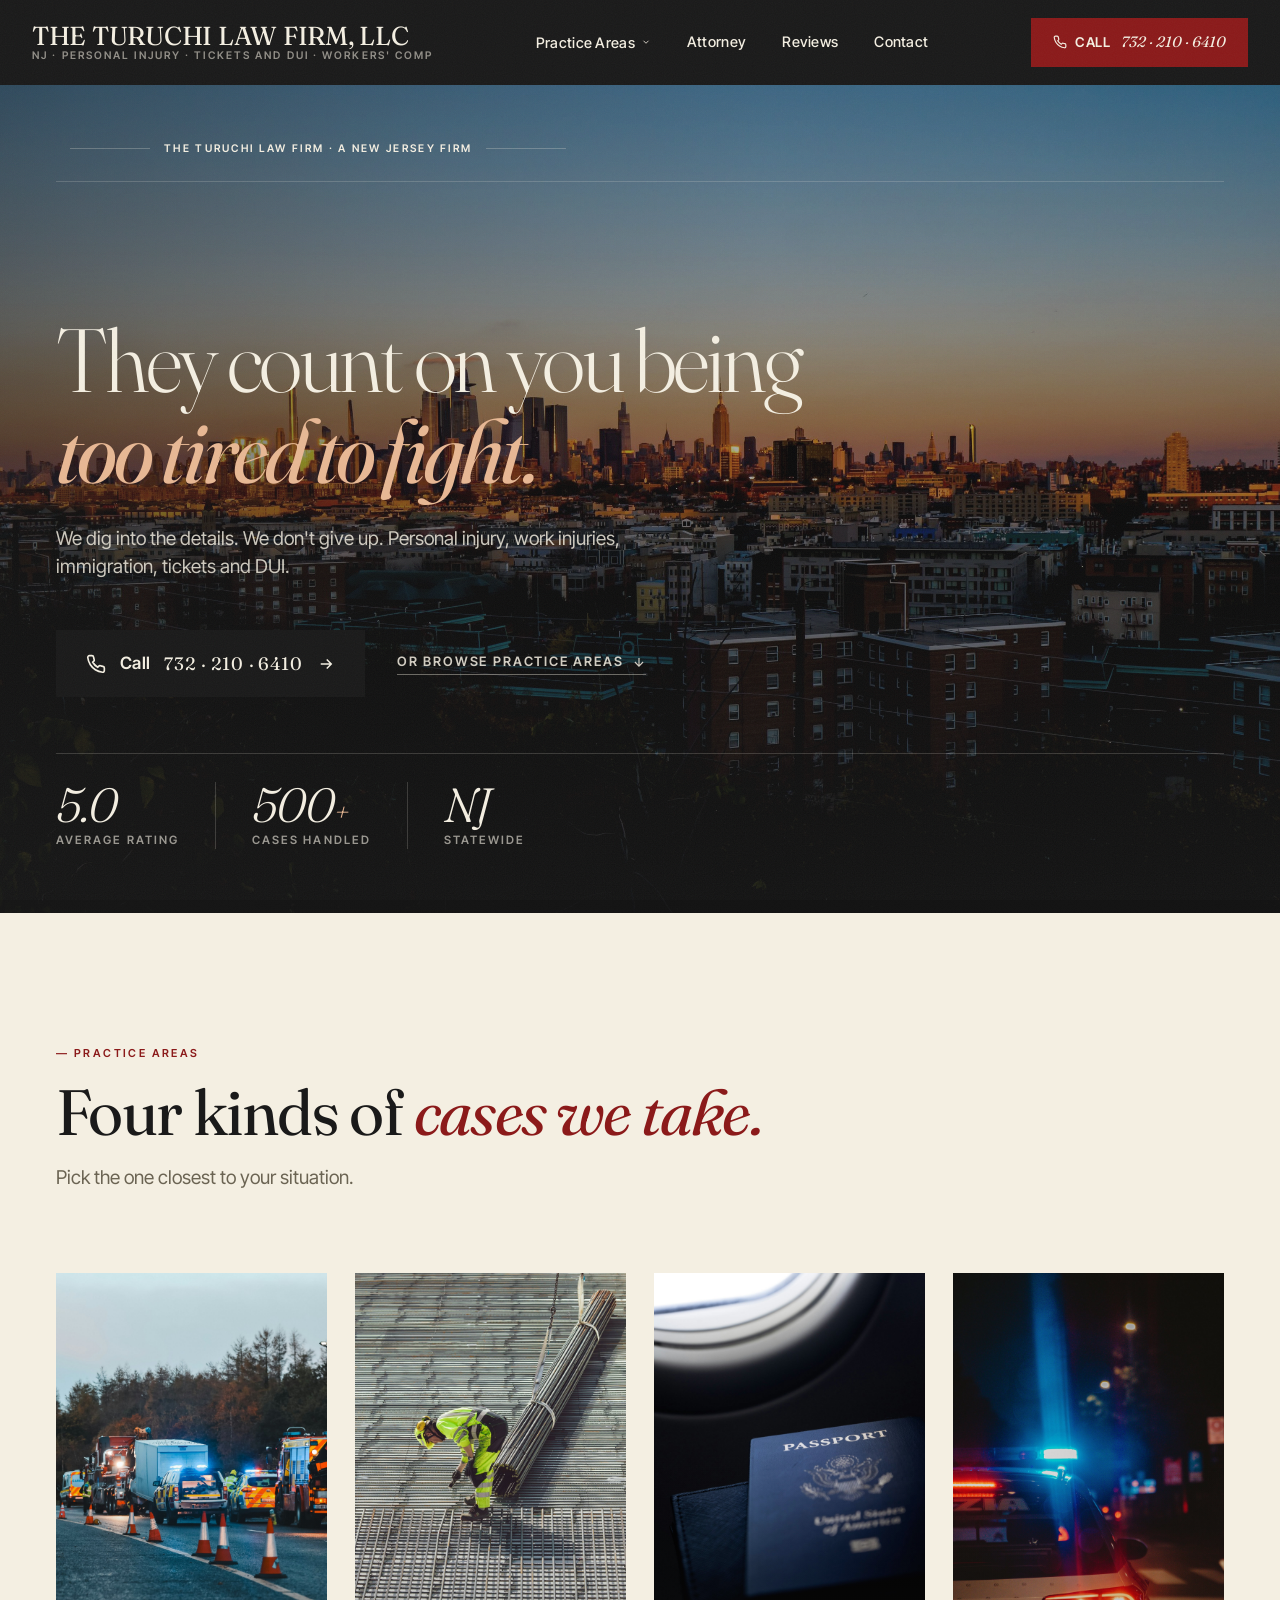
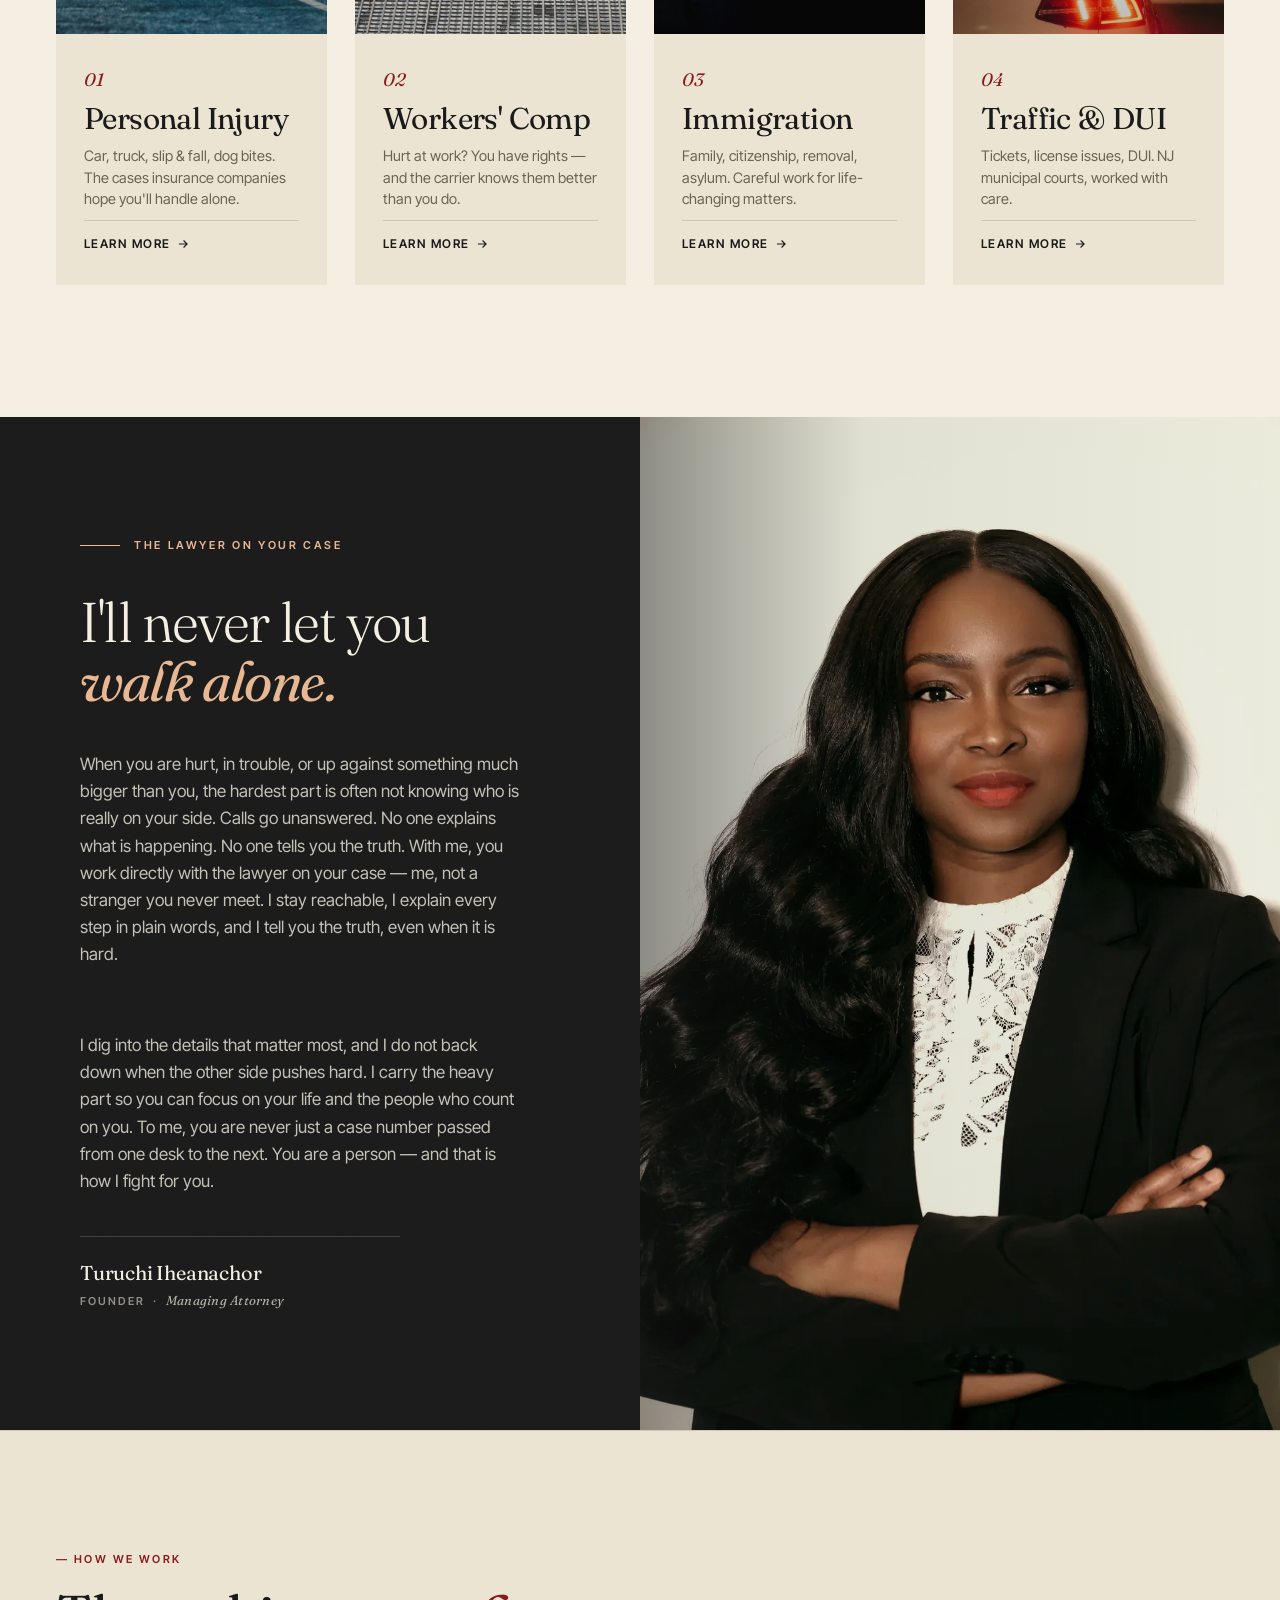
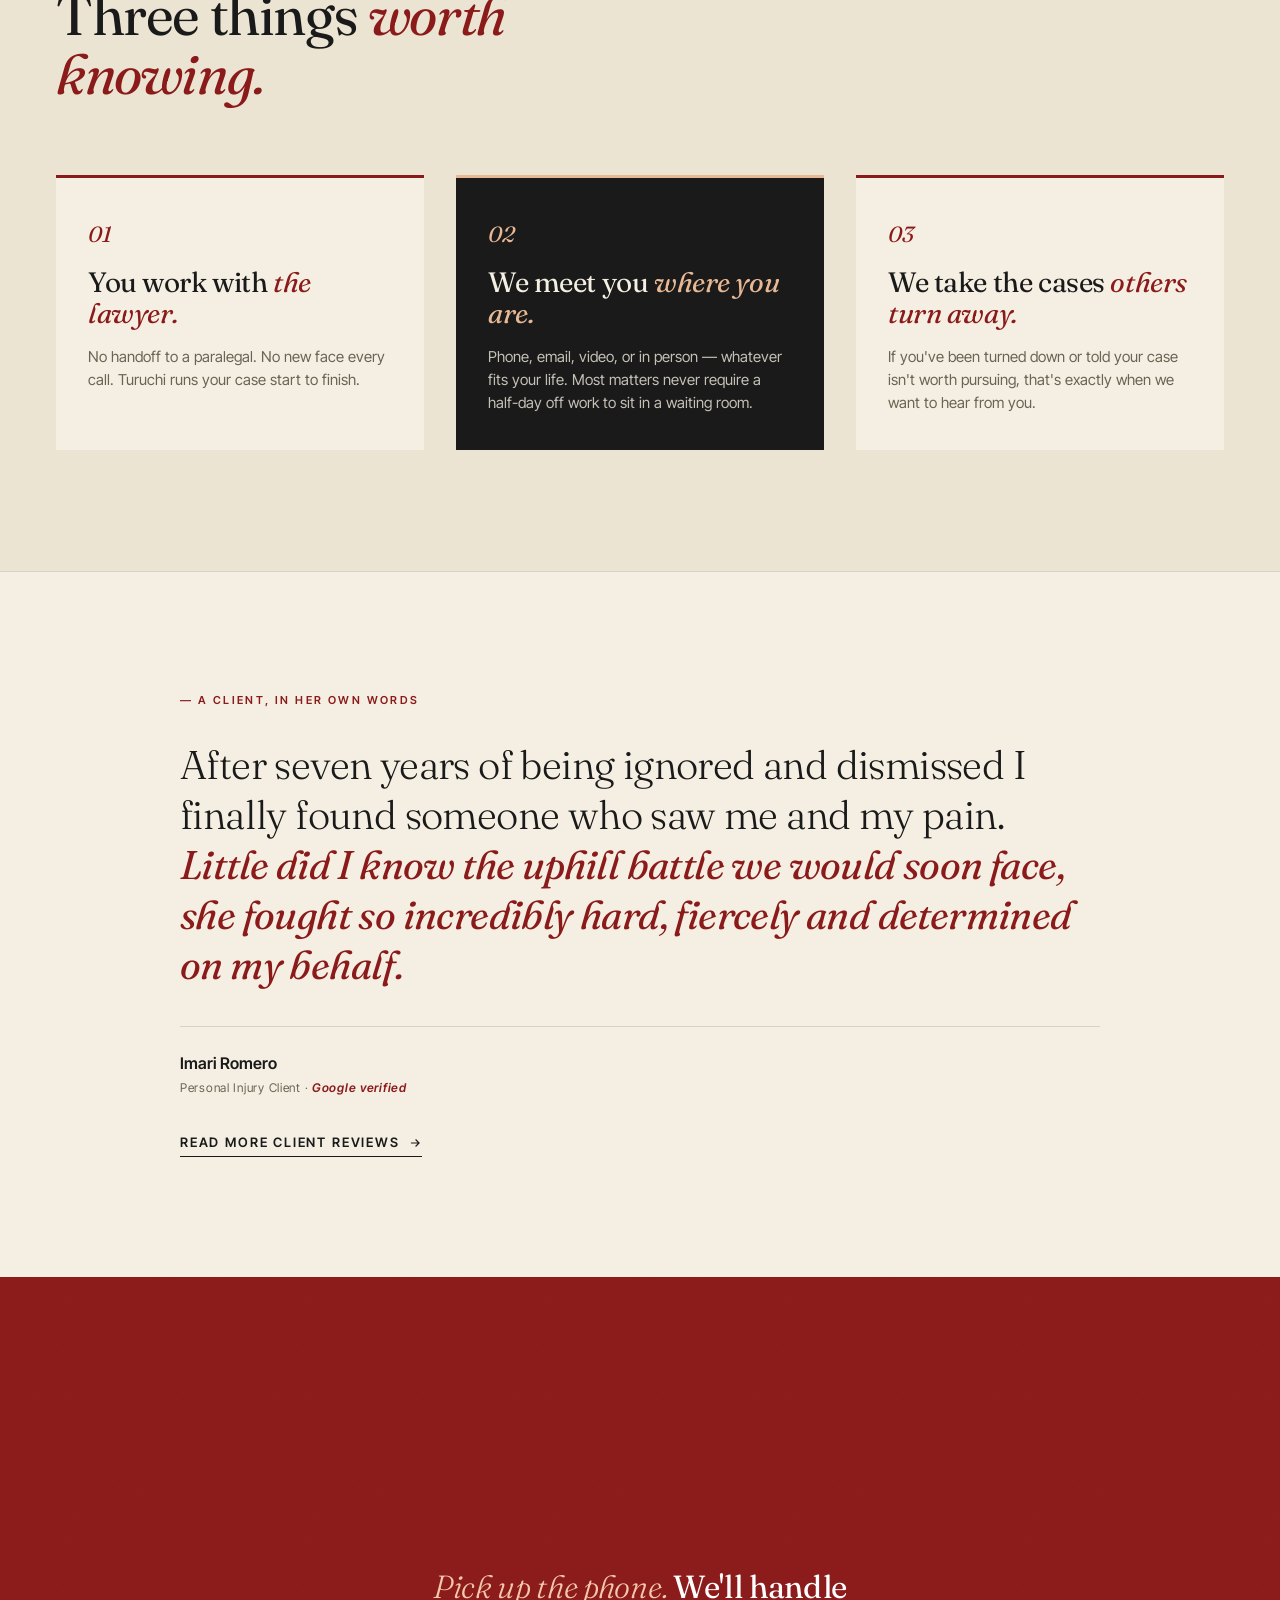
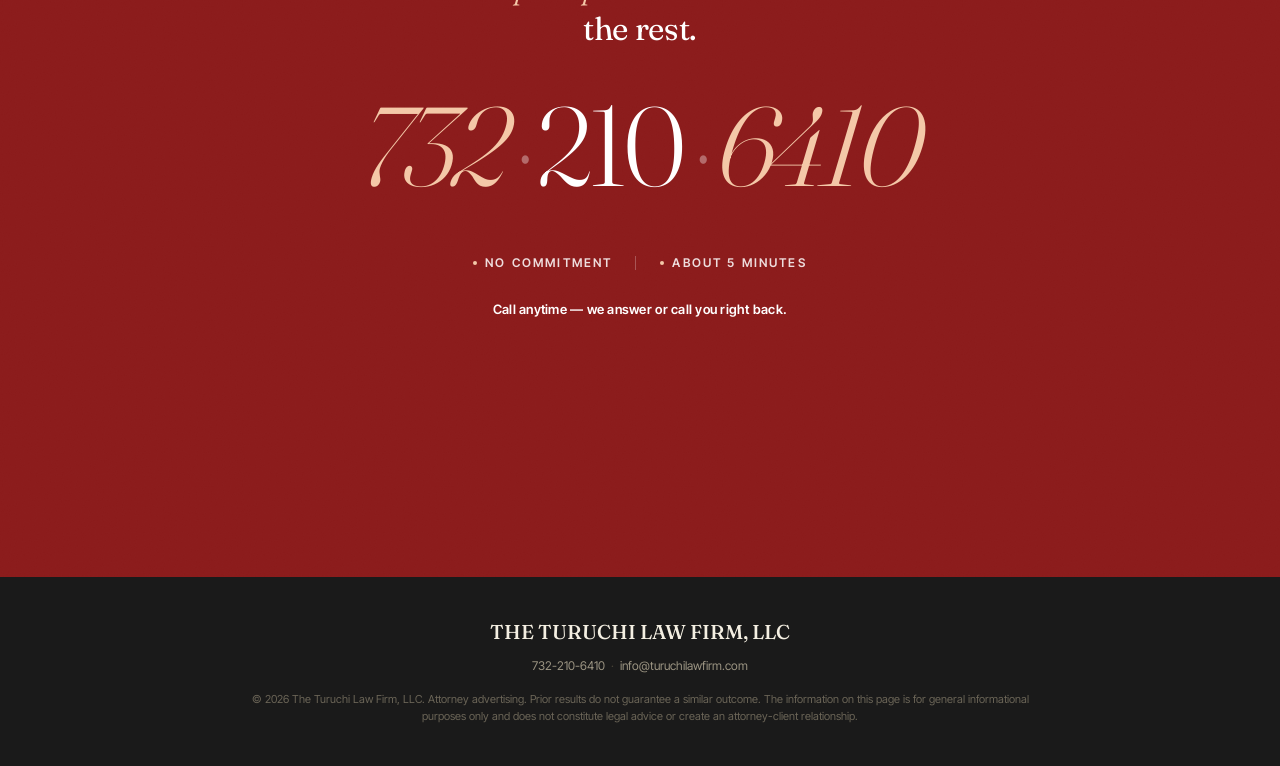
==== index.html @ 7eba7062 "Nav: add Attorney link + reword mega subtext; fix reviews card footer color; rework contact hero" ====
<!DOCTYPE html>
<html lang="en">
<head>
  <meta charset="UTF-8">
  <meta name="viewport" content="width=device-width, initial-scale=1.0">
  <title>The Turuchi Law Firm — A New Jersey Boutique Firm | Personal Injury, Workers' Comp, Immigration, Traffic</title>
  <meta name="description" content="They count on you being too tired to fight. A New Jersey law firm handling personal injury, workers' comp, immigration, and traffic. Call 732-210-6410.">

  <link rel="preconnect" href="https://fonts.googleapis.com">
  <link rel="preconnect" href="https://fonts.gstatic.com" crossorigin>
  <link href="https://fonts.googleapis.com/css2?family=Fraunces:ital,opsz,wght@0,9..144,300;0,9..144,400;0,9..144,500;0,9..144,600;0,9..144,700;1,9..144,400&family=Inter+Tight:wght@400;500;600&display=swap" rel="stylesheet">

  <link rel="stylesheet" href="css/styles.css">
  <link rel="stylesheet" href="css/landing.css">

  <style>
    /* ─────────────────────────────────────────────────────────
       MOBILE-FIRST REBUILD — The Turuchi Law Firm · DUI / Traffic landing
       Every section is designed for 390px first, then scaled up.
       Visual rhythm: alternating tone bands, icon-led tiles,
       short copy, generous touch targets, editorial restraint.
       ───────────────────────────────────────────────────────── */

    :root {
      --ink: #1a1a1a;
      --ink-soft: #3a3a3a;
      --ink-mute: #6b6453;
      --paper: #f4efe2;
      --paper-deep: #ebe4d2;
      --paper-warm: #fbf9f1;
      --accent: #8b1a1a;
      --accent-deep: #6b1313;
      --rule: rgba(0,0,0,0.12);
      --rule-soft: rgba(0,0,0,0.06);
    }

    body.landing {
      -webkit-font-smoothing: antialiased;
      -moz-osx-font-smoothing: grayscale;
    }

    /* ─── URGENCY RIBBON (redesigned: confidential-strip aesthetic) ──── */
    .urgency-bar {
      background: var(--ink);
      color: var(--paper);
      padding: 10px 20px;
      display: flex;
      align-items: center;
      justify-content: center;
      gap: 14px;
      font-family: 'Inter Tight', sans-serif;
      font-size: 12.5px;
      letter-spacing: 0.02em;
      font-weight: 500;
      flex-wrap: wrap;
      border-bottom: 1px solid rgba(255,255,255,0.08);
    }
    .urgency-bar-dot {
      width: 6px;
      height: 6px;
      background: var(--accent);
      border-radius: 50%;
      box-shadow: 0 0 0 0 rgba(139,26,26,0.7);
      animation: urgency-pulse 2s ease-in-out infinite;
      flex-shrink: 0;
    }
    @keyframes urgency-pulse {
      0%, 100% { box-shadow: 0 0 0 0 rgba(139,26,26,0.7); }
      50% { box-shadow: 0 0 0 6px rgba(139,26,26,0); }
    }
    .urgency-bar-label {
      font-weight: 700;
      letter-spacing: 0.14em;
      text-transform: uppercase;
      font-size: 10.5px;
      color: #e8b894;
    }
    .urgency-bar-text { color: var(--paper); }
    .urgency-bar a {
      color: #fff;
      text-decoration: none;
      font-weight: 600;
      border-bottom: 1px solid rgba(255,255,255,0.4);
      padding-bottom: 1px;
      transition:
        border-color 280ms cubic-bezier(0.22, 1, 0.36, 1),
        color 280ms cubic-bezier(0.22, 1, 0.36, 1);
      white-space: nowrap;
    }
    .urgency-bar a:hover {
      border-color: #e8b894;
      color: #e8b894;
    }

    /* ─────────────────────────────────────────────────────────
       SECTION MARKER — magazine running-header pattern
       Fixed strip that slides in from the top when the visitor
       enters the DUI or ticket section. Dark ink background
       so it announces itself against any section beneath it.
       ───────────────────────────────────────────────────────── */
    .section-marker {
      position: fixed;
      top: 0;
      left: 0;
      right: 0;
      z-index: 40;
      background: var(--ink);
      color: var(--paper);
      border-bottom: 1px solid rgba(255,255,255,0.08);
      padding: 0;
      display: flex;
      align-items: stretch;
      justify-content: space-between;
      gap: 0;
      transform: translateY(-100%);
      transition: transform 360ms cubic-bezier(0.22, 1, 0.36, 1);
      font-family: 'Inter Tight', sans-serif;
      box-shadow: 0 4px 24px rgba(0,0,0,0.18);
    }
    .section-marker.is-visible {
      transform: translateY(0);
    }
    .section-marker-left {
      display: flex;
      align-items: stretch;
      gap: 0;
      min-width: 0;
      flex: 1;
    }
    /* Accent block — red square with section anchor word */
    .section-marker-num {
      font-family: 'Fraunces', serif;
      font-weight: 500;
      font-size: 17px;
      color: var(--paper);
      background: var(--accent);
      letter-spacing: -0.005em;
      flex-shrink: 0;
      display: inline-flex;
      align-items: center;
      justify-content: center;
      padding: 0 22px;
      line-height: 1;
    }
    @media (min-width: 900px) {
      .section-marker-num {
        font-size: 19px;
        padding: 0 28px;
      }
    }
    .section-marker-label {
      font-size: 12px;
      letter-spacing: 0.22em;
      text-transform: uppercase;
      color: var(--paper);
      font-weight: 700;
      line-height: 1.3;
      overflow: hidden;
      text-overflow: ellipsis;
      white-space: nowrap;
      padding: 14px 20px;
      align-self: center;
    }
    @media (min-width: 900px) {
      .section-marker-label {
        font-size: 13px;
        padding: 16px 28px;
      }
    }
    .section-marker-right {
      font-family: 'Fraunces', serif;
      font-weight: 400;
      font-size: 13px;
      letter-spacing: -0.005em;
      color: rgba(244,239,226,0.55);
      flex-shrink: 0;
      align-self: center;
      padding: 0 24px 0 16px;
    }
    @media (min-width: 900px) {
      .section-marker-right {
        font-size: 14px;
        padding: 0 32px 0 20px;
      }
    }
    /* The decorative rule between num and label is no longer
       needed — the red block does the visual separation work. */
    .section-marker-rule { display: none; }

    @media (max-width: 720px) {
      .section-marker-right { display: none; }
      .section-marker-num {
        font-size: 15px;
        padding: 0 16px;
      }
      .section-marker-label {
        font-size: 11px;
        letter-spacing: 0.18em;
        padding: 12px 16px;
      }
    }
    @media (prefers-reduced-motion: reduce) {
      .section-marker { transition: none; }
    }

    /* ─── HERO (editorial document treatment — full texture pass) ──── */
    .hero-v2 {
      background: var(--paper);
      padding: 24px 24px 60px;
      position: relative;
      overflow: hidden;
    }
    @media (min-width: 900px) {
      .hero-v2 { padding: 40px 56px 100px; }
    }

    /* LAYER 1 — Film grain via SVG turbulence (atmospheric noise) */
    .hero-v2::before {
      content: '';
      position: absolute;
      inset: 0;
      background-image: url("data:image/svg+xml;utf8,<svg xmlns='http://www.w3.org/2000/svg' width='240' height='240'><filter id='n'><feTurbulence type='fractalNoise' baseFrequency='0.85' numOctaves='2' stitchTiles='stitch'/><feColorMatrix values='0 0 0 0 0  0 0 0 0 0  0 0 0 0 0  0 0 0 0.5 0'/></filter><rect width='100%25' height='100%25' filter='url(%23n)' opacity='0.55'/></svg>");
      background-size: 240px 240px;
      pointer-events: none;
      opacity: 0.08;
      mix-blend-mode: multiply;
      z-index: 1;
    }

    /* LAYER 2 — Ghost backdrop letterform (massive, faded "NJ") */
    .hero-v2::after {
      content: 'NJ';
      position: absolute;
      font-family: 'Fraunces', serif;
      font-style: italic;
      font-weight: 300;
      font-size: clamp(280px, 50vw, 680px);
      color: var(--ink);
      opacity: 0.025;
      line-height: 0.8;
      letter-spacing: -0.04em;
      right: -4vw;
      bottom: -8vw;
      pointer-events: none;
      z-index: 1;
      user-select: none;
    }

    .hero-v2 > * { position: relative; z-index: 2; }

    .hero-v2-inner {
      max-width: 1280px;
      margin: 0 auto;
      display: grid;
      grid-template-columns: 1fr;
      gap: 36px;
      position: relative;
    }
    @media (min-width: 900px) {
      .hero-v2-inner {
        grid-template-columns: 1.25fr 1fr;
        gap: 56px;
        align-items: start;
      }
    }

    .hero-v2-content {
      display: flex;
      flex-direction: column;
      gap: 0;
      position: relative;
    }
    @media (min-width: 900px) {
      .hero-v2-content { padding-top: 8px; }
    }

    .hero-v2-eyebrow {
      font-family: 'Inter Tight', sans-serif;
      font-size: 11px;
      letter-spacing: 0.22em;
      text-transform: uppercase;
      color: var(--accent);
      margin: 0 0 8px;
      font-weight: 600;
      display: inline-flex;
      align-items: center;
      gap: 12px;
    }
    .hero-v2-eyebrow::before {
      content: '';
      width: 32px;
      height: 1px;
      background: var(--accent);
    }

    /* LAYER 7 — Hairline rule under the eyebrow, asymmetric red */
    .hero-v2-eyebrow-rule {
      width: 80px;
      height: 1px;
      background: var(--rule);
      margin-bottom: 32px;
      margin-top: 4px;
    }

    .hero-v2-headline {
      font-family: 'Fraunces', serif;
      font-weight: 300;
      font-size: clamp(40px, 8.5vw, 80px);
      line-height: 0.98;
      letter-spacing: -0.025em;
      color: var(--ink);
      margin: 0 0 36px;
      max-width: 14ch;
      position: relative;
    }
    .hero-v2-headline em {
      font-style: italic;
      font-weight: 400;
      color: var(--accent);
      display: block;
      position: relative;
    }

    /* LAYER 8 — Drop cap treatment on first letter (magazine signature) */
    @media (min-width: 900px) {
      .hero-v2-headline {
        margin-bottom: 44px;
      }
      .hero-v2-headline-first {
        font-weight: 400;
        font-style: italic;
      }
    }

    /* LAYER 9 — Underline-draw animation under italic line on load */
    .hero-v2-headline em::after {
      content: '';
      position: absolute;
      left: 0;
      bottom: -14px;
      width: 0;
      height: 2px;
      background: var(--accent);
      animation: hero-underline-draw 1.6s cubic-bezier(0.22, 1, 0.36, 1) 0.6s forwards;
    }
    @keyframes hero-underline-draw {
      to { width: 110px; }
    }
    @media (prefers-reduced-motion: reduce) {
      .hero-v2-headline em::after { animation: none; width: 110px; }
    }

    .hero-v2-sub {
      font-family: 'Inter Tight', sans-serif;
      font-size: 17px;
      line-height: 1.6;
      color: var(--ink-soft);
      margin: 0 0 40px;
      max-width: 48ch;
      font-weight: 400;
      letter-spacing: 0.005em;
    }
    @media (min-width: 900px) {
      .hero-v2-sub { font-size: 18px; margin-bottom: 48px; }
    }

    .hero-v2-cta-cluster {
      display: flex;
      flex-direction: column;
      gap: 24px;
      align-items: flex-start;
    }

    .hero-v2-cta-btn {
      display: inline-flex;
      align-items: center;
      gap: 14px;
      background: var(--ink);
      color: var(--paper);
      padding: 20px 30px;
      font-family: 'Inter Tight', sans-serif;
      font-size: 17px;
      font-weight: 600;
      letter-spacing: 0.02em;
      text-decoration: none;
      border: 0;
      min-height: 60px;
      position: relative;
      overflow: hidden;
      transition:
        background 280ms cubic-bezier(0.22, 1, 0.36, 1),
        transform 360ms cubic-bezier(0.22, 1, 0.36, 1),
        box-shadow 360ms cubic-bezier(0.22, 1, 0.36, 1);
    }
    /* Gold sweep underneath that animates in from the left on hover */
    .hero-v2-cta-btn::before {
      content: '';
      position: absolute;
      left: 0;
      right: 0;
      bottom: 0;
      height: 2px;
      background: #e8b894;
      transform: scaleX(0);
      transform-origin: left center;
      transition: transform 360ms cubic-bezier(0.22, 1, 0.36, 1);
    }
    .hero-v2-cta-btn:hover {
      background: var(--accent);
      transform: translateY(-3px);
      box-shadow:
        0 12px 32px -8px rgba(183, 48, 50, 0.45),
        0 6px 16px -6px rgba(183, 48, 50, 0.30),
        0 0 0 1px rgba(183, 48, 50, 0.10);
    }
    .hero-v2-cta-btn:hover::before {
      transform: scaleX(1);
    }

    /* Continuous color drift — button is always in motion, never resting.
       The cycle moves through ink → warm-dark → accent → warm-dark → ink,
       so there is never a flat moment where the eye stops tracking. */
    .hero-v2-cta-btn {
      animation: heroCtaColor 6s ease-in-out infinite;
    }
    @keyframes heroCtaColor {
      0%   { background: var(--ink); }
      25%  { background: #4a1f20; }
      50%  { background: var(--accent); }
      75%  { background: #4a1f20; }
      100% { background: var(--ink); }
    }
    /* Slow shimmer sweep — luxurious highlight that crosses the button */
    .hero-v2-cta-btn::after {
      content: '';
      position: absolute;
      top: 0;
      left: -120%;
      width: 60%;
      height: 100%;
      pointer-events: none;
      background: linear-gradient(
        110deg,
        transparent 0%,
        transparent 20%,
        rgba(255, 240, 220, 0.10) 38%,
        rgba(255, 240, 220, 0.32) 50%,
        rgba(255, 240, 220, 0.10) 62%,
        transparent 80%,
        transparent 100%
      );
      animation: heroCtaShimmer 7s cubic-bezier(0.4, 0, 0.2, 1) infinite;
      animation-delay: 1s;
      mix-blend-mode: screen;
    }
    @keyframes heroCtaShimmer {
      0%   { left: -120%; }
      70%  { left: 220%; }
      100% { left: 220%; }
    }
    /* Pause both animations on hover — hover state takes over */
    .hero-v2-cta-btn:hover {
      animation-play-state: paused;
    }
    .hero-v2-cta-btn:hover::after {
      animation-play-state: paused;
      opacity: 0;
    }
    /* Respect reduced-motion preference */
    @media (prefers-reduced-motion: reduce) {
      .hero-v2-cta-btn { animation: none; }
      .hero-v2-cta-btn::after { animation: none; opacity: 0; }
      .hero-v2-cta-btn:hover { transform: none; }
    }
    .hero-v2-cta-btn-num {
      font-family: 'Fraunces', serif;
      font-weight: 400;
      letter-spacing: 0.04em;
      font-size: 18px;
    }
    .hero-v2-cta-btn-arrow {
      transition: transform 360ms cubic-bezier(0.22, 1, 0.36, 1);
    }
    .hero-v2-cta-btn:hover .hero-v2-cta-btn-arrow {
      transform: translateX(8px);
    }

    .hero-v2-data {
      display: grid;
      grid-template-columns: repeat(3, auto);
      gap: 0;
      padding-top: 24px;
      border-top: 1px solid var(--rule);
      width: 100%;
      max-width: 480px;
    }
    .hero-v2-data-item {
      padding: 0 18px;
      position: relative;
    }
    .hero-v2-data-item:first-child { padding-left: 0; }
    .hero-v2-data-item:not(:last-child)::after {
      content: '';
      position: absolute;
      right: 0;
      top: 2px;
      bottom: 2px;
      width: 1px;
      background: var(--rule);
    }
    .hero-v2-data-num {
      font-family: 'Fraunces', serif;
      font-style: italic;
      font-weight: 400;
      font-size: 24px;
      color: var(--accent);
      line-height: 1;
      margin-bottom: 8px;
      letter-spacing: -0.01em;
    }
    .hero-v2-data-label {
      font-family: 'Inter Tight', sans-serif;
      font-size: 10.5px;
      letter-spacing: 0.14em;
      text-transform: uppercase;
      color: var(--ink-mute);
      line-height: 1.3;
      font-weight: 500;
    }

    /* ─── Hero image — magazine cover treatment ─────────────── */
    .hero-v2-image-wrap {
      position: relative;
      display: flex;
      flex-direction: column;
      gap: 0;
    }
    @media (min-width: 900px) {
      .hero-v2-image-wrap {
        margin-top: 0;
      }
    }

    .hero-v2-image-frame {
      position: relative;
      aspect-ratio: 4 / 5;
      overflow: hidden;
      background: var(--paper-deep);
      box-shadow:
        inset 0 0 0 1px rgba(0,0,0,0.08),
        0 30px 60px -20px rgba(0,0,0,0.18),
        0 18px 36px -18px rgba(0,0,0,0.15);
    }
    @media (max-width: 899px) {
      .hero-v2-image-frame { aspect-ratio: 5 / 4; max-width: 480px; }
    }
    .hero-v2-image-frame img {
      width: 100%;
      height: 100%;
      object-fit: cover;
      object-position: center top;
      display: block;
      filter: contrast(1.04) saturate(0.82) sepia(0.08);
      transition:
        transform 700ms cubic-bezier(0.22, 1, 0.36, 1),
        filter 700ms cubic-bezier(0.22, 1, 0.36, 1);
    }
    .hero-v2-image-frame:hover img {
      transform: scale(1.025);
      filter: contrast(1.06) saturate(0.92) sepia(0.04);
    }

    /* LAYER 10 — Warm sepia overlay tying photo to paper tone */
    .hero-v2-image-frame::before {
      content: '';
      position: absolute;
      inset: 0;
      background: linear-gradient(
        180deg,
        rgba(244,239,226,0.04) 0%,
        rgba(244,239,226,0) 35%,
        rgba(0,0,0,0) 60%,
        rgba(26,26,26,0.55) 100%
      );
      pointer-events: none;
      z-index: 1;
    }

    /* LAYER 11 — Editorial caption overlay on bottom of photo */
    .hero-v2-image-overlay {
      position: absolute;
      left: 0;
      right: 0;
      bottom: 0;
      padding: 24px 22px 20px;
      z-index: 2;
      color: var(--paper);
    }
    .hero-v2-image-overlay-label {
      font-family: 'Inter Tight', sans-serif;
      font-size: 10px;
      letter-spacing: 0.22em;
      text-transform: uppercase;
      color: #e8b894;
      font-weight: 600;
      margin-bottom: 8px;
      display: flex;
      align-items: center;
      gap: 10px;
    }
    .hero-v2-image-overlay-label::before {
      content: '';
      width: 18px;
      height: 1px;
      background: #e8b894;
    }
    .hero-v2-image-overlay-name {
      font-family: 'Fraunces', serif;
      font-size: 22px;
      font-weight: 400;
      color: var(--paper);
      line-height: 1.15;
      letter-spacing: -0.005em;
      margin-bottom: 2px;
    }
    .hero-v2-image-overlay-role {
      font-family: 'Inter Tight', sans-serif;
      font-size: 12.5px;
      color: rgba(244,239,226,0.75);
      letter-spacing: 0.02em;
    }
    .hero-v2-image-overlay-role em {
      font-style: italic;
      color: rgba(244,239,226,0.9);
    }

    /* Hide the old external caption — we're using the overlay now */
    .hero-v2-image-caption { display: none; }

    /* ═══════════════════════════════════════════════════════════
       HOMEPAGE HERO — magazine cover register
       Wider, more confident than the practice page hero.
       Full-bleed atmospheric image, masthead bar, cover-style
       type, CTA cluster, and a micro-stats ribbon below.
       Distinct from .hero-v2 — they share the design system
       but not the layout.
       ═══════════════════════════════════════════════════════════ */
    .home-hero {
      position: relative;
      background: var(--ink);
      color: var(--paper);
      overflow: hidden;
      min-height: 88vh;
      display: flex;
      align-items: stretch;
    }
    @media (min-width: 900px) {
      .home-hero {
        min-height: 92vh;
      }
    }

    .home-hero-bg {
      position: absolute;
      inset: 0;
      z-index: 1;
    }
    .home-hero-bg img {
      width: 100%;
      height: 100%;
      object-fit: cover;
      object-position: center 35%;
      filter: contrast(1.05) saturate(0.85);
    }
    /* Dark overlay so type stays readable. Lighter at top to let the skyline breathe, heavier toward the bottom where the sub sits. */
    .home-hero-bg::after {
      content: '';
      position: absolute;
      inset: 0;
      background:
        linear-gradient(180deg, rgba(26,26,26,0.30) 0%, rgba(26,26,26,0.25) 30%, rgba(26,26,26,0.70) 100%),
        linear-gradient(90deg, rgba(26,26,26,0.40) 0%, rgba(26,26,26,0.05) 60%);
    }
    /* Film grain on top */
    .home-hero::after {
      content: '';
      position: absolute;
      inset: 0;
      background-image: url("data:image/svg+xml;utf8,<svg xmlns='http://www.w3.org/2000/svg' width='320' height='320'><filter id='n'><feTurbulence type='fractalNoise' baseFrequency='0.85' numOctaves='2' stitchTiles='stitch'/><feColorMatrix values='0 0 0 0 1  0 0 0 0 1  0 0 0 0 1  0 0 0 0.5 0'/></filter><rect width='100%25' height='100%25' filter='url(%23n)' opacity='0.45'/></svg>");
      background-size: 320px 320px;
      pointer-events: none;
      opacity: 0.04;
      mix-blend-mode: screen;
      z-index: 2;
    }

    .home-hero-inner {
      position: relative;
      z-index: 3;
      max-width: 1280px;
      margin: 0 auto;
      padding: 32px 24px 40px;
      display: flex;
      flex-direction: column;
      gap: 0;
      width: 100%;
    }
    @media (min-width: 900px) {
      .home-hero-inner {
        padding: 56px 56px 64px;
      }
    }

    /* Masthead band — small editorial header */
    .home-hero-masthead {
      display: flex;
      align-items: center;
      gap: 14px;
      padding-bottom: 24px;
      border-bottom: 1px solid rgba(244,239,226,0.18);
      margin-bottom: auto;
      font-family: 'Inter Tight', sans-serif;
      font-size: 10.5px;
      letter-spacing: 0.22em;
      text-transform: uppercase;
      color: rgba(244,239,226,0.7);
      font-weight: 600;
    }
    .home-hero-masthead-cell {
      white-space: nowrap;
    }
    .home-hero-masthead-cell:nth-child(3) {
      color: var(--paper);
    }
    .home-hero-masthead-cell:last-child {
      margin-left: auto;
      color: #e8b894;
    }
    .home-hero-masthead-rule {
      flex: 1;
      height: 1px;
      background: rgba(244,239,226,0.25);
      max-width: 80px;
    }
    @media (max-width: 700px) {
      .home-hero-masthead-cell:not(:nth-child(3)) {
        display: none;
      }
      .home-hero-masthead-rule {
        display: none;
      }
      .home-hero-masthead-cell:nth-child(3) {
        margin-left: 0;
      }
    }

    /* Cover headline block */
    .home-hero-cover {
      padding: 48px 0 28px;
      max-width: 1100px;
    }
    @media (min-width: 900px) {
      .home-hero-cover {
        padding: 80px 0 32px;
      }
    }
    .home-hero-cover-headline {
      font-family: 'Fraunces', serif;
      font-weight: 300;
      font-size: clamp(44px, 7vw, 96px);
      line-height: 1.02;
      letter-spacing: -0.035em;
      color: var(--paper);
      margin: 0 0 28px;
    }
    .home-hero-cover-headline em {
      font-style: italic;
      font-weight: 400;
      color: #e8b894;
      display: block;
    }
    .home-hero-cover-sub {
      font-family: 'Inter Tight', sans-serif;
      font-size: 17px;
      line-height: 1.5;
      color: rgba(244,239,226,0.82);
      margin: 0;
      max-width: 56ch;
    }
    @media (min-width: 900px) {
      .home-hero-cover-sub {
        font-size: 19px;
        max-width: 60ch;
      }
    }

    /* Actions cluster */
    .home-hero-actions {
      display: flex;
      flex-direction: column;
      align-items: flex-start;
      gap: 18px;
      padding: 8px 0 36px;
    }
    @media (min-width: 600px) {
      .home-hero-actions {
        flex-direction: row;
        align-items: center;
        gap: 32px;
        padding: 16px 0 56px;
      }
    }
    .home-hero-secondary {
      display: inline-flex;
      align-items: center;
      gap: 8px;
      font-family: 'Inter Tight', sans-serif;
      font-size: 13px;
      font-weight: 600;
      letter-spacing: 0.14em;
      text-transform: uppercase;
      color: rgba(244,239,226,0.85);
      text-decoration: none;
      padding-bottom: 3px;
      border-bottom: 1px solid rgba(244,239,226,0.4);
      transition: color 280ms cubic-bezier(0.22, 1, 0.36, 1), border-color 280ms cubic-bezier(0.22, 1, 0.36, 1);
    }
    .home-hero-secondary:hover {
      color: #e8b894;
      border-bottom-color: #e8b894;
    }
    .home-hero-secondary svg {
      transition: transform 280ms cubic-bezier(0.22, 1, 0.36, 1);
    }
    .home-hero-secondary:hover svg {
      transform: translateY(3px);
    }

    /* Micro-stats ribbon at the bottom */
    .home-hero-ribbon {
      display: flex;
      align-items: stretch;
      gap: 18px;
      padding-top: 28px;
      border-top: 1px solid rgba(244,239,226,0.18);
    }
    @media (min-width: 700px) {
      .home-hero-ribbon {
        gap: 36px;
      }
    }
    .home-hero-ribbon-item {
      display: flex;
      flex-direction: column;
      gap: 4px;
    }
    .home-hero-ribbon-num {
      font-family: 'Fraunces', serif;
      font-style: italic;
      font-weight: 300;
      font-size: clamp(32px, 4.4vw, 48px);
      line-height: 0.95;
      letter-spacing: -0.025em;
      color: var(--paper);
      display: inline-flex;
      align-items: baseline;
    }
    .home-hero-ribbon-plus {
      color: #e8b894;
      font-size: 0.6em;
      margin-left: 1px;
    }
    .home-hero-ribbon-label {
      font-family: 'Inter Tight', sans-serif;
      font-size: 10.5px;
      letter-spacing: 0.18em;
      text-transform: uppercase;
      color: rgba(244,239,226,0.6);
      font-weight: 600;
    }
    @media (min-width: 900px) {
      .home-hero-ribbon-label {
        font-size: 11.5px;
      }
    }
    .home-hero-ribbon-rule {
      width: 1px;
      background: rgba(244,239,226,0.18);
    }

    /* ═══════════════════════════════════════════════════════════
       HOMEPAGE PRACTICE GRID — four atmospheric panes
       Photographic, equal-weight, each pane has hover-zoom on the
       image and a subtle slide-up on the text. Click-through to
       each practice page.
       ═══════════════════════════════════════════════════════════ */
    .home-practice {
      background: var(--paper);
      padding: 80px 24px 80px;
      position: relative;
    }
    @media (min-width: 900px) {
      .home-practice { padding: 132px 56px 132px; }
    }
    .home-practice-inner {
      max-width: 1320px;
      margin: 0 auto;
    }
    .home-practice-header {
      max-width: 720px;
      margin-bottom: 56px;
    }
    @media (min-width: 900px) {
      .home-practice-header { margin-bottom: 80px; }
    }
    .home-practice-eyebrow {
      font-family: 'Inter Tight', sans-serif;
      font-size: 11px;
      letter-spacing: 0.22em;
      text-transform: uppercase;
      color: var(--accent);
      font-weight: 600;
      margin-bottom: 18px;
    }
    .home-practice-headline {
      font-family: 'Fraunces', serif;
      font-weight: 400;
      font-size: clamp(36px, 6vw, 64px);
      line-height: 1.02;
      letter-spacing: -0.025em;
      color: var(--ink);
      margin: 0 0 20px;
    }
    .home-practice-headline em {
      font-style: italic;
      color: var(--accent);
      font-weight: 400;
    }
    .home-practice-lede {
      font-family: 'Inter Tight', sans-serif;
      font-size: 17px;
      line-height: 1.5;
      color: var(--ink-mute);
      margin: 0;
    }
    @media (min-width: 900px) {
      .home-practice-lede { font-size: 19px; }
    }

    .home-practice-grid {
      display: grid;
      grid-template-columns: 1fr;
      gap: 24px;
    }
    @media (min-width: 720px) {
      .home-practice-grid {
        grid-template-columns: 1fr 1fr;
        gap: 32px;
      }
    }
    @media (min-width: 1100px) {
      .home-practice-grid {
        grid-template-columns: 1fr 1fr 1fr 1fr;
        gap: 28px;
      }
    }

    .home-practice-card {
      display: flex;
      flex-direction: column;
      text-decoration: none;
      color: var(--ink);
      background: var(--paper-deep);
      overflow: hidden;
      position: relative;
      transition: transform 360ms cubic-bezier(0.22, 1, 0.36, 1),
                  box-shadow 360ms cubic-bezier(0.22, 1, 0.36, 1);
    }
    .home-practice-card:hover {
      transform: translateY(-4px);
      box-shadow: 0 24px 48px -20px rgba(0,0,0,0.18), 0 10px 20px -16px rgba(0,0,0,0.12);
    }
    .home-practice-card-img {
      aspect-ratio: 4 / 5;
      overflow: hidden;
      position: relative;
    }
    @media (min-width: 1100px) {
      .home-practice-card-img { aspect-ratio: 3 / 4; }
    }
    .home-practice-card-img img {
      width: 100%;
      height: 100%;
      object-fit: cover;
      transition: transform 700ms cubic-bezier(0.22, 1, 0.36, 1);
    }
    .home-practice-card:hover .home-practice-card-img img {
      transform: scale(1.04);
    }
    /* Subtle overlay on the image */
    .home-practice-card-img::after {
      content: '';
      position: absolute;
      inset: 0;
      background: linear-gradient(180deg, rgba(26,26,26,0) 50%, rgba(26,26,26,0.25) 100%);
      pointer-events: none;
    }
    .home-practice-card-body {
      padding: 28px 24px 28px;
      display: flex;
      flex-direction: column;
      gap: 10px;
      flex: 1;
    }
    @media (min-width: 900px) {
      .home-practice-card-body { padding: 32px 28px 32px; }
    }
    .home-practice-card-num {
      font-family: 'Fraunces', serif;
      font-style: italic;
      font-weight: 400;
      font-size: 18px;
      color: var(--accent);
      letter-spacing: -0.01em;
    }
    .home-practice-card-title {
      font-family: 'Fraunces', serif;
      font-weight: 400;
      font-size: clamp(24px, 2.6vw, 30px);
      line-height: 1.05;
      letter-spacing: -0.02em;
      color: var(--ink);
      margin: 0;
    }
    .home-practice-card-desc {
      font-family: 'Inter Tight', sans-serif;
      font-size: 14.5px;
      line-height: 1.5;
      color: var(--ink-mute);
      margin: 0;
      flex: 1;
    }
    .home-practice-card-arrow {
      display: inline-flex;
      align-items: center;
      gap: 6px;
      font-family: 'Inter Tight', sans-serif;
      font-size: 12px;
      font-weight: 600;
      letter-spacing: 0.12em;
      text-transform: uppercase;
      color: var(--ink);
      padding-top: 14px;
      margin-top: auto;
      border-top: 1px solid var(--rule);
      transition: color 280ms cubic-bezier(0.22, 1, 0.36, 1);
    }
    .home-practice-card:hover .home-practice-card-arrow {
      color: var(--accent);
    }
    .home-practice-card-arrow svg {
      transition: transform 280ms cubic-bezier(0.22, 1, 0.36, 1);
    }
    .home-practice-card:hover .home-practice-card-arrow svg {
      transform: translateX(4px);
    }

    /* ═══════════════════════════════════════════════════════════
       HOMEPAGE TRIO — three firm-wide pillars
       Simpler than the practice-page promise band: no numbers in
       big circles, no anchor card. Three flat cards on paper.
       ═══════════════════════════════════════════════════════════ */
    .home-trio {
      background: var(--paper-deep);
      padding: 80px 24px 80px;
      border-top: 1px solid var(--rule);
    }
    @media (min-width: 900px) {
      .home-trio { padding: 120px 56px 120px; }
    }
    .home-trio-inner {
      max-width: 1240px;
      margin: 0 auto;
    }
    .home-trio-header {
      max-width: 640px;
      margin-bottom: 56px;
    }
    @media (min-width: 900px) {
      .home-trio-header { margin-bottom: 72px; }
    }
    .home-trio-eyebrow {
      font-family: 'Inter Tight', sans-serif;
      font-size: 11px;
      letter-spacing: 0.22em;
      text-transform: uppercase;
      color: var(--accent);
      font-weight: 600;
      margin-bottom: 18px;
    }
    .home-trio-headline {
      font-family: 'Fraunces', serif;
      font-weight: 400;
      font-size: clamp(32px, 5vw, 56px);
      line-height: 1.05;
      letter-spacing: -0.025em;
      color: var(--ink);
      margin: 0;
    }
    .home-trio-headline em {
      font-style: italic;
      color: var(--accent);
      font-weight: 400;
    }
    .home-trio-grid {
      display: grid;
      grid-template-columns: 1fr;
      gap: 24px;
    }
    @media (min-width: 800px) {
      .home-trio-grid {
        grid-template-columns: 1fr 1fr 1fr;
        gap: 32px;
      }
    }
    .home-trio-card {
      background: var(--paper);
      padding: 32px 28px 32px;
      display: flex;
      flex-direction: column;
      gap: 16px;
      border-top: 3px solid var(--accent);
    }
    @media (min-width: 900px) {
      .home-trio-card { padding: 40px 32px 36px; }
    }
    .home-trio-card--anchor {
      background: var(--ink);
      color: var(--paper);
      border-top-color: #e8b894;
    }
    .home-trio-card-num {
      font-family: 'Fraunces', serif;
      font-style: italic;
      font-weight: 400;
      font-size: 22px;
      color: var(--accent);
      letter-spacing: -0.01em;
    }
    .home-trio-card--anchor .home-trio-card-num {
      color: #e8b894;
    }
    .home-trio-card-title {
      font-family: 'Fraunces', serif;
      font-weight: 400;
      font-size: clamp(22px, 2.4vw, 28px);
      line-height: 1.1;
      letter-spacing: -0.015em;
      color: var(--ink);
      margin: 0;
    }
    .home-trio-card--anchor .home-trio-card-title {
      color: var(--paper);
    }
    .home-trio-card-title em {
      font-style: italic;
      color: var(--accent);
    }
    .home-trio-card--anchor .home-trio-card-title em {
      color: #e8b894;
    }
    .home-trio-card-body {
      font-family: 'Inter Tight', sans-serif;
      font-size: 15px;
      line-height: 1.55;
      color: var(--ink-mute);
      margin: 0;
    }
    .home-trio-card--anchor .home-trio-card-body {
      color: rgba(244,239,226,0.78);
    }

    /* ═══════════════════════════════════════════════════════════
       HOMEPAGE TESTIMONIAL — quiet, full-width, single quote
       Magazine pull-quote register. No image. Just type at scale.
       ═══════════════════════════════════════════════════════════ */
    .home-testimonial {
      background: var(--paper);
      padding: 72px 24px 80px;
      border-top: 1px solid var(--rule);
    }
    @media (min-width: 900px) {
      .home-testimonial { padding: 120px 56px 120px; }
    }
    .home-testimonial-inner {
      max-width: 920px;
      margin: 0 auto;
      text-align: left;
    }
    .home-testimonial-eyebrow {
      font-family: 'Inter Tight', sans-serif;
      font-size: 11px;
      letter-spacing: 0.22em;
      text-transform: uppercase;
      color: var(--accent);
      font-weight: 600;
      margin-bottom: 32px;
    }
    .home-testimonial-quote {
      font-family: 'Fraunces', serif;
      font-weight: 300;
      font-size: clamp(24px, 4vw, 40px);
      line-height: 1.25;
      letter-spacing: -0.015em;
      color: var(--ink);
      margin: 0 0 36px;
    }
    .home-testimonial-quote strong {
      font-weight: 400;
      font-style: italic;
      color: var(--accent);
    }
    .home-testimonial-attribution {
      display: flex;
      flex-direction: column;
      gap: 4px;
      margin-bottom: 32px;
      padding-top: 24px;
      border-top: 1px solid var(--rule);
    }
    .home-testimonial-name {
      font-family: 'Inter Tight', sans-serif;
      font-size: 16px;
      font-weight: 600;
      color: var(--ink);
    }
    .home-testimonial-role {
      font-family: 'Inter Tight', sans-serif;
      font-size: 12px;
      letter-spacing: 0.06em;
      color: var(--ink-mute);
    }
    .home-testimonial-role em {
      font-style: italic;
      color: var(--accent);
      font-weight: 600;
    }
    .home-testimonial-link {
      display: inline-flex;
      align-items: center;
      gap: 8px;
      font-family: 'Inter Tight', sans-serif;
      font-size: 13px;
      font-weight: 600;
      letter-spacing: 0.14em;
      text-transform: uppercase;
      color: var(--ink);
      text-decoration: none;
      padding-bottom: 3px;
      border-bottom: 1px solid var(--ink);
      transition: color 280ms cubic-bezier(0.22, 1, 0.36, 1), border-color 280ms cubic-bezier(0.22, 1, 0.36, 1);
    }
    .home-testimonial-link:hover {
      color: var(--accent);
      border-bottom-color: var(--accent);
    }
    .home-testimonial-link svg {
      transition: transform 280ms cubic-bezier(0.22, 1, 0.36, 1);
    }
    .home-testimonial-link:hover svg {
      transform: translateX(3px);
    }

    /* ─── TWO-TRACK SORTER (editorial diptych) ─────────────────── */
    .sorter {
      background: var(--paper);
      padding: 56px 24px 64px;
      position: relative;
      border-top: 1px solid var(--rule);
      overflow: hidden;
    }
    @media (min-width: 900px) {
      .sorter { padding: 80px 56px 96px; }
    }

    /* Subtle film grain — matches the hero so the sections feel
       continuous, not stitched. */
    .sorter::before {
      content: '';
      position: absolute;
      inset: 0;
      background-image: url("data:image/svg+xml;utf8,<svg xmlns='http://www.w3.org/2000/svg' width='240' height='240'><filter id='n'><feTurbulence type='fractalNoise' baseFrequency='0.85' numOctaves='2' stitchTiles='stitch'/><feColorMatrix values='0 0 0 0 0  0 0 0 0 0  0 0 0 0 0  0 0 0 0.5 0'/></filter><rect width='100%25' height='100%25' filter='url(%23n)' opacity='0.55'/></svg>");
      background-size: 240px 240px;
      pointer-events: none;
      opacity: 0.06;
      mix-blend-mode: multiply;
      z-index: 1;
    }
    .sorter > * { position: relative; z-index: 2; }

    .sorter-inner {
      max-width: 1240px;
      margin: 0 auto;
    }

    /* Section header — composed, not labeled */
    .sorter-header {
      display: grid;
      grid-template-columns: 1fr;
      gap: 20px;
      margin-bottom: 40px;
      align-items: end;
    }
    @media (min-width: 900px) {
      .sorter-header {
        grid-template-columns: 1fr auto;
        gap: 60px;
        margin-bottom: 56px;
      }
    }

    .sorter-eyebrow {
      font-family: 'Inter Tight', sans-serif;
      font-size: 11px;
      letter-spacing: 0.22em;
      text-transform: uppercase;
      color: var(--accent);
      margin: 0 0 14px;
      font-weight: 600;
      display: inline-flex;
      align-items: center;
      gap: 12px;
    }
    .sorter-eyebrow::before {
      content: '';
      width: 32px;
      height: 1px;
      background: var(--accent);
    }

    .sorter-headline {
      font-family: 'Fraunces', serif;
      font-weight: 300;
      font-size: clamp(28px, 4.2vw, 44px);
      line-height: 1.05;
      letter-spacing: -0.02em;
      color: var(--ink);
      margin: 0;
      max-width: 18ch;
    }
    .sorter-headline em {
      font-style: italic;
      font-weight: 400;
      color: var(--accent);
    }

    .sorter-aside {
      font-family: 'Inter Tight', sans-serif;
      font-size: 13px;
      line-height: 1.55;
      color: var(--ink-mute);
      max-width: 280px;
      letter-spacing: 0.01em;
    }
    .sorter-aside-num {
      font-family: 'Fraunces', serif;
      font-style: italic;
      font-size: 14px;
      color: var(--accent);
      margin-right: 6px;
    }

    /* Diptych — two facing cards */
    .sorter-grid {
      display: grid;
      grid-template-columns: 1fr;
      gap: 16px;
      position: relative;
    }
    @media (min-width: 900px) {
      .sorter-grid {
        grid-template-columns: 1fr 1fr;
        gap: 0;
      }
    }

    /* Base card */
    .sorter-card {
      display: flex;
      flex-direction: column;
      padding: 32px 24px 28px;
      background: #fff;
      border: 1px solid var(--rule);
      text-decoration: none;
      color: inherit;
      position: relative;
      transition:
        transform 0.4s cubic-bezier(0.22, 1, 0.36, 1),
        box-shadow 0.4s cubic-bezier(0.22, 1, 0.36, 1),
        background 0.3s ease;
      overflow: hidden;
    }
    @media (min-width: 900px) {
      .sorter-card {
        padding: 48px 44px 40px;
        border: 0;
        min-height: 360px;
      }
      .sorter-card--light {
        background: var(--paper-warm);
      }
      .sorter-card--light:hover {
        background: #fff;
      }
    }

    /* DUI card — heavier weight, ink-toned, the more serious side.
       Permanently dark on both mobile and desktop — the diptych
       contrast is the design intent, not a hover affordance. */
    .sorter-card--heavy {
      background: var(--ink);
      color: var(--paper);
    }
    .sorter-card--heavy:hover {
      background: #000;
    }

    /* Mobile-only: ticket card uses cream background to differentiate */
    @media (max-width: 899px) {
      .sorter-card--light {
        background: var(--paper-warm);
      }
    }

    .sorter-card { cursor: pointer; }

    /* Card chapter number — large italic numeral */
    .sorter-card-chapter {
      font-family: 'Fraunces', serif;
      font-style: italic;
      font-weight: 300;
      font-size: clamp(44px, 8vw, 64px);
      line-height: 1;
      color: var(--accent);
      margin-bottom: 20px;
      letter-spacing: -0.02em;
      display: flex;
      align-items: baseline;
      gap: 12px;
      transition: transform 360ms cubic-bezier(0.22, 1, 0.36, 1);
    }
    .sorter-card:hover .sorter-card-chapter {
      transform: translateX(4px);
    }
    @media (min-width: 900px) {
      .sorter-card-chapter { margin-bottom: 28px; }
    }
    .sorter-card--heavy .sorter-card-chapter {
      color: #e8b894;
    }
    .sorter-card-chapter-suffix {
      font-family: 'Inter Tight', sans-serif;
      font-style: normal;
      font-size: 10px;
      letter-spacing: 0.22em;
      text-transform: uppercase;
      color: var(--ink-mute);
      font-weight: 600;
      transform: translateY(-8px);
    }
    .sorter-card--heavy .sorter-card-chapter-suffix {
      color: rgba(244,239,226,0.55);
    }

    /* Card title — large serif */
    .sorter-card-title {
      font-family: 'Fraunces', serif;
      font-weight: 400;
      font-size: clamp(22px, 2.6vw, 28px);
      line-height: 1.15;
      letter-spacing: -0.01em;
      color: inherit;
      margin: 0 0 8px;
    }
    .sorter-card-title em {
      font-style: italic;
      color: var(--accent);
    }
    .sorter-card--heavy .sorter-card-title em {
      color: #e8b894;
    }

    /* Card subtitle — one-line scene-setter */
    .sorter-card-sub {
      font-family: 'Inter Tight', sans-serif;
      font-size: 14.5px;
      line-height: 1.45;
      color: var(--ink-mute);
      margin: 0 0 28px;
      max-width: 36ch;
    }
    .sorter-card--heavy .sorter-card-sub {
      color: rgba(244,239,226,0.65);
    }

    /* Charge list — scannable, lets visitor find their charge */
    .sorter-card-list {
      list-style: none;
      padding: 0;
      margin: 0 0 32px;
      display: flex;
      flex-direction: column;
      gap: 0;
      border-top: 1px solid var(--rule);
    }
    .sorter-card--heavy .sorter-card-list {
      border-top-color: rgba(244,239,226,0.15);
    }
    .sorter-card-list li {
      padding: 10px 0;
      font-family: 'Inter Tight', sans-serif;
      font-size: 14px;
      color: var(--ink-soft);
      line-height: 1.4;
      border-bottom: 1px solid var(--rule);
      display: flex;
      align-items: baseline;
      gap: 12px;
    }
    .sorter-card--heavy .sorter-card-list li {
      color: rgba(244,239,226,0.85);
      border-bottom-color: rgba(244,239,226,0.15);
    }
    .sorter-card-list li::before {
      content: '';
      width: 4px;
      height: 4px;
      background: var(--accent);
      border-radius: 50%;
      flex-shrink: 0;
      transform: translateY(-2px);
    }
    .sorter-card--heavy .sorter-card-list li::before {
      background: #e8b894;
    }

    /* Card footer — meta + arrow */
    .sorter-card-footer {
      display: flex;
      align-items: center;
      justify-content: space-between;
      gap: 16px;
      margin-top: auto;
      padding-top: 16px;
      flex-wrap: wrap;
    }
    @media (max-width: 420px) {
      .sorter-card-footer {
        flex-direction: column;
        align-items: flex-start;
        gap: 14px;
      }
    }
    .sorter-card-meta {
      font-family: 'Inter Tight', sans-serif;
      font-size: 10.5px;
      letter-spacing: 0.16em;
      text-transform: uppercase;
      color: var(--ink-mute);
      font-weight: 600;
      line-height: 1.4;
    }
    .sorter-card--heavy .sorter-card-meta {
      color: rgba(244,239,226,0.55);
    }
    .sorter-card-action {
      display: inline-flex;
      align-items: center;
      gap: 10px;
      font-family: 'Inter Tight', sans-serif;
      font-size: 13px;
      font-weight: 600;
      letter-spacing: 0.04em;
      text-transform: uppercase;
      color: var(--ink);
    }
    .sorter-card--heavy .sorter-card-action {
      color: var(--paper);
    }
    .sorter-card-action-arrow {
      display: inline-flex;
      align-items: center;
      justify-content: center;
      width: 32px;
      height: 32px;
      border: 1px solid currentColor;
      border-radius: 50%;
      transition: transform 0.3s cubic-bezier(0.22, 1, 0.36, 1), background 0.3s, color 0.3s;
    }
    .sorter-card:hover .sorter-card-action-arrow {
      background: var(--accent);
      border-color: var(--accent);
      color: var(--paper);
      transform: translateX(6px);
    }
    .sorter-card--heavy:hover .sorter-card-action-arrow {
      background: #e8b894;
      border-color: #e8b894;
      color: var(--ink);
    }

    /* Accent rule at the top of each card — animates on hover */
    .sorter-card::before {
      content: '';
      position: absolute;
      top: 0;
      left: 0;
      height: 2px;
      width: 0;
      background: var(--accent);
      transition: width 0.5s cubic-bezier(0.22, 1, 0.36, 1);
    }
    .sorter-card--heavy::before {
      background: #e8b894;
    }
    .sorter-card:hover::before {
      width: 100%;
    }
    /* Always show a small starter rule */
    .sorter-card::after {
      content: '';
      position: absolute;
      top: 0;
      left: 0;
      width: 40px;
      height: 2px;
      background: var(--accent);
      opacity: 1;
      transition: opacity 0.3s;
    }
    .sorter-card--heavy::after {
      background: #e8b894;
    }
    .sorter-card:hover::after {
      opacity: 0;
    }

    /* ─── PROOF BAND (rebuilt: editorial triptych) ─────────────── */
    .proof-v2 {
      background: var(--paper-warm);
      padding: 56px 24px 64px;
      position: relative;
      border-top: 1px solid var(--rule);
      border-bottom: 1px solid var(--rule);
      overflow: hidden;
    }
    @media (min-width: 900px) {
      .proof-v2 { padding: 80px 56px 88px; }
    }

    /* Film grain — continuity */
    .proof-v2::before {
      content: '';
      position: absolute;
      inset: 0;
      background-image: url("data:image/svg+xml;utf8,<svg xmlns='http://www.w3.org/2000/svg' width='240' height='240'><filter id='n'><feTurbulence type='fractalNoise' baseFrequency='0.85' numOctaves='2' stitchTiles='stitch'/><feColorMatrix values='0 0 0 0 0  0 0 0 0 0  0 0 0 0 0  0 0 0 0.5 0'/></filter><rect width='100%25' height='100%25' filter='url(%23n)' opacity='0.55'/></svg>");
      background-size: 240px 240px;
      pointer-events: none;
      opacity: 0.06;
      mix-blend-mode: multiply;
      z-index: 1;
    }
    .proof-v2 > * { position: relative; z-index: 2; }

    .proof-v2-inner {
      max-width: 1240px;
      margin: 0 auto;
    }

    /* Section header */
    .proof-v2-header {
      display: flex;
      flex-direction: column;
      gap: 14px;
      margin-bottom: 44px;
      padding-bottom: 32px;
      border-bottom: 1px solid var(--rule);
      position: relative;
    }
    @media (min-width: 900px) {
      .proof-v2-header {
        flex-direction: row;
        align-items: flex-end;
        justify-content: space-between;
        gap: 60px;
        margin-bottom: 60px;
        padding-bottom: 40px;
      }
    }

    .proof-v2-header-left {
      display: flex;
      flex-direction: column;
      gap: 14px;
    }

    .proof-v2-eyebrow {
      font-family: 'Inter Tight', sans-serif;
      font-size: 11px;
      letter-spacing: 0.22em;
      text-transform: uppercase;
      color: var(--accent);
      font-weight: 600;
      display: inline-flex;
      align-items: center;
      gap: 12px;
    }
    .proof-v2-eyebrow::before {
      content: '';
      width: 32px;
      height: 1px;
      background: var(--accent);
    }

    .proof-v2-headline {
      font-family: 'Fraunces', serif;
      font-weight: 300;
      font-size: clamp(28px, 4.2vw, 44px);
      line-height: 1.05;
      letter-spacing: -0.02em;
      color: var(--ink);
      margin: 0;
      max-width: 18ch;
    }
    .proof-v2-headline em {
      font-style: italic;
      font-weight: 400;
      color: var(--accent);
    }

    /* Triptych grid — three exhibits */
    .proof-v2-grid {
      display: grid;
      grid-template-columns: 1fr;
      gap: 0;
    }
    @media (min-width: 900px) {
      .proof-v2-grid {
        grid-template-columns: 1.15fr 1fr 1fr;
        gap: 0;
      }
    }

    /* Base exhibit panel */
    .proof-v2-exhibit {
      padding: 36px 0 32px;
      border-bottom: 1px solid var(--rule);
      position: relative;
      display: flex;
      flex-direction: column;
      gap: 0;
    }
    .proof-v2-exhibit:first-child { padding-top: 8px; }
    .proof-v2-exhibit:last-child { border-bottom: 0; padding-bottom: 0; }

    @media (min-width: 900px) {
      .proof-v2-exhibit {
        padding: 8px 44px 8px 0;
        border-bottom: 0;
        border-right: 1px solid var(--rule);
        min-height: 240px;
      }
      .proof-v2-exhibit + .proof-v2-exhibit {
        padding-left: 44px;
      }
      .proof-v2-exhibit:last-child {
        border-right: 0;
        padding-right: 0;
      }
    }

    /* Exhibit label removed per design direction — kept minimal */

    /* ─ EXHIBIT 1: Google rating (social proof anchor) ─── */
    .proof-v2-rating {
      display: flex;
      flex-direction: column;
      gap: 14px;
    }
    .proof-v2-rating-stars {
      display: inline-flex;
      gap: 6px;
      color: #c89a3a;
      font-size: 22px;
      letter-spacing: 0;
      line-height: 1;
    }
    .proof-v2-rating-stars svg {
      width: 22px;
      height: 22px;
      fill: currentColor;
    }
    .proof-v2-rating-num-row {
      display: flex;
      align-items: baseline;
      gap: 16px;
    }
    .proof-v2-rating-num {
      font-family: 'Fraunces', serif;
      font-style: italic;
      font-weight: 300;
      font-size: clamp(56px, 9vw, 84px);
      line-height: 0.9;
      letter-spacing: -0.03em;
      color: var(--accent);
    }
    .proof-v2-rating-out {
      font-family: 'Fraunces', serif;
      font-style: italic;
      font-weight: 300;
      font-size: 24px;
      color: var(--ink-mute);
      letter-spacing: -0.01em;
    }
    .proof-v2-rating-meta {
      font-family: 'Inter Tight', sans-serif;
      font-size: 13.5px;
      line-height: 1.5;
      color: var(--ink-soft);
      max-width: 30ch;
      margin: 0;
    }
    .proof-v2-rating-meta strong {
      color: var(--ink);
      font-weight: 600;
    }

    /* ─ EXHIBIT 2: Flat fees (transparency anchor) ─── */
    .proof-v2-fee {
      display: flex;
      flex-direction: column;
      gap: 12px;
    }
    .proof-v2-fee-eyebrow {
      font-family: 'Inter Tight', sans-serif;
      font-size: 12px;
      letter-spacing: 0.04em;
      color: var(--ink-mute);
      font-weight: 500;
      line-height: 1.4;
    }
    .proof-v2-fee-amount {
      display: inline-flex;
      align-items: baseline;
      gap: 4px;
      font-family: 'Fraunces', serif;
      font-weight: 400;
      line-height: 0.95;
      color: var(--ink);
      letter-spacing: -0.03em;
    }
    .proof-v2-fee-currency {
      font-size: clamp(28px, 4vw, 36px);
      color: var(--accent);
      align-self: flex-start;
      padding-top: 8px;
    }
    .proof-v2-fee-figure {
      font-size: clamp(56px, 9vw, 84px);
      font-weight: 300;
    }
    .proof-v2-fee-rule {
      width: 56px;
      height: 1px;
      background: var(--accent);
      margin: 6px 0 4px;
    }
    .proof-v2-fee-meta {
      font-family: 'Inter Tight', sans-serif;
      font-size: 13.5px;
      line-height: 1.5;
      color: var(--ink-soft);
      max-width: 30ch;
      margin: 0;
    }
    .proof-v2-fee-meta strong {
      color: var(--ink);
      font-weight: 600;
    }

    /* ─ EXHIBIT 3: Statewide coverage (single bold statement) ─── */
    .proof-v2-coverage {
      display: flex;
      flex-direction: column;
      gap: 14px;
    }
    .proof-v2-coverage-eyebrow {
      font-family: 'Inter Tight', sans-serif;
      font-size: 12px;
      letter-spacing: 0.04em;
      color: var(--ink-mute);
      font-weight: 500;
      line-height: 1.4;
    }
    .proof-v2-coverage-statewide {
      font-family: 'Fraunces', serif;
      font-weight: 300;
      font-size: clamp(36px, 5.4vw, 56px);
      line-height: 1.02;
      letter-spacing: -0.025em;
      color: var(--ink);
      display: flex;
      flex-wrap: wrap;
      align-items: baseline;
      gap: 14px;
      margin: 4px 0 6px;
    }
    .proof-v2-coverage-statewide em {
      font-style: italic;
      font-weight: 400;
      color: var(--accent);
    }
    .proof-v2-coverage-statewide-mark {
      font-family: 'Inter Tight', sans-serif;
      font-style: normal;
      font-weight: 700;
      font-size: 13px;
      letter-spacing: 0.16em;
      color: var(--paper);
      background: var(--accent);
      padding: 6px 10px;
      line-height: 1;
      transform: translateY(-10px);
      flex-shrink: 0;
    }
    .proof-v2-coverage-meta {
      font-family: 'Inter Tight', sans-serif;
      font-size: 13.5px;
      line-height: 1.5;
      color: var(--ink-soft);
      max-width: 30ch;
      padding-top: 6px;
      margin: 0;
    }
    .proof-v2-coverage-meta strong {
      color: var(--ink);
      font-weight: 600;
    }

    /* ─── CHARGES (DUI track + Ticket track) ──────────────────── */
    .charges {
      padding: 56px 20px;
      background: var(--paper);
    }
    .charges--alt { background: var(--paper-warm); }
    .charges-inner { max-width: 1100px; margin: 0 auto; }
    .charges-eyebrow {
      font-family: 'Inter Tight', sans-serif;
      font-size: 11px;
      letter-spacing: 0.16em;
      text-transform: uppercase;
      color: var(--accent);
      margin-bottom: 12px;
      font-weight: 600;
    }
    .charges-headline {
      font-family: 'Fraunces', serif;
      font-weight: 400;
      font-size: clamp(28px, 5.5vw, 42px);
      line-height: 1.08;
      letter-spacing: -0.015em;
      color: var(--ink);
      margin: 0 0 32px;
      max-width: 700px;
    }
    .charges-headline em { font-style: italic; color: var(--accent); }
    .charges-grid {
      display: grid;
      grid-template-columns: 1fr;
      gap: 1px;
      background: var(--rule);
      border: 1px solid var(--rule);
    }
    @media (min-width: 600px) {
      .charges-grid { grid-template-columns: 1fr 1fr; }
    }
    @media (min-width: 960px) {
      .charges-grid { grid-template-columns: 1fr 1fr 1fr 1fr; }
    }
    .charge-tile {
      background: #fff;
      padding: 24px 22px;
      display: flex;
      flex-direction: column;
      gap: 12px;
      min-height: 180px;
    }
    .charge-tile-icon {
      width: 36px;
      height: 36px;
      color: var(--accent);
      flex-shrink: 0;
    }
    .charge-tile-icon svg { width: 100%; height: 100%; }
    .charge-tile-title {
      font-family: 'Fraunces', serif;
      font-size: 18px;
      font-weight: 500;
      color: var(--ink);
      line-height: 1.2;
      letter-spacing: -0.005em;
      margin: 0;
    }
    .charge-tile-line {
      font-family: 'Inter Tight', sans-serif;
      font-size: 14px;
      color: var(--ink-soft);
      line-height: 1.45;
      margin: 0;
    }

    .charges-cta-row {
      margin-top: 28px;
      padding-top: 24px;
      border-top: 1px solid var(--rule);
      display: flex;
      flex-direction: column;
      gap: 14px;
      align-items: flex-start;
    }
    @media (min-width: 720px) {
      .charges-cta-row { flex-direction: row; justify-content: space-between; align-items: center; }
    }
    .charges-cta-text {
      font-family: 'Inter Tight', sans-serif;
      font-size: 15px;
      color: var(--ink-soft);
      margin: 0;
      max-width: 540px;
    }
    .charges-cta-btn {
      display: inline-flex;
      align-items: center;
      gap: 8px;
      color: var(--ink);
      font-family: 'Inter Tight', sans-serif;
      font-size: 15px;
      font-weight: 600;
      text-decoration: none;
      border-bottom: 2px solid var(--accent);
      padding-bottom: 3px;
      transition: color 0.2s;
      white-space: nowrap;
    }
    .charges-cta-btn:hover { color: var(--accent); }

    /* ─── WHY IT MATTERS — dark band ─────────────────────────── */
    .why {
      background: var(--ink);
      color: var(--paper);
      padding: 64px 20px;
    }
    .why-inner { max-width: 1100px; margin: 0 auto; }
    .why-eyebrow {
      font-family: 'Inter Tight', sans-serif;
      font-size: 11px;
      letter-spacing: 0.16em;
      text-transform: uppercase;
      color: #d4a98c;
      margin-bottom: 12px;
      font-weight: 600;
    }
    .why-headline {
      font-family: 'Fraunces', serif;
      font-weight: 400;
      font-size: clamp(28px, 5.5vw, 44px);
      line-height: 1.08;
      letter-spacing: -0.015em;
      color: var(--paper);
      margin: 0 0 40px;
      max-width: 760px;
    }
    .why-headline em {
      font-style: italic;
      color: #e8b894;
    }
    .why-grid {
      display: grid;
      grid-template-columns: 1fr;
      gap: 28px;
    }
    @media (min-width: 720px) {
      .why-grid { grid-template-columns: 1fr 1fr 1fr; gap: 36px; }
    }
    .why-item {
      display: flex;
      flex-direction: column;
      gap: 14px;
    }
    .why-item-icon {
      width: 40px;
      height: 40px;
      color: #e8b894;
      margin-bottom: 4px;
    }
    .why-item-icon svg { width: 100%; height: 100%; }
    .why-item-title {
      font-family: 'Fraunces', serif;
      font-size: 22px;
      font-weight: 500;
      line-height: 1.2;
      letter-spacing: -0.01em;
      color: var(--paper);
      margin: 0;
    }
    .why-item-line {
      font-family: 'Inter Tight', sans-serif;
      font-size: 15px;
      line-height: 1.5;
      color: #c9c2a8;
      margin: 0;
    }

    /* ─── STAKES ─────────────────────────────────────────────── */
    .stakes-v2 {
      background: var(--paper-warm);
      padding: 56px 20px;
    }
    .stakes-v2-inner { max-width: 1000px; margin: 0 auto; }
    .stakes-v2-eyebrow {
      font-family: 'Inter Tight', sans-serif;
      font-size: 11px;
      letter-spacing: 0.16em;
      text-transform: uppercase;
      color: var(--accent);
      margin-bottom: 12px;
      font-weight: 600;
    }
    .stakes-v2-headline {
      font-family: 'Fraunces', serif;
      font-weight: 400;
      font-size: clamp(28px, 5.5vw, 42px);
      line-height: 1.08;
      letter-spacing: -0.015em;
      color: var(--ink);
      margin: 0 0 36px;
      max-width: 680px;
    }
    .stakes-v2-headline em { font-style: italic; color: var(--accent); }
    .stakes-v2-list {
      list-style: none;
      padding: 0;
      margin: 0;
      display: grid;
      grid-template-columns: 1fr;
      gap: 0;
      border-top: 1px solid var(--rule);
    }
    .stakes-v2-item {
      display: grid;
      grid-template-columns: auto 1fr;
      gap: 20px;
      padding: 22px 0;
      border-bottom: 1px solid var(--rule);
      align-items: baseline;
    }
    @media (min-width: 720px) {
      .stakes-v2-item { grid-template-columns: 160px 1fr; gap: 32px; padding: 26px 0; }
    }
    .stakes-v2-when {
      font-family: 'Fraunces', serif;
      font-style: italic;
      font-size: 16px;
      color: var(--accent);
      letter-spacing: 0;
      line-height: 1.2;
      white-space: nowrap;
    }
    @media (min-width: 720px) {
      .stakes-v2-when { font-size: 18px; }
    }
    .stakes-v2-what {
      font-family: 'Inter Tight', sans-serif;
      font-size: 16px;
      line-height: 1.5;
      color: var(--ink);
      margin: 0;
    }
    .stakes-v2-what strong { font-weight: 600; }

    /* ─── TESTIMONIALS ───────────────────────────────────────── */
    .tm-v2 {
      background: var(--paper);
      padding: 56px 20px;
    }
    .tm-v2-inner { max-width: 1100px; margin: 0 auto; }
    .tm-v2-eyebrow {
      font-family: 'Inter Tight', sans-serif;
      font-size: 11px;
      letter-spacing: 0.16em;
      text-transform: uppercase;
      color: var(--accent);
      margin-bottom: 12px;
      font-weight: 600;
    }
    .tm-v2-headline {
      font-family: 'Fraunces', serif;
      font-weight: 400;
      font-size: clamp(28px, 5vw, 38px);
      line-height: 1.1;
      letter-spacing: -0.015em;
      color: var(--ink);
      margin: 0 0 32px;
    }
    .tm-v2-headline em { font-style: italic; color: var(--accent); }
    .tm-v2-grid {
      display: grid;
      grid-template-columns: 1fr;
      gap: 20px;
    }
    @media (min-width: 720px) {
      .tm-v2-grid { grid-template-columns: 1fr 1fr 1fr; gap: 24px; }
    }
    .tm-v2-card {
      background: #fff;
      border: 1px solid var(--rule);
      padding: 24px 22px;
      display: flex;
      flex-direction: column;
      gap: 14px;
    }
    .tm-v2-stars {
      color: #c89a3a;
      font-size: 15px;
      letter-spacing: 0.12em;
    }
    .tm-v2-quote {
      font-family: 'Fraunces', serif;
      font-size: 17px;
      line-height: 1.4;
      color: var(--ink);
      margin: 0;
      font-weight: 400;
    }
    .tm-v2-cite {
      font-family: 'Inter Tight', sans-serif;
      font-size: 12px;
      letter-spacing: 0.06em;
      text-transform: uppercase;
      color: var(--ink-mute);
      font-style: normal;
      font-weight: 500;
      margin-top: auto;
    }

    /* ─── PROCESS — dark band ────────────────────────────────── */
    .process-v2 {
      background: var(--ink);
      color: var(--paper);
      padding: 56px 20px;
    }
    .process-v2-inner { max-width: 1100px; margin: 0 auto; }
    .process-v2-eyebrow {
      font-family: 'Inter Tight', sans-serif;
      font-size: 11px;
      letter-spacing: 0.16em;
      text-transform: uppercase;
      color: #d4a98c;
      margin-bottom: 12px;
      font-weight: 600;
    }
    .process-v2-headline {
      font-family: 'Fraunces', serif;
      font-weight: 400;
      font-size: clamp(28px, 5vw, 38px);
      line-height: 1.1;
      letter-spacing: -0.015em;
      color: var(--paper);
      margin: 0 0 36px;
    }
    .process-v2-headline em { font-style: italic; color: #e8b894; }
    .process-v2-steps {
      display: grid;
      grid-template-columns: 1fr;
      gap: 0;
      list-style: none;
      padding: 0;
      margin: 0;
      border-top: 1px solid rgba(255,255,255,0.12);
    }
    @media (min-width: 720px) {
      .process-v2-steps {
        grid-template-columns: 1fr 1fr 1fr 1fr;
        border-top: 0;
      }
    }
    .process-v2-step {
      padding: 20px 0;
      border-bottom: 1px solid rgba(255,255,255,0.12);
      display: flex;
      gap: 18px;
      align-items: flex-start;
    }
    @media (min-width: 720px) {
      .process-v2-step {
        flex-direction: column;
        gap: 14px;
        padding: 24px 20px 24px 0;
        border-bottom: 0;
        border-right: 1px solid rgba(255,255,255,0.12);
      }
      .process-v2-step:last-child { border-right: 0; }
    }
    .process-v2-num {
      font-family: 'Fraunces', serif;
      font-style: italic;
      font-size: 26px;
      color: #e8b894;
      line-height: 1;
      flex-shrink: 0;
      min-width: 32px;
    }
    .process-v2-body { flex: 1; }
    .process-v2-step-title {
      font-family: 'Fraunces', serif;
      font-size: 18px;
      font-weight: 500;
      color: var(--paper);
      margin: 0 0 6px;
      letter-spacing: -0.005em;
    }
    .process-v2-step-line {
      font-family: 'Inter Tight', sans-serif;
      font-size: 14px;
      line-height: 1.45;
      color: #c9c2a8;
      margin: 0;
    }

    /* ─── FAQ ─────────────────────────────────────────────────── */
    .faq-v2 { background: var(--paper); padding: 56px 20px; }
    .faq-v2-inner { max-width: 820px; margin: 0 auto; }
    .faq-v2-eyebrow {
      font-family: 'Inter Tight', sans-serif;
      font-size: 11px;
      letter-spacing: 0.16em;
      text-transform: uppercase;
      color: var(--accent);
      margin-bottom: 12px;
      font-weight: 600;
    }
    .faq-v2-headline {
      font-family: 'Fraunces', serif;
      font-weight: 400;
      font-size: clamp(28px, 5vw, 38px);
      line-height: 1.1;
      letter-spacing: -0.015em;
      color: var(--ink);
      margin: 0 0 32px;
    }
    .faq-v2-headline em { font-style: italic; color: var(--accent); }
    .faq-v2-item {
      border-bottom: 1px solid var(--rule);
    }
    .faq-v2-item:first-of-type { border-top: 1px solid var(--rule); }
    .faq-v2-item summary {
      list-style: none;
      cursor: pointer;
      padding: 20px 36px 20px 0;
      font-family: 'Fraunces', serif;
      font-size: 17px;
      font-weight: 500;
      color: var(--ink);
      position: relative;
      letter-spacing: -0.005em;
      line-height: 1.3;
    }
    .faq-v2-item summary::-webkit-details-marker { display: none; }
    .faq-v2-item summary::after {
      content: '+';
      position: absolute;
      right: 4px;
      top: 50%;
      transform: translateY(-50%);
      font-family: 'Inter Tight', sans-serif;
      font-size: 22px;
      color: var(--accent);
      font-weight: 400;
      line-height: 1;
      transition: transform 0.2s;
    }
    .faq-v2-item[open] summary::after { transform: translateY(-50%) rotate(45deg); }
    .faq-v2-item p {
      font-family: 'Inter Tight', sans-serif;
      font-size: 15px;
      line-height: 1.55;
      color: var(--ink-soft);
      margin: 0 0 20px;
      max-width: 700px;
    }
    .faq-v2-item p strong { color: var(--ink); font-weight: 600; }

    /* ─── FINAL CTA — accent band ────────────────────────────── */
    .final-v2 {
      background: var(--accent);
      color: #fff;
      padding: 64px 20px 80px;
      text-align: center;
    }
    .final-v2-inner { max-width: 720px; margin: 0 auto; }
    .final-v2-eyebrow {
      font-family: 'Inter Tight', sans-serif;
      font-size: 11px;
      letter-spacing: 0.18em;
      text-transform: uppercase;
      color: #f1c6c6;
      margin-bottom: 16px;
      font-weight: 600;
    }
    .final-v2-headline {
      font-family: 'Fraunces', serif;
      font-weight: 400;
      font-size: clamp(32px, 6vw, 46px);
      line-height: 1.05;
      letter-spacing: -0.02em;
      color: #fff;
      margin: 0 0 18px;
    }
    .final-v2-headline em { font-style: italic; color: #f4c8a8; }
    .final-v2-sub {
      font-family: 'Inter Tight', sans-serif;
      font-size: 16px;
      line-height: 1.5;
      color: #f1c6c6;
      margin: 0 auto 32px;
      max-width: 540px;
    }
    .final-v2-btn {
      display: inline-flex;
      align-items: center;
      gap: 12px;
      background: #fff;
      color: var(--accent);
      padding: 20px 32px;
      font-family: 'Inter Tight', sans-serif;
      font-size: 19px;
      font-weight: 600;
      letter-spacing: 0.02em;
      text-decoration: none;
      transition: background 0.2s, color 0.2s, transform 0.2s;
      min-height: 60px;
    }
    .final-v2-btn:hover {
      background: var(--ink);
      color: #fff;
      transform: translateY(-2px);
    }
    .final-v2-meta {
      margin-top: 24px;
      font-family: 'Inter Tight', sans-serif;
      font-size: 13px;
      color: #f1c6c6;
      line-height: 1.5;
    }
    .final-v2-meta strong {
      color: #fff;
      display: block;
      margin-bottom: 4px;
      font-weight: 600;
      letter-spacing: 0.04em;
      text-transform: uppercase;
      font-size: 11px;
    }

    /* ─────────────────────────────────────────────────────────
       DESKTOP SECTION HEIGHTS — one viewport per major section
       Targeted at desktop only (>= 900px). On mobile we keep
       natural content-driven heights so nothing feels cramped.
       Sections set to fill ~1 viewport so the page reads as a
       sequence of clean, focused beats — not a wall of mixed
       content scrolling past at once.

       Excluded from this rule: charges sections (4-tile grids
       are scannable and benefit from being seen together) and
       the FAQ (collapsible — height adapts as users open items).
       ───────────────────────────────────────────────────────── */
    @media (min-width: 900px) {
      .hero-v2,
      .why,
      .stakes-v2,
      .tm-v2,
      .process-v2,
      .final-v2 {
        min-height: 92vh;
        display: flex;
        align-items: center;
      }

      /* On laptop heights below 800px (very common 13" displays),
         release the constraint so content doesn't get cramped. */
      @media (max-height: 760px) {
        .hero-v2,
        .why,
        .stakes-v2,
        .tm-v2,
        .process-v2,
        .final-v2 {
          min-height: 0;
        }
      }

      /* The flex container needs the inner div to take full width */
      .hero-v2 > .hero-v2-inner,
      .why > .why-inner,
      .stakes-v2 > .stakes-v2-inner,
      .tm-v2 > .tm-v2-inner,
      .process-v2 > .process-v2-inner,
      .final-v2 > .final-v2-inner {
        width: 100%;
      }

      /* Slightly increased padding on these sections at desktop
         to fill the viewport gracefully. */
      .why { padding: 80px 20px; }
      .stakes-v2 { padding: 80px 20px; }
      .tm-v2 { padding: 80px 20px; }
      .process-v2 { padding: 80px 20px; }
      .final-v2 { padding: 80px 20px; }
    }

    /* Sorter and proof band stay compact — these are connector
       beats between major sections, not destinations. */

    /* ─────────────────────────────────────────────────────────
       DUI CHARGES SECTION — rebuilt as editorial chapter
       Four numbered entries, no icons, asymmetric layout,
       integrated pull-quote with portrait, natural-flow CTA.
       ───────────────────────────────────────────────────────── */
    .dui-v2 {
      background: var(--paper);
      padding: 72px 24px 80px;
      position: relative;
      overflow: hidden;
    }
    @media (min-width: 900px) {
      .dui-v2 { padding: 120px 56px 140px; }
    }

    /* Film grain — continuity with hero & sorter */
    .dui-v2::before {
      content: '';
      position: absolute;
      inset: 0;
      background-image: url("data:image/svg+xml;utf8,<svg xmlns='http://www.w3.org/2000/svg' width='240' height='240'><filter id='n'><feTurbulence type='fractalNoise' baseFrequency='0.85' numOctaves='2' stitchTiles='stitch'/><feColorMatrix values='0 0 0 0 0  0 0 0 0 0  0 0 0 0 0  0 0 0 0.5 0'/></filter><rect width='100%25' height='100%25' filter='url(%23n)' opacity='0.55'/></svg>");
      background-size: 240px 240px;
      pointer-events: none;
      opacity: 0.06;
      mix-blend-mode: multiply;
      z-index: 1;
    }

    .dui-v2 > * { position: relative; z-index: 2; }

    .dui-v2-inner {
      max-width: 1240px;
      margin: 0 auto;
      position: relative;
    }

    /* Track anchor — large italic letterform identifying the section.
       Positioned in the right margin at the start of the entries,
       scrolls with the content. Mobile: sits behind the header. */
    .dui-v2-track {
      position: absolute;
      font-family: 'Fraunces', serif;
      font-style: italic;
      font-weight: 300;
      color: var(--accent);
      opacity: 0.12;
      line-height: 0.85;
      letter-spacing: -0.04em;
      pointer-events: none;
      user-select: none;
      z-index: 1;
      font-size: clamp(140px, 22vw, 260px);
      top: 0;
      right: 0;
    }
    @media (min-width: 1100px) {
      .dui-v2-track {
        right: -2vw;
      }
    }
    @media (max-width: 720px) {
      .dui-v2-track {
        font-size: 120px;
        top: -10px;
        right: -10px;
        opacity: 0.08;
      }
    }

    /* ─ Section header ─ */
    .dui-v2-header {
      display: flex;
      flex-direction: column;
      gap: 20px;
      margin-bottom: 56px;
      padding-bottom: 36px;
      border-bottom: 1px solid var(--rule);
      max-width: 820px;
    }
    @media (min-width: 900px) {
      .dui-v2-header { margin-bottom: 80px; padding-bottom: 44px; }
    }

    .dui-v2-eyebrow {
      font-family: 'Inter Tight', sans-serif;
      font-size: 11px;
      letter-spacing: 0.22em;
      text-transform: uppercase;
      color: var(--accent);
      font-weight: 600;
      display: inline-flex;
      align-items: center;
      gap: 12px;
      margin: 0;
    }
    .dui-v2-eyebrow::before {
      content: '';
      width: 32px;
      height: 1px;
      background: var(--accent);
    }

    .dui-v2-headline {
      font-family: 'Fraunces', serif;
      font-weight: 300;
      font-size: clamp(32px, 5.6vw, 56px);
      line-height: 1.02;
      letter-spacing: -0.025em;
      color: var(--ink);
      margin: 0;
      max-width: 18ch;
    }
    .dui-v2-headline em {
      font-style: italic;
      font-weight: 400;
      color: var(--accent);
      display: block;
    }

    .dui-v2-lede {
      font-family: 'Inter Tight', sans-serif;
      font-size: 16.5px;
      line-height: 1.6;
      color: var(--ink-soft);
      max-width: 52ch;
      margin: 8px 0 0;
    }

    /* ─ Entries (numbered, asymmetric) ─ */
    .dui-v2-entries {
      display: flex;
      flex-direction: column;
      gap: 0;
    }

    .dui-v2-entry {
      display: grid;
      grid-template-columns: auto 1fr;
      gap: 20px;
      padding: 36px 0;
      border-bottom: 1px solid var(--rule);
      align-items: start;
    }
    .dui-v2-entry:first-child { padding-top: 0; }

    @media (min-width: 900px) {
      .dui-v2-entry {
        grid-template-columns: 120px 1fr 280px;
        gap: 48px;
        padding: 48px 0;
        align-items: baseline;
      }
    }

    .dui-v2-entry-num {
      font-family: 'Fraunces', serif;
      font-style: italic;
      font-weight: 300;
      font-size: clamp(40px, 5vw, 64px);
      line-height: 0.95;
      letter-spacing: -0.02em;
      color: var(--accent);
      grid-row: span 1;
      display: flex;
      flex-direction: column;
      gap: 4px;
    }
    .dui-v2-entry-num-tag {
      font-family: 'Inter Tight', sans-serif;
      font-style: normal;
      font-weight: 700;
      font-size: 10px;
      letter-spacing: 0.22em;
      text-transform: uppercase;
      color: var(--accent);
      line-height: 1;
      display: inline-flex;
      align-items: center;
      gap: 8px;
    }
    .dui-v2-entry-num-tag::before {
      content: '';
      width: 16px;
      height: 1px;
      background: var(--accent);
    }
    .dui-v2-entry-num-value {
      display: block;
    }
    @media (max-width: 899px) {
      .dui-v2-entry-num {
        font-size: 38px;
        align-self: start;
        line-height: 1;
        padding-top: 8px;
      }
      .dui-v2-entry-num-tag { font-size: 9px; letter-spacing: 0.2em; }
      .dui-v2-entry-num-tag::before { width: 12px; }
    }

    .dui-v2-entry-body {
      display: flex;
      flex-direction: column;
      gap: 10px;
    }
    @media (max-width: 899px) {
      .dui-v2-entry-body { grid-column: 2; }
    }

    .dui-v2-entry-title {
      font-family: 'Fraunces', serif;
      font-weight: 400;
      font-size: clamp(22px, 2.6vw, 30px);
      line-height: 1.15;
      letter-spacing: -0.01em;
      color: var(--ink);
      margin: 0;
    }
    .dui-v2-entry-title em {
      font-style: italic;
      color: var(--accent);
    }

    .dui-v2-entry-line {
      font-family: 'Inter Tight', sans-serif;
      font-size: 15.5px;
      line-height: 1.55;
      color: var(--ink-soft);
      margin: 0;
      max-width: 56ch;
    }

    /* Penalties panel — dark inset for emphasis */
    .dui-v2-entry-tags {
      grid-column: 1 / -1;
      background: var(--ink);
      color: var(--paper);
      padding: 22px 22px 18px;
      margin-top: 18px;
      display: flex;
      flex-direction: column;
      gap: 0;
      position: relative;
    }
    @media (min-width: 900px) {
      .dui-v2-entry-tags {
        grid-column: 3 / 4;
        grid-row: 1;
        margin-top: 0;
        align-self: start;
        padding: 24px 24px 22px;
        min-width: 240px;
      }
    }
    /* Accent rule along the top of the panel */
    .dui-v2-entry-tags::before {
      content: '';
      position: absolute;
      top: 0;
      left: 0;
      right: 0;
      height: 2px;
      background: var(--accent);
    }

    .dui-v2-entry-tags-label {
      font-family: 'Inter Tight', sans-serif;
      font-size: 10.5px;
      letter-spacing: 0.22em;
      text-transform: uppercase;
      color: #e8b894;
      font-weight: 700;
      width: 100%;
      margin: 0 0 14px;
      padding-bottom: 12px;
      border-bottom: 1px solid rgba(244,239,226,0.15);
    }

    .dui-v2-entry-tag {
      font-family: 'Inter Tight', sans-serif;
      font-size: 14px;
      color: var(--paper);
      padding: 7px 0;
      display: flex;
      align-items: center;
      gap: 12px;
      line-height: 1.35;
      font-weight: 500;
    }
    .dui-v2-entry-tag:not(:last-child) {
      border-bottom: 1px solid rgba(244,239,226,0.1);
    }
    .dui-v2-entry-tag::before {
      content: '';
      width: 5px;
      height: 5px;
      background: #e8b894;
      border-radius: 50%;
      flex-shrink: 0;
    }
    /* No mobile-divider rules anymore — panel is contained */
    @media (max-width: 899px) {
      .dui-v2-entry-tag::before { display: flex; }
      .dui-v2-entry-tag:not(:last-of-type)::after { display: none; }
    }

    /* ─ Pull-quote with portrait (between entries 2 and 3) ─ */
    .dui-v2-pullquote {
      margin: 24px 0;
      padding: 48px 0;
      border-top: 1px solid var(--rule);
      border-bottom: 1px solid var(--rule);
      display: grid;
      grid-template-columns: 1fr;
      gap: 28px;
    }
    @media (min-width: 900px) {
      .dui-v2-pullquote {
        grid-template-columns: 280px 1fr;
        gap: 56px;
        padding: 72px 0;
        margin: 16px 0;
        align-items: center;
      }
    }

    .dui-v2-pullquote-image {
      aspect-ratio: 4 / 5;
      overflow: hidden;
      background: var(--paper-deep);
      position: relative;
      max-width: 320px;
      box-shadow:
        0 30px 60px -20px rgba(0,0,0,0.18),
        0 18px 36px -18px rgba(0,0,0,0.15);
    }
    @media (max-width: 899px) {
      .dui-v2-pullquote-image {
        aspect-ratio: 5 / 4;
        max-width: 100%;
      }
    }
    .dui-v2-pullquote-image img {
      width: 100%;
      height: 100%;
      object-fit: cover;
      object-position: center 20%;
      display: block;
      filter: contrast(1.04) saturate(0.82) sepia(0.08);
    }
    .dui-v2-pullquote-image::after {
      content: '';
      position: absolute;
      inset: 0;
      background: linear-gradient(180deg, rgba(244,239,226,0) 60%, rgba(26,26,26,0.4) 100%);
      pointer-events: none;
    }

    .dui-v2-pullquote-content {
      display: flex;
      flex-direction: column;
      gap: 24px;
    }

    .dui-v2-pullquote-mark {
      font-family: 'Fraunces', serif;
      font-style: italic;
      font-weight: 300;
      font-size: 96px;
      line-height: 0.6;
      color: var(--accent);
      letter-spacing: -0.04em;
      height: 36px;
    }

    .dui-v2-pullquote-text {
      font-family: 'Fraunces', serif;
      font-style: italic;
      font-weight: 300;
      font-size: clamp(22px, 3.2vw, 32px);
      line-height: 1.25;
      letter-spacing: -0.01em;
      color: var(--ink);
      margin: 0;
      max-width: none;
    }
    .dui-v2-pullquote-text strong {
      font-weight: 400;
      font-style: normal;
      color: var(--accent);
    }

    .dui-v2-pullquote-attr {
      display: flex;
      flex-direction: column;
      gap: 4px;
      padding-top: 8px;
    }
    .dui-v2-pullquote-attr-name {
      font-family: 'Inter Tight', sans-serif;
      font-size: 13px;
      font-weight: 600;
      letter-spacing: 0.04em;
      text-transform: uppercase;
      color: var(--ink);
    }
    .dui-v2-pullquote-attr-role {
      font-family: 'Inter Tight', sans-serif;
      font-size: 13px;
      color: var(--ink-mute);
      letter-spacing: 0.02em;
    }
    .dui-v2-pullquote-attr-role em {
      font-style: italic;
      color: var(--ink-soft);
    }

    /* ─ Section closer (CTA integrated, not stapled) ─ */
    .dui-v2-closer {
      margin-top: 48px;
      padding-top: 48px;
      border-top: 1px solid var(--rule);
      display: grid;
      grid-template-columns: 1fr;
      gap: 24px;
    }
    @media (min-width: 900px) {
      .dui-v2-closer {
        grid-template-columns: 1.2fr 1fr;
        gap: 56px;
        align-items: center;
        margin-top: 64px;
        padding-top: 64px;
      }
    }

    .dui-v2-closer-text {
      font-family: 'Fraunces', serif;
      font-weight: 300;
      font-size: clamp(22px, 3vw, 32px);
      line-height: 1.2;
      letter-spacing: -0.015em;
      color: var(--ink);
      margin: 0;
      max-width: 26ch;
    }
    .dui-v2-closer-text em {
      font-style: italic;
      color: var(--accent);
    }

    .dui-v2-closer-action {
      display: flex;
      flex-direction: column;
      gap: 12px;
      align-items: flex-start;
    }
    .dui-v2-closer-btn {
      display: inline-flex;
      align-items: center;
      gap: 14px;
      background: var(--ink);
      color: var(--paper);
      padding: 20px 28px;
      font-family: 'Inter Tight', sans-serif;
      font-size: 16px;
      font-weight: 600;
      letter-spacing: 0.02em;
      text-decoration: none;
      min-height: 60px;
      position: relative;
      overflow: hidden;
      transition: background 280ms cubic-bezier(0.22, 1, 0.36, 1),
        transform 360ms cubic-bezier(0.22, 1, 0.36, 1),
        box-shadow 360ms cubic-bezier(0.22, 1, 0.36, 1);
    }
    .dui-v2-closer-btn::before {
      content: '';
      position: absolute;
      left: 0;
      right: 0;
      bottom: 0;
      height: 2px;
      background: #e8b894;
      transform: scaleX(0);
      transform-origin: left center;
      transition: transform 360ms cubic-bezier(0.22, 1, 0.36, 1);
    }
    .dui-v2-closer-btn:hover {
      background: var(--accent);
      transform: translateY(-3px);
      box-shadow:
        0 12px 32px -8px rgba(183, 48, 50, 0.45),
        0 6px 16px -6px rgba(183, 48, 50, 0.30),
        0 0 0 1px rgba(183, 48, 50, 0.10);
    }
    .dui-v2-closer-btn:hover::before {
      transform: scaleX(1);
    }
    .dui-v2-closer-btn svg:last-of-type {
      transition: transform 360ms cubic-bezier(0.22, 1, 0.36, 1);
    }
    .dui-v2-closer-btn:hover svg:last-of-type {
      transform: translateX(6px);
    }
    .dui-v2-closer-btn-num {
      font-family: 'Fraunces', serif;
      font-weight: 400;
      letter-spacing: 0.04em;
      font-size: 17px;
    }
    .dui-v2-closer-meta {
      font-family: 'Inter Tight', sans-serif;
      font-size: 12.5px;
      letter-spacing: 0.04em;
      color: var(--ink-mute);
    }
    .dui-v2-closer-meta strong {
      color: var(--ink);
      font-weight: 600;
    }

    /* ─────────────────────────────────────────────────────────
       TICKET CHARGES SECTION — parallel to DUI, lighter register
       Same structural rhythm as the DUI chapter, but with:
       - paper-warm background (tonal differentiation)
       - "$" ghost letterform (cost-over-time motif vs. consequence)
       - NO pull-quote (pure typographic rhythm)
       - "Real cost" tags vs. "What's at stake"
       - financial-framing closer vs. severity-framing closer
       ───────────────────────────────────────────────────────── */
    .ticket-v2 {
      background: var(--paper-warm);
      padding: 72px 24px 80px;
      position: relative;
      overflow: hidden;
      border-top: 1px solid var(--rule);
    }
    @media (min-width: 900px) {
      .ticket-v2 { padding: 120px 56px 140px; }
    }

    /* Film grain — continuity */
    .ticket-v2::before {
      content: '';
      position: absolute;
      inset: 0;
      background-image: url("data:image/svg+xml;utf8,<svg xmlns='http://www.w3.org/2000/svg' width='240' height='240'><filter id='n'><feTurbulence type='fractalNoise' baseFrequency='0.85' numOctaves='2' stitchTiles='stitch'/><feColorMatrix values='0 0 0 0 0  0 0 0 0 0  0 0 0 0 0  0 0 0 0.5 0'/></filter><rect width='100%25' height='100%25' filter='url(%23n)' opacity='0.55'/></svg>");
      background-size: 240px 240px;
      pointer-events: none;
      opacity: 0.06;
      mix-blend-mode: multiply;
      z-index: 1;
    }

    .ticket-v2 > * { position: relative; z-index: 2; }

    .ticket-v2-inner {
      max-width: 1240px;
      margin: 0 auto;
      position: relative;
    }

    /* Track anchor — large italic letterform identifying the section */
    .ticket-v2-track {
      position: absolute;
      font-family: 'Fraunces', serif;
      font-style: italic;
      font-weight: 300;
      color: var(--accent);
      opacity: 0.10;
      line-height: 0.85;
      letter-spacing: -0.04em;
      pointer-events: none;
      user-select: none;
      z-index: 1;
      font-size: clamp(140px, 22vw, 260px);
      top: 0;
      right: 0;
    }
    @media (min-width: 1100px) {
      .ticket-v2-track {
        right: -2vw;
      }
    }
    @media (max-width: 720px) {
      .ticket-v2-track {
        font-size: 120px;
        top: -10px;
        right: -10px;
        opacity: 0.07;
      }
    }

    /* ─ Section header ─ */
    .ticket-v2-header {
      display: flex;
      flex-direction: column;
      gap: 20px;
      margin-bottom: 56px;
      padding-bottom: 36px;
      border-bottom: 1px solid var(--rule);
      max-width: 820px;
    }
    @media (min-width: 900px) {
      .ticket-v2-header { margin-bottom: 80px; padding-bottom: 44px; }
    }

    .ticket-v2-eyebrow {
      font-family: 'Inter Tight', sans-serif;
      font-size: 11px;
      letter-spacing: 0.22em;
      text-transform: uppercase;
      color: var(--accent);
      font-weight: 600;
      display: inline-flex;
      align-items: center;
      gap: 12px;
      margin: 0;
    }
    .ticket-v2-eyebrow::before {
      content: '';
      width: 32px;
      height: 1px;
      background: var(--accent);
    }

    .ticket-v2-headline {
      font-family: 'Fraunces', serif;
      font-weight: 300;
      font-size: clamp(32px, 5.6vw, 56px);
      line-height: 1.02;
      letter-spacing: -0.025em;
      color: var(--ink);
      margin: 0;
      max-width: 18ch;
    }
    .ticket-v2-headline em {
      font-style: italic;
      font-weight: 400;
      color: var(--accent);
      display: block;
    }

    .ticket-v2-lede {
      font-family: 'Inter Tight', sans-serif;
      font-size: 16.5px;
      line-height: 1.6;
      color: var(--ink-soft);
      max-width: 52ch;
      margin: 8px 0 0;
    }

    /* ─ Entries — same skeleton, slightly lighter numerals ─ */
    .ticket-v2-entries {
      display: flex;
      flex-direction: column;
      gap: 0;
    }

    .ticket-v2-entry {
      display: grid;
      grid-template-columns: auto 1fr;
      gap: 20px;
      padding: 36px 0;
      border-bottom: 1px solid var(--rule);
      align-items: start;
    }
    .ticket-v2-entry:first-child { padding-top: 0; }

    @media (min-width: 900px) {
      .ticket-v2-entry {
        grid-template-columns: 120px 1fr 280px;
        gap: 48px;
        padding: 56px 0;
        align-items: baseline;
      }
    }

    .ticket-v2-entry-num {
      font-family: 'Fraunces', serif;
      font-style: italic;
      font-weight: 300;
      font-size: clamp(44px, 5.6vw, 72px);
      line-height: 0.95;
      letter-spacing: -0.02em;
      color: var(--accent);
      grid-row: span 1;
      display: flex;
      flex-direction: column;
      gap: 4px;
    }
    .ticket-v2-entry-num-tag {
      font-family: 'Inter Tight', sans-serif;
      font-style: normal;
      font-weight: 700;
      font-size: 10px;
      letter-spacing: 0.22em;
      text-transform: uppercase;
      color: var(--accent);
      line-height: 1;
      display: inline-flex;
      align-items: center;
      gap: 8px;
    }
    .ticket-v2-entry-num-tag::before {
      content: '';
      width: 16px;
      height: 1px;
      background: var(--accent);
    }
    .ticket-v2-entry-num-value {
      display: block;
    }
    @media (max-width: 899px) {
      .ticket-v2-entry-num {
        font-size: 42px;
        align-self: start;
        line-height: 1;
        padding-top: 8px;
      }
      .ticket-v2-entry-num-tag { font-size: 9px; letter-spacing: 0.2em; }
      .ticket-v2-entry-num-tag::before { width: 12px; }
    }

    .ticket-v2-entry-body {
      display: flex;
      flex-direction: column;
      gap: 10px;
    }
    @media (max-width: 899px) {
      .ticket-v2-entry-body { grid-column: 2; }
    }

    .ticket-v2-entry-title {
      font-family: 'Fraunces', serif;
      font-weight: 400;
      font-size: clamp(22px, 2.6vw, 30px);
      line-height: 1.15;
      letter-spacing: -0.01em;
      color: var(--ink);
      margin: 0;
    }
    .ticket-v2-entry-title em {
      font-style: italic;
      color: var(--accent);
    }

    .ticket-v2-entry-line {
      font-family: 'Inter Tight', sans-serif;
      font-size: 15.5px;
      line-height: 1.55;
      color: var(--ink-soft);
      margin: 0;
      max-width: 56ch;
    }

    /* "Real cost" panel — dark inset for emphasis */
    .ticket-v2-entry-tags {
      grid-column: 1 / -1;
      background: var(--ink);
      color: var(--paper);
      padding: 22px 22px 18px;
      margin-top: 18px;
      display: flex;
      flex-direction: column;
      gap: 0;
      position: relative;
    }
    @media (min-width: 900px) {
      .ticket-v2-entry-tags {
        grid-column: 3 / 4;
        grid-row: 1;
        margin-top: 0;
        align-self: start;
        padding: 24px 24px 22px;
        min-width: 240px;
      }
    }
    /* Accent rule along the top of the panel */
    .ticket-v2-entry-tags::before {
      content: '';
      position: absolute;
      top: 0;
      left: 0;
      right: 0;
      height: 2px;
      background: var(--accent);
    }

    .ticket-v2-entry-tags-label {
      font-family: 'Inter Tight', sans-serif;
      font-size: 10.5px;
      letter-spacing: 0.22em;
      text-transform: uppercase;
      color: #e8b894;
      font-weight: 700;
      width: 100%;
      margin: 0 0 14px;
      padding-bottom: 12px;
      border-bottom: 1px solid rgba(244,239,226,0.15);
    }

    .ticket-v2-entry-tag {
      font-family: 'Inter Tight', sans-serif;
      font-size: 14px;
      color: var(--paper);
      padding: 7px 0;
      display: flex;
      align-items: center;
      gap: 12px;
      line-height: 1.35;
      font-weight: 500;
    }
    .ticket-v2-entry-tag:not(:last-child) {
      border-bottom: 1px solid rgba(244,239,226,0.1);
    }
    .ticket-v2-entry-tag::before {
      content: '';
      width: 5px;
      height: 5px;
      background: #e8b894;
      border-radius: 50%;
      flex-shrink: 0;
    }
    @media (max-width: 899px) {
      .ticket-v2-entry-tag::before { display: flex; }
      .ticket-v2-entry-tag:not(:last-of-type)::after { display: none; }
    }

    /* ─ Section closer ─ */
    .ticket-v2-closer {
      margin-top: 48px;
      padding-top: 48px;
      border-top: 1px solid var(--rule);
      display: grid;
      grid-template-columns: 1fr;
      gap: 24px;
    }
    @media (min-width: 900px) {
      .ticket-v2-closer {
        grid-template-columns: 1.2fr 1fr;
        gap: 56px;
        align-items: center;
        margin-top: 64px;
        padding-top: 64px;
      }
    }

    .ticket-v2-closer-text {
      font-family: 'Fraunces', serif;
      font-weight: 300;
      font-size: clamp(22px, 3vw, 32px);
      line-height: 1.2;
      letter-spacing: -0.015em;
      color: var(--ink);
      margin: 0;
      max-width: 26ch;
    }
    .ticket-v2-closer-text em {
      font-style: italic;
      color: var(--accent);
    }

    .ticket-v2-closer-action {
      display: flex;
      flex-direction: column;
      gap: 12px;
      align-items: flex-start;
    }
    .ticket-v2-closer-btn {
      display: inline-flex;
      align-items: center;
      gap: 14px;
      background: var(--ink);
      color: var(--paper);
      padding: 20px 28px;
      font-family: 'Inter Tight', sans-serif;
      font-size: 16px;
      font-weight: 600;
      letter-spacing: 0.02em;
      text-decoration: none;
      min-height: 60px;
      position: relative;
      overflow: hidden;
      transition: background 280ms cubic-bezier(0.22, 1, 0.36, 1);
    }
    .ticket-v2-closer-btn::before {
      content: '';
      position: absolute;
      left: 0;
      right: 0;
      bottom: 0;
      height: 2px;
      background: #e8b894;
      transform: scaleX(0);
      transform-origin: left center;
      transition: transform 360ms cubic-bezier(0.22, 1, 0.36, 1);
    }
    .ticket-v2-closer-btn:hover {
      background: var(--accent);
    }
    .ticket-v2-closer-btn:hover::before {
      transform: scaleX(1);
    }
    .ticket-v2-closer-btn svg:last-of-type {
      transition: transform 360ms cubic-bezier(0.22, 1, 0.36, 1);
    }
    .ticket-v2-closer-btn:hover svg:last-of-type {
      transform: translateX(6px);
    }
    .ticket-v2-closer-btn-num {
      font-family: 'Fraunces', serif;
      font-weight: 400;
      letter-spacing: 0.04em;
      font-size: 17px;
    }
    .ticket-v2-closer-meta {
      font-family: 'Inter Tight', sans-serif;
      font-size: 12.5px;
      letter-spacing: 0.04em;
      color: var(--ink-mute);
    }
    .ticket-v2-closer-meta strong {
      color: var(--ink);
      font-weight: 600;
    }

    /* ─────────────────────────────────────────────────────────
       WHY SECTION (v3) — three points, elevated execution
       Dark editorial band. Three numbered entries with serious
       typographic weight. Section closes with a phone CTA.
       Restraint is the design.
       ───────────────────────────────────────────────────────── */
    .why-v3 {
      background: var(--ink);
      color: var(--paper);
      padding: 72px 24px 80px;
      position: relative;
      overflow: hidden;
    }
    @media (min-width: 900px) {
      .why-v3 { padding: 112px 56px 120px; }
    }

    /* Light-tone film grain */
    .why-v3::before {
      content: '';
      position: absolute;
      inset: 0;
      background-image: url("data:image/svg+xml;utf8,<svg xmlns='http://www.w3.org/2000/svg' width='240' height='240'><filter id='n'><feTurbulence type='fractalNoise' baseFrequency='0.85' numOctaves='2' stitchTiles='stitch'/><feColorMatrix values='0 0 0 0 1  0 0 0 0 1  0 0 0 0 1  0 0 0 0.5 0'/></filter><rect width='100%25' height='100%25' filter='url(%23n)' opacity='0.55'/></svg>");
      background-size: 240px 240px;
      pointer-events: none;
      opacity: 0.05;
      mix-blend-mode: screen;
      z-index: 1;
    }

    .why-v3 > * { position: relative; z-index: 2; }

    .why-v3-inner {
      max-width: 1240px;
      margin: 0 auto;
    }

    /* Header */
    .why-v3-header {
      max-width: 760px;
      margin-bottom: 56px;
      padding-bottom: 36px;
      border-bottom: 1px solid rgba(244,239,226,0.18);
    }
    @media (min-width: 900px) {
      .why-v3-header { margin-bottom: 72px; padding-bottom: 44px; }
    }

    .why-v3-eyebrow {
      font-family: 'Inter Tight', sans-serif;
      font-size: 11px;
      letter-spacing: 0.22em;
      text-transform: uppercase;
      color: #e8b894;
      font-weight: 600;
      display: inline-flex;
      align-items: center;
      gap: 12px;
      margin: 0 0 18px;
    }
    .why-v3-eyebrow::before {
      content: '';
      width: 32px;
      height: 1px;
      background: #e8b894;
    }

    .why-v3-headline {
      font-family: 'Fraunces', serif;
      font-weight: 300;
      font-size: clamp(32px, 5.4vw, 52px);
      line-height: 1.05;
      letter-spacing: -0.025em;
      color: var(--paper);
      margin: 0;
      max-width: 20ch;
    }
    .why-v3-headline em {
      font-style: italic;
      font-weight: 400;
      color: #e8b894;
    }

    /* Three entries grid */
    .why-v3-grid {
      display: grid;
      grid-template-columns: 1fr;
      gap: 0;
    }
    @media (min-width: 900px) {
      .why-v3-grid {
        grid-template-columns: 1fr 1fr 1fr;
        gap: 56px;
      }
    }

    .why-v3-entry {
      padding: 32px 0;
      border-bottom: 1px solid rgba(244,239,226,0.18);
    }
    .why-v3-entry:last-child { border-bottom: 0; }
    @media (min-width: 900px) {
      .why-v3-entry {
        padding: 32px 0 0;
        border-bottom: 0;
        border-top: 2px solid #e8b894;
      }
    }
    @media (max-width: 899px) {
      .why-v3-entry {
        border-top: 2px solid #e8b894;
        padding-top: 28px;
      }
      .why-v3-entry:first-child { padding-top: 8px; border-top: 2px solid #e8b894; }
    }

    .why-v3-entry-num {
      font-family: 'Fraunces', serif;
      font-style: italic;
      font-weight: 300;
      font-size: clamp(36px, 4.4vw, 56px);
      line-height: 0.95;
      letter-spacing: -0.02em;
      color: #e8b894;
      margin-bottom: 20px;
    }

    .why-v3-entry-title {
      font-family: 'Fraunces', serif;
      font-weight: 400;
      font-size: clamp(22px, 2.6vw, 28px);
      line-height: 1.2;
      letter-spacing: -0.01em;
      color: var(--paper);
      margin: 0 0 14px;
      max-width: 18ch;
    }
    .why-v3-entry-title em {
      font-style: italic;
      color: #e8b894;
    }

    .why-v3-entry-line {
      font-family: 'Inter Tight', sans-serif;
      font-size: 15.5px;
      line-height: 1.6;
      color: rgba(244,239,226,0.72);
      margin: 0;
      max-width: 36ch;
    }

    /* ─────────────────────────────────────────────────────────
       CLOCK SECTION (urgency lever) — "the longer you wait..."
       Three escalating beats. Typography itself does the
       countdown — each row heavier and louder than the last.
       A single phone CTA at the close.
       Mobile-first: each row scans in 2 seconds.
       ───────────────────────────────────────────────────────── */
    .clock-v2 {
      background: var(--paper-warm);
      padding: 72px 24px 80px;
      position: relative;
      overflow: hidden;
    }
    @media (min-width: 900px) {
      .clock-v2 { padding: 112px 56px 120px; }
    }

    .clock-v2::before {
      content: '';
      position: absolute;
      inset: 0;
      background-image: url("data:image/svg+xml;utf8,<svg xmlns='http://www.w3.org/2000/svg' width='240' height='240'><filter id='n'><feTurbulence type='fractalNoise' baseFrequency='0.85' numOctaves='2' stitchTiles='stitch'/><feColorMatrix values='0 0 0 0 0  0 0 0 0 0  0 0 0 0 0  0 0 0 0.5 0'/></filter><rect width='100%25' height='100%25' filter='url(%23n)' opacity='0.55'/></svg>");
      background-size: 240px 240px;
      pointer-events: none;
      opacity: 0.06;
      mix-blend-mode: multiply;
      z-index: 1;
    }
    .clock-v2 > * { position: relative; z-index: 2; }

    .clock-v2-inner {
      max-width: 1100px;
      margin: 0 auto;
    }

    /* Header — eyebrow + headline only, no lede */
    .clock-v2-header {
      max-width: 760px;
      margin-bottom: 48px;
    }
    @media (min-width: 900px) {
      .clock-v2-header { margin-bottom: 72px; }
    }

    .clock-v2-eyebrow {
      font-family: 'Inter Tight', sans-serif;
      font-size: 11px;
      letter-spacing: 0.22em;
      text-transform: uppercase;
      color: var(--accent);
      font-weight: 600;
      display: inline-flex;
      align-items: center;
      gap: 12px;
      margin: 0 0 18px;
    }
    .clock-v2-eyebrow::before {
      content: '';
      width: 32px;
      height: 1px;
      background: var(--accent);
    }

    .clock-v2-headline {
      font-family: 'Fraunces', serif;
      font-weight: 300;
      font-size: clamp(32px, 5.4vw, 52px);
      line-height: 1.05;
      letter-spacing: -0.025em;
      color: var(--ink);
      margin: 0;
      max-width: 20ch;
    }
    .clock-v2-headline em {
      font-style: italic;
      font-weight: 400;
      color: var(--accent);
    }

    /* Three rows — escalating weight */
    .clock-v2-rows {
      display: flex;
      flex-direction: column;
      gap: 0;
    }

    .clock-v2-row {
      display: grid;
      grid-template-columns: 1fr;
      gap: 8px;
      padding: 24px 0;
      border-top: 1px solid var(--rule);
      position: relative;
    }
    @media (min-width: 720px) {
      .clock-v2-row {
        grid-template-columns: 180px 1fr auto;
        gap: 40px;
        align-items: baseline;
        padding: 32px 0;
      }
    }

    /* When-marker (italic Fraunces, escalating size + weight per row) */
    .clock-v2-when {
      font-family: 'Fraunces', serif;
      font-style: italic;
      font-weight: 300;
      line-height: 1;
      letter-spacing: -0.01em;
    }

    /* What-text (escalating size + emphasis per row) */
    .clock-v2-what {
      font-family: 'Fraunces', serif;
      font-weight: 300;
      line-height: 1.15;
      letter-spacing: -0.015em;
      color: var(--ink);
      margin: 0;
    }

    /* Shrinking leverage rule — visual countdown */
    .clock-v2-leverage {
      display: none;
    }
    @media (min-width: 720px) {
      .clock-v2-leverage {
        display: block;
        position: relative;
        height: 4px;
        align-self: center;
        justify-self: end;
        background: rgba(0,0,0,0.06);
      }
      .clock-v2-leverage::after {
        content: '';
        position: absolute;
        top: 0;
        left: 0;
        height: 100%;
        background: var(--accent);
      }
    }

    /* ─ ROW 1: quiet ─ */
    .clock-v2-row--01 .clock-v2-when {
      font-size: clamp(20px, 2.4vw, 24px);
      color: var(--ink-mute);
    }
    .clock-v2-row--01 .clock-v2-what {
      font-size: clamp(18px, 2.2vw, 22px);
      color: var(--ink-soft);
    }
    @media (min-width: 720px) {
      .clock-v2-row--01 .clock-v2-leverage {
        width: 160px;
      }
      .clock-v2-row--01 .clock-v2-leverage::after {
        width: 85%;
      }
    }

    /* ─ ROW 2: heavier ─ */
    .clock-v2-row--02 .clock-v2-when {
      font-size: clamp(24px, 2.8vw, 30px);
      color: var(--ink);
    }
    .clock-v2-row--02 .clock-v2-what {
      font-size: clamp(20px, 2.6vw, 26px);
      color: var(--ink);
    }
    @media (min-width: 720px) {
      .clock-v2-row--02 .clock-v2-leverage {
        width: 160px;
      }
      .clock-v2-row--02 .clock-v2-leverage::after {
        width: 50%;
      }
    }

    /* ─ ROW 3: alarm ─ */
    .clock-v2-row--03 {
      border-bottom: 1px solid var(--rule);
    }
    .clock-v2-row--03 .clock-v2-when {
      font-size: clamp(28px, 3.4vw, 38px);
      color: var(--accent);
      font-weight: 400;
    }
    .clock-v2-row--03 .clock-v2-what {
      font-size: clamp(22px, 2.8vw, 30px);
      color: var(--ink);
      font-weight: 400;
    }
    .clock-v2-row--03 .clock-v2-what em {
      font-style: italic;
      color: var(--accent);
    }
    @media (min-width: 720px) {
      .clock-v2-row--03 .clock-v2-leverage {
        width: 160px;
      }
      .clock-v2-row--03 .clock-v2-leverage::after {
        width: 8%;
      }
    }

    /* CTA close */
    .clock-v2-cta {
      margin-top: 40px;
      display: flex;
      flex-direction: column;
      align-items: flex-start;
      gap: 14px;
    }
    @media (min-width: 720px) {
      .clock-v2-cta {
        flex-direction: row;
        align-items: center;
        gap: 24px;
        margin-top: 56px;
      }
    }

    .clock-v2-cta-btn {
      display: inline-flex;
      align-items: center;
      gap: 14px;
      background: var(--ink);
      color: var(--paper);
      padding: 20px 28px;
      font-family: 'Inter Tight', sans-serif;
      font-size: 16px;
      font-weight: 600;
      letter-spacing: 0.02em;
      text-decoration: none;
      min-height: 60px;
      position: relative;
      overflow: hidden;
      transition: background 280ms cubic-bezier(0.22, 1, 0.36, 1),
        transform 360ms cubic-bezier(0.22, 1, 0.36, 1),
        box-shadow 360ms cubic-bezier(0.22, 1, 0.36, 1);
    }
    .clock-v2-cta-btn::before {
      content: '';
      position: absolute;
      left: 0;
      right: 0;
      bottom: 0;
      height: 2px;
      background: #e8b894;
      transform: scaleX(0);
      transform-origin: left center;
      transition: transform 360ms cubic-bezier(0.22, 1, 0.36, 1);
    }
    .clock-v2-cta-btn:hover {
      background: var(--accent);
      transform: translateY(-3px);
      box-shadow:
        0 12px 32px -8px rgba(183, 48, 50, 0.45),
        0 6px 16px -6px rgba(183, 48, 50, 0.30),
        0 0 0 1px rgba(183, 48, 50, 0.10);
    }
    .clock-v2-cta-btn:hover::before {
      transform: scaleX(1);
    }
    .clock-v2-cta-btn svg {
      transition: transform 360ms cubic-bezier(0.22, 1, 0.36, 1);
    }
    .clock-v2-cta-btn:hover svg {
      transform: scale(1.1);
    }
    .clock-v2-cta-btn-num {
      font-family: 'Fraunces', serif;
      font-weight: 400;
      letter-spacing: 0.04em;
      font-size: 17px;
    }
    .clock-v2-cta-meta {
      font-family: 'Inter Tight', sans-serif;
      font-size: 13px;
      color: var(--ink-mute);
    }
    .clock-v2-cta-meta strong {
      color: var(--ink);
      font-weight: 600;
    }

    /* ─────────────────────────────────────────────────────────
       VOICES SECTION — testimonials reimagined
       One hero quote elevated to magazine-feature scale,
       three supplementary citations as typographic index,
       single "verify on Google" link. Quiet pause section —
       no phone CTA, no urgency. Lets the words do the work.
       ───────────────────────────────────────────────────────── */
    .voices-v2 {
      background: var(--paper);
      padding: 72px 24px 80px;
      position: relative;
      overflow: hidden;
    }
    @media (min-width: 900px) {
      .voices-v2 { padding: 112px 56px 120px; }
    }

    /* Subtle film grain for continuity */
    .voices-v2::before {
      content: '';
      position: absolute;
      inset: 0;
      background-image: url("data:image/svg+xml;utf8,<svg xmlns='http://www.w3.org/2000/svg' width='240' height='240'><filter id='n'><feTurbulence type='fractalNoise' baseFrequency='0.85' numOctaves='2' stitchTiles='stitch'/><feColorMatrix values='0 0 0 0 0  0 0 0 0 0  0 0 0 0 0  0 0 0 0.5 0'/></filter><rect width='100%25' height='100%25' filter='url(%23n)' opacity='0.55'/></svg>");
      background-size: 240px 240px;
      pointer-events: none;
      opacity: 0.06;
      mix-blend-mode: multiply;
      z-index: 1;
    }
    .voices-v2 > * { position: relative; z-index: 2; }

    .voices-v2-inner {
      max-width: 1240px;
      margin: 0 auto;
    }

    /* Header */
    .voices-v2-header {
      margin-bottom: 48px;
    }
    @media (min-width: 900px) {
      .voices-v2-header { margin-bottom: 64px; }
    }
    .voices-v2-eyebrow {
      font-family: 'Inter Tight', sans-serif;
      font-size: 11px;
      letter-spacing: 0.22em;
      text-transform: uppercase;
      color: var(--accent);
      font-weight: 600;
      display: inline-flex;
      align-items: center;
      gap: 12px;
      margin: 0;
    }
    .voices-v2-eyebrow::before {
      content: '';
      width: 32px;
      height: 1px;
      background: var(--accent);
    }

    /* HERO quote — magazine pull-quote treatment */
    .voices-v2-hero {
      display: grid;
      grid-template-columns: 1fr;
      gap: 28px;
      padding-bottom: 56px;
      border-bottom: 1px solid var(--rule);
      position: relative;
    }
    @media (min-width: 900px) {
      .voices-v2-hero {
        grid-template-columns: auto 1fr;
        gap: 56px;
        padding-bottom: 72px;
      }
    }

    /* Decorative open quote — large italic Fraunces */
    .voices-v2-hero-mark {
      font-family: 'Fraunces', serif;
      font-style: italic;
      font-weight: 300;
      font-size: clamp(120px, 18vw, 200px);
      line-height: 0.7;
      color: var(--accent);
      letter-spacing: -0.05em;
      align-self: start;
      user-select: none;
    }
    @media (min-width: 900px) {
      .voices-v2-hero-mark {
        font-size: clamp(180px, 16vw, 240px);
        padding-top: 12px;
      }
    }

    .voices-v2-hero-body {
      display: flex;
      flex-direction: column;
      gap: 28px;
    }

    .voices-v2-hero-stars {
      display: inline-flex;
      gap: 6px;
      color: #c89a3a;
    }
    .voices-v2-hero-stars svg {
      width: 18px;
      height: 18px;
      fill: currentColor;
    }

    .voices-v2-hero-quote {
      font-family: 'Fraunces', serif;
      font-style: italic;
      font-weight: 300;
      font-size: clamp(26px, 4.4vw, 44px);
      line-height: 1.2;
      letter-spacing: -0.02em;
      color: var(--ink);
      margin: 0;
      max-width: none;
    }
    .voices-v2-hero-quote strong {
      font-weight: 400;
      font-style: normal;
      color: var(--accent);
    }

    .voices-v2-hero-attr {
      display: flex;
      flex-direction: column;
      gap: 4px;
      padding-top: 8px;
      border-top: 1px solid var(--rule);
      max-width: 360px;
    }
    .voices-v2-hero-attr-name {
      font-family: 'Inter Tight', sans-serif;
      font-size: 14px;
      font-weight: 600;
      letter-spacing: 0.04em;
      text-transform: uppercase;
      color: var(--ink);
      padding-top: 12px;
    }
    .voices-v2-hero-attr-case {
      font-family: 'Inter Tight', sans-serif;
      font-size: 13px;
      color: var(--ink-mute);
      letter-spacing: 0.02em;
    }
    .voices-v2-hero-attr-case em {
      font-style: italic;
      color: var(--ink-soft);
    }

    /* Supplementary index — 3 short citations */
    .voices-v2-index {
      display: grid;
      grid-template-columns: 1fr;
      gap: 0;
      padding-top: 48px;
    }
    @media (min-width: 900px) {
      .voices-v2-index {
        grid-template-columns: 1fr 1fr 1fr;
        gap: 56px;
        padding-top: 64px;
      }
    }

    .voices-v2-index-item {
      padding: 24px 0;
      border-bottom: 1px solid var(--rule);
      display: flex;
      flex-direction: column;
      gap: 12px;
    }
    .voices-v2-index-item:last-child { border-bottom: 0; }
    @media (min-width: 900px) {
      .voices-v2-index-item {
        border-bottom: 0;
        padding: 0;
      }
    }

    .voices-v2-index-stars {
      display: inline-flex;
      gap: 3px;
      color: #c89a3a;
    }
    .voices-v2-index-stars svg {
      width: 12px;
      height: 12px;
      fill: currentColor;
    }

    .voices-v2-index-quote {
      font-family: 'Fraunces', serif;
      font-weight: 400;
      font-size: 16px;
      line-height: 1.45;
      letter-spacing: -0.005em;
      color: var(--ink);
      margin: 0;
    }
    .voices-v2-index-quote em {
      font-style: italic;
      color: var(--accent);
    }

    .voices-v2-index-cite {
      font-family: 'Inter Tight', sans-serif;
      font-size: 11px;
      letter-spacing: 0.14em;
      text-transform: uppercase;
      color: var(--ink-mute);
      font-weight: 600;
      font-style: normal;
      padding-top: 4px;
      margin-top: auto;
    }

    /* Verify link — quiet credibility */
    .voices-v2-verify {
      margin-top: 48px;
      padding-top: 32px;
      border-top: 1px solid var(--rule);
      display: flex;
      flex-direction: column;
      gap: 8px;
      align-items: flex-start;
    }
    @media (min-width: 720px) {
      .voices-v2-verify {
        flex-direction: row;
        align-items: center;
        justify-content: space-between;
        gap: 24px;
      }
    }
    .voices-v2-verify-text {
      font-family: 'Inter Tight', sans-serif;
      font-size: 13px;
      color: var(--ink-mute);
      letter-spacing: 0.01em;
      line-height: 1.5;
      margin: 0;
    }
    .voices-v2-verify-link {
      font-family: 'Inter Tight', sans-serif;
      font-size: 13px;
      font-weight: 600;
      letter-spacing: 0.08em;
      text-transform: uppercase;
      color: var(--ink);
      text-decoration: none;
      display: inline-flex;
      align-items: center;
      gap: 10px;
      padding-bottom: 6px;
      border-bottom: 1px solid var(--accent);
      transition:
        color 280ms cubic-bezier(0.22, 1, 0.36, 1),
        border-bottom-width 280ms cubic-bezier(0.22, 1, 0.36, 1),
        padding-bottom 280ms cubic-bezier(0.22, 1, 0.36, 1);
    }
    .voices-v2-verify-link:hover {
      color: var(--accent);
      border-bottom-width: 2px;
      padding-bottom: 5px;
    }
    .voices-v2-verify-link svg {
      transition: transform 360ms cubic-bezier(0.22, 1, 0.36, 1);
    }
    .voices-v2-verify-link:hover svg {
      transform: translateX(6px);
    }

    /* ─────────────────────────────────────────────────────────
       FLOW SECTION — "Here's exactly what happens when you call"
       Vertical numbered timeline with connecting rule.
       Time/reassurance pills reduce friction anxiety per step.
       Dark band keeps the page rhythm.
       Mobile-first: each step scans in 3 seconds.
       ───────────────────────────────────────────────────────── */
    .flow-v2 {
      background: var(--ink);
      color: var(--paper);
      padding: 72px 24px 80px;
      position: relative;
      overflow: hidden;
    }
    @media (min-width: 900px) {
      .flow-v2 { padding: 112px 56px 120px; }
    }

    .flow-v2::before {
      content: '';
      position: absolute;
      inset: 0;
      background-image: url("data:image/svg+xml;utf8,<svg xmlns='http://www.w3.org/2000/svg' width='240' height='240'><filter id='n'><feTurbulence type='fractalNoise' baseFrequency='0.85' numOctaves='2' stitchTiles='stitch'/><feColorMatrix values='0 0 0 0 1  0 0 0 0 1  0 0 0 0 1  0 0 0 0.5 0'/></filter><rect width='100%25' height='100%25' filter='url(%23n)' opacity='0.55'/></svg>");
      background-size: 240px 240px;
      pointer-events: none;
      opacity: 0.05;
      mix-blend-mode: screen;
      z-index: 1;
    }
    .flow-v2 > * { position: relative; z-index: 2; }

    .flow-v2-inner {
      max-width: 920px;
      margin: 0 auto;
    }

    /* Header */
    .flow-v2-header {
      margin-bottom: 48px;
      max-width: 720px;
    }
    @media (min-width: 900px) {
      .flow-v2-header { margin-bottom: 64px; }
    }
    .flow-v2-eyebrow {
      font-family: 'Inter Tight', sans-serif;
      font-size: 11px;
      letter-spacing: 0.22em;
      text-transform: uppercase;
      color: #e8b894;
      font-weight: 600;
      display: inline-flex;
      align-items: center;
      gap: 12px;
      margin: 0 0 18px;
    }
    .flow-v2-eyebrow::before {
      content: '';
      width: 32px;
      height: 1px;
      background: #e8b894;
    }
    .flow-v2-headline {
      font-family: 'Fraunces', serif;
      font-weight: 300;
      font-size: clamp(28px, 5vw, 44px);
      line-height: 1.05;
      letter-spacing: -0.025em;
      color: var(--paper);
      margin: 0;
      max-width: 22ch;
    }
    .flow-v2-headline em {
      font-style: italic;
      font-weight: 400;
      color: #e8b894;
    }

    /* Steps — vertical timeline */
    .flow-v2-steps {
      list-style: none;
      padding: 0;
      margin: 0;
      position: relative;
    }

    /* Connecting line — runs down the left, behind the numbers */
    .flow-v2-steps::before {
      content: '';
      position: absolute;
      left: 19px;
      top: 24px;
      bottom: 24px;
      width: 1px;
      background: rgba(232,184,148,0.25);
    }
    @media (min-width: 720px) {
      .flow-v2-steps::before {
        left: 27px;
      }
    }

    .flow-v2-step {
      position: relative;
      display: grid;
      grid-template-columns: 40px 1fr;
      gap: 20px;
      padding: 0 0 36px;
    }
    .flow-v2-step:last-child { padding-bottom: 0; }
    @media (min-width: 720px) {
      .flow-v2-step {
        grid-template-columns: 56px 1fr auto;
        gap: 32px;
        padding-bottom: 44px;
        align-items: start;
      }
    }

    .flow-v2-step-num {
      font-family: 'Fraunces', serif;
      font-style: italic;
      font-weight: 300;
      font-size: 24px;
      line-height: 1;
      color: #e8b894;
      letter-spacing: -0.01em;
      background: var(--ink);
      padding: 8px 0;
      z-index: 2;
      width: 40px;
      text-align: center;
    }
    @media (min-width: 720px) {
      .flow-v2-step-num {
        font-size: 28px;
        width: 56px;
      }
    }

    .flow-v2-step-body {
      padding-top: 6px;
    }
    @media (min-width: 720px) {
      .flow-v2-step-body { padding-top: 10px; }
    }

    .flow-v2-step-title {
      font-family: 'Fraunces', serif;
      font-weight: 400;
      font-size: clamp(20px, 2.4vw, 26px);
      line-height: 1.2;
      letter-spacing: -0.01em;
      color: var(--paper);
      margin: 0 0 6px;
    }
    .flow-v2-step-title em {
      font-style: italic;
      color: #e8b894;
    }

    .flow-v2-step-line {
      font-family: 'Inter Tight', sans-serif;
      font-size: 15px;
      line-height: 1.55;
      color: rgba(244,239,226,0.72);
      margin: 0;
      max-width: 50ch;
    }

    /* Reassurance pill */
    .flow-v2-step-pill {
      display: inline-flex;
      align-items: center;
      gap: 8px;
      margin-top: 14px;
      padding: 6px 12px;
      background: rgba(232,184,148,0.08);
      border: 1px solid rgba(232,184,148,0.3);
      font-family: 'Inter Tight', sans-serif;
      font-size: 10.5px;
      letter-spacing: 0.18em;
      text-transform: uppercase;
      color: #e8b894;
      font-weight: 600;
      line-height: 1;
    }
    .flow-v2-step-pill-dot {
      width: 5px;
      height: 5px;
      background: #e8b894;
      border-radius: 50%;
      flex-shrink: 0;
    }
    @media (min-width: 720px) {
      .flow-v2-step-pill {
        margin-top: 0;
        justify-self: end;
        align-self: start;
        margin-top: 10px;
      }
    }

    /* Reassurance footnote at bottom */
    .flow-v2-footnote {
      margin-top: 48px;
      padding-top: 32px;
      border-top: 1px solid rgba(244,239,226,0.18);
      display: flex;
      align-items: flex-start;
      gap: 16px;
      max-width: 720px;
    }
    @media (min-width: 900px) {
      .flow-v2-footnote {
        margin-top: 64px;
        padding-top: 40px;
      }
    }
    .flow-v2-footnote-icon {
      flex-shrink: 0;
      width: 20px;
      height: 20px;
      color: #e8b894;
      margin-top: 1px;
    }
    .flow-v2-footnote-icon svg {
      width: 100%;
      height: 100%;
    }
    .flow-v2-footnote-text {
      font-family: 'Inter Tight', sans-serif;
      font-size: 13.5px;
      line-height: 1.55;
      color: rgba(244,239,226,0.7);
      margin: 0;
      max-width: 60ch;
    }
    .flow-v2-footnote-text strong {
      color: var(--paper);
      font-weight: 600;
    }

    /* ─────────────────────────────────────────────────────────
       Q&A SECTION — last-mile objection killer
       Editorial accordion. Accent rule animates on open.
       Priority pill on the first item. Quiet "different question?"
       permission line at the close.
       Mobile-first: each Q scans in 1 second when closed.
       ───────────────────────────────────────────────────────── */
    .qa-v3 {
      background: var(--paper);
      padding: 72px 24px 80px;
      position: relative;
      overflow: hidden;
    }
    @media (min-width: 900px) {
      .qa-v3 { padding: 112px 56px 120px; }
    }

    .qa-v3::before {
      content: '';
      position: absolute;
      inset: 0;
      background-image: url("data:image/svg+xml;utf8,<svg xmlns='http://www.w3.org/2000/svg' width='240' height='240'><filter id='n'><feTurbulence type='fractalNoise' baseFrequency='0.85' numOctaves='2' stitchTiles='stitch'/><feColorMatrix values='0 0 0 0 0  0 0 0 0 0  0 0 0 0 0  0 0 0 0.5 0'/></filter><rect width='100%25' height='100%25' filter='url(%23n)' opacity='0.55'/></svg>");
      background-size: 240px 240px;
      pointer-events: none;
      opacity: 0.06;
      mix-blend-mode: multiply;
      z-index: 1;
    }
    .qa-v3 > * { position: relative; z-index: 2; }

    .qa-v3-inner {
      max-width: 920px;
      margin: 0 auto;
    }

    /* Header */
    .qa-v3-header {
      margin-bottom: 48px;
      max-width: 720px;
    }
    @media (min-width: 900px) {
      .qa-v3-header { margin-bottom: 64px; }
    }
    .qa-v3-eyebrow {
      font-family: 'Inter Tight', sans-serif;
      font-size: 11px;
      letter-spacing: 0.22em;
      text-transform: uppercase;
      color: var(--accent);
      font-weight: 600;
      display: inline-flex;
      align-items: center;
      gap: 12px;
      margin: 0 0 18px;
    }
    .qa-v3-eyebrow::before {
      content: '';
      width: 32px;
      height: 1px;
      background: var(--accent);
    }
    .qa-v3-headline {
      font-family: 'Fraunces', serif;
      font-weight: 300;
      font-size: clamp(28px, 5vw, 44px);
      line-height: 1.05;
      letter-spacing: -0.025em;
      color: var(--ink);
      margin: 0;
      max-width: 22ch;
    }
    .qa-v3-headline em {
      font-style: italic;
      font-weight: 400;
      color: var(--accent);
    }

    /* Items */
    .qa-v3-list {
      list-style: none;
      padding: 0;
      margin: 0;
    }

    .qa-v3-item {
      border-top: 1px solid var(--rule);
      position: relative;
      transition: background 0.3s ease;
    }
    .qa-v3-item:last-child {
      border-bottom: 1px solid var(--rule);
    }
    .qa-v3-item[open] {
      background: rgba(139,26,26,0.018);
    }

    /* Animated accent rule on left edge */
    .qa-v3-item::before {
      content: '';
      position: absolute;
      left: 0;
      top: 0;
      bottom: 0;
      width: 2px;
      background: var(--accent);
      transform: scaleY(0);
      transform-origin: top center;
      transition: transform 0.4s cubic-bezier(0.22, 1, 0.36, 1);
    }
    .qa-v3-item[open]::before {
      transform: scaleY(1);
    }

    .qa-v3-item summary {
      list-style: none;
      cursor: pointer;
      display: grid;
      grid-template-columns: auto 1fr auto;
      gap: 16px;
      align-items: baseline;
      padding: 22px 0 22px 20px;
      position: relative;
      transition: padding 0.2s ease;
    }
    @media (min-width: 720px) {
      .qa-v3-item summary {
        gap: 24px;
        padding: 26px 0 26px 28px;
      }
    }
    .qa-v3-item summary::-webkit-details-marker { display: none; }

    /* Item number — italic Fraunces, accent */
    .qa-v3-item-num {
      font-family: 'Fraunces', serif;
      font-style: italic;
      font-weight: 300;
      font-size: 15px;
      color: var(--accent);
      letter-spacing: 0;
      line-height: 1.4;
      min-width: 24px;
    }
    @media (min-width: 720px) {
      .qa-v3-item-num {
        font-size: 16px;
        min-width: 28px;
      }
    }

    /* Question — serif, confident */
    .qa-v3-item-q {
      font-family: 'Fraunces', serif;
      font-weight: 400;
      font-size: clamp(17px, 2.2vw, 21px);
      line-height: 1.3;
      letter-spacing: -0.005em;
      color: var(--ink);
      display: flex;
      flex-direction: column;
      gap: 8px;
    }
    @media (min-width: 720px) {
      .qa-v3-item-q {
        flex-direction: row;
        align-items: center;
        gap: 16px;
      }
    }

    /* "Most asked" pill */
    .qa-v3-item-pill {
      display: inline-flex;
      align-items: center;
      gap: 6px;
      padding: 4px 10px;
      background: var(--ink);
      color: var(--paper);
      font-family: 'Inter Tight', sans-serif;
      font-size: 10px;
      letter-spacing: 0.16em;
      text-transform: uppercase;
      font-weight: 600;
      line-height: 1;
      align-self: flex-start;
    }
    .qa-v3-item-pill-dot {
      width: 4px;
      height: 4px;
      background: #e8b894;
      border-radius: 50%;
    }

    /* Affordance — small italic text that swaps on state */
    .qa-v3-item-toggle {
      font-family: 'Fraunces', serif;
      font-style: italic;
      font-weight: 300;
      font-size: 13px;
      color: var(--ink-mute);
      line-height: 1;
      align-self: center;
      letter-spacing: 0.01em;
      display: inline-flex;
      align-items: center;
      gap: 8px;
      white-space: nowrap;
      transition: color 280ms cubic-bezier(0.22, 1, 0.36, 1);
    }
    .qa-v3-item-toggle::before {
      content: 'Read';
    }
    .qa-v3-item[open] .qa-v3-item-toggle::before {
      content: 'Close';
    }
    .qa-v3-item-toggle::after {
      content: '';
      width: 14px;
      height: 1px;
      background: currentColor;
      transition: transform 360ms cubic-bezier(0.22, 1, 0.36, 1);
    }
    .qa-v3-item[open] .qa-v3-item-toggle::after {
      transform: scaleX(0.5);
    }
    /* Item hover state — question shifts subtly, toggle goes accent */
    .qa-v3-item-num {
      transition: color 280ms cubic-bezier(0.22, 1, 0.36, 1);
    }
    .qa-v3-item summary {
      transition: padding-left 280ms cubic-bezier(0.22, 1, 0.36, 1);
    }
    .qa-v3-item:hover summary {
      padding-left: 26px;
    }
    @media (min-width: 720px) {
      .qa-v3-item:hover summary {
        padding-left: 34px;
      }
    }
    .qa-v3-item:hover .qa-v3-item-toggle,
    .qa-v3-item[open] .qa-v3-item-toggle {
      color: var(--accent);
    }
    @media (max-width: 480px) {
      .qa-v3-item-toggle::before {
        font-size: 12px;
      }
    }

    /* Answer panel */
    .qa-v3-item-a {
      padding: 0 0 26px 20px;
      max-width: 64ch;
      animation: qa-v3-fade-in 0.4s cubic-bezier(0.22, 1, 0.36, 1);
    }
    @media (min-width: 720px) {
      .qa-v3-item-a {
        padding: 0 0 32px 80px;
      }
    }
    .qa-v3-item-a p {
      font-family: 'Inter Tight', sans-serif;
      font-size: 15px;
      line-height: 1.6;
      color: var(--ink-soft);
      margin: 0;
    }
    .qa-v3-item-a p strong {
      color: var(--ink);
      font-weight: 600;
    }
    @keyframes qa-v3-fade-in {
      from { opacity: 0; transform: translateY(-4px); }
      to { opacity: 1; transform: none; }
    }
    @media (prefers-reduced-motion: reduce) {
      .qa-v3-item-a { animation: none; }
      .qa-v3-item::before { transition: none; }
    }

    /* Permission line at the bottom */
    .qa-v3-permission {
      margin-top: 36px;
      padding-top: 28px;
      border-top: 1px solid var(--rule);
      display: flex;
      flex-direction: column;
      align-items: flex-start;
      gap: 6px;
    }
    @media (min-width: 720px) {
      .qa-v3-permission {
        flex-direction: row;
        align-items: baseline;
        gap: 16px;
      }
    }
    .qa-v3-permission-text {
      font-family: 'Fraunces', serif;
      font-style: italic;
      font-weight: 300;
      font-size: 16px;
      color: var(--ink-mute);
      line-height: 1.5;
      margin: 0;
    }
    .qa-v3-permission-link {
      font-family: 'Inter Tight', sans-serif;
      font-size: 13px;
      font-weight: 600;
      letter-spacing: 0.06em;
      text-transform: uppercase;
      color: var(--ink);
      text-decoration: none;
      border-bottom: 1px solid var(--accent);
      padding-bottom: 4px;
      transition:
        color 280ms cubic-bezier(0.22, 1, 0.36, 1),
        border-bottom-width 280ms cubic-bezier(0.22, 1, 0.36, 1),
        padding-bottom 280ms cubic-bezier(0.22, 1, 0.36, 1);
    }
    .qa-v3-permission-link:hover {
      color: var(--accent);
      border-bottom-width: 2px;
      padding-bottom: 3px;
    }

    /* ─────────────────────────────────────────────────────────
       CLOSE SECTION — final CTA on accent red
       The phone number IS the section. One CTA, no alternatives.
       Calm confidence. The number does the work.
       ───────────────────────────────────────────────────────── */
    .close-v2 {
      background: var(--accent);
      color: #fff;
      padding: 80px 24px 64px;
      position: relative;
      overflow: hidden;
      text-align: center;
      min-height: 100vh;
      min-height: 100dvh;
      display: flex;
      flex-direction: column;
      align-items: center;
      justify-content: center;
    }
    @media (min-width: 900px) {
      .close-v2 { padding: 128px 56px 96px; }
    }

    /* Subtle texture */
    .close-v2::before {
      content: '';
      position: absolute;
      inset: 0;
      background-image: url("data:image/svg+xml;utf8,<svg xmlns='http://www.w3.org/2000/svg' width='240' height='240'><filter id='n'><feTurbulence type='fractalNoise' baseFrequency='0.85' numOctaves='2' stitchTiles='stitch'/><feColorMatrix values='0 0 0 0 1  0 0 0 0 1  0 0 0 0 1  0 0 0 0.5 0'/></filter><rect width='100%25' height='100%25' filter='url(%23n)' opacity='0.55'/></svg>");
      background-size: 240px 240px;
      pointer-events: none;
      opacity: 0.05;
      mix-blend-mode: screen;
      z-index: 1;
    }
    .close-v2 > * { position: relative; z-index: 2; }

    .close-v2-inner {
      max-width: 880px;
      margin: 0 auto;
    }

    /* Prelude line — clear, directive but not pushy */
    .close-v2-prelude {
      font-family: 'Fraunces', serif;
      font-style: italic;
      font-weight: 300;
      font-size: clamp(22px, 3.2vw, 32px);
      line-height: 1.3;
      color: #f4c8a8;
      margin: 0 0 32px;
      letter-spacing: -0.01em;
      max-width: 22ch;
      margin-left: auto;
      margin-right: auto;
    }
    @media (min-width: 900px) {
      .close-v2-prelude { margin-bottom: 44px; }
    }
    .close-v2-prelude strong {
      font-weight: 400;
      font-style: normal;
      color: #fff;
    }

    /* The phone number — the entire moment */
    .close-v2-phone {
      display: inline-block;
      font-family: 'Fraunces', serif;
      font-weight: 300;
      font-size: clamp(44px, 10vw, 112px);
      line-height: 0.95;
      letter-spacing: -0.04em;
      color: #fff;
      text-decoration: none;
      margin: 0 0 8px;
      position: relative;
      transition:
        transform 360ms cubic-bezier(0.22, 1, 0.36, 1);
    }
    /* Animated underline that sweeps in from left */
    .close-v2-phone::after {
      content: '';
      position: absolute;
      left: 4%;
      right: 4%;
      bottom: -8px;
      height: 2px;
      background: #f4c8a8;
      transform: scaleX(0);
      transform-origin: left center;
      transition: transform 500ms cubic-bezier(0.22, 1, 0.36, 1);
    }
    .close-v2-phone:hover {
      transform: scale(1.01);
    }
    .close-v2-phone:hover::after {
      transform: scaleX(1);
    }
    .close-v2-phone-italic {
      font-style: italic;
      color: #f4c8a8;
      transition: color 360ms cubic-bezier(0.22, 1, 0.36, 1);
    }
    /* Color inversion on hover — peach segments go white, the white middle goes peach */
    .close-v2-phone:hover .close-v2-phone-italic {
      color: #fff;
    }
    .close-v2-phone > span:not(.close-v2-phone-italic):not(.close-v2-phone-dot) {
      transition: color 360ms cubic-bezier(0.22, 1, 0.36, 1);
    }
    .close-v2-phone:hover > span:not(.close-v2-phone-italic):not(.close-v2-phone-dot) {
      color: #f4c8a8;
    }
    .close-v2-phone-dot {
      color: rgba(255,255,255,0.35);
      font-weight: 200;
      margin: 0 0.1em;
      transition: color 360ms cubic-bezier(0.22, 1, 0.36, 1);
    }
    .close-v2-phone:hover .close-v2-phone-dot {
      color: rgba(255,255,255,0.7);
    }

    /* Three meta items, centered */
    .close-v2-meta {
      display: flex;
      flex-direction: column;
      align-items: center;
      gap: 12px;
      margin: 36px auto 0;
      max-width: 640px;
    }
    @media (min-width: 720px) {
      .close-v2-meta {
        flex-direction: row;
        justify-content: center;
        gap: 0;
        margin-top: 48px;
      }
    }
    .close-v2-meta-item {
      font-family: 'Inter Tight', sans-serif;
      font-size: 12px;
      letter-spacing: 0.18em;
      text-transform: uppercase;
      color: rgba(255,255,255,0.85);
      font-weight: 600;
      line-height: 1.4;
      display: inline-flex;
      align-items: center;
      gap: 8px;
    }
    .close-v2-meta-item::before {
      content: '';
      width: 4px;
      height: 4px;
      background: #f4c8a8;
      border-radius: 50%;
      flex-shrink: 0;
    }
    @media (min-width: 720px) {
      .close-v2-meta-item {
        padding: 0 24px;
        position: relative;
      }
      .close-v2-meta-item:not(:last-child)::after {
        content: '';
        position: absolute;
        right: 0;
        top: 50%;
        transform: translateY(-50%);
        width: 1px;
        height: 14px;
        background: rgba(255,255,255,0.25);
      }
    }

    /* Hours line — small reassurance */
    .close-v2-hours {
      margin-top: 28px;
      font-family: 'Inter Tight', sans-serif;
      font-size: 13px;
      color: rgba(255,255,255,0.7);
      line-height: 1.5;
      letter-spacing: 0.02em;
    }
    .close-v2-hours strong {
      color: #fff;
      font-weight: 600;
    }

    /* Document-cover close */
    .close-v2-doc {
      margin-top: 64px;
      padding-top: 32px;
      border-top: 1px solid rgba(255,255,255,0.15);
      max-width: 480px;
      margin-left: auto;
      margin-right: auto;
    }
    @media (min-width: 900px) {
      .close-v2-doc { margin-top: 88px; }
    }
    .close-v2-doc-brand {
      font-family: 'Fraunces', serif;
      font-weight: 400;
      font-size: 18px;
      letter-spacing: -0.005em;
      color: #fff;
      margin: 0 0 4px;
    }
    .close-v2-doc-location {
      font-family: 'Inter Tight', sans-serif;
      font-size: 11px;
      letter-spacing: 0.18em;
      text-transform: uppercase;
      color: rgba(255,255,255,0.6);
      font-weight: 500;
    }

    /* ─────────────────────────────────────────────────────────
       BLUR-TO-FOCUS REVEAL SYSTEM
       Battle-tested pattern from the original site.
       Class is `is-in` (not `is-revealed`).
       Delays are discrete CSS slots, not arbitrary JS timers —
       this is what avoids the browser coalescing initial and
       final state into a single zero-visible-time animation.
       ───────────────────────────────────────────────────────── */

    /* Text elements: blur-to-sharp with subtle rise */
    [data-reveal="text"] {
      filter: blur(12px);
      opacity: 0;
      transform: translateY(8px);
      transition:
        filter 700ms cubic-bezier(0.22, 1, 0.36, 1),
        opacity 700ms cubic-bezier(0.22, 1, 0.36, 1),
        transform 700ms cubic-bezier(0.22, 1, 0.36, 1);
    }

    /* Image elements: fade + soft scale-in (no blur — reads as load bug on photos) */
    [data-reveal="image"] {
      opacity: 0;
      transform: scale(1.02);
      transition:
        opacity 900ms cubic-bezier(0.22, 1, 0.36, 1),
        transform 900ms cubic-bezier(0.22, 1, 0.36, 1);
    }

    /* Resolved state */
    [data-reveal].is-in {
      filter: blur(0);
      opacity: 1;
      transform: none;
    }

    /* Stagger via data-reveal-delay (in ms). Discrete slots. */
    [data-reveal-delay] { transition-delay: 0ms; }
    [data-reveal-delay="40"]   { transition-delay: 40ms; }
    [data-reveal-delay="80"]   { transition-delay: 80ms; }
    [data-reveal-delay="120"]  { transition-delay: 120ms; }
    [data-reveal-delay="160"]  { transition-delay: 160ms; }
    [data-reveal-delay="200"]  { transition-delay: 200ms; }
    [data-reveal-delay="240"]  { transition-delay: 240ms; }
    [data-reveal-delay="280"]  { transition-delay: 280ms; }
    [data-reveal-delay="320"]  { transition-delay: 320ms; }
    [data-reveal-delay="360"]  { transition-delay: 360ms; }
    [data-reveal-delay="400"]  { transition-delay: 400ms; }
    [data-reveal-delay="440"]  { transition-delay: 440ms; }
    [data-reveal-delay="480"]  { transition-delay: 480ms; }
    [data-reveal-delay="520"]  { transition-delay: 520ms; }
    [data-reveal-delay="560"]  { transition-delay: 560ms; }
    [data-reveal-delay="600"]  { transition-delay: 600ms; }
    [data-reveal-delay="640"]  { transition-delay: 640ms; }
    [data-reveal-delay="680"]  { transition-delay: 680ms; }
    [data-reveal-delay="720"]  { transition-delay: 720ms; }

    /* Reduced motion: everything instant */
    @media (prefers-reduced-motion: reduce) {
      [data-reveal] {
        filter: none !important;
        opacity: 1 !important;
        transform: none !important;
        transition: none !important;
      }
    }

    /* ─────────────────────────────────────────────────────────
       PROMISE BAND (PI page) — three foundational pillars
       Replaces the two-track sorter from the traffic page.
       PI visitors don't choose a path — they need to know how
       the firm is different. Three pillars: contingency,
       insider knowledge, personal attention.
       ───────────────────────────────────────────────────────── */
    .promise-v2 {
      background: var(--paper);
      padding: 56px 24px 88px;
      position: relative;
      border-top: 1px solid var(--rule);
      overflow: hidden;
    }
    @media (min-width: 900px) {
      .promise-v2 { padding: 96px 56px 128px; }
    }

    .promise-v2::before {
      content: '';
      position: absolute;
      inset: 0;
      background-image: url("data:image/svg+xml;utf8,<svg xmlns='http://www.w3.org/2000/svg' width='240' height='240'><filter id='n'><feTurbulence type='fractalNoise' baseFrequency='0.85' numOctaves='2' stitchTiles='stitch'/><feColorMatrix values='0 0 0 0 0  0 0 0 0 0  0 0 0 0 0  0 0 0 0.5 0'/></filter><rect width='100%25' height='100%25' filter='url(%23n)' opacity='0.55'/></svg>");
      background-size: 240px 240px;
      pointer-events: none;
      opacity: 0.06;
      mix-blend-mode: multiply;
      z-index: 1;
    }
    .promise-v2 > * { position: relative; z-index: 2; }

    .promise-v2-inner {
      max-width: 1240px;
      margin: 0 auto;
    }

    .promise-v2-header {
      margin-bottom: 48px;
    }
    @media (min-width: 900px) {
      .promise-v2-header {
        margin-bottom: 64px;
      }
    }
    .promise-v2-eyebrow {
      font-family: 'Inter Tight', sans-serif;
      font-size: 11px;
      letter-spacing: 0.22em;
      text-transform: uppercase;
      color: var(--accent);
      margin: 0 0 14px;
      font-weight: 600;
      display: inline-flex;
      align-items: center;
      gap: 12px;
    }
    .promise-v2-eyebrow::before {
      content: '';
      width: 32px;
      height: 1px;
      background: var(--accent);
    }
    .promise-v2-headline {
      font-family: 'Fraunces', serif;
      font-weight: 300;
      font-size: clamp(28px, 4.2vw, 44px);
      line-height: 1.05;
      letter-spacing: -0.02em;
      color: var(--ink);
      margin: 0;
      max-width: 22ch;
    }
    .promise-v2-headline em {
      font-style: italic;
      font-weight: 400;
      color: var(--accent);
    }

    /* Three pillars — equal-height row */
    .promise-v2-grid {
      display: grid;
      grid-template-columns: 1fr;
      gap: 16px;
      position: relative;
      align-items: stretch;
    }
    @media (min-width: 900px) {
      .promise-v2-grid {
        grid-template-columns: 1fr 1fr 1fr;
        gap: 0;
      }
    }

    .promise-v2-pillar {
      display: flex;
      flex-direction: column;
      padding: 32px 24px 28px;
      background: #fff;
      border: 1px solid var(--rule);
      position: relative;
      overflow: hidden;
    }
    @media (min-width: 900px) {
      .promise-v2-pillar {
        padding: 48px 36px 40px;
        border: 0;
        border-right: 1px solid var(--rule);
        background: transparent;
      }
      .promise-v2-pillar:last-child { border-right: 0; }
    }

    /* Center pillar — dark treatment, sits flush with siblings (no overflow) */
    @media (min-width: 900px) {
      .promise-v2-pillar--anchor {
        background: var(--ink);
        color: var(--paper);
        border-right: 0;
        border-left: 0;
      }
    }
    @media (max-width: 899px) {
      .promise-v2-pillar--anchor {
        background: var(--ink);
        color: var(--paper);
        border-color: var(--ink);
      }
    }

    .promise-v2-pillar-num {
      font-family: 'Fraunces', serif;
      font-style: italic;
      font-weight: 300;
      font-size: clamp(44px, 8vw, 64px);
      line-height: 1;
      color: var(--accent);
      margin-bottom: 20px;
      letter-spacing: -0.02em;
      display: flex;
      align-items: baseline;
      gap: 12px;
    }
    @media (min-width: 900px) {
      .promise-v2-pillar-num { margin-bottom: 28px; }
    }
    .promise-v2-pillar--anchor .promise-v2-pillar-num { color: #e8b894; }

    .promise-v2-pillar-num-suffix {
      font-family: 'Inter Tight', sans-serif;
      font-style: normal;
      font-size: 10px;
      letter-spacing: 0.22em;
      text-transform: uppercase;
      color: var(--ink-mute);
      font-weight: 600;
      transform: translateY(-8px);
    }
    .promise-v2-pillar--anchor .promise-v2-pillar-num-suffix {
      color: rgba(244,239,226,0.55);
    }

    .promise-v2-pillar-title {
      font-family: 'Fraunces', serif;
      font-weight: 400;
      font-size: clamp(22px, 2.6vw, 28px);
      line-height: 1.2;
      letter-spacing: -0.01em;
      color: inherit;
      margin: 0 0 16px;
    }
    .promise-v2-pillar-title em {
      font-style: italic;
      color: var(--accent);
    }
    .promise-v2-pillar--anchor .promise-v2-pillar-title em {
      color: #e8b894;
    }

    .promise-v2-pillar-body {
      font-family: 'Inter Tight', sans-serif;
      font-size: 15px;
      line-height: 1.55;
      color: var(--ink-soft);
      margin: 0 0 24px;
      max-width: 36ch;
    }
    .promise-v2-pillar--anchor .promise-v2-pillar-body {
      color: rgba(244,239,226,0.78);
    }

    .promise-v2-pillar-meta {
      font-family: 'Inter Tight', sans-serif;
      font-size: 10.5px;
      letter-spacing: 0.16em;
      text-transform: uppercase;
      color: var(--ink-mute);
      font-weight: 600;
      line-height: 1.4;
      margin-top: auto;
      padding-top: 16px;
      border-top: 1px solid var(--rule);
    }
    .promise-v2-pillar--anchor .promise-v2-pillar-meta {
      color: rgba(244,239,226,0.6);
      border-top-color: rgba(244,239,226,0.15);
    }

    /* Accent rule at top of each pillar */
    .promise-v2-pillar::before {
      content: '';
      position: absolute;
      top: 0;
      left: 0;
      width: 40px;
      height: 2px;
      background: var(--accent);
    }
    .promise-v2-pillar--anchor::before {
      background: #e8b894;
    }

    /* ─────────────────────────────────────────────────────────
       FOUNDER SECTION — full-bleed dark editorial spread
       The page's "homerun" moment. A pause in the document.
       Magazine-feature register: large environmental portrait,
       single signature quote at scale, short editorial body.
       No CTA — this is where the visitor meets Turuchi as a
       person, not as a service. Phone CTAs sit elsewhere.
       ───────────────────────────────────────────────────────── */
    .founder-v2 {
      background: var(--ink);
      color: var(--paper);
      position: relative;
      overflow: hidden;
      padding: 0;
    }
    .founder-v2::before {
      content: '';
      position: absolute;
      inset: 0;
      background-image: url("data:image/svg+xml;utf8,<svg xmlns='http://www.w3.org/2000/svg' width='240' height='240'><filter id='n'><feTurbulence type='fractalNoise' baseFrequency='0.85' numOctaves='2' stitchTiles='stitch'/><feColorMatrix values='0 0 0 0 1  0 0 0 0 1  0 0 0 0 1  0 0 0 0.5 0'/></filter><rect width='100%25' height='100%25' filter='url(%23n)' opacity='0.55'/></svg>");
      background-size: 240px 240px;
      pointer-events: none;
      opacity: 0.04;
      mix-blend-mode: screen;
      z-index: 1;
    }
    .founder-v2 > * { position: relative; z-index: 2; }

    .founder-v2-inner {
      max-width: 1280px;
      margin: 0 auto;
      display: grid;
      grid-template-columns: 1fr;
      gap: 0;
    }
    @media (min-width: 1000px) {
      .founder-v2-inner {
        grid-template-columns: 1fr 1fr;
        min-height: 720px;
        align-items: stretch;
      }
    }

    /* Left column: editorial content */
    .founder-v2-content {
      padding: 72px 24px 64px;
      display: flex;
      flex-direction: column;
      justify-content: center;
      gap: 32px;
      order: 2;
    }
    @media (min-width: 1000px) {
      .founder-v2-content {
        padding: 96px 64px 96px 56px;
        order: 1;
        gap: 40px;
      }
    }
    @media (min-width: 1200px) {
      .founder-v2-content {
        padding: 120px 88px 120px 80px;
      }
    }

    .founder-v2-eyebrow {
      font-family: 'Inter Tight', sans-serif;
      font-size: 11px;
      letter-spacing: 0.24em;
      text-transform: uppercase;
      color: #e8b894;
      font-weight: 600;
      display: inline-flex;
      align-items: center;
      gap: 14px;
      margin: 0;
    }
    .founder-v2-eyebrow::before {
      content: '';
      width: 40px;
      height: 1px;
      background: #e8b894;
    }

    /* The signature quote — set at editorial-feature scale */
    .founder-v2-quote {
      font-family: 'Fraunces', serif;
      font-weight: 300;
      font-size: clamp(32px, 4.4vw, 56px);
      line-height: 1.05;
      letter-spacing: -0.025em;
      color: var(--paper);
      margin: 0;
      max-width: 18ch;
    }
    .founder-v2-quote em {
      font-style: italic;
      font-weight: 400;
      color: #e8b894;
    }

    /* Attribution rule + name */
    .founder-v2-attribution {
      display: flex;
      flex-direction: column;
      gap: 6px;
      padding-top: 24px;
      border-top: 1px solid rgba(244,239,226,0.18);
      max-width: 320px;
    }
    .founder-v2-attribution-name {
      font-family: 'Fraunces', serif;
      font-weight: 400;
      font-size: 20px;
      letter-spacing: -0.01em;
      color: var(--paper);
      line-height: 1.2;
    }
    .founder-v2-attribution-role {
      font-family: 'Inter Tight', sans-serif;
      font-size: 11px;
      letter-spacing: 0.18em;
      text-transform: uppercase;
      color: rgba(244,239,226,0.55);
      font-weight: 600;
    }
    .founder-v2-attribution-role em {
      font-style: italic;
      text-transform: none;
      letter-spacing: 0.02em;
      color: rgba(244,239,226,0.7);
      font-weight: 400;
      font-family: 'Fraunces', serif;
      font-size: 13px;
    }

    /* Editorial body — short, supporting the quote */
    .founder-v2-body {
      font-family: 'Inter Tight', sans-serif;
      font-size: 16px;
      line-height: 1.6;
      color: rgba(244,239,226,0.78);
      margin: 0;
      max-width: 44ch;
    }
    @media (min-width: 1000px) {
      .founder-v2-body { font-size: 17px; }
    }
    .founder-v2-body strong {
      color: var(--paper);
      font-weight: 600;
    }
    .founder-v2-body em {
      font-style: italic;
      font-family: 'Fraunces', serif;
      font-weight: 400;
      color: #e8b894;
    }
    .founder-v2-body + .founder-v2-body {
      margin-top: 20px;
    }
    @media (min-width: 1000px) {
      .founder-v2-body + .founder-v2-body {
        margin-top: 24px;
      }
    }

    /* Right column: portrait — full-bleed */
    .founder-v2-image {
      position: relative;
      order: 1;
      aspect-ratio: 4 / 5;
      overflow: hidden;
      background: #0a0a0a;
    }
    @media (min-width: 1000px) {
      .founder-v2-image {
        order: 2;
        aspect-ratio: auto;
        min-height: 720px;
      }
    }
    .founder-v2-image img {
      width: 100%;
      height: 100%;
      object-fit: cover;
      object-position: center 28%;
      display: block;
      filter: contrast(1.05) saturate(0.78) sepia(0.06) brightness(0.92);
    }
    /* Subtle warm gradient overlay tying image to dark section */
    .founder-v2-image::after {
      content: '';
      position: absolute;
      inset: 0;
      background: linear-gradient(180deg, rgba(26,26,26,0.05) 0%, rgba(26,26,26,0.25) 100%);
      pointer-events: none;
    }
    @media (min-width: 1000px) {
      .founder-v2-image::after {
        background: linear-gradient(90deg, rgba(26,26,26,0.45) 0%, rgba(26,26,26,0.05) 35%, rgba(26,26,26,0) 100%);
      }
    }

    /* Magazine-cover-style overlay caption on the photo (mobile only —
       desktop has the content column carrying attribution) */
    .founder-v2-image-caption {
      position: absolute;
      bottom: 24px;
      left: 24px;
      right: 24px;
      z-index: 2;
      font-family: 'Inter Tight', sans-serif;
      font-size: 10px;
      letter-spacing: 0.22em;
      text-transform: uppercase;
      color: rgba(244,239,226,0.7);
      font-weight: 600;
      display: flex;
      align-items: center;
      gap: 10px;
    }
    .founder-v2-image-caption::before {
      content: '';
      width: 24px;
      height: 1px;
      background: #e8b894;
    }
    @media (min-width: 1000px) {
      .founder-v2-image-caption { display: none; }
    }

    /* ═══════════════════════════════════════════════════════════
       NAV — primary navigation with mega menu
       Overrides the basic .lp-header from css/styles.css
       Mobile-first: hamburger → full-screen drawer; desktop adds
       the mega menu panel that drops from the bar.
       ═══════════════════════════════════════════════════════════ */

    /* Hide the legacy .lp-header on pages where the new nav is present */
    .nav ~ .lp-header,
    .nav + .lp-header { display: none; }

    .nav {
      position: relative;
      background: var(--ink);
      color: var(--paper);
      z-index: 200;
      font-family: 'Inter Tight', sans-serif;
    }
    .nav-inner {
      max-width: 1440px;
      margin: 0 auto;
      padding: 14px 20px;
      display: flex;
      align-items: center;
      justify-content: space-between;
      gap: 16px;
      position: relative;
    }
    @media (min-width: 900px) {
      .nav-inner {
        padding: 18px 32px;
        gap: 32px;
      }
    }

    /* Brand — stacked logotype + small-caps tag */
    .nav-brand {
      display: flex;
      flex-direction: column;
      align-items: flex-start;
      text-decoration: none;
      color: var(--paper);
      gap: 2px;
      line-height: 1;
    }
    .nav-brand-name {
      font-family: 'Fraunces', serif;
      font-weight: 400;
      font-style: normal;
      font-size: clamp(20px, 2.4vw, 26px);
      letter-spacing: -0.01em;
      color: var(--paper);
    }
    .nav-brand-tag {
      font-family: 'Inter Tight', sans-serif;
      font-size: 9.5px;
      letter-spacing: 0.2em;
      text-transform: uppercase;
      color: rgba(244,239,226,0.55);
      font-weight: 600;
    }
    @media (min-width: 900px) {
      .nav-brand-tag { font-size: 10.5px; }
    }

    /* Center nav (desktop only) */
    .nav-center {
      display: none;
    }
    @media (min-width: 900px) {
      .nav-center {
        display: flex;
        align-items: center;
        gap: 36px;
      }
    }
    .nav-item {
      position: relative;
      font-family: 'Inter Tight', sans-serif;
      font-size: 14.5px;
      font-weight: 500;
      letter-spacing: 0.02em;
      color: var(--paper);
      text-decoration: none;
      background: none;
      border: 0;
      padding: 8px 0;
      cursor: pointer;
      display: flex;
      align-items: center;
      gap: 6px;
      transition: color 280ms cubic-bezier(0.22, 1, 0.36, 1);
    }
    .nav-item:hover,
    .nav-item:focus-visible,
    .nav-item[aria-expanded="true"] {
      color: #e8b894;
      outline: none;
    }
    .nav-item-chevron {
      width: 10px;
      height: 10px;
      transition: transform 280ms cubic-bezier(0.22, 1, 0.36, 1);
    }
    .nav-item[aria-expanded="true"] .nav-item-chevron {
      transform: rotate(180deg);
    }
    /* Tiny dot indicator under the active item */
    .nav-item[aria-expanded="true"]::after {
      content: '';
      position: absolute;
      left: 50%;
      bottom: -10px;
      transform: translateX(-50%);
      width: 4px;
      height: 4px;
      border-radius: 50%;
      background: #e8b894;
    }

    /* Right CTA */
    .nav-cta {
      display: inline-flex;
      align-items: center;
      gap: 8px;
      background: var(--accent);
      color: var(--paper);
      text-decoration: none;
      padding: 11px 18px;
      font-family: 'Inter Tight', sans-serif;
      font-size: 13px;
      font-weight: 600;
      letter-spacing: 0.06em;
      text-transform: uppercase;
      transition:
        transform 360ms cubic-bezier(0.22, 1, 0.36, 1),
        box-shadow 360ms cubic-bezier(0.22, 1, 0.36, 1);
    }
    @media (min-width: 900px) {
      .nav-cta { padding: 13px 22px; font-size: 13.5px; }
    }
    .nav-cta:hover {
      transform: translateY(-2px);
      box-shadow:
        0 10px 24px -8px rgba(183, 48, 50, 0.55),
        0 4px 12px -6px rgba(183, 48, 50, 0.35);
    }
    .nav-cta-phone {
      display: none;
    }
    @media (min-width: 600px) {
      .nav-cta-phone {
        display: inline;
        font-family: 'Fraunces', serif;
        font-style: italic;
        font-weight: 400;
        font-size: 15px;
        letter-spacing: 0;
        text-transform: none;
        margin-left: 2px;
      }
    }

    /* Hamburger toggle (mobile only) */
    .nav-toggle {
      display: inline-flex;
      flex-direction: column;
      justify-content: center;
      align-items: center;
      gap: 4px;
      width: 44px;
      height: 44px;
      background: none;
      border: 0;
      cursor: pointer;
      margin-left: 4px;
    }
    .nav-toggle span {
      display: block;
      width: 22px;
      height: 1.5px;
      background: var(--paper);
      transition: transform 360ms cubic-bezier(0.22, 1, 0.36, 1), opacity 280ms;
    }
    .nav-toggle[aria-expanded="true"] span:nth-child(1) {
      transform: translateY(5.5px) rotate(45deg);
    }
    .nav-toggle[aria-expanded="true"] span:nth-child(2) {
      opacity: 0;
    }
    .nav-toggle[aria-expanded="true"] span:nth-child(3) {
      transform: translateY(-5.5px) rotate(-45deg);
    }
    @media (min-width: 900px) {
      .nav-toggle { display: none; }
    }

    /* ─── MEGA MENU PANEL (desktop) ──────────────────────────── */
    .nav-mega {
      position: absolute;
      top: 100%;
      left: 0;
      right: 0;
      background: var(--ink);
      color: var(--paper);
      border-top: 1px solid rgba(244,239,226,0.08);
      overflow: hidden;
      max-height: 0;
      opacity: 0;
      visibility: hidden;
      transition:
        max-height 480ms cubic-bezier(0.22, 1, 0.36, 1),
        opacity 320ms cubic-bezier(0.22, 1, 0.36, 1),
        visibility 0s linear 480ms;
      z-index: 199;
    }
    .nav-mega[data-open="true"] {
      max-height: 720px;
      opacity: 1;
      visibility: visible;
      transition:
        max-height 480ms cubic-bezier(0.22, 1, 0.36, 1),
        opacity 320ms cubic-bezier(0.22, 1, 0.36, 1),
        visibility 0s linear 0s;
    }
    @media (max-width: 899px) {
      .nav-mega { display: none; }
    }
    .nav-mega-inner {
      display: grid;
      grid-template-columns: 0.85fr 1.15fr;
      max-width: 1440px;
      margin: 0 auto;
      min-height: 480px;
    }
    @media (min-width: 1200px) {
      .nav-mega-inner { grid-template-columns: 1fr 1.25fr; }
    }

    /* Left half — featured editorial moment */
    .nav-mega-feature {
      position: relative;
      padding: 56px 48px 48px;
      overflow: hidden;
      display: flex;
      flex-direction: column;
      justify-content: flex-end;
      gap: 18px;
      color: var(--paper);
      min-height: 480px;
    }
    .nav-mega-feature-img {
      position: absolute;
      inset: 0;
      z-index: 1;
    }
    .nav-mega-feature-img img {
      width: 100%;
      height: 100%;
      object-fit: cover;
      object-position: center 30%;
      filter: contrast(1.05) saturate(0.85) brightness(0.72);
    }
    .nav-mega-feature-img::after {
      content: '';
      position: absolute;
      inset: 0;
      background:
        linear-gradient(180deg, rgba(26,26,26,0.35) 0%, rgba(26,26,26,0.65) 70%, rgba(26,26,26,0.88) 100%),
        linear-gradient(90deg, rgba(26,26,26,0.30) 0%, rgba(26,26,26,0.05) 50%);
    }
    .nav-mega-feature > *:not(.nav-mega-feature-img) {
      position: relative;
      z-index: 2;
    }
    .nav-mega-feature-eyebrow {
      font-family: 'Inter Tight', sans-serif;
      font-size: 10.5px;
      letter-spacing: 0.24em;
      text-transform: uppercase;
      color: #e8b894;
      font-weight: 600;
    }
    .nav-mega-feature-headline {
      font-family: 'Fraunces', serif;
      font-weight: 300;
      font-size: clamp(40px, 4.4vw, 60px);
      line-height: 0.98;
      letter-spacing: -0.025em;
      color: var(--paper);
      margin: 0;
      max-width: 12ch;
    }
    .nav-mega-feature-headline em {
      font-style: italic;
      font-weight: 400;
      color: #e8b894;
    }
    .nav-mega-feature-sub {
      font-family: 'Inter Tight', sans-serif;
      font-size: 14.5px;
      line-height: 1.5;
      color: rgba(244,239,226,0.78);
      margin: 0;
      max-width: 36ch;
    }
    .nav-mega-feature-cta {
      display: inline-flex;
      align-items: center;
      gap: 8px;
      align-self: flex-start;
      font-family: 'Inter Tight', sans-serif;
      font-size: 12.5px;
      font-weight: 600;
      letter-spacing: 0.14em;
      text-transform: uppercase;
      color: var(--paper);
      text-decoration: none;
      padding: 13px 22px;
      border: 1px solid rgba(244,239,226,0.4);
      transition: background 280ms cubic-bezier(0.22, 1, 0.36, 1),
                  border-color 280ms cubic-bezier(0.22, 1, 0.36, 1),
                  color 280ms cubic-bezier(0.22, 1, 0.36, 1);
      margin-top: 6px;
    }
    .nav-mega-feature-cta:hover {
      background: #e8b894;
      border-color: #e8b894;
      color: var(--ink);
    }

    /* Right half — practice area grid */
    .nav-mega-grid-wrap {
      padding: 56px 48px 48px;
      display: flex;
      flex-direction: column;
      gap: 28px;
    }
    .nav-mega-grid {
      display: grid;
      grid-template-columns: 1fr 1fr;
      gap: 28px 40px;
    }
    .nav-mega-entry {
      display: flex;
      gap: 16px;
      text-decoration: none;
      color: var(--paper);
      padding: 14px 14px 14px 4px;
      transition: background 240ms cubic-bezier(0.22, 1, 0.36, 1);
    }
    .nav-mega-entry:hover {
      background: rgba(244,239,226,0.04);
    }
    .nav-mega-entry-num {
      font-family: 'Fraunces', serif;
      font-style: italic;
      font-weight: 400;
      font-size: 22px;
      color: rgba(244,239,226,0.55);
      letter-spacing: -0.01em;
      flex-shrink: 0;
      line-height: 1.3;
    }
    .nav-mega-entry:hover .nav-mega-entry-num {
      color: #e8b894;
    }
    .nav-mega-entry-text {
      display: flex;
      flex-direction: column;
      gap: 3px;
    }
    .nav-mega-entry-title {
      font-family: 'Inter Tight', sans-serif;
      font-size: 16px;
      font-weight: 600;
      color: var(--paper);
      letter-spacing: -0.005em;
    }
    .nav-mega-entry-sub {
      font-family: 'Inter Tight', sans-serif;
      font-size: 13.5px;
      color: rgba(244,239,226,0.6);
      line-height: 1.45;
    }

    /* Highlighted footer row */
    .nav-mega-footer {
      margin-top: 4px;
      padding-top: 24px;
      border-top: 1px solid rgba(244,239,226,0.12);
    }
    .nav-mega-footer a {
      display: flex;
      gap: 16px;
      text-decoration: none;
      color: #e8b894;
      padding: 10px 14px 10px 4px;
      transition: background 240ms cubic-bezier(0.22, 1, 0.36, 1);
    }
    .nav-mega-footer a:hover {
      background: rgba(232, 184, 148, 0.06);
    }
    .nav-mega-footer-mark {
      font-family: 'Fraunces', serif;
      font-style: italic;
      font-size: 20px;
      flex-shrink: 0;
      line-height: 1.3;
    }
    .nav-mega-footer-text {
      display: flex;
      flex-direction: column;
      gap: 3px;
    }
    .nav-mega-footer-title {
      font-family: 'Inter Tight', sans-serif;
      font-size: 15px;
      font-weight: 600;
      color: #e8b894;
    }
    .nav-mega-footer-sub {
      font-family: 'Inter Tight', sans-serif;
      font-size: 13px;
      color: rgba(244,239,226,0.6);
    }

    /* ─── MOBILE DRAWER ────────────────────────────────────── */
    .nav-drawer {
      position: fixed;
      top: 0;
      left: 0;
      right: 0;
      bottom: 0;
      background: var(--ink);
      color: var(--paper);
      z-index: 300;
      transform: translateX(100%);
      transition: transform 420ms cubic-bezier(0.22, 1, 0.36, 1);
      overflow-y: auto;
      display: flex;
      flex-direction: column;
    }
    .nav-drawer[data-open="true"] {
      transform: translateX(0);
    }
    @media (min-width: 900px) {
      .nav-drawer { display: none; }
    }
    .nav-drawer-head {
      display: flex;
      align-items: center;
      justify-content: space-between;
      padding: 14px 20px;
      border-bottom: 1px solid rgba(244,239,226,0.08);
    }
    .nav-drawer-close {
      background: none;
      border: 0;
      color: var(--paper);
      cursor: pointer;
      width: 44px;
      height: 44px;
      display: inline-flex;
      align-items: center;
      justify-content: center;
    }
    .nav-drawer-body {
      flex: 1;
      padding: 24px 20px 40px;
      display: flex;
      flex-direction: column;
      gap: 4px;
    }
    .nav-drawer-section-toggle {
      display: flex;
      align-items: center;
      justify-content: space-between;
      width: 100%;
      background: none;
      border: 0;
      padding: 18px 0;
      font-family: 'Fraunces', serif;
      font-weight: 300;
      font-size: 28px;
      letter-spacing: -0.02em;
      color: var(--paper);
      border-bottom: 1px solid rgba(244,239,226,0.10);
      cursor: pointer;
      text-align: left;
    }
    .nav-drawer-section-toggle .nav-item-chevron {
      width: 14px;
      height: 14px;
    }
    .nav-drawer-section-content {
      max-height: 0;
      overflow: hidden;
      transition: max-height 360ms cubic-bezier(0.22, 1, 0.36, 1);
    }
    .nav-drawer-section[data-open="true"] .nav-drawer-section-content {
      max-height: 700px;
    }
    .nav-drawer-section[data-open="true"] .nav-item-chevron {
      transform: rotate(180deg);
    }
    .nav-drawer-section-content-inner {
      padding: 12px 0 24px;
      display: flex;
      flex-direction: column;
      gap: 0;
    }
    .nav-drawer-link {
      display: flex;
      flex-direction: column;
      gap: 4px;
      padding: 14px 0;
      text-decoration: none;
      color: var(--paper);
      border-bottom: 1px solid rgba(244,239,226,0.06);
    }
    .nav-drawer-link:last-child { border-bottom: 0; }
    .nav-drawer-link-title {
      font-family: 'Inter Tight', sans-serif;
      font-size: 17px;
      font-weight: 600;
    }
    .nav-drawer-link-sub {
      font-family: 'Inter Tight', sans-serif;
      font-size: 13px;
      color: rgba(244,239,226,0.6);
    }
    .nav-drawer-link--accent {
      color: #e8b894;
    }
    .nav-drawer-link--accent .nav-drawer-link-title { color: #e8b894; }

    /* Direct (non-mega) drawer links */
    .nav-drawer-direct {
      display: block;
      padding: 18px 0;
      font-family: 'Fraunces', serif;
      font-weight: 300;
      font-size: 28px;
      letter-spacing: -0.02em;
      color: var(--paper);
      text-decoration: none;
      border-bottom: 1px solid rgba(244,239,226,0.10);
    }

    /* Drawer footer — CTA */
    .nav-drawer-foot {
      padding: 24px 20px 40px;
      border-top: 1px solid rgba(244,239,226,0.08);
    }
    .nav-drawer-foot-cta {
      display: flex;
      align-items: center;
      justify-content: center;
      gap: 12px;
      background: var(--accent);
      color: var(--paper);
      text-decoration: none;
      padding: 18px 24px;
      font-family: 'Inter Tight', sans-serif;
      font-weight: 600;
      font-size: 14.5px;
      letter-spacing: 0.08em;
      text-transform: uppercase;
      width: 100%;
    }
    .nav-drawer-foot-cta-num {
      font-family: 'Fraunces', serif;
      font-style: italic;
      font-weight: 400;
      font-size: 18px;
      letter-spacing: 0;
      text-transform: none;
    }

    /* Body lock when drawer/mega is open */
    body.nav-open { overflow: hidden; }

    /* Backdrop for mega menu (desktop) — dim the rest of the page */
    .nav-backdrop {
      position: fixed;
      inset: 0;
      background: rgba(26, 26, 26, 0.35);
      backdrop-filter: blur(2px);
      -webkit-backdrop-filter: blur(2px);
      opacity: 0;
      visibility: hidden;
      transition: opacity 320ms cubic-bezier(0.22, 1, 0.36, 1), visibility 0s linear 320ms;
      z-index: 198;
    }
    .nav-backdrop[data-open="true"] {
      opacity: 1;
      visibility: visible;
      transition: opacity 320ms cubic-bezier(0.22, 1, 0.36, 1), visibility 0s linear 0s;
    }
    @media (max-width: 899px) {
      .nav-backdrop { display: none; }
    }


  </style>
  <!-- ═══ SEO META ═══ -->
  <link rel="canonical" href="https://turuchilaw.com/">
  <meta name="robots" content="index, follow, max-snippet:-1, max-image-preview:large, max-video-preview:-1">
  
  <!-- Open Graph -->
  <meta property="og:type" content="website">
  <meta property="og:url" content="https://turuchilaw.com/">
  <meta property="og:title" content="The Turuchi Law Firm — A New Jersey Law Firm">
  <meta property="og:description" content="They count on you being too tired to fight. A New Jersey law firm handling personal injury, workers' comp, immigration, and traffic. Call 732-210-6410.">
  <meta property="og:image" content="https://turuchilaw.com/share-images/share-home.png">
  <meta property="og:image:width" content="1200">
  <meta property="og:image:height" content="630">
  <meta property="og:site_name" content="The Turuchi Law Firm">
  <meta property="og:locale" content="en_US">
  
  <!-- Twitter Card -->
  <meta name="twitter:card" content="summary_large_image">
  <meta name="twitter:url" content="https://turuchilaw.com/">
  <meta name="twitter:title" content="The Turuchi Law Firm — A New Jersey Law Firm">
  <meta name="twitter:description" content="They count on you being too tired to fight. A New Jersey law firm handling personal injury, workers' comp, immigration, and traffic. Call 732-210-6410.">
  <meta name="twitter:image" content="https://turuchilaw.com/share-images/share-home.png">
  
  <!-- Favicons + theme color -->
  <link rel="icon" type="image/svg+xml" href="/favicon.svg">
  <link rel="icon" type="image/x-icon" href="/favicon.ico">
  <link rel="apple-touch-icon" href="/apple-touch-icon.png">
  <meta name="theme-color" content="#1a1a1a">
  
  <!-- JSON-LD Structured Data -->
  <script type="application/ld+json">
{
  "@context": "https://schema.org",
  "@type": "LegalService",
  "@id": "https://turuchilaw.com/#legalservice",
  "name": "The Turuchi Law Firm",
  "alternateName": "The Turuchi Law Firm, LLC",
  "url": "https://turuchilaw.com",
  "logo": "https://turuchilaw.com/public/images/turuchi-portrait.jpg",
  "image": "https://turuchilaw.com/share-images/share-home.png",
  "telephone": "+1-732-210-6410",
  "email": "info@turuchilawfirm.com",
  "priceRange": "$$",
  "address": {
    "@type": "PostalAddress",
    "streetAddress": "111 Town Square Place",
    "addressLocality": "Jersey City",
    "addressRegion": "NJ",
    "postalCode": "07310",
    "addressCountry": "US"
  },
  "geo": {
    "@type": "GeoCoordinates",
    "latitude": 40.7295,
    "longitude": -74.0376
  },
  "areaServed": {
    "@type": "State",
    "name": "New Jersey"
  },
  "openingHoursSpecification": [
    {
      "@type": "OpeningHoursSpecification",
      "dayOfWeek": [
        "Monday",
        "Tuesday",
        "Wednesday",
        "Thursday",
        "Friday"
      ],
      "opens": "09:00",
      "closes": "17:00"
    }
  ],
  "sameAs": [
    "https://www.google.com/search?q=turuchi+law"
  ],
  "founder": {
    "@type": "Person",
    "name": "Turuchi Iheanachor",
    "jobTitle": "Founder & Managing Attorney"
  },
  "serviceType": [
    "Personal Injury Law",
    "Workers' Compensation",
    "Immigration Law",
    "Traffic Law",
    "DUI Defense"
  ],
  "aggregateRating": {
    "@type": "AggregateRating",
    "ratingValue": "5.0",
    "reviewCount": "17",
    "bestRating": "5"
  }
}
  </script>
  <!-- ═══ /SEO META ═══ -->
</head>
<body class="landing">

<!-- HEADER -->
<!-- ════════════════ NAV ════════════════ -->
<header class="nav">
  <div class="nav-inner">
    <a href="/" class="nav-brand">
      <span class="nav-brand-name">THE TURUCHI LAW FIRM, LLC</span>
      <span class="nav-brand-tag">NJ · Personal Injury · Tickets and DUI · Workers' Comp</span>
    </a>

    <nav class="nav-center" aria-label="Primary">
      <button class="nav-item" type="button" aria-haspopup="true" aria-expanded="false" aria-controls="nav-mega-practice" data-nav-trigger="practice">
        Practice Areas
        <svg class="nav-item-chevron" viewBox="0 0 24 24" fill="none" stroke="currentColor" stroke-width="2" aria-hidden="true"><path d="M6 9l6 6 6-6"/></svg>
      </button>
      <a class="nav-item" href="/about">Attorney</a>
      <a class="nav-item" href="/reviews">Reviews</a>
      <a class="nav-item" href="/contact">Contact</a>
    </nav>

    <a href="tel:7322106410" class="nav-cta">
      <svg width="14" height="14" viewBox="0 0 24 24" fill="none" stroke="currentColor" stroke-width="2" aria-hidden="true"><path d="M22 16.92v3a2 2 0 0 1-2.18 2 19.79 19.79 0 0 1-8.63-3.07 19.5 19.5 0 0 1-6-6 19.79 19.79 0 0 1-3.07-8.67A2 2 0 0 1 4.11 2h3a2 2 0 0 1 2 1.72 12.84 12.84 0 0 0 .7 2.81 2 2 0 0 1-.45 2.11L8.09 9.91a16 16 0 0 0 6 6l1.27-1.27a2 2 0 0 1 2.11-.45 12.84 12.84 0 0 0 2.81.7A2 2 0 0 1 22 16.92z"/></svg>
      <span>Call</span>
      <span class="nav-cta-phone">732 · 210 · 6410</span>
    </a>

    <button class="nav-toggle" type="button" aria-expanded="false" aria-controls="nav-drawer" aria-label="Open menu">
      <span></span><span></span><span></span>
    </button>
  </div>

  <!-- Mega menu: Practice Areas -->
  <div class="nav-mega" id="nav-mega-practice" data-mega="practice" aria-hidden="true">
    <div class="nav-mega-inner">

      <!-- Left: featured editorial moment -->
      <div class="nav-mega-feature">
        <div class="nav-mega-feature-img">
          <img src="public/images/turuchi-editorial.webp" alt="" loading="lazy">
        </div>
        <div class="nav-mega-feature-eyebrow">Practice Areas</div>
        <h2 class="nav-mega-feature-headline">A boutique firm. <em>Built around your case.</em></h2>
        <p class="nav-mega-feature-sub">We handle personal injury, traffic and DUI, immigration, and workers' comp — and we stay involved in every case.</p>
        <a href="tel:7322106410" class="nav-mega-feature-cta">
          Call 732 · 210 · 6410
          <svg width="12" height="12" viewBox="0 0 24 24" fill="none" stroke="currentColor" stroke-width="2" aria-hidden="true"><path d="M5 12h14M13 6l6 6-6 6"/></svg>
        </a>
      </div>

      <!-- Right: 2x2 practice grid + accent footer row -->
      <div class="nav-mega-grid-wrap">
        <div class="nav-mega-grid">
          <a href="/personal-injury" class="nav-mega-entry">
            <span class="nav-mega-entry-num">01</span>
            <span class="nav-mega-entry-text">
              <span class="nav-mega-entry-title">Personal Injury</span>
              <span class="nav-mega-entry-sub">Car, truck, slip &amp; fall, dog bites</span>
            </span>
          </a>
          <a href="/traffic-dui" class="nav-mega-entry">
            <span class="nav-mega-entry-num">02</span>
            <span class="nav-mega-entry-text">
              <span class="nav-mega-entry-title">Traffic &amp; DUI</span>
              <span class="nav-mega-entry-sub">Tickets, DUI, license issues</span>
            </span>
          </a>
          <a href="/immigration" class="nav-mega-entry">
            <span class="nav-mega-entry-num">03</span>
            <span class="nav-mega-entry-text">
              <span class="nav-mega-entry-title">Immigration</span>
              <span class="nav-mega-entry-sub">Family, citizenship, removal, asylum</span>
            </span>
          </a>
          <a href="/workers-comp" class="nav-mega-entry">
            <span class="nav-mega-entry-num">04</span>
            <span class="nav-mega-entry-text">
              <span class="nav-mega-entry-title">Workers' Comp</span>
              <span class="nav-mega-entry-sub">Hurt at work — you have rights</span>
            </span>
          </a>
        </div>

        <div class="nav-mega-footer">
          <a href="tel:7322106410">
            <span class="nav-mega-footer-mark">→</span>
            <span class="nav-mega-footer-text">
              <span class="nav-mega-footer-title">Not sure which fits?</span>
              <span class="nav-mega-footer-sub">Call us. We'll tell you in two minutes.</span>
            </span>
          </a>
        </div>
      </div>

    </div>
  </div>
</header>

<!-- Backdrop (desktop mega menu) -->
<div class="nav-backdrop" aria-hidden="true"></div>

<!-- Mobile drawer -->
<aside class="nav-drawer" id="nav-drawer" aria-hidden="true">
  <div class="nav-drawer-head">
    <a href="/" class="nav-brand">
      <span class="nav-brand-name">THE TURUCHI LAW FIRM, LLC</span>
      <span class="nav-brand-tag">NJ · Boutique Firm</span>
    </a>
    <button class="nav-drawer-close" type="button" aria-label="Close menu">
      <svg width="24" height="24" viewBox="0 0 24 24" fill="none" stroke="currentColor" stroke-width="2" aria-hidden="true"><path d="M6 6l12 12M18 6L6 18"/></svg>
    </button>
  </div>

  <div class="nav-drawer-body">
    <div class="nav-drawer-section" data-drawer-section>
      <button class="nav-drawer-section-toggle" type="button" aria-expanded="false">
        Practice Areas
        <svg class="nav-item-chevron" viewBox="0 0 24 24" fill="none" stroke="currentColor" stroke-width="2" aria-hidden="true"><path d="M6 9l6 6 6-6"/></svg>
      </button>
      <div class="nav-drawer-section-content">
        <div class="nav-drawer-section-content-inner">
          <a href="/personal-injury" class="nav-drawer-link">
            <span class="nav-drawer-link-title">Personal Injury</span>
            <span class="nav-drawer-link-sub">Car, truck, slip &amp; fall, dog bites</span>
          </a>
          <a href="/traffic-dui" class="nav-drawer-link">
            <span class="nav-drawer-link-title">Traffic &amp; DUI</span>
            <span class="nav-drawer-link-sub">Tickets, DUI, license issues</span>
          </a>
          <a href="/immigration" class="nav-drawer-link">
            <span class="nav-drawer-link-title">Immigration</span>
            <span class="nav-drawer-link-sub">Family, citizenship, removal, asylum</span>
          </a>
          <a href="/workers-comp" class="nav-drawer-link">
            <span class="nav-drawer-link-title">Workers' Comp</span>
            <span class="nav-drawer-link-sub">Hurt at work — you have rights</span>
          </a>
          <a href="tel:7322106410" class="nav-drawer-link nav-drawer-link--accent">
            <span class="nav-drawer-link-title">Not sure which fits? Call →</span>
            <span class="nav-drawer-link-sub">We'll tell you in two minutes</span>
          </a>
        </div>
      </div>
    </div>

    <a href="/about" class="nav-drawer-direct">Attorney</a>
    <a href="/reviews" class="nav-drawer-direct">Reviews</a>
    <a href="/contact" class="nav-drawer-direct">Contact</a>
  </div>

  <div class="nav-drawer-foot">
    <a href="tel:7322106410" class="nav-drawer-foot-cta">
      <svg width="18" height="18" viewBox="0 0 24 24" fill="none" stroke="currentColor" stroke-width="2" aria-hidden="true"><path d="M22 16.92v3a2 2 0 0 1-2.18 2 19.79 19.79 0 0 1-8.63-3.07 19.5 19.5 0 0 1-6-6 19.79 19.79 0 0 1-3.07-8.67A2 2 0 0 1 4.11 2h3a2 2 0 0 1 2 1.72 12.84 12.84 0 0 0 .7 2.81 2 2 0 0 1-.45 2.11L8.09 9.91a16 16 0 0 0 6 6l1.27-1.27a2 2 0 0 1 2.11-.45 12.84 12.84 0 0 0 2.81.7A2 2 0 0 1 22 16.92z"/></svg>
      Call
      <span class="nav-drawer-foot-cta-num">732 · 210 · 6410</span>
    </a>
  </div>
</aside>
<!-- ════════════════ /NAV ════════════════ -->


<!-- HERO (homepage: magazine cover register) -->
<section class="home-hero" id="home-hero">

  <!-- Atmospheric background image -->
  <div class="home-hero-bg" data-reveal="image">
    <img src="public/images/home-hero.jpg" alt="" loading="eager" fetchpriority="high">
  </div>

  <div class="home-hero-inner">

    <!-- Masthead band: small editorial header across the top -->
    <div class="home-hero-masthead" data-reveal="text" data-reveal-delay="120">
      <span class="home-hero-masthead-cell"></span>
      <span class="home-hero-masthead-rule" aria-hidden="true"></span>
      <span class="home-hero-masthead-cell">The Turuchi Law Firm · A New Jersey firm</span>
      <span class="home-hero-masthead-rule" aria-hidden="true"></span>
      <span class="home-hero-masthead-cell"></span>
    </div>

    <!-- The cover headline -->
    <div class="home-hero-cover" data-reveal="text" data-reveal-delay="280">
      <h1 class="home-hero-cover-headline">
        They count on you being
        <em>too tired to fight.</em>
      </h1>
      <p class="home-hero-cover-sub">
        We dig into the details. We don't give up. Personal injury, work injuries, immigration, tickets and DUI.
      </p>
    </div>

    <!-- CTA cluster -->
    <div class="home-hero-actions" data-reveal="text" data-reveal-delay="480">
      <a href="tel:7322106410" class="hero-v2-cta-btn">
        <svg width="20" height="20" viewBox="0 0 24 24" fill="none" stroke="currentColor" stroke-width="2" aria-hidden="true"><path d="M22 16.92v3a2 2 0 0 1-2.18 2 19.79 19.79 0 0 1-8.63-3.07 19.5 19.5 0 0 1-6-6 19.79 19.79 0 0 1-3.07-8.67A2 2 0 0 1 4.11 2h3a2 2 0 0 1 2 1.72 12.84 12.84 0 0 0 .7 2.81 2 2 0 0 1-.45 2.11L8.09 9.91a16 16 0 0 0 6 6l1.27-1.27a2 2 0 0 1 2.11-.45 12.84 12.84 0 0 0 2.81.7A2 2 0 0 1 22 16.92z"/></svg>
        <span>Call</span>
        <span class="hero-v2-cta-btn-num">732 · 210 · 6410</span>
        <svg class="hero-v2-cta-btn-arrow" width="18" height="18" viewBox="0 0 24 24" fill="none" stroke="currentColor" stroke-width="2" aria-hidden="true"><path d="M5 12h14M13 6l6 6-6 6"/></svg>
      </a>
      <a href="#practice" class="home-hero-secondary">
        Or browse practice areas
        <svg width="14" height="14" viewBox="0 0 24 24" fill="none" stroke="currentColor" stroke-width="2" aria-hidden="true"><path d="M12 5v14M5 12l7 7 7-7"/></svg>
      </a>
    </div>

    <!-- Bottom ribbon: micro-stats -->
    <div class="home-hero-ribbon" data-reveal="text" data-reveal-delay="640">
      <div class="home-hero-ribbon-item">
        <div class="home-hero-ribbon-num">5.0</div>
        <div class="home-hero-ribbon-label">Average rating</div>
      </div>
      <div class="home-hero-ribbon-rule" aria-hidden="true"></div>
      <div class="home-hero-ribbon-item">
        <div class="home-hero-ribbon-num">500<span class="home-hero-ribbon-plus">+</span></div>
        <div class="home-hero-ribbon-label">Cases handled</div>
      </div>
      <div class="home-hero-ribbon-rule" aria-hidden="true"></div>
      <div class="home-hero-ribbon-item">
        <div class="home-hero-ribbon-num">NJ</div>
        <div class="home-hero-ribbon-label">Statewide</div>
      </div>
    </div>

  </div>
</section>

<!-- PRACTICE GRID — four atmospheric panes, equal weight -->
<section class="home-practice" id="practice">
  <div class="home-practice-inner">

    <header class="home-practice-header">
      <div class="home-practice-eyebrow" data-reveal="text">— Practice areas</div>
      <h2 class="home-practice-headline" data-reveal="text" data-reveal-delay="120">
        Four kinds of
        <em>cases we take.</em>
      </h2>
      <p class="home-practice-lede" data-reveal="text" data-reveal-delay="280">
        Pick the one closest to your situation.
      </p>
    </header>

    <div class="home-practice-grid">

      <a href="personal-injury.html" class="home-practice-card" data-reveal="text">
        <div class="home-practice-card-img">
          <img src="public/images/home-practice-pi.jpg" alt="" loading="lazy">
        </div>
        <div class="home-practice-card-body">
          <div class="home-practice-card-num">01</div>
          <h3 class="home-practice-card-title">Personal Injury</h3>
          <p class="home-practice-card-desc">Car, truck, slip &amp; fall, dog bites. The cases insurance companies hope you'll handle alone.</p>
          <div class="home-practice-card-arrow">
            <span>Learn more</span>
            <svg width="14" height="14" viewBox="0 0 24 24" fill="none" stroke="currentColor" stroke-width="2" aria-hidden="true"><path d="M5 12h14M13 6l6 6-6 6"/></svg>
          </div>
        </div>
      </a>

      <a href="workers-comp.html" class="home-practice-card" data-reveal="text" data-reveal-delay="120">
        <div class="home-practice-card-img">
          <img src="public/images/home-practice-wc.jpg" alt="" loading="lazy">
        </div>
        <div class="home-practice-card-body">
          <div class="home-practice-card-num">02</div>
          <h3 class="home-practice-card-title">Workers' Comp</h3>
          <p class="home-practice-card-desc">Hurt at work? You have rights — and the carrier knows them better than you do.</p>
          <div class="home-practice-card-arrow">
            <span>Learn more</span>
            <svg width="14" height="14" viewBox="0 0 24 24" fill="none" stroke="currentColor" stroke-width="2" aria-hidden="true"><path d="M5 12h14M13 6l6 6-6 6"/></svg>
          </div>
        </div>
      </a>

      <a href="immigration.html" class="home-practice-card" data-reveal="text" data-reveal-delay="240">
        <div class="home-practice-card-img">
          <img src="public/images/home-practice-imm.jpg" alt="" loading="lazy">
        </div>
        <div class="home-practice-card-body">
          <div class="home-practice-card-num">03</div>
          <h3 class="home-practice-card-title">Immigration</h3>
          <p class="home-practice-card-desc">Family, citizenship, removal, asylum. Careful work for life-changing matters.</p>
          <div class="home-practice-card-arrow">
            <span>Learn more</span>
            <svg width="14" height="14" viewBox="0 0 24 24" fill="none" stroke="currentColor" stroke-width="2" aria-hidden="true"><path d="M5 12h14M13 6l6 6-6 6"/></svg>
          </div>
        </div>
      </a>

      <a href="traffic-dui.html" class="home-practice-card" data-reveal="text" data-reveal-delay="360">
        <div class="home-practice-card-img">
          <img src="public/images/home-practice-traffic.jpg" alt="" loading="lazy">
        </div>
        <div class="home-practice-card-body">
          <div class="home-practice-card-num">04</div>
          <h3 class="home-practice-card-title">Traffic &amp; DUI</h3>
          <p class="home-practice-card-desc">Tickets, license issues, DUI. NJ municipal courts, worked with care.</p>
          <div class="home-practice-card-arrow">
            <span>Learn more</span>
            <svg width="14" height="14" viewBox="0 0 24 24" fill="none" stroke="currentColor" stroke-width="2" aria-hidden="true"><path d="M5 12h14M13 6l6 6-6 6"/></svg>
          </div>
        </div>
      </a>

    </div>

  </div>
</section>

<!-- FOUNDER SECTION — full-bleed editorial spread, the page's "homerun" moment -->
<section class="founder-v2">
  <div class="founder-v2-inner">

    <!-- Left column on desktop / second on mobile: editorial content -->
    <div class="founder-v2-content">
      <div class="founder-v2-eyebrow" data-reveal="text">The lawyer on your case</div>

      <blockquote class="founder-v2-quote" data-reveal="text" data-reveal-delay="200">
        I'll never let you <em>walk alone.</em>
      </blockquote>

      <p class="founder-v2-body" data-reveal="text" data-reveal-delay="400">
        When you are hurt, in trouble, or up against something much bigger than you, the hardest part is often not knowing who is really on your side. Calls go unanswered. No one explains what is happening. No one tells you the truth. With me, you work directly with the lawyer on your case — me, not a stranger you never meet. I stay reachable, I explain every step in plain words, and I tell you the truth, even when it is hard.
      </p>

      <p class="founder-v2-body" data-reveal="text" data-reveal-delay="520">
        I dig into the details that matter most, and I do not back down when the other side pushes hard. I carry the heavy part so you can focus on your life and the people who count on you. To me, you are never just a case number passed from one desk to the next. You are a person — and that is how I fight for you.
      </p>

      <div class="founder-v2-attribution" data-reveal="text" data-reveal-delay="680">
        <div class="founder-v2-attribution-name">Turuchi Iheanachor</div>
        <div class="founder-v2-attribution-role">Founder &nbsp;·&nbsp; <em>Managing Attorney</em></div>
      </div>
    </div>

    <!-- Right column on desktop / first on mobile: portrait -->
    <div class="founder-v2-image" data-reveal="image" data-reveal-delay="120">
      <img src="public/images/turuchi-editorial.webp" alt="Turuchi Iheanachor, founder of The Turuchi Law Firm" loading="lazy">
      <div class="founder-v2-image-caption">Turuchi Iheanachor &nbsp;·&nbsp; Founder</div>
    </div>

  </div>
</section>

<!-- FIRM-WIDE TRIO — three things that make this firm different -->
<section class="home-trio" id="trio">
  <div class="home-trio-inner">

    <header class="home-trio-header">
      <div class="home-trio-eyebrow" data-reveal="text">— How we work</div>
      <h2 class="home-trio-headline" data-reveal="text" data-reveal-delay="120">
        Three things
        <em>worth knowing.</em>
      </h2>
    </header>

    <div class="home-trio-grid">

      <article class="home-trio-card" data-reveal="text">
        <div class="home-trio-card-num">01</div>
        <h3 class="home-trio-card-title">You work with <em>the lawyer.</em></h3>
        <p class="home-trio-card-body">No handoff to a paralegal. No new face every call. Turuchi runs your case start to finish.</p>
      </article>

      <article class="home-trio-card home-trio-card--anchor" data-reveal="text" data-reveal-delay="120">
        <div class="home-trio-card-num">02</div>
        <h3 class="home-trio-card-title">We meet you <em>where you are.</em></h3>
        <p class="home-trio-card-body">Phone, email, video, or in person — whatever fits your life. Most matters never require a half-day off work to sit in a waiting room.</p>
      </article>

      <article class="home-trio-card" data-reveal="text" data-reveal-delay="240">
        <div class="home-trio-card-num">03</div>
        <h3 class="home-trio-card-title">We take the cases <em>others turn away.</em></h3>
        <p class="home-trio-card-body">If you've been turned down or told your case isn't worth pursuing, that's exactly when we want to hear from you.</p>
      </article>

    </div>
  </div>
</section>

<!-- TESTIMONIAL MOMENT — Imari excerpt at scale -->
<section class="home-testimonial">
  <div class="home-testimonial-inner">
    <div class="home-testimonial-eyebrow" data-reveal="text">— A client, in her own words</div>
    <blockquote class="home-testimonial-quote" data-reveal="text" data-reveal-delay="200">
      After seven years of being ignored and dismissed I finally found someone who saw me and my pain. <strong>Little did I know the uphill battle we would soon face, she fought so incredibly hard, fiercely and determined on my behalf.</strong>
    </blockquote>
    <div class="home-testimonial-attribution" data-reveal="text" data-reveal-delay="400">
      <div class="home-testimonial-name">Imari Romero</div>
      <div class="home-testimonial-role">Personal Injury Client · <em>Google verified</em></div>
    </div>
    <a href="reviews.html" class="home-testimonial-link" data-reveal="text" data-reveal-delay="560">
      Read more client reviews
      <svg width="14" height="14" viewBox="0 0 24 24" fill="none" stroke="currentColor" stroke-width="2" aria-hidden="true"><path d="M5 12h14M13 6l6 6-6 6"/></svg>
    </a>
  </div>
</section>

<!-- CLOSE SECTION (rebuilt: the phone number is the moment) -->
<section class="close-v2">
  <div class="close-v2-inner">

    <p class="close-v2-prelude" data-reveal="text">
      Pick up the phone. <strong>We'll handle the rest.</strong>
    </p>

    <a href="tel:7322106410" class="close-v2-phone" aria-label="Call The Turuchi Law Firm at 732-210-6410" data-reveal="text" data-reveal-delay="200">
      <span class="close-v2-phone-italic">732</span><span class="close-v2-phone-dot">·</span><span>210</span><span class="close-v2-phone-dot">·</span><span class="close-v2-phone-italic">6410</span>
    </a>

    <div class="close-v2-meta" data-reveal="text" data-reveal-delay="400">
      <span class="close-v2-meta-item">No commitment</span>
      <span class="close-v2-meta-item">About 5 minutes</span>
    </div>

    <p class="close-v2-hours" data-reveal="text" data-reveal-delay="520">
      <strong>Call anytime — we answer or call you right back.</strong>
    </p>

  </div>
</section>

<!-- FOOTER -->
<footer class="lp-footer">
  <div class="lp-footer-inner">
    <div class="lp-footer-brand">THE TURUCHI LAW FIRM, LLC</div>
    <div class="lp-footer-meta">
      <span>732-210-6410</span>
      <span class="lp-footer-sep">·</span>
      <a href="mailto:info@turuchilawfirm.com">info@turuchilawfirm.com</a>
    </div>
    <div class="lp-footer-disclaimer">
      © 2026 The Turuchi Law Firm, LLC. Attorney advertising. Prior results do not guarantee a similar outcome. The information on this page is for general informational purposes only and does not constitute legal advice or create an attorney-client relationship.
    </div>
  </div>
</footer>

<!-- STICKY MOBILE CTA -->
<a href="tel:7322106410" class="mobile-cta">
  <svg width="18" height="18" viewBox="0 0 24 24" fill="none" stroke="currentColor" stroke-width="2" aria-hidden="true" style="vertical-align:-3px;margin-right:8px;"><path d="M22 16.92v3a2 2 0 0 1-2.18 2 19.79 19.79 0 0 1-8.63-3.07 19.5 19.5 0 0 1-6-6 19.79 19.79 0 0 1-3.07-8.67A2 2 0 0 1 4.11 2h3a2 2 0 0 1 2 1.72 12.84 12.84 0 0 0 .7 2.81 2 2 0 0 1-.45 2.11L8.09 9.91a16 16 0 0 0 6 6l1.27-1.27a2 2 0 0 1 2.11-.45 12.84 12.84 0 0 0 2.81.7A2 2 0 0 1 22 16.92z"/></svg>
  Call now · 732-210-6410
</a>

<script>
/* ───── BLUR-TO-FOCUS REVEAL OBSERVER ─────────────────────
   Battle-tested pattern from the original site.
   Critical: uses rAF + setTimeout deferral to prevent the
   browser from coalescing initial and final state into a
   single zero-visible-time style computation. */
(function () {
  function init() {
    var els = Array.prototype.slice.call(document.querySelectorAll('[data-reveal]'));
    if (!els.length) return;

    // Respect reduced-motion — mark everything resolved immediately
    var prefersReduced = window.matchMedia && window.matchMedia('(prefers-reduced-motion: reduce)').matches;
    if (prefersReduced) {
      els.forEach(function (el) { el.classList.add('is-in'); });
      return;
    }

    // Clean up will-change after the transition resolves
    function cleanup(el) {
      var done = function () {
        el.style.willChange = '';
        el.removeEventListener('transitionend', done);
      };
      el.addEventListener('transitionend', done);
    }

    function reveal(el) {
      el.style.willChange = 'filter, opacity, transform';
      el.classList.add('is-in');
      cleanup(el);
    }

    // Hero — reveal after a brief delay so the initial blurred state paints first.
    // setTimeout(fn, 50) is more reliable than rAF here: it guarantees the browser
    // has committed at least one paint with the pre-animation state before we
    // toggle .is-in, so the transition is actually visible.
    var hero = document.querySelector('.hero-v2');
    var heroEls = hero ? Array.prototype.slice.call(hero.querySelectorAll('[data-reveal]')) : [];
    setTimeout(function () {
      heroEls.forEach(reveal);
    }, 50);

    // IntersectionObserver for everything below the fold
    if (!('IntersectionObserver' in window)) {
      els.forEach(reveal);
      return;
    }

    var observer = new IntersectionObserver(function (entries) {
      entries.forEach(function (entry) {
        if (entry.isIntersecting) {
          reveal(entry.target);
          observer.unobserve(entry.target);
        }
      });
    }, {
      // Trigger as the element just begins entering the viewport from the bottom
      rootMargin: '0px 0px -10% 0px',
      threshold: 0.01
    });

    // Defer observation by one frame + a microtask so the initial CSS state
    // paints before the observer fires for any element already in view.
    // Without this, elements visible at page load skip their animation.
    requestAnimationFrame(function () {
      setTimeout(function () {
        els.forEach(function (el) {
          if (heroEls.indexOf(el) !== -1) return; // hero handled separately
          observer.observe(el);
        });
      }, 0);
    });
  }

  // Always wait for DOMContentLoaded — never run synchronously, even if the
  // script ends up at the bottom of body. Running synchronously can cause the
  // browser to coalesce the initial state and .is-in state into a single style
  // computation, making the animation run in zero visible time.
  if (document.readyState === 'loading') {
    document.addEventListener('DOMContentLoaded', init);
  } else {
    // Document already parsed — defer to next tick so we don't run inline.
    setTimeout(init, 0);
  }
})();
</script>

<script>
/* ───── SECTION MARKER — running header observer ──────────
   Toggles the .section-marker visibility + content based on
   which long-form section the viewer is currently inside.
   Only the DUI charges and ticket charges sections trigger
   the marker (they're the two main content "chapters"). */
(function () {
  var marker = document.querySelector('.section-marker');
  if (!marker) return;

  var numEl = marker.querySelector('.section-marker-num');
  var labelEl = marker.querySelector('.section-marker-label');

  // Map of section selectors to running-header content
  var sections = [];

  // Resolve and store the elements
  var tracked = sections.map(function (s) {
    return {
      el: document.querySelector(s.selector),
      num: s.num,
      label: s.label
    };
  }).filter(function (s) { return s.el; });

  if (!tracked.length) return;

  // Track which sections are currently in view; show the topmost
  var activeSet = new Set();

  function update() {
    if (activeSet.size === 0) {
      marker.classList.remove('is-visible');
      marker.setAttribute('aria-hidden', 'true');
      return;
    }
    // Pick the topmost section that's in view
    var topmost = null;
    var topY = Infinity;
    activeSet.forEach(function (entry) {
      var rect = entry.el.getBoundingClientRect();
      if (rect.top < topY) {
        topY = rect.top;
        topmost = entry;
      }
    });
    if (topmost) {
      numEl.textContent = topmost.num;
      labelEl.textContent = topmost.label;
      marker.classList.add('is-visible');
      marker.setAttribute('aria-hidden', 'false');
    }
  }

  if (!('IntersectionObserver' in window)) return;

  var observer = new IntersectionObserver(function (entries) {
    entries.forEach(function (entry) {
      var match = tracked.find(function (t) { return t.el === entry.target; });
      if (!match) return;
      if (entry.isIntersecting) {
        activeSet.add(match);
      } else {
        activeSet.delete(match);
      }
    });
    update();
  }, {
    // Trigger when section enters mid-viewport; leaves when fully scrolled past
    rootMargin: '-10% 0px -50% 0px',
    threshold: 0
  });

  tracked.forEach(function (t) { observer.observe(t.el); });
})();
</script>

<!-- ════════════════ NAV JS ════════════════ -->
<script>
(function () {
  var nav = document.querySelector('.nav');
  if (!nav) return;

  var triggers = nav.querySelectorAll('[data-nav-trigger]');
  var megas = nav.querySelectorAll('.nav-mega');
  var backdrop = document.querySelector('.nav-backdrop');
  var body = document.body;

  function closeAllMega() {
    triggers.forEach(function (t) { t.setAttribute('aria-expanded', 'false'); });
    megas.forEach(function (m) {
      m.setAttribute('data-open', 'false');
      m.setAttribute('aria-hidden', 'true');
    });
    if (backdrop) backdrop.setAttribute('data-open', 'false');
  }

  function openMega(name) {
    triggers.forEach(function (t) {
      t.setAttribute('aria-expanded', String(t.getAttribute('data-nav-trigger') === name));
    });
    megas.forEach(function (m) {
      var open = m.getAttribute('data-mega') === name;
      m.setAttribute('data-open', String(open));
      m.setAttribute('aria-hidden', String(!open));
    });
    if (backdrop) backdrop.setAttribute('data-open', 'true');
  }

  triggers.forEach(function (trigger) {
    var name = trigger.getAttribute('data-nav-trigger');
    trigger.addEventListener('click', function (e) {
      e.preventDefault();
      var isOpen = trigger.getAttribute('aria-expanded') === 'true';
      if (isOpen) closeAllMega();
      else openMega(name);
    });
    // Open on focus-within keyboard navigation
    trigger.addEventListener('focus', function () {
      openMega(name);
    });
  });

  // Hover open on desktop
  if (window.matchMedia('(min-width: 900px)').matches) {
    var hoverTarget = nav;
    var hoverTimer;
    triggers.forEach(function (trigger) {
      var name = trigger.getAttribute('data-nav-trigger');
      trigger.addEventListener('mouseenter', function () {
        clearTimeout(hoverTimer);
        openMega(name);
      });
    });
    megas.forEach(function (m) {
      m.addEventListener('mouseenter', function () {
        clearTimeout(hoverTimer);
      });
      m.addEventListener('mouseleave', function () {
        hoverTimer = setTimeout(closeAllMega, 180);
      });
    });
    nav.addEventListener('mouseleave', function () {
      hoverTimer = setTimeout(closeAllMega, 180);
    });
  }

  // Close mega on backdrop click
  if (backdrop) {
    backdrop.addEventListener('click', closeAllMega);
  }

  // Close mega on Escape
  document.addEventListener('keydown', function (e) {
    if (e.key === 'Escape') {
      closeAllMega();
      closeDrawer();
    }
  });

  // ─── Mobile drawer ───
  var toggle = document.querySelector('.nav-toggle');
  var drawer = document.querySelector('.nav-drawer');
  var drawerClose = document.querySelector('.nav-drawer-close');

  function openDrawer() {
    if (!drawer) return;
    drawer.setAttribute('data-open', 'true');
    drawer.setAttribute('aria-hidden', 'false');
    if (toggle) toggle.setAttribute('aria-expanded', 'true');
    body.classList.add('nav-open');
  }
  function closeDrawer() {
    if (!drawer) return;
    drawer.setAttribute('data-open', 'false');
    drawer.setAttribute('aria-hidden', 'true');
    if (toggle) toggle.setAttribute('aria-expanded', 'false');
    body.classList.remove('nav-open');
  }

  if (toggle) {
    toggle.addEventListener('click', function () {
      var isOpen = toggle.getAttribute('aria-expanded') === 'true';
      if (isOpen) closeDrawer();
      else openDrawer();
    });
  }
  if (drawerClose) {
    drawerClose.addEventListener('click', closeDrawer);
  }

  // Drawer section toggles
  var drawerSections = document.querySelectorAll('[data-drawer-section]');
  drawerSections.forEach(function (section) {
    var btn = section.querySelector('.nav-drawer-section-toggle');
    if (!btn) return;
    btn.addEventListener('click', function () {
      var isOpen = section.getAttribute('data-open') === 'true';
      section.setAttribute('data-open', String(!isOpen));
      btn.setAttribute('aria-expanded', String(!isOpen));
    });
  });
})();
</script>
<!-- ════════════════ /NAV JS ════════════════ -->


</body>
</html>
---- css/styles.css ----
/* ════════════════════════════════════════════════════════════
   TURUCHI LAW — STYLESHEET (mobile-first rebuild)
   Base styles target mobile. Min-width queries scale up.
   ════════════════════════════════════════════════════════════ */

:root {
  --paper: #f4f0e8;
  --paper-deep: #ebe5d8;
  --ink: #16140f;
  --ink-soft: #2c2820;
  --ink-mute: #6b6557;
  --rule: #c7bfa9;
  --accent: #8c1d18;
  --accent-deep: #6e1612;
  --gold: #a07b2e;
  --gold-light: #d4a85a;
}

* { box-sizing: border-box; margin: 0; padding: 0; }

html { scroll-behavior: smooth; }

body {
  font-family: 'Inter Tight', sans-serif;
  background: var(--paper);
  color: var(--ink);
  line-height: 1.5;
  -webkit-font-smoothing: antialiased;
  overflow-x: hidden;
  padding-bottom: 64px;
}

@media (min-width: 900px) {
  body { padding-bottom: 0; }
}

body::before {
  content: "";
  position: fixed;
  inset: 0;
  pointer-events: none;
  z-index: 1000;
  opacity: 0.04;
  background-image: url("data:image/svg+xml;utf8,<svg xmlns='http://www.w3.org/2000/svg' width='200' height='200'><filter id='n'><feTurbulence type='fractalNoise' baseFrequency='0.9' numOctaves='3' stitchTiles='stitch'/></filter><rect width='100%25' height='100%25' filter='url(%23n)'/></svg>");
}

/* ── TOP BAR ─────────────────────────────────────────────── */
.topbar {
  position: sticky;
  top: 0;
  z-index: 100;
  background: rgba(244, 240, 232, 0.96);
  border-bottom: 1px solid var(--rule);
  padding: 14px 20px;
  display: flex;
  justify-content: space-between;
  align-items: center;
  backdrop-filter: blur(8px);
  gap: 12px;
}
.topbar-brand {
  font-family: 'Fraunces', serif;
  font-weight: 500;
  font-size: 18px;
  text-decoration: none;
  color: var(--ink);
}
.topbar-brand span { display: none; }
.topbar-nav { display: none; }
.topbar-call {
  background: var(--ink);
  color: var(--paper);
  padding: 10px 14px;
  text-decoration: none;
  font-size: 12px;
  letter-spacing: 0.06em;
  text-transform: uppercase;
  font-weight: 500;
  white-space: nowrap;
  transition: background 0.2s;
}
.topbar-call:hover { background: var(--accent); }

@media (min-width: 900px) {
  .topbar { padding: 18px 48px; }
  .topbar-brand { font-size: 22px; letter-spacing: 0.02em; }
  .topbar-brand span {
    display: inline;
    color: var(--ink-mute);
    font-style: italic;
    font-weight: 400;
    margin-left: 6px;
    font-size: 14px;
  }
  .topbar-nav {
    display: flex;
    gap: 36px;
    align-items: center;
    font-size: 13px;
    letter-spacing: 0.06em;
    text-transform: uppercase;
  }
  .topbar-nav a { color: var(--ink-soft); text-decoration: none; transition: color 0.2s; }
  .topbar-nav a:hover { color: var(--accent); }
  .topbar-call { padding: 12px 22px; font-size: 13px; letter-spacing: 0.08em; }
}

/* ── HERO ────────────────────────────────────────────────── */
.hero {
  padding: 40px 20px 50px;
  max-width: 1400px;
  margin: 0 auto;
}
.hero-tag {
  font-size: 11px;
  letter-spacing: 0.16em;
  text-transform: uppercase;
  color: var(--accent);
  margin-bottom: 22px;
  display: flex;
  align-items: center;
  gap: 12px;
}
.hero-tag::before {
  content: "";
  display: block;
  width: 30px;
  height: 1px;
  background: var(--accent);
}
.hero-headline {
  font-family: 'Fraunces', serif;
  font-weight: 400;
  font-size: 40px;
  line-height: 1.05;
  letter-spacing: -0.02em;
  color: var(--ink);
  margin-bottom: 20px;
}
.hero-headline em { font-style: italic; color: var(--accent); }

.hero-sub {
  font-size: 17px;
  line-height: 1.5;
  color: var(--ink-soft);
  margin-bottom: 28px;
}

.hero-portrait {
  position: relative;
  width: 100%;
  max-width: 360px;
  aspect-ratio: 4/5;
  margin: 0 0 28px;
  overflow: hidden;
}
.hero-portrait img {
  width: 100%;
  height: 100%;
  object-fit: cover;
  display: block;
  filter: grayscale(10%) contrast(1.02);
}

.hero-cta-block {
  background: var(--ink);
  color: var(--paper);
  padding: 28px 24px;
}
.hero-cta-label {
  font-size: 10px;
  letter-spacing: 0.18em;
  text-transform: uppercase;
  color: var(--gold-light);
  margin-bottom: 10px;
}
.hero-cta-line {
  font-family: 'Fraunces', serif;
  font-size: 19px;
  line-height: 1.3;
  margin-bottom: 20px;
}
.hero-cta-number {
  display: block;
  font-family: 'Fraunces', serif;
  font-size: 28px;
  color: var(--paper);
  text-decoration: none;
  border-bottom: 1px solid var(--gold);
  padding-bottom: 8px;
  margin-bottom: 8px;
}
.hero-cta-meta {
  font-size: 11px;
  letter-spacing: 0.06em;
  text-transform: uppercase;
  color: var(--ink-mute);
  line-height: 1.5;
  margin-top: 12px;
}

@media (min-width: 900px) {
  .hero { padding: 90px 48px 110px; }
  .hero-tag { font-size: 12px; letter-spacing: 0.18em; margin-bottom: 32px; }
  .hero-tag::before { width: 40px; }
  .hero-headline {
    font-size: clamp(56px, 7vw, 96px);
    line-height: 1.02;
    margin-bottom: 32px;
    max-width: 1100px;
  }
  .hero-grid {
    display: grid;
    grid-template-columns: 1.3fr 0.9fr 1fr;
    gap: 56px;
    margin-top: 50px;
    align-items: start;
  }
  .hero-sub { font-size: 19px; margin-bottom: 0; max-width: 560px; }
  .hero-portrait {
    max-width: none;
    margin: 0;
    aspect-ratio: auto;
    height: 100%;
    min-height: 460px;
  }
  .hero-cta-block { padding: 36px 32px; }
  .hero-cta-label { font-size: 11px; letter-spacing: 0.2em; margin-bottom: 14px; }
  .hero-cta-line { font-size: 22px; margin-bottom: 26px; }
  .hero-cta-number { font-size: 32px; padding-bottom: 10px; }
  .hero-cta-meta { font-size: 12px; margin-top: 14px; }
}

/* ── RECOGNITION STRIP ───────────────────────────────────── */
.recognition {
  background: var(--ink);
  color: var(--paper);
  padding: 50px 20px;
}
.recognition-inner { max-width: 1400px; margin: 0 auto; }
.recognition-label {
  font-size: 10px;
  letter-spacing: 0.2em;
  text-transform: uppercase;
  color: var(--gold-light);
  margin-bottom: 22px;
}
.recognition-grid {
  display: grid;
  grid-template-columns: 1fr;
  border-top: 1px solid #3a342a;
}
.recognition-item {
  padding: 22px 0;
  border-bottom: 1px solid #3a342a;
}
.recognition-item-num {
  font-family: 'Fraunces', serif;
  font-style: italic;
  font-size: 13px;
  color: var(--gold-light);
  margin-bottom: 8px;
}
.recognition-item-text {
  font-family: 'Fraunces', serif;
  font-size: 22px;
  line-height: 1.25;
  color: var(--paper);
  font-weight: 500;
}

@media (min-width: 900px) {
  .recognition { padding: 80px 48px; }
  .recognition-label { font-size: 11px; letter-spacing: 0.22em; margin-bottom: 28px; }
  .recognition-grid { grid-template-columns: repeat(3, minmax(0, 1fr)); }
  .recognition-item {
    padding: 36px 32px 36px 0;
    border-right: 1px solid #3a342a;
  }
  .recognition-item:last-child { border-right: none; }
  .recognition-item:nth-child(n+2) { padding-left: 32px; }
  .recognition-item-num { font-size: 14px; margin-bottom: 12px; }
  .recognition-item-text { font-size: 26px; line-height: 1.25; }
}

/* ── FOUNDER ─────────────────────────────────────────────── */
.founder {
  padding: 60px 20px;
  max-width: 1400px;
  margin: 0 auto;
  display: grid;
  grid-template-columns: 1fr;
  gap: 32px;
}
.founder-image {
  position: relative;
  aspect-ratio: 4/5;
  overflow: hidden;
  max-width: 420px;
}
.founder-image img { width: 100%; height: 100%; object-fit: cover; display: block; }
.founder-image-caption {
  position: absolute;
  bottom: 12px;
  left: 12px;
  font-size: 9px;
  letter-spacing: 0.18em;
  color: var(--paper);
  text-transform: uppercase;
  background: rgba(22, 20, 15, 0.82);
  padding: 5px 8px;
}
.founder-label {
  font-size: 10px;
  letter-spacing: 0.2em;
  text-transform: uppercase;
  color: var(--accent);
  margin-bottom: 16px;
}
.founder-quote {
  font-family: 'Fraunces', serif;
  font-weight: 500;
  font-size: 28px;
  line-height: 1.2;
  color: var(--ink);
  margin-bottom: 22px;
  letter-spacing: -0.01em;
}
.founder-quote em { font-style: italic; color: var(--accent); font-weight: 400; }
.founder-attribution {
  font-size: 12px;
  letter-spacing: 0.1em;
  text-transform: uppercase;
  color: var(--ink-mute);
  margin-bottom: 24px;
}
.founder-credentials {
  display: flex;
  flex-direction: column;
  gap: 18px;
  padding-top: 22px;
  border-top: 1px solid var(--rule);
}
.founder-credential { font-size: 14px; color: var(--ink-soft); line-height: 1.5; }
.founder-credential strong {
  display: block;
  font-family: 'Fraunces', serif;
  font-weight: 500;
  color: var(--ink);
  font-size: 15px;
  margin-bottom: 3px;
}

@media (min-width: 900px) {
  .founder { padding: 120px 48px; grid-template-columns: 1fr 1.3fr; gap: 80px; align-items: center; }
  .founder-image { max-width: none; }
  .founder-image-caption { font-size: 10px; bottom: 16px; left: 16px; padding: 6px 10px; }
  .founder-label { font-size: 11px; letter-spacing: 0.22em; margin-bottom: 24px; }
  .founder-quote { font-size: clamp(30px, 3.2vw, 42px); margin-bottom: 28px; }
  .founder-attribution { font-size: 13px; margin-bottom: 32px; }
  .founder-credentials { flex-direction: row; gap: 32px; flex-wrap: wrap; }
  .founder-credential { flex: 1; min-width: 200px; }
  .founder-credential strong { font-size: 16px; }
}

/* ── RATING BAND ─────────────────────────────────────────── */
.rating-band {
  background: var(--paper-deep);
  padding: 32px 20px;
  border-top: 1px solid var(--rule);
  border-bottom: 1px solid var(--rule);
}
.rating-inner {
  max-width: 1400px;
  margin: 0 auto;
  display: flex;
  flex-direction: column;
  gap: 18px;
}
.rating-stars { display: flex; align-items: baseline; gap: 14px; }
.rating-number {
  font-family: 'Fraunces', serif;
  font-size: 44px;
  line-height: 1;
  color: var(--ink);
  font-weight: 500;
}
.rating-of { font-size: 13px; color: var(--ink-mute); letter-spacing: 0.06em; }
.rating-stars-vis { color: var(--gold); font-size: 18px; letter-spacing: 0.1em; }
.rating-platform {
  font-size: 10px;
  letter-spacing: 0.18em;
  text-transform: uppercase;
  color: var(--ink-mute);
  margin-top: 4px;
}
.rating-text { font-size: 14px; color: var(--ink-soft); line-height: 1.55; }

@media (min-width: 900px) {
  .rating-band { padding: 50px 48px; }
  .rating-inner { flex-direction: row; justify-content: space-between; align-items: center; gap: 40px; flex-wrap: wrap; }
  .rating-stars { gap: 16px; }
  .rating-number { font-size: 56px; }
  .rating-of { font-size: 14px; }
  .rating-stars-vis { font-size: 22px; }
  .rating-platform { font-size: 11px; letter-spacing: 0.2em; margin-top: 6px; }
  .rating-text { max-width: 480px; }
}

/* ── GENERIC SECTIONS ────────────────────────────────────── */
.section-eyebrow {
  font-size: 10px;
  letter-spacing: 0.2em;
  text-transform: uppercase;
  color: var(--accent);
  margin-bottom: 18px;
  display: flex;
  align-items: center;
  gap: 10px;
}
.section-eyebrow::before {
  content: "\00A7";
  font-family: 'Fraunces', serif;
  font-style: italic;
  color: var(--accent);
  font-size: 16px;
}
.section-title {
  font-family: 'Fraunces', serif;
  font-size: 32px;
  font-weight: 400;
  line-height: 1.08;
  margin-bottom: 18px;
  letter-spacing: -0.01em;
}
.section-title em { font-style: italic; color: var(--accent); }
.section-lede {
  font-size: 16px;
  line-height: 1.55;
  color: var(--ink-soft);
  margin-bottom: 40px;
}

@media (min-width: 900px) {
  .section-eyebrow { font-size: 11px; letter-spacing: 0.22em; margin-bottom: 24px; gap: 12px; }
  .section-eyebrow::before { font-size: 18px; }
  .section-title { font-size: clamp(38px, 4.5vw, 62px); line-height: 1.05; margin-bottom: 22px; max-width: 900px; }
  .section-lede { font-size: 18px; max-width: 640px; margin-bottom: 60px; }
}

/* ── PROMISES ────────────────────────────────────────────── */
.promises {
  padding: 60px 20px;
  max-width: 1400px;
  margin: 0 auto;
}
.promises-list {
  display: grid;
  grid-template-columns: 1fr;
  border-top: 1px solid var(--rule);
}
.promise {
  display: grid;
  grid-template-columns: 1fr;
  gap: 8px;
  padding: 26px 0;
  border-bottom: 1px solid var(--rule);
}
.promise-num {
  font-family: 'Fraunces', serif;
  font-style: italic;
  font-size: 16px;
  color: var(--accent);
}
.promise-title {
  font-family: 'Fraunces', serif;
  font-size: 22px;
  line-height: 1.15;
  color: var(--ink);
  font-weight: 500;
  letter-spacing: -0.01em;
}
.promise-body { font-size: 15px; line-height: 1.55; color: var(--ink-soft); }

@media (min-width: 900px) {
  .promises { padding: 110px 48px; }
  .promise {
    grid-template-columns: 70px 1fr 2fr;
    gap: 40px;
    padding: 38px 0;
    align-items: baseline;
    transition: background 0.3s;
  }
  .promise:hover { background: rgba(140, 29, 24, 0.02); }
  .promise-num { font-size: 22px; }
  .promise-title { font-size: 26px; }
  .promise-body { font-size: 17px; }
}

/* ── PRACTICE AREAS ──────────────────────────────────────── */
.practice {
  background: var(--ink);
  color: var(--paper);
  padding: 60px 20px;
}
.practice-inner { max-width: 1400px; margin: 0 auto; }
.practice .section-eyebrow { color: var(--gold-light); }
.practice .section-eyebrow::before { color: var(--gold-light); }
.practice .section-title { color: var(--paper); }
.practice .section-title em { color: var(--gold-light); }
.practice .section-lede { color: #bcb6a4; }

.practice-grid {
  display: grid;
  grid-template-columns: 1fr;
  border-top: 1px solid #3a342a;
}
.practice-item {
  padding: 24px 0;
  border-bottom: 1px solid #3a342a;
  display: flex;
  flex-direction: column;
  gap: 12px;
}
.practice-item.lead {
  background: linear-gradient(180deg, rgba(140,29,24,0.16), transparent 80%);
  padding: 26px 14px 26px 0;
}
.practice-item-eyebrow {
  font-size: 10px;
  letter-spacing: 0.18em;
  text-transform: uppercase;
  color: var(--gold-light);
  margin-bottom: 6px;
}
.practice-item-title {
  font-family: 'Fraunces', serif;
  font-size: 24px;
  line-height: 1.1;
  font-weight: 500;
}
.practice-item.lead .practice-item-title { font-size: 30px; }
.practice-item-desc { font-size: 14px; line-height: 1.55; color: #bcb6a4; }
.practice-item-link {
  font-size: 11px;
  letter-spacing: 0.12em;
  text-transform: uppercase;
  color: var(--paper);
  text-decoration: none;
  border-bottom: 1px solid var(--gold);
  padding-bottom: 4px;
  align-self: flex-start;
  transition: color 0.2s;
}
.practice-item-link:hover { color: var(--gold-light); }

@media (min-width: 900px) {
  .practice { padding: 110px 48px; }
  .practice-grid { grid-template-columns: 2fr minmax(0, 1fr) minmax(0, 1fr) minmax(0, 1fr); }
  .practice-item {
    padding: 36px 28px 36px 0;
    border-right: 1px solid #3a342a;
    min-height: 240px;
    gap: 0;
    justify-content: space-between;
  }
  .practice-item:last-child { border-right: none; }
  .practice-item:nth-child(n+2) { padding-left: 28px; }
  .practice-item.lead { padding: 36px 28px 36px 0; }
  .practice-item-eyebrow { font-size: 11px; letter-spacing: 0.2em; margin-bottom: 12px; }
  .practice-item-title { font-size: 28px; margin-bottom: 12px; }
  .practice-item.lead .practice-item-title { font-size: 36px; }
  .practice-item-desc { font-size: 15px; margin-bottom: 22px; }
  .practice-item-link { font-size: 12px; letter-spacing: 0.14em; }
}

/* ── TESTIMONIAL ─────────────────────────────────────────── */
.testimonial {
  padding: 60px 20px;
  max-width: 1100px;
  margin: 0 auto;
  position: relative;
}
.testimonial-mark {
  font-family: 'Fraunces', serif;
  font-style: italic;
  font-size: 120px;
  color: var(--rule);
  line-height: 0.7;
  position: absolute;
  top: 40px;
  left: 8px;
  opacity: 0.6;
}
.testimonial-quote {
  font-family: 'Fraunces', serif;
  font-size: 24px;
  line-height: 1.3;
  color: var(--ink);
  font-weight: 400;
  margin-bottom: 24px;
  letter-spacing: -0.01em;
  position: relative;
  z-index: 1;
}
.testimonial-attribution {
  font-size: 12px;
  letter-spacing: 0.1em;
  text-transform: uppercase;
  color: var(--ink-mute);
  line-height: 1.6;
}
.testimonial-attribution strong {
  color: var(--ink);
  font-weight: 500;
  display: block;
  margin-bottom: 4px;
}

@media (min-width: 900px) {
  .testimonial { padding: 120px 48px; }
  .testimonial-mark { font-size: 220px; top: 80px; left: 28px; }
  .testimonial-quote { font-size: clamp(28px, 3vw, 40px); margin-bottom: 36px; }
  .testimonial-attribution { font-size: 13px; letter-spacing: 0.12em; }
  .testimonial-attribution strong { display: inline; margin: 0 12px 0 0; }
}

/* ── FINAL CTA ───────────────────────────────────────────── */
.final-cta {
  background: var(--accent);
  color: var(--paper);
  padding: 60px 20px;
  position: relative;
  overflow: hidden;
}
.final-cta::before {
  content: "";
  position: absolute;
  inset: 0;
  background-image: url("data:image/svg+xml;utf8,<svg xmlns='http://www.w3.org/2000/svg' width='200' height='200'><filter id='n'><feTurbulence type='fractalNoise' baseFrequency='0.9' numOctaves='3' stitchTiles='stitch'/></filter><rect width='100%25' height='100%25' filter='url(%23n)' opacity='0.5'/></svg>");
  opacity: 0.08;
  pointer-events: none;
}
.final-cta-inner { max-width: 1400px; margin: 0 auto; position: relative; z-index: 1; }
.final-cta-eyebrow {
  font-size: 10px;
  letter-spacing: 0.2em;
  text-transform: uppercase;
  color: #f4d3a0;
  margin-bottom: 18px;
}
.final-cta-headline {
  font-family: 'Fraunces', serif;
  font-size: 38px;
  line-height: 1.08;
  margin-bottom: 22px;
  letter-spacing: -0.02em;
  font-weight: 400;
}
.final-cta-headline em { font-style: italic; color: #f4d3a0; }
.final-cta-sub {
  font-size: 16px;
  line-height: 1.5;
  color: #f0d9b8;
  margin-bottom: 32px;
}
.final-cta-row {
  display: flex;
  flex-direction: column;
  align-items: flex-start;
  gap: 20px;
}
.final-cta-button {
  background: var(--paper);
  color: var(--accent-deep);
  padding: 18px 28px;
  text-decoration: none;
  font-family: 'Fraunces', serif;
  font-size: 22px;
  display: inline-flex;
  align-items: center;
  gap: 14px;
  transition: background 0.2s, color 0.2s;
}
.final-cta-button:hover { background: var(--ink); color: var(--paper); }
.final-cta-button svg { transition: transform 0.2s; }
.final-cta-button:hover svg { transform: translateX(4px); }
.final-cta-meta {
  font-size: 12px;
  letter-spacing: 0.06em;
  color: #f0d9b8;
  line-height: 1.6;
}
.final-cta-meta strong {
  display: block;
  font-family: 'Fraunces', serif;
  font-size: 15px;
  color: var(--paper);
  margin-bottom: 3px;
}

@media (min-width: 900px) {
  .final-cta { padding: 110px 48px; }
  .final-cta-eyebrow { font-size: 11px; letter-spacing: 0.22em; margin-bottom: 32px; }
  .final-cta-headline { font-size: clamp(44px, 5.5vw, 78px); line-height: 1.05; margin-bottom: 32px; max-width: 1000px; }
  .final-cta-sub { font-size: 19px; max-width: 620px; margin-bottom: 50px; }
  .final-cta-row { flex-direction: row; align-items: center; gap: 36px; flex-wrap: wrap; }
  .final-cta-button { padding: 24px 40px; font-size: 26px; gap: 16px; }
  .final-cta-meta { font-size: 13px; letter-spacing: 0.08em; }
  .final-cta-meta strong { font-size: 16px; }
}

/* ── FOOTER ─────────────────────────────────────────────── */
footer { background: var(--ink); color: var(--ink-mute); padding: 50px 20px 30px; }
.footer-inner { max-width: 1400px; margin: 0 auto; display: grid; grid-template-columns: 1fr; gap: 30px; margin-bottom: 36px; }
.footer-brand { font-family: 'Fraunces', serif; font-size: 24px; color: var(--paper); margin-bottom: 8px; font-weight: 500; }
.footer-tag { font-size: 11px; letter-spacing: 0.16em; text-transform: uppercase; color: var(--gold-light); }
.footer-col h4 { font-size: 10px; letter-spacing: 0.18em; text-transform: uppercase; color: var(--gold-light); margin-bottom: 14px; font-weight: 500; }
.footer-col p, .footer-col a { font-size: 14px; line-height: 1.7; color: #9c9583; text-decoration: none; display: block; }
.footer-col a:hover { color: var(--paper); }
.footer-bottom {
  max-width: 1400px;
  margin: 0 auto;
  padding-top: 24px;
  border-top: 1px solid #3a342a;
  display: flex;
  flex-direction: column;
  font-size: 11px;
  color: #6b6557;
  letter-spacing: 0.04em;
  gap: 8px;
}
.footer-disclaimer { max-width: 1400px; margin: 20px auto 0; font-size: 11px; color: #6b6557; line-height: 1.65; }

@media (min-width: 900px) {
  footer { padding: 70px 48px 40px; }
  .footer-inner { grid-template-columns: 1.5fr 1fr 1fr 1fr; gap: 60px; margin-bottom: 50px; }
  .footer-brand { font-size: 28px; margin-bottom: 14px; }
  .footer-tag { font-size: 12px; letter-spacing: 0.18em; }
  .footer-col h4 { font-size: 11px; letter-spacing: 0.2em; margin-bottom: 18px; }
  .footer-bottom { flex-direction: row; justify-content: space-between; padding-top: 30px; flex-wrap: wrap; gap: 20px; }
  .footer-disclaimer { margin-top: 30px; }
}

/* ── STICKY MOBILE CTA ───────────────────────────────────── */
.mobile-cta {
  position: fixed;
  bottom: 0;
  left: 0;
  right: 0;
  background: var(--accent);
  color: var(--paper);
  padding: 16px;
  text-align: center;
  text-decoration: none;
  font-family: 'Fraunces', serif;
  font-size: 17px;
  z-index: 200;
  border-top: 2px solid var(--accent-deep);
}
@media (min-width: 900px) { .mobile-cta { display: none; } }

/* ── REVEAL ──────────────────────────────────────────────── */
.reveal {
  opacity: 0;
  transform: translateY(16px);
  transition: opacity 0.8s ease, transform 0.8s ease;
}
.reveal.in { opacity: 1; transform: translateY(0); }
---- css/landing.css ----
/* ════════════════════════════════════════════════════════════
   LANDING PAGE STYLES — paid traffic, conversion-led
   Layered on top of styles.css. Mobile-first.
   ════════════════════════════════════════════════════════════ */

/* ── LP HEADER ───────────────────────────────────────────── */
.lp-header {
  position: sticky;
  top: 0;
  z-index: 100;
  background: rgba(244, 240, 232, 0.97);
  border-bottom: 1px solid var(--rule);
  padding: 12px 20px;
  display: flex;
  justify-content: space-between;
  align-items: center;
  backdrop-filter: blur(8px);
}
.lp-brand {
  font-family: 'Fraunces', serif;
  font-weight: 500;
  font-size: 17px;
  text-decoration: none;
  color: var(--ink);
}
.lp-brand span { display: none; }
.lp-header-call {
  display: inline-flex;
  align-items: center;
  gap: 8px;
  background: var(--ink);
  color: var(--paper);
  padding: 10px 14px;
  text-decoration: none;
  font-size: 13px;
  font-weight: 600;
  letter-spacing: 0.02em;
  transition: background 0.2s;
}
.lp-header-call:hover { background: var(--accent); }

@media (min-width: 900px) {
  .lp-header { padding: 16px 48px; }
  .lp-brand { font-size: 22px; letter-spacing: 0.02em; }
  .lp-brand span {
    display: inline;
    color: var(--ink-mute);
    font-style: italic;
    font-weight: 400;
    margin-left: 6px;
    font-size: 14px;
  }
  .lp-header-call { padding: 12px 20px; font-size: 14px; }
}

/* ── TRUST STRIP ─────────────────────────────────────────── */
.lp-trust-strip {
  background: var(--ink);
  color: var(--paper);
  padding: 10px 20px;
  text-align: center;
  font-size: 12px;
  display: flex;
  justify-content: center;
  align-items: center;
  flex-wrap: wrap;
  gap: 10px;
}
.lp-trust-stars { color: var(--gold-light); letter-spacing: 0.1em; }
.lp-trust-text { color: #d4cdb8; letter-spacing: 0.02em; }

@media (min-width: 900px) {
  .lp-trust-strip { padding: 12px 48px; font-size: 13px; gap: 14px; }
}

/* ── LP HERO ─────────────────────────────────────────────── */
.lp-hero {
  background: var(--paper);
  padding: 36px 20px 50px;
}
.lp-hero-inner {
  max-width: 1400px;
  margin: 0 auto;
  display: grid;
  grid-template-columns: 1fr;
  gap: 32px;
  align-items: center;
}
.lp-hero-eyebrow {
  font-size: 11px;
  letter-spacing: 0.16em;
  text-transform: uppercase;
  color: var(--accent);
  margin-bottom: 18px;
}
.lp-hero-headline {
  font-family: 'Fraunces', serif;
  font-weight: 400;
  font-size: 38px;
  line-height: 1.05;
  letter-spacing: -0.02em;
  color: var(--ink);
  margin-bottom: 18px;
}
.lp-hero-headline em { font-style: italic; color: var(--accent); }
.lp-hero-sub {
  font-size: 16px;
  line-height: 1.55;
  color: var(--ink-soft);
  margin-bottom: 28px;
}

.lp-hero-cta {
  margin-bottom: 24px;
}
.lp-hero-cta-meta {
  margin-top: 10px;
  font-size: 12px;
  letter-spacing: 0.05em;
  color: var(--ink-mute);
  text-transform: uppercase;
}

/* Generic CTA button system */
.lp-cta-btn {
  display: inline-flex;
  align-items: center;
  justify-content: center;
  gap: 10px;
  font-family: 'Fraunces', serif;
  text-decoration: none;
  transition: transform 0.15s ease, background 0.2s, color 0.2s, box-shadow 0.2s;
}
.lp-cta-btn--primary {
  background: var(--accent);
  color: var(--paper);
  padding: 18px 28px;
  font-size: 20px;
  width: 100%;
  box-shadow: 0 4px 0 var(--accent-deep);
}
.lp-cta-btn--primary:hover {
  background: var(--accent-deep);
  box-shadow: 0 2px 0 var(--accent-deep);
  transform: translateY(2px);
}
.lp-cta-btn--inline {
  background: transparent;
  color: var(--accent);
  font-size: 16px;
  padding: 8px 0;
  border-bottom: 2px solid var(--accent);
}
.lp-cta-btn--inline:hover { color: var(--accent-deep); }
.lp-cta-btn--giant {
  background: var(--paper);
  color: var(--accent-deep);
  padding: 22px 32px;
  font-size: 22px;
  font-weight: 500;
  width: 100%;
  box-shadow: 0 4px 0 rgba(0,0,0,0.18);
}
.lp-cta-btn--giant:hover {
  background: var(--ink);
  color: var(--paper);
  transform: translateY(2px);
  box-shadow: 0 2px 0 rgba(0,0,0,0.25);
}

.lp-hero-bullets {
  list-style: none;
  padding: 0;
  margin: 0;
}
.lp-hero-bullets li {
  font-size: 14px;
  color: var(--ink-soft);
  padding: 8px 0 8px 26px;
  position: relative;
  border-bottom: 1px solid var(--rule);
  line-height: 1.4;
}
.lp-hero-bullets li:last-child { border-bottom: none; }
.lp-hero-bullets li::before {
  content: "";
  position: absolute;
  left: 0;
  top: 13px;
  width: 14px;
  height: 8px;
  border-left: 2px solid var(--accent);
  border-bottom: 2px solid var(--accent);
  transform: rotate(-45deg);
}

.lp-hero-image {
  position: relative;
  aspect-ratio: 4/5;
  max-width: 360px;
  margin: 0 auto;
  overflow: hidden;
  order: -1;
}
.lp-hero-image img {
  width: 100%;
  height: 100%;
  object-fit: cover;
  display: block;
  filter: grayscale(8%) contrast(1.02);
}
.lp-hero-image-caption {
  position: absolute;
  bottom: 12px;
  left: 12px;
  background: rgba(22,20,15,0.85);
  color: var(--paper);
  padding: 6px 10px;
  font-size: 10px;
  letter-spacing: 0.16em;
  text-transform: uppercase;
}

@media (min-width: 900px) {
  .lp-hero { padding: 60px 48px 80px; }
  .lp-hero-inner {
    grid-template-columns: 1.4fr 1fr;
    gap: 64px;
  }
  .lp-hero-eyebrow { font-size: 12px; letter-spacing: 0.18em; margin-bottom: 22px; }
  .lp-hero-headline {
    font-size: clamp(52px, 5.5vw, 76px);
    line-height: 1.03;
    margin-bottom: 22px;
  }
  .lp-hero-sub { font-size: 19px; margin-bottom: 32px; max-width: 580px; }
  .lp-cta-btn--primary { width: auto; padding: 20px 36px; font-size: 22px; }
  .lp-hero-bullets {
    display: grid;
    grid-template-columns: 1fr 1fr 1fr;
    gap: 18px;
    margin-top: 32px;
    padding-top: 28px;
    border-top: 1px solid var(--rule);
  }
  .lp-hero-bullets li {
    border-bottom: none;
    padding: 0 0 0 26px;
    font-size: 13px;
    line-height: 1.45;
  }
  .lp-hero-bullets li::before {
    top: 5px;
    width: 12px;
    height: 6px;
  }
  .lp-hero-image { order: 0; max-width: none; aspect-ratio: 4/5; }
  .lp-hero-image-caption { font-size: 11px; padding: 8px 12px; bottom: 16px; left: 16px; }
}

/* ── SOCIAL PROOF BAND ───────────────────────────────────── */
.lp-proof {
  background: var(--paper-deep);
  border-top: 1px solid var(--rule);
  border-bottom: 1px solid var(--rule);
  padding: 28px 20px;
}
.lp-proof-inner {
  max-width: 1100px;
  margin: 0 auto;
  display: flex;
  justify-content: space-around;
  align-items: center;
  gap: 12px;
}
.lp-proof-item { text-align: center; flex: 1; }
.lp-proof-number {
  font-family: 'Fraunces', serif;
  font-size: 32px;
  color: var(--accent);
  font-weight: 500;
  line-height: 1;
  margin-bottom: 6px;
}
.lp-proof-label {
  font-size: 11px;
  letter-spacing: 0.06em;
  color: var(--ink-soft);
  line-height: 1.3;
  text-transform: uppercase;
}
.lp-proof-divider {
  width: 1px;
  background: var(--rule);
  height: 50px;
  flex-shrink: 0;
}

@media (min-width: 900px) {
  .lp-proof { padding: 38px 48px; }
  .lp-proof-number { font-size: 48px; }
  .lp-proof-label { font-size: 13px; }
  .lp-proof-divider { height: 70px; }
}

/* ── SHARED SECTION INNER ────────────────────────────────── */
.lp-section-inner {
  max-width: 1400px;
  margin: 0 auto;
}
.lp-section-title {
  font-family: 'Fraunces', serif;
  font-weight: 400;
  font-size: 30px;
  line-height: 1.1;
  letter-spacing: -0.01em;
  color: var(--ink);
  margin-bottom: 14px;
}
.lp-section-title em { font-style: italic; color: var(--accent); }
.lp-section-title--light { color: var(--paper); }
.lp-section-title--light em { color: var(--gold-light); }
.lp-section-sub {
  font-size: 16px;
  line-height: 1.5;
  color: var(--ink-soft);
  margin-bottom: 36px;
  max-width: 580px;
}

@media (min-width: 900px) {
  .lp-section-title { font-size: clamp(38px, 4vw, 56px); margin-bottom: 18px; max-width: 900px; }
  .lp-section-sub { font-size: 18px; margin-bottom: 48px; }
}

/* ── CASE TYPES ──────────────────────────────────────────── */
.lp-cases {
  padding: 50px 20px;
  background: var(--paper);
}
.lp-cases-grid {
  list-style: none;
  padding: 0;
  margin: 0 0 36px;
  display: grid;
  grid-template-columns: 1fr;
  gap: 0;
  border-top: 1px solid var(--rule);
}
.lp-case-item {
  padding: 22px 0;
  border-bottom: 1px solid var(--rule);
  display: grid;
  grid-template-columns: 36px minmax(0, 1fr);
  gap: 16px;
  align-items: start;
  min-width: 0;
}
.lp-case-num {
  font-family: 'Fraunces', serif;
  font-style: italic;
  color: var(--accent);
  font-size: 14px;
  padding-top: 2px;
}
.lp-case-item h3 {
  font-family: 'Fraunces', serif;
  font-size: 19px;
  font-weight: 500;
  margin-bottom: 4px;
  color: var(--ink);
  line-height: 1.2;
}
.lp-case-item p {
  font-size: 14px;
  line-height: 1.5;
  color: var(--ink-soft);
  margin: 0;
}

.lp-cases-cta {
  background: var(--ink);
  color: var(--paper);
  padding: 28px 22px;
  text-align: center;
}
.lp-cases-cta p {
  font-family: 'Fraunces', serif;
  font-size: 19px;
  line-height: 1.35;
  margin-bottom: 16px;
}
.lp-cases-cta .lp-cta-btn--inline {
  color: var(--gold-light);
  border-color: var(--gold-light);
  font-size: 18px;
}
.lp-cases-cta .lp-cta-btn--inline:hover { color: var(--paper); border-color: var(--paper); }

@media (min-width: 900px) {
  .lp-cases { padding: 90px 48px; }
  .lp-cases-grid {
    grid-template-columns: repeat(3, minmax(0, 1fr));
    gap: 0;
    border-top: 1px solid var(--rule);
    margin-bottom: 50px;
  }
  .lp-case-item {
    padding: 30px 24px 30px 0;
    border-right: 1px solid var(--rule);
    grid-template-columns: 44px minmax(0, 1fr);
    gap: 18px;
  }
  .lp-case-item:nth-child(3n) { border-right: none; padding-right: 0; }
  .lp-case-item:nth-child(n+2) { padding-left: 24px; }
  .lp-case-item:nth-child(3n+1) { padding-left: 0; }
  .lp-case-item h3 { font-size: 21px; }
  .lp-case-item p { font-size: 15px; }
  .lp-cases-cta { padding: 40px; display: flex; justify-content: space-between; align-items: center; text-align: left; gap: 30px; }
  .lp-cases-cta p { font-size: 23px; margin-bottom: 0; }
}

/* ── DIFFERENTIATORS ─────────────────────────────────────── */
.lp-diff {
  background: var(--ink);
  color: var(--paper);
  padding: 60px 20px;
}
.lp-diff-eyebrow,
.lp-tm-eyebrow,
.lp-faq-eyebrow,
.lp-final-eyebrow {
  font-size: 11px;
  letter-spacing: 0.18em;
  text-transform: uppercase;
  color: var(--gold-light);
  margin-bottom: 16px;
  display: flex;
  align-items: center;
  gap: 10px;
}
.lp-diff-grid {
  display: grid;
  grid-template-columns: 1fr;
  gap: 0;
  margin-top: 36px;
  border-top: 1px solid #3a342a;
}
.lp-diff-item {
  padding: 26px 0;
  border-bottom: 1px solid #3a342a;
}
.lp-diff-num {
  font-family: 'Fraunces', serif;
  font-style: italic;
  font-size: 14px;
  color: var(--gold-light);
  margin-bottom: 10px;
}
.lp-diff-item h3 {
  font-family: 'Fraunces', serif;
  font-size: 22px;
  font-weight: 500;
  line-height: 1.2;
  color: var(--paper);
  margin-bottom: 10px;
}
.lp-diff-item p {
  font-size: 15px;
  line-height: 1.55;
  color: #bcb6a4;
}

@media (min-width: 900px) {
  .lp-diff { padding: 100px 48px; }
  .lp-diff-eyebrow,
  .lp-tm-eyebrow,
  .lp-faq-eyebrow,
  .lp-final-eyebrow { font-size: 12px; letter-spacing: 0.22em; margin-bottom: 22px; }
  .lp-diff-grid {
    grid-template-columns: repeat(3, minmax(0, 1fr));
    margin-top: 48px;
  }
  .lp-diff-item {
    padding: 40px 28px 40px 0;
    border-right: 1px solid #3a342a;
    border-bottom: none;
    min-width: 0;
  }
  .lp-diff-item:last-child { border-right: none; }
  .lp-diff-item:nth-child(n+2) { padding-left: 28px; }
  .lp-diff-num { font-size: 15px; margin-bottom: 14px; }
  .lp-diff-item h3 { font-size: 24px; margin-bottom: 14px; }
  .lp-diff-item p { font-size: 16px; }
}

/* ── TESTIMONIALS ────────────────────────────────────────── */
.lp-testimonials { background: var(--paper); padding: 60px 20px; }
.lp-tm-eyebrow { color: var(--accent); }
.lp-tm-grid {
  display: grid;
  grid-template-columns: 1fr;
  gap: 20px;
  margin-top: 36px;
}
.lp-tm {
  background: var(--paper-deep);
  padding: 24px 22px;
  border-left: 3px solid var(--accent);
  font-style: normal;
}
.lp-tm-stars { color: var(--gold); font-size: 14px; letter-spacing: 0.1em; margin-bottom: 12px; }
.lp-tm p {
  font-family: 'Fraunces', serif;
  font-size: 17px;
  line-height: 1.5;
  color: var(--ink);
  margin-bottom: 14px;
}
.lp-tm cite {
  font-size: 12px;
  letter-spacing: 0.06em;
  color: var(--ink-mute);
  font-style: normal;
  text-transform: uppercase;
}

@media (min-width: 900px) {
  .lp-testimonials { padding: 100px 48px; }
  .lp-tm-grid { grid-template-columns: repeat(3, minmax(0, 1fr)); gap: 28px; margin-top: 48px; }
  .lp-tm { padding: 32px 28px; }
  .lp-tm p { font-size: 18px; }
}

/* ── PROCESS ─────────────────────────────────────────────── */
.lp-process { background: var(--ink); color: var(--paper); padding: 60px 20px; }
.lp-process-steps {
  list-style: none;
  padding: 0;
  margin: 36px 0 0;
  display: grid;
  grid-template-columns: 1fr;
  gap: 0;
  border-top: 1px solid #3a342a;
}
.lp-step {
  padding: 22px 0;
  border-bottom: 1px solid #3a342a;
  display: grid;
  grid-template-columns: 50px 1fr;
  gap: 16px;
  align-items: start;
}
.lp-step-num {
  font-family: 'Fraunces', serif;
  font-style: italic;
  font-size: 24px;
  color: var(--gold-light);
}
.lp-step h3 {
  font-family: 'Fraunces', serif;
  font-size: 19px;
  color: var(--paper);
  font-weight: 500;
  margin-bottom: 6px;
}
.lp-step p {
  font-size: 14px;
  color: #bcb6a4;
  line-height: 1.5;
}

@media (min-width: 900px) {
  .lp-process { padding: 100px 48px; }
  .lp-process-steps {
    grid-template-columns: repeat(4, minmax(0, 1fr));
    margin-top: 48px;
  }
  .lp-step {
    padding: 36px 24px 36px 0;
    border-right: 1px solid #3a342a;
    border-bottom: none;
    grid-template-columns: 1fr;
    gap: 12px;
    min-width: 0;
  }
  .lp-step:last-child { border-right: none; }
  .lp-step:nth-child(n+2) { padding-left: 24px; }
  .lp-step-num { font-size: 30px; }
  .lp-step h3 { font-size: 22px; margin-bottom: 8px; }
  .lp-step p { font-size: 15px; }
}

/* ── FAQ ─────────────────────────────────────────────────── */
.lp-faq { background: var(--paper); padding: 60px 20px; }
.lp-faq-eyebrow { color: var(--accent); }
.lp-faq-list {
  margin-top: 36px;
  border-top: 1px solid var(--rule);
}
.lp-faq-item {
  border-bottom: 1px solid var(--rule);
  padding: 0;
}
.lp-faq-item summary {
  font-family: 'Fraunces', serif;
  font-size: 18px;
  font-weight: 500;
  padding: 20px 36px 20px 0;
  cursor: pointer;
  list-style: none;
  position: relative;
  color: var(--ink);
  line-height: 1.3;
  transition: color 0.2s;
}
.lp-faq-item summary::-webkit-details-marker { display: none; }
.lp-faq-item summary::after {
  content: "+";
  position: absolute;
  right: 0;
  top: 50%;
  transform: translateY(-50%);
  font-size: 28px;
  font-weight: 300;
  color: var(--accent);
  transition: transform 0.25s ease;
  line-height: 1;
}
.lp-faq-item[open] summary::after { transform: translateY(-50%) rotate(45deg); }
.lp-faq-item summary:hover { color: var(--accent); }
.lp-faq-item p {
  padding: 0 0 22px 0;
  font-size: 15px;
  line-height: 1.6;
  color: var(--ink-soft);
  max-width: 800px;
}

@media (min-width: 900px) {
  .lp-faq { padding: 100px 48px; }
  .lp-faq-list { margin-top: 48px; }
  .lp-faq-item summary { font-size: 21px; padding: 26px 50px 26px 0; }
  .lp-faq-item p { font-size: 16px; padding-bottom: 28px; }
}

/* ── FINAL CTA ───────────────────────────────────────────── */
.lp-final-cta {
  background: var(--accent);
  color: var(--paper);
  padding: 60px 20px;
  text-align: left;
  position: relative;
  overflow: hidden;
}
.lp-final-cta::before {
  content: "";
  position: absolute;
  inset: 0;
  background-image: url("data:image/svg+xml;utf8,<svg xmlns='http://www.w3.org/2000/svg' width='200' height='200'><filter id='n'><feTurbulence type='fractalNoise' baseFrequency='0.9' numOctaves='3' stitchTiles='stitch'/></filter><rect width='100%25' height='100%25' filter='url(%23n)' opacity='0.5'/></svg>");
  opacity: 0.08;
  pointer-events: none;
}
.lp-final-cta-inner {
  max-width: 900px;
  margin: 0 auto;
  position: relative;
  z-index: 1;
}
.lp-final-eyebrow { color: #f4d3a0; }
.lp-final-headline {
  font-family: 'Fraunces', serif;
  font-weight: 400;
  font-size: 34px;
  line-height: 1.08;
  letter-spacing: -0.02em;
  color: var(--paper);
  margin-bottom: 18px;
}
.lp-final-headline em { font-style: italic; color: #f4d3a0; }
.lp-final-sub {
  font-size: 16px;
  line-height: 1.5;
  color: #f0d9b8;
  margin-bottom: 28px;
}
.lp-final-meta {
  margin-top: 18px;
  font-size: 12px;
  color: #f0d9b8;
  line-height: 1.6;
}
.lp-final-meta strong {
  display: block;
  font-family: 'Fraunces', serif;
  font-size: 15px;
  color: var(--paper);
  margin-bottom: 3px;
}

@media (min-width: 900px) {
  .lp-final-cta { padding: 100px 48px; text-align: center; }
  .lp-final-cta-inner { text-align: center; }
  .lp-final-eyebrow { justify-content: center; }
  .lp-final-headline { font-size: clamp(40px, 4.5vw, 60px); margin-bottom: 22px; }
  .lp-final-sub { font-size: 19px; margin-bottom: 36px; max-width: 600px; margin-left: auto; margin-right: auto; }
  .lp-cta-btn--giant { width: auto; min-width: 360px; }
  .lp-final-meta { font-size: 13px; }
}

/* ── LP FOOTER (slim) ────────────────────────────────────── */
.lp-footer {
  background: var(--ink);
  color: var(--ink-mute);
  padding: 30px 20px;
}
.lp-footer-inner {
  max-width: 1400px;
  margin: 0 auto;
  text-align: center;
}
.lp-footer-brand {
  font-family: 'Fraunces', serif;
  font-size: 20px;
  color: var(--paper);
  font-weight: 500;
  margin-bottom: 10px;
}
.lp-footer-meta {
  font-size: 12px;
  color: #9c9583;
  margin-bottom: 16px;
  display: flex;
  flex-wrap: wrap;
  justify-content: center;
  gap: 6px;
}
.lp-footer-meta a { color: #9c9583; text-decoration: none; }
.lp-footer-meta a:hover { color: var(--paper); }
.lp-footer-sep { color: #4a4538; }
.lp-footer-disclaimer {
  font-size: 11px;
  color: #6b6557;
  line-height: 1.6;
  max-width: 800px;
  margin: 0 auto;
}

@media (min-width: 900px) {
  .lp-footer { padding: 40px 48px; }
}
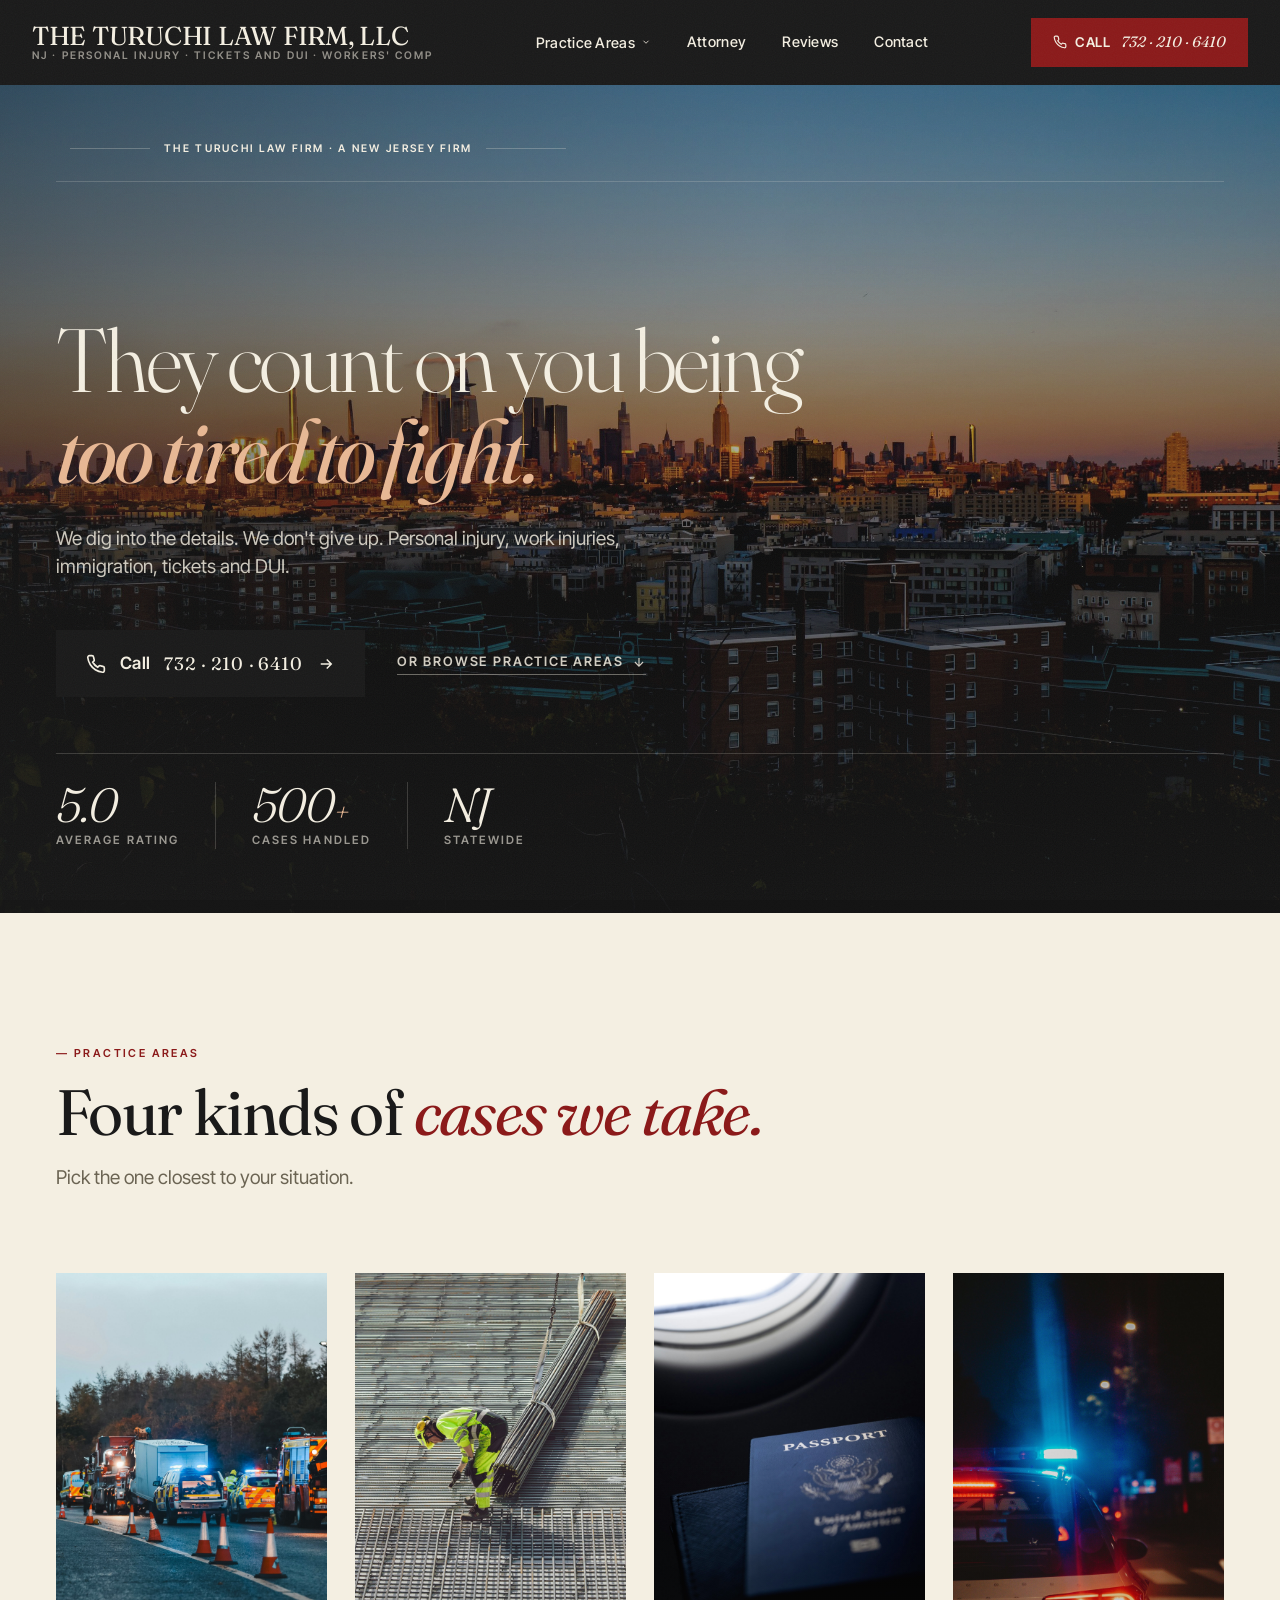
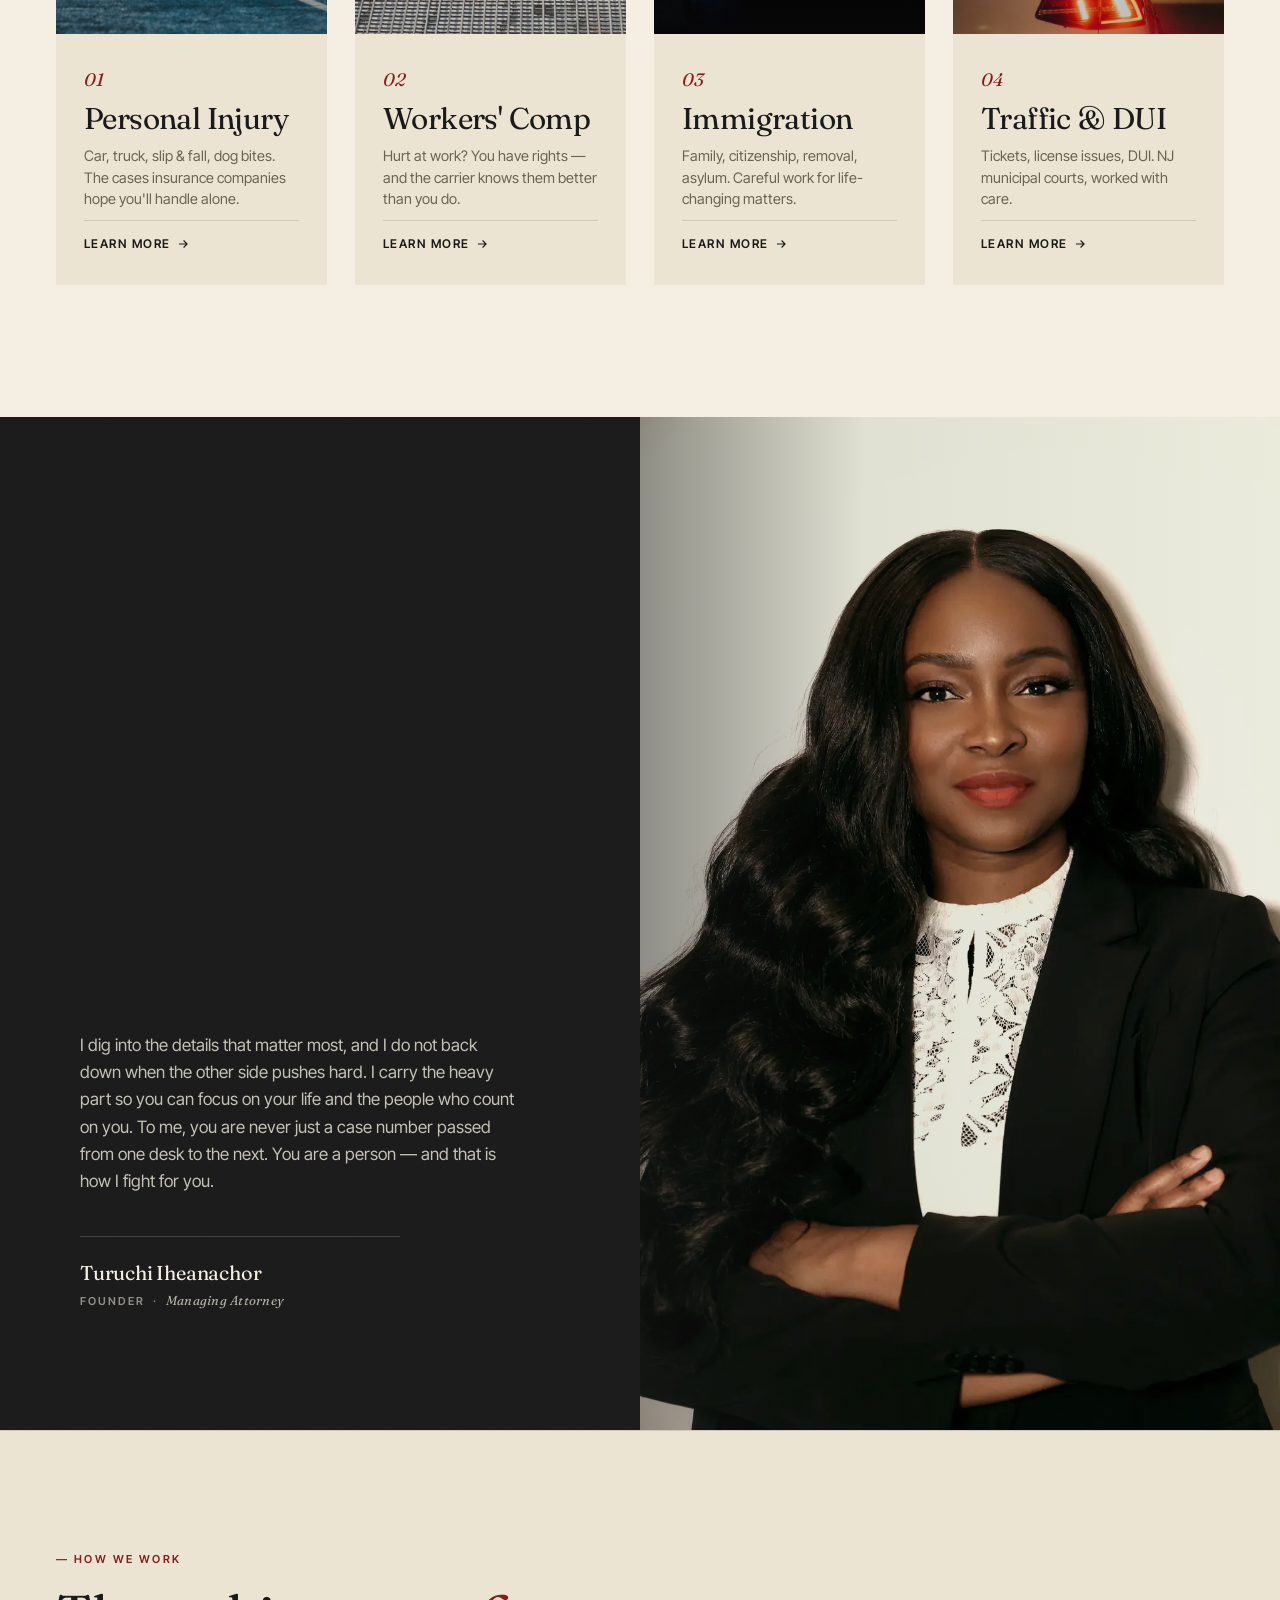
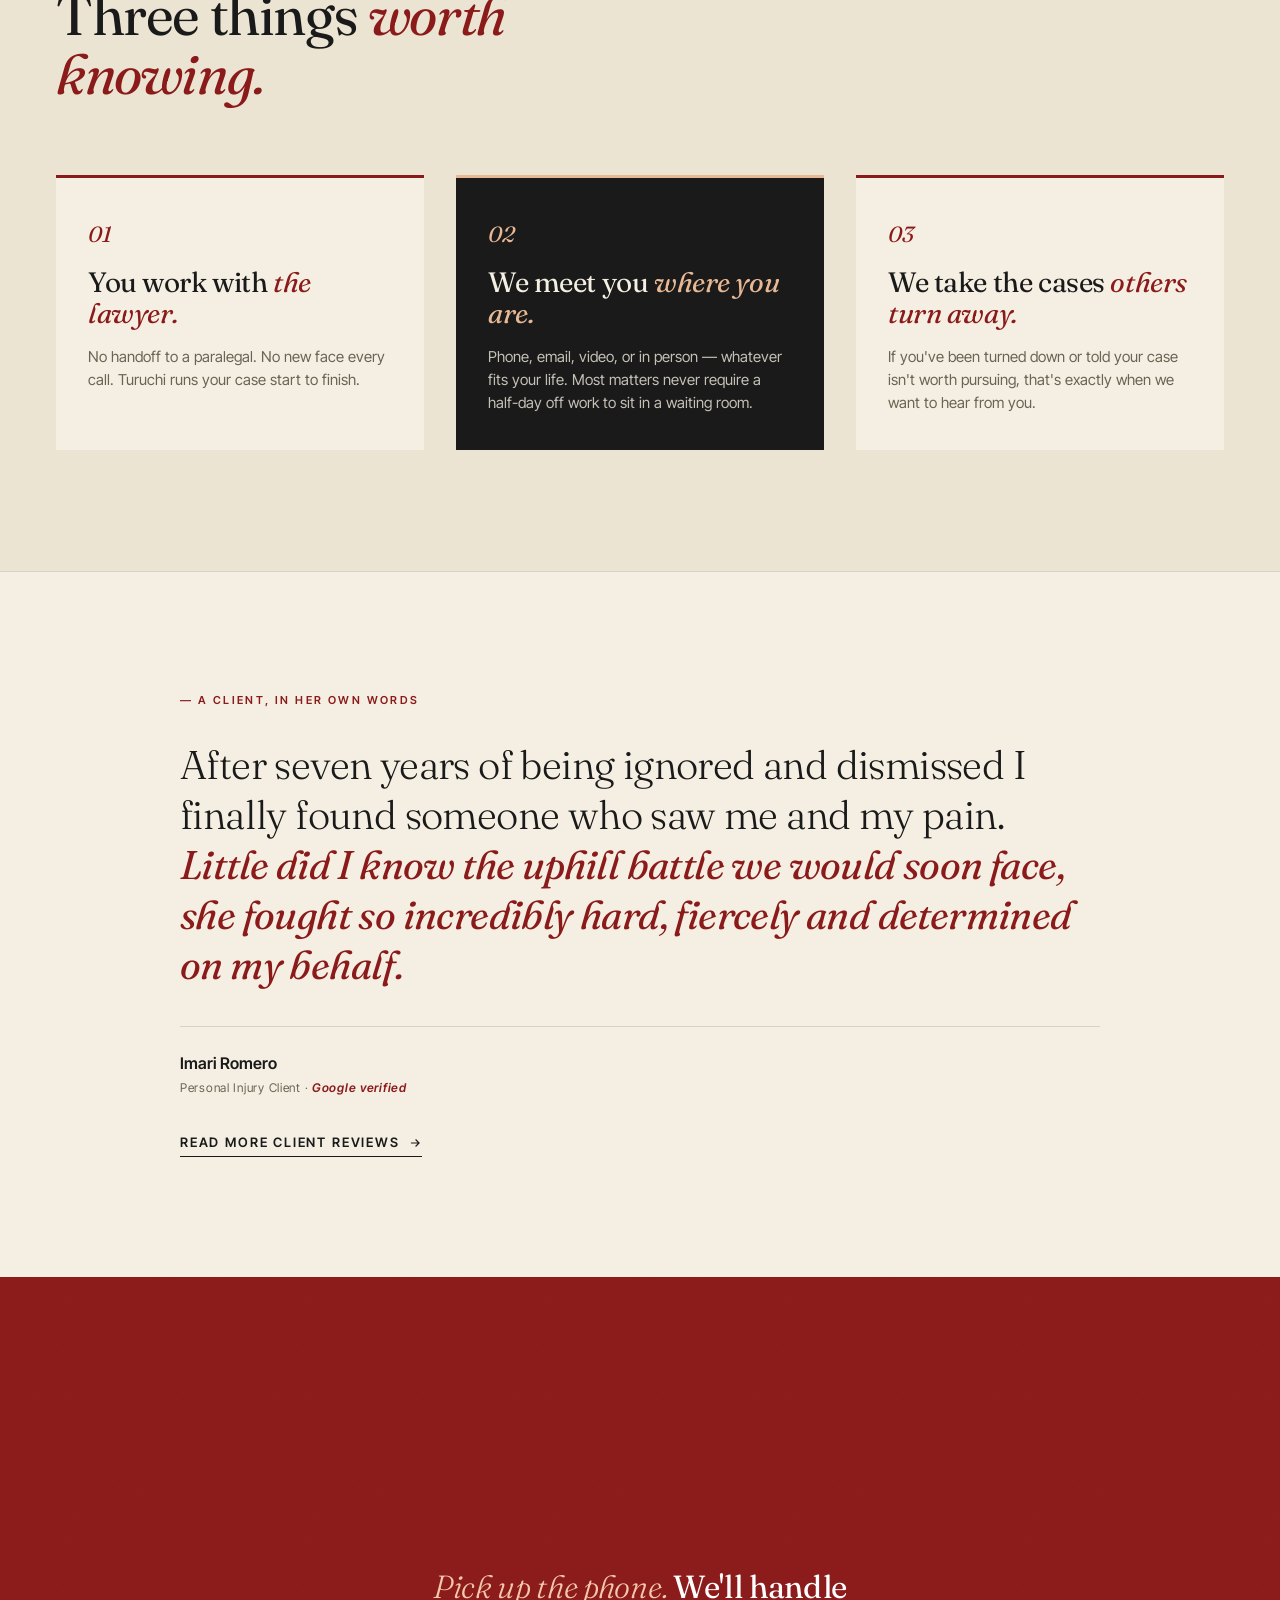
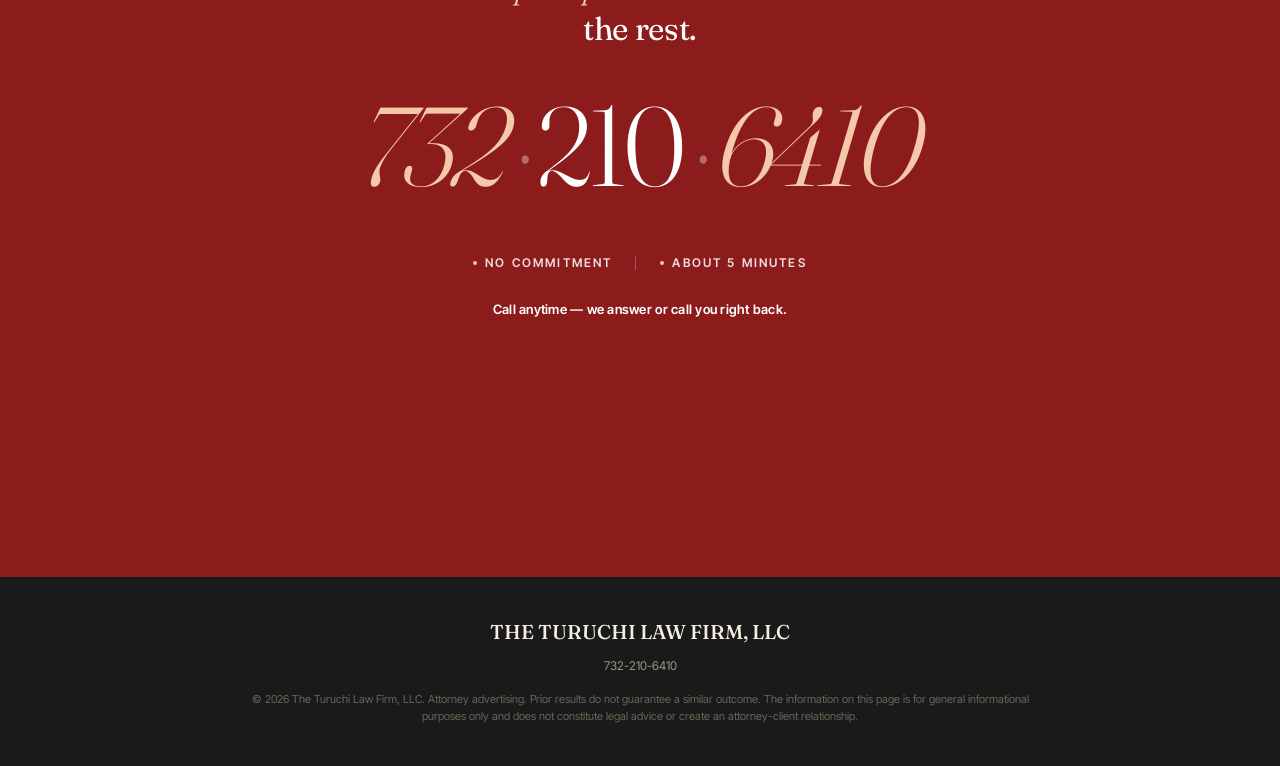
==== commit e3fce9ac: "Mobile tap targets; PI quotes; workers-comp + traffic + immigration + contact copy edits; remove ema" ====
--- a/index.html
+++ b/index.html
@@ -6140,7 +6140,6 @@
   "logo": "https://turuchilaw.com/public/images/turuchi-portrait.jpg",
   "image": "https://turuchilaw.com/share-images/share-home.png",
   "telephone": "+1-732-210-6410",
-  "email": "info@turuchilawfirm.com",
   "priceRange": "$$",
   "address": {
     "@type": "PostalAddress",
@@ -6625,8 +6624,6 @@
     <div class="lp-footer-brand">THE TURUCHI LAW FIRM, LLC</div>
     <div class="lp-footer-meta">
       <span>732-210-6410</span>
-      <span class="lp-footer-sep">·</span>
-      <a href="mailto:info@turuchilawfirm.com">info@turuchilawfirm.com</a>
     </div>
     <div class="lp-footer-disclaimer">
       © 2026 The Turuchi Law Firm, LLC. Attorney advertising. Prior results do not guarantee a similar outcome. The information on this page is for general informational purposes only and does not constitute legal advice or create an attorney-client relationship.
--- a/css/styles.css
+++ b/css/styles.css
@@ -767,3 +767,26 @@
   transition: opacity 0.8s ease, transform 0.8s ease;
 }
 .reveal.in { opacity: 1; transform: translateY(0); }
+
+/* ─────────────────────────────────────────────────────────────
+   Mobile usability — larger tap targets (≤899px / touch).
+   Scoped to mobile only; desktop is unchanged.
+   ───────────────────────────────────────────────────────────── */
+@media (max-width: 899px) {
+  /* Review filter pills → comfortable ≥44px tap height */
+  .rv-filter-btn {
+    min-height: 44px !important;
+    padding-top: 11px !important;
+    padding-bottom: 11px !important;
+  }
+  /* Header call button, where shown */
+  .nav-cta { min-height: 44px !important; }
+  /* Secondary action links → bigger text + larger hit area */
+  .qa-v3-permission-link,
+  .ct-office-directions,
+  .home-hero-secondary {
+    font-size: 15px !important;
+    padding-top: 8px !important;
+    padding-bottom: 8px !important;
+  }
+}
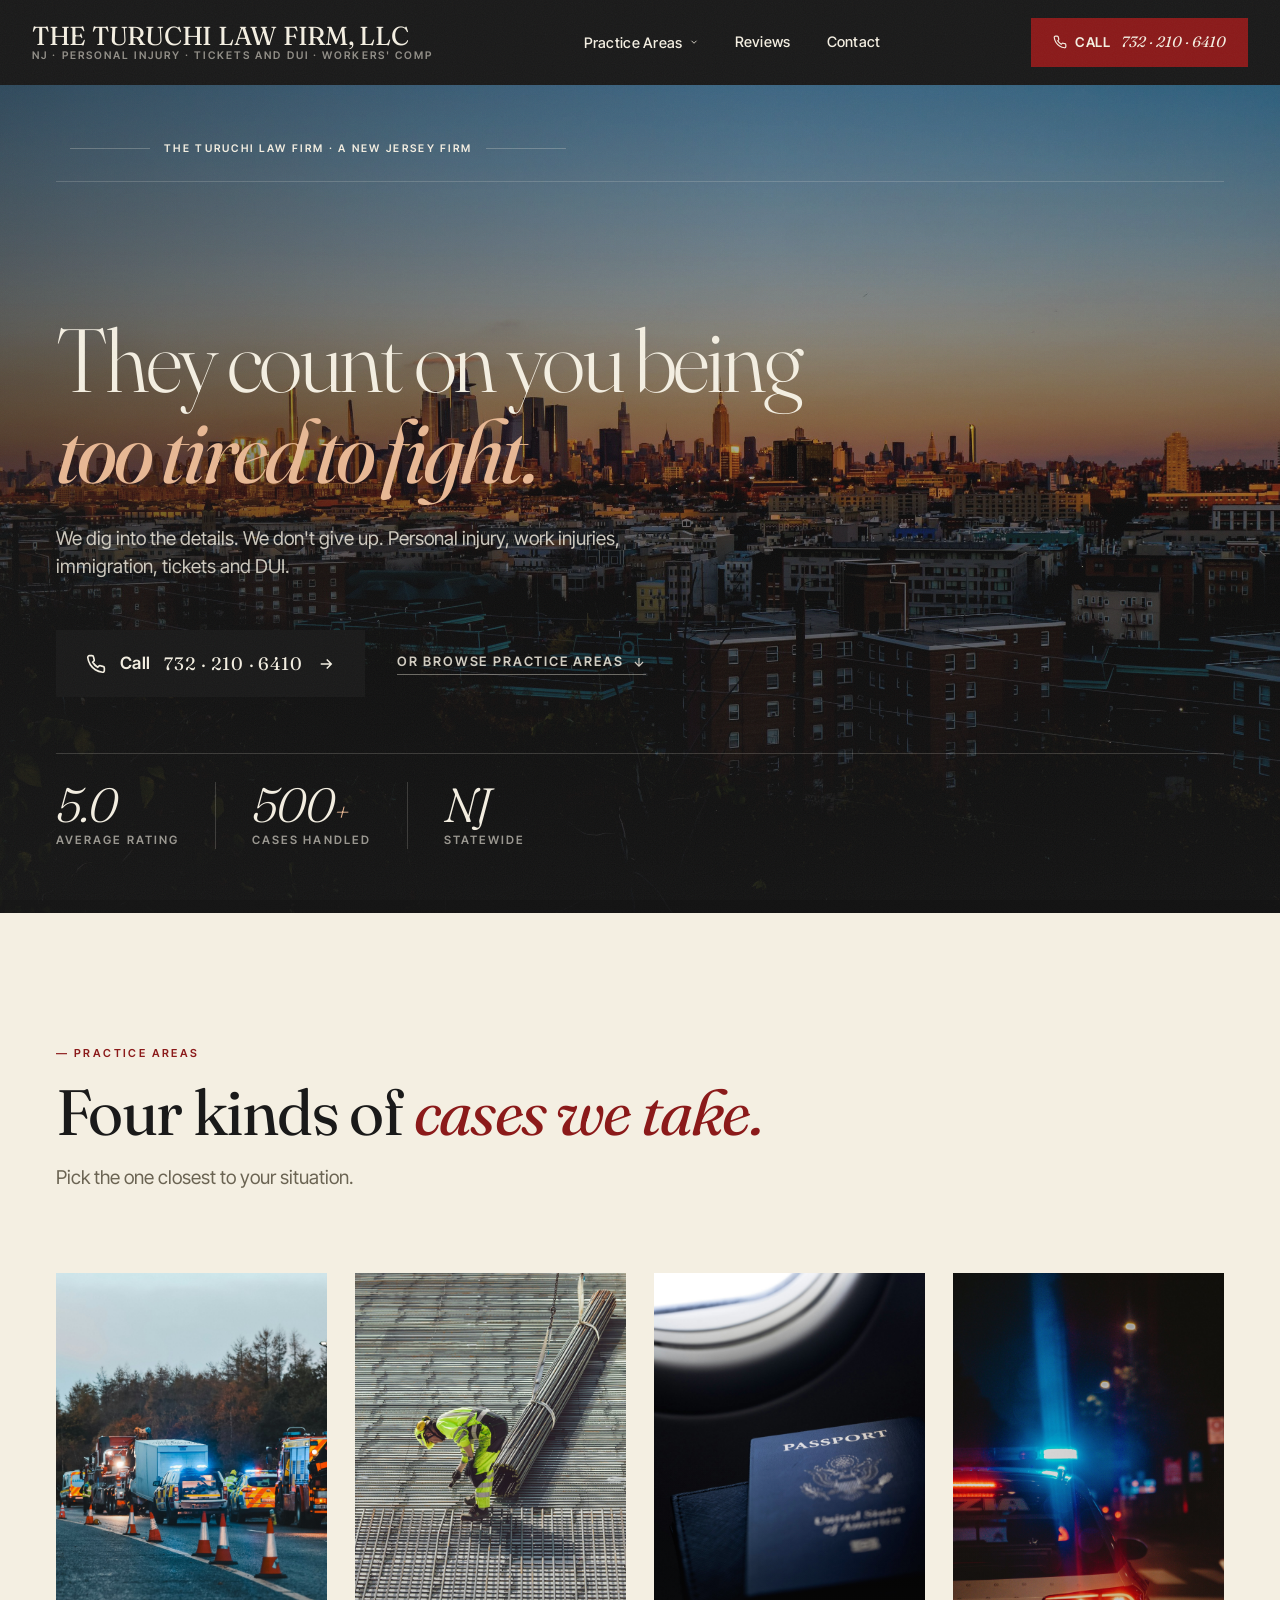
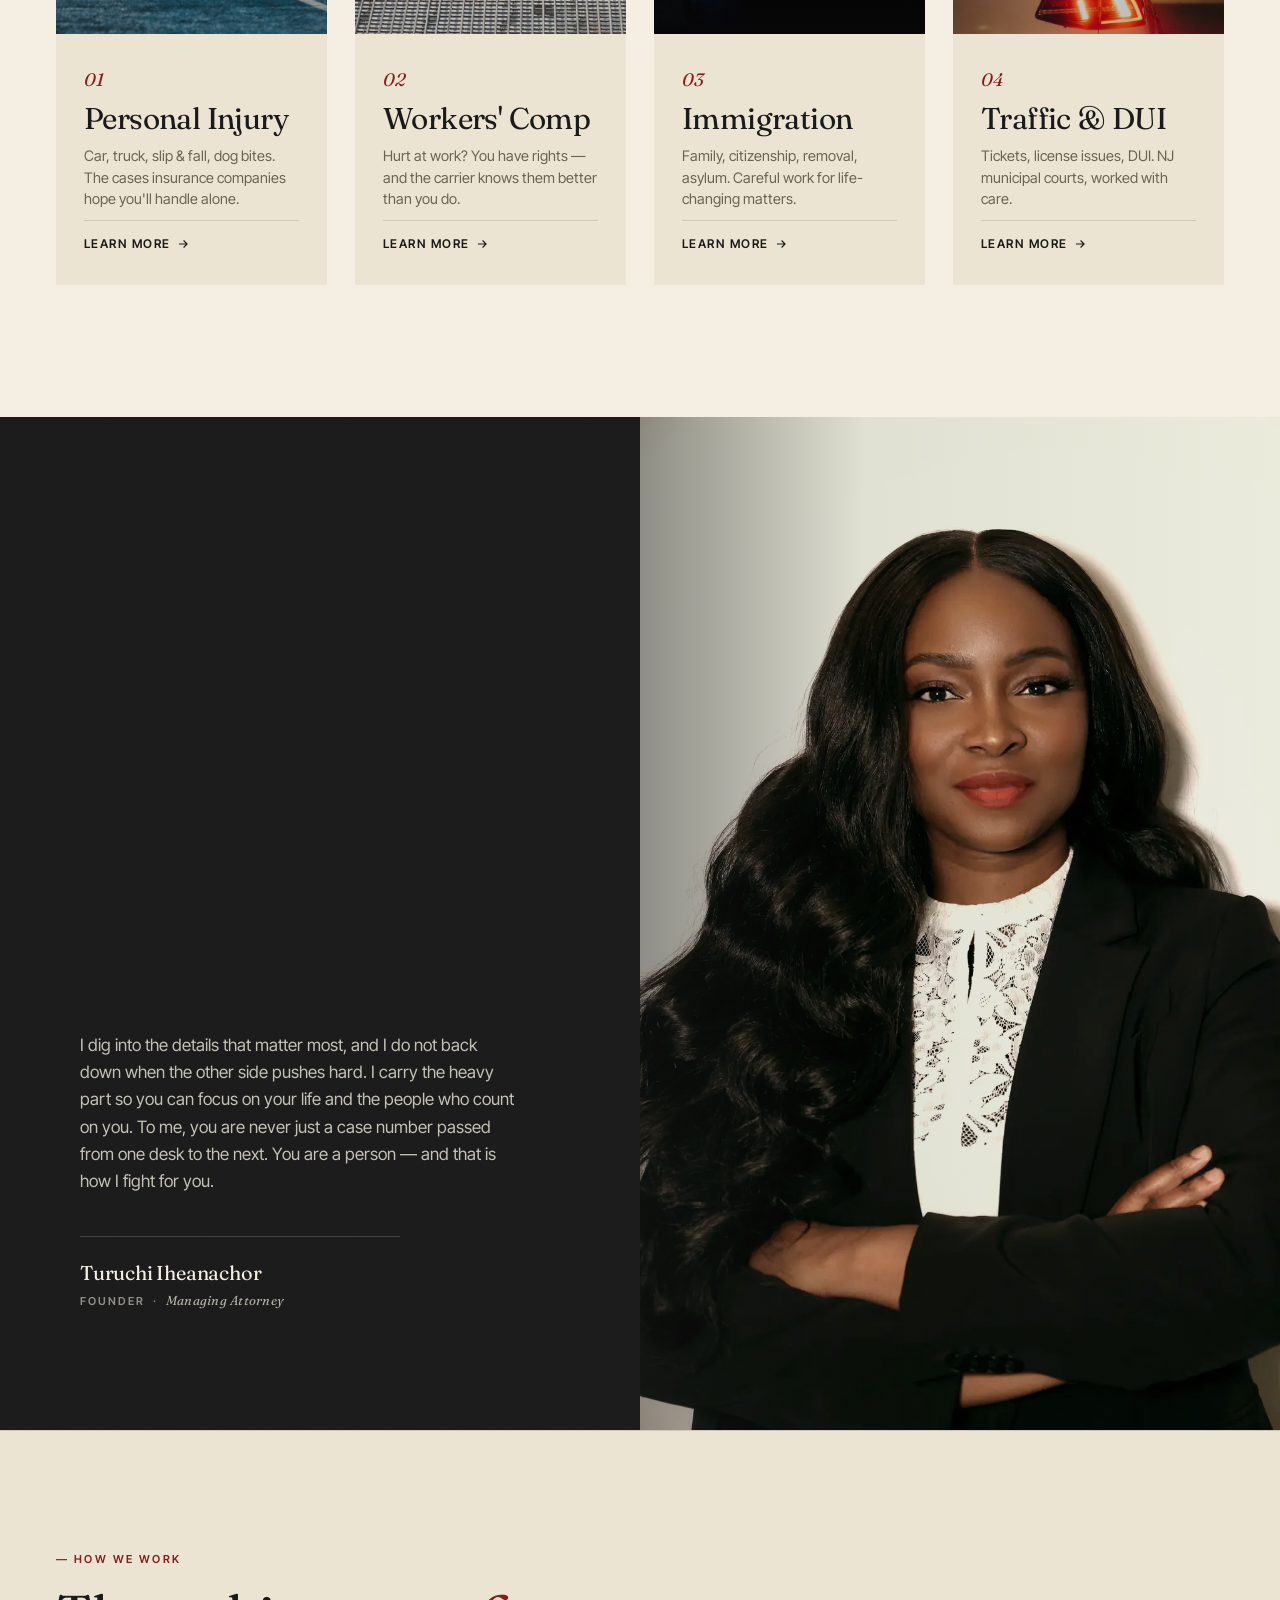
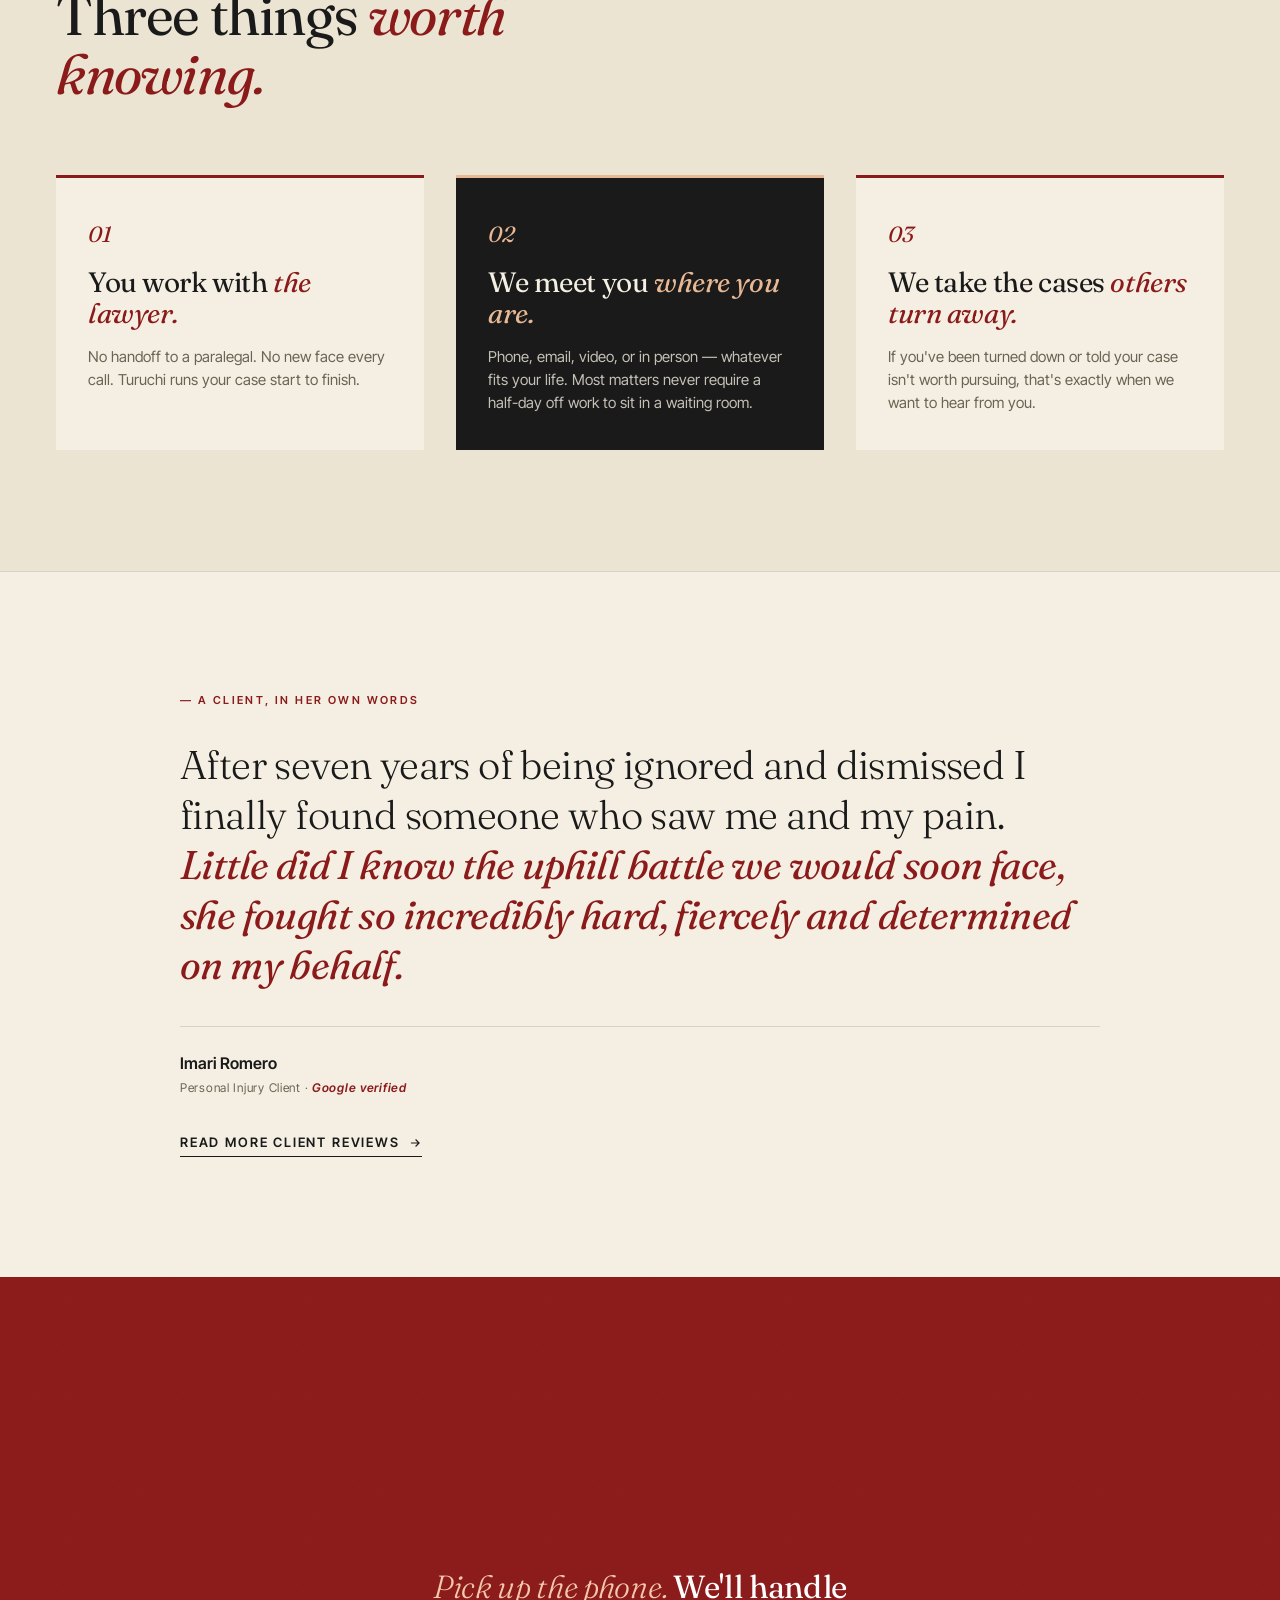
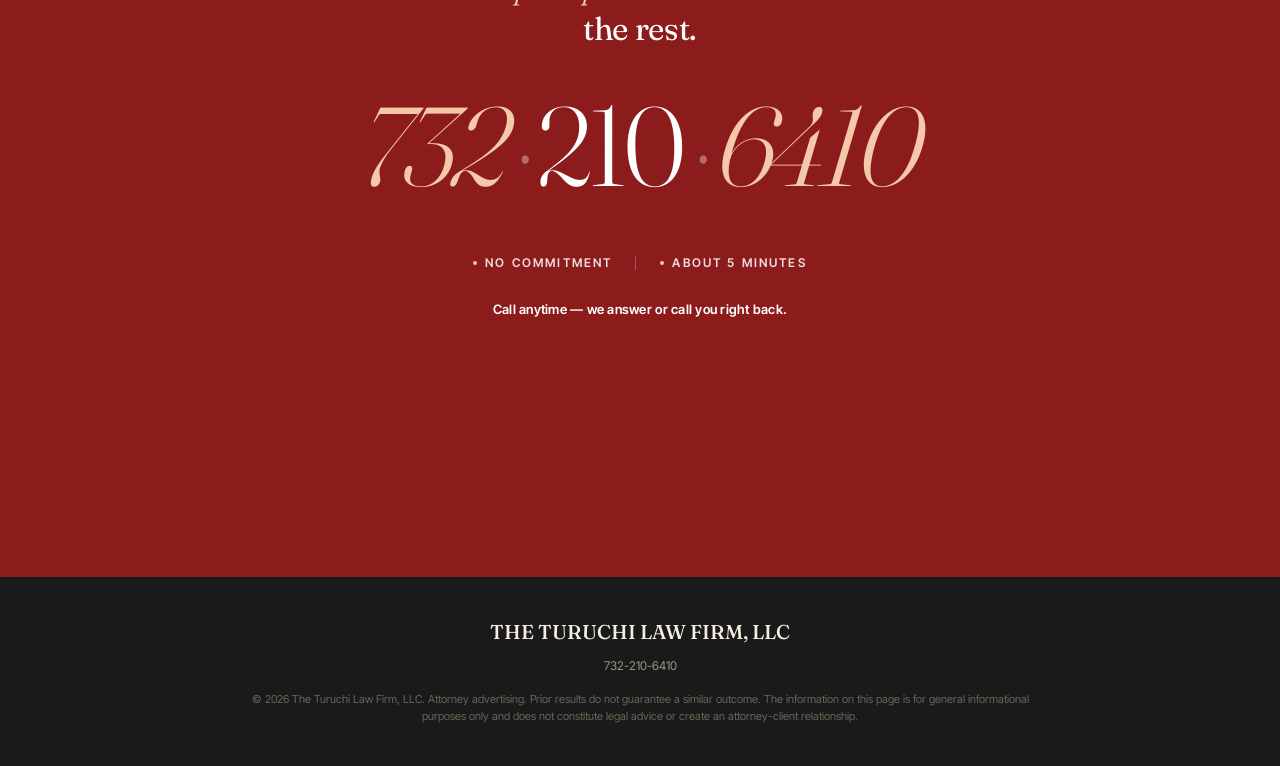
==== commit e1e120bf: "Remove Attorney link from nav on all pages" ====
--- a/index.html
+++ b/index.html
@@ -6213,7 +6213,6 @@
         Practice Areas
         <svg class="nav-item-chevron" viewBox="0 0 24 24" fill="none" stroke="currentColor" stroke-width="2" aria-hidden="true"><path d="M6 9l6 6 6-6"/></svg>
       </button>
-      <a class="nav-item" href="/about">Attorney</a>
       <a class="nav-item" href="/reviews">Reviews</a>
       <a class="nav-item" href="/contact">Contact</a>
     </nav>
@@ -6342,7 +6341,6 @@
       </div>
     </div>
 
-    <a href="/about" class="nav-drawer-direct">Attorney</a>
     <a href="/reviews" class="nav-drawer-direct">Reviews</a>
     <a href="/contact" class="nav-drawer-direct">Contact</a>
   </div>
--- a/css/styles.css
+++ b/css/styles.css
@@ -790,3 +790,8 @@
     padding-bottom: 8px !important;
   }
 }
+
+/* Mobile: show only the wordmark in the header (hide the practice-area subtext) */
+@media (max-width: 899px) {
+  .nav-inner .nav-brand-tag { display: none !important; }
+}
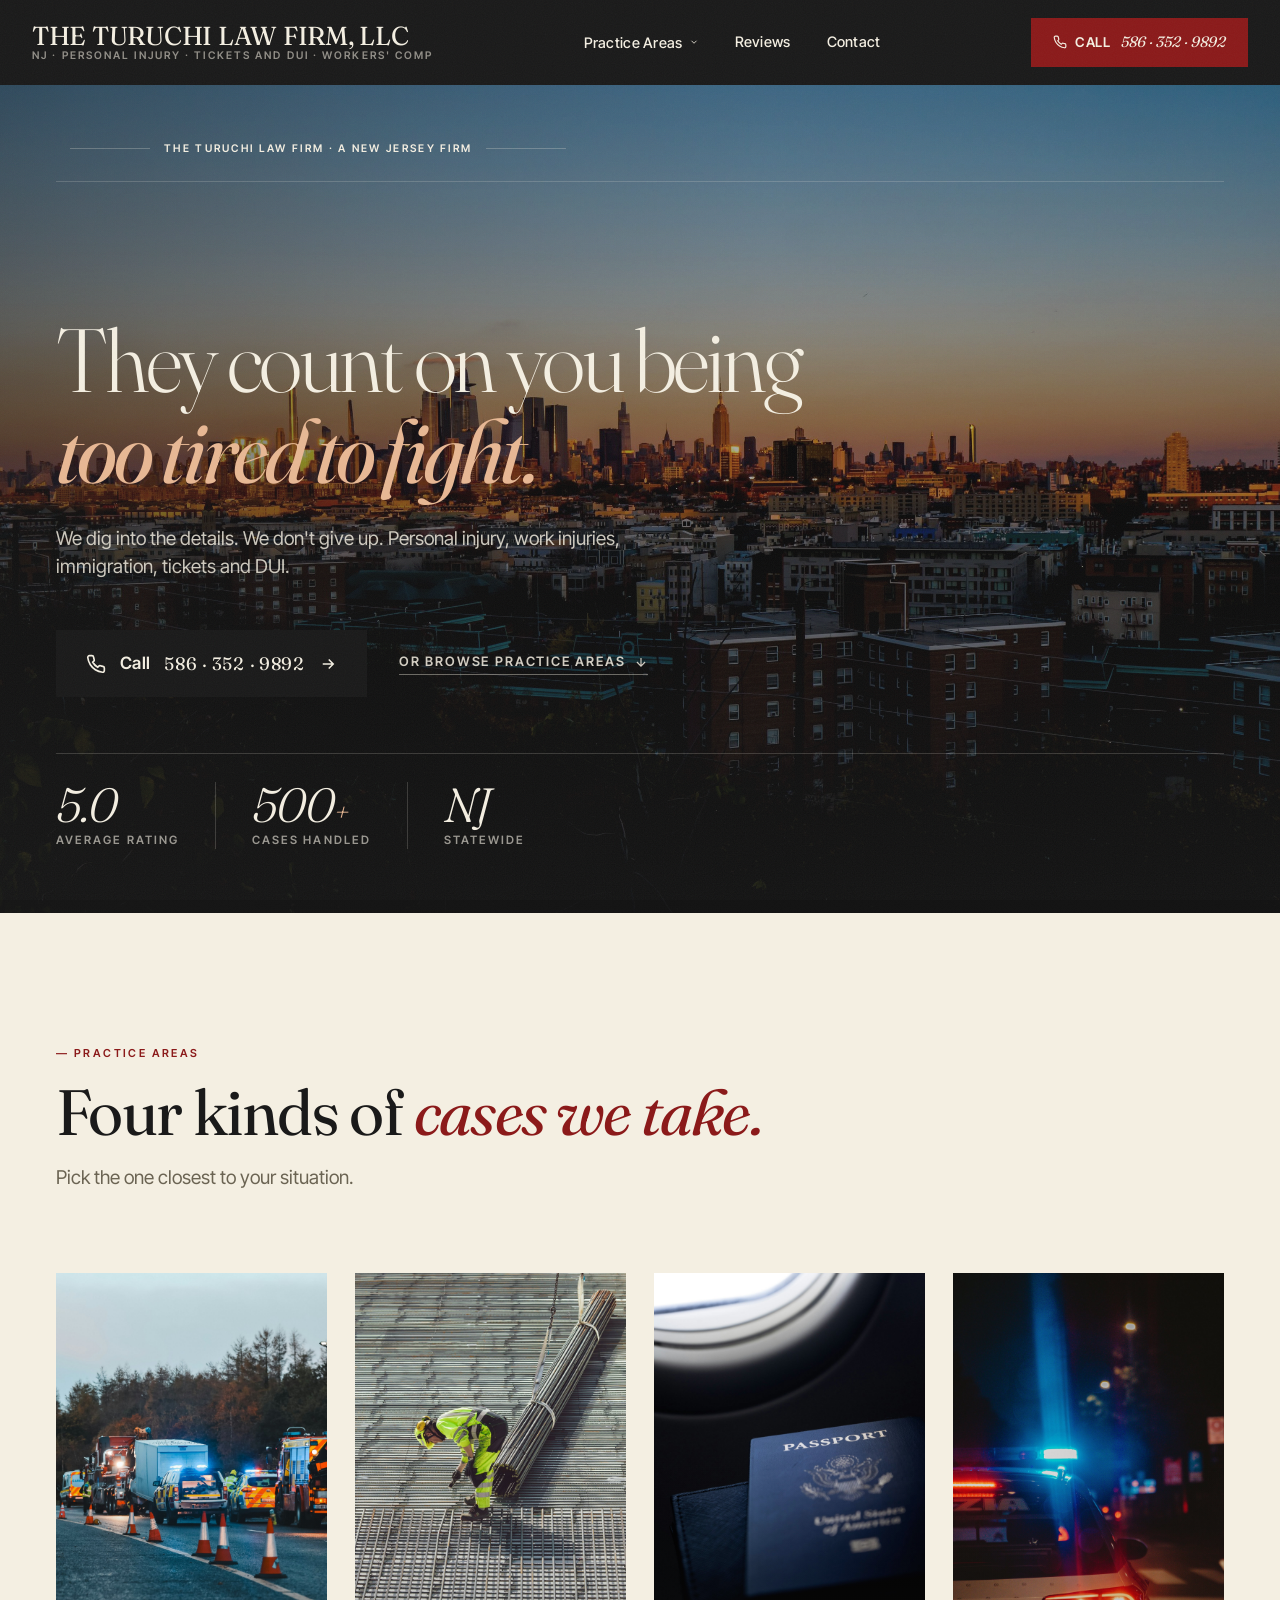
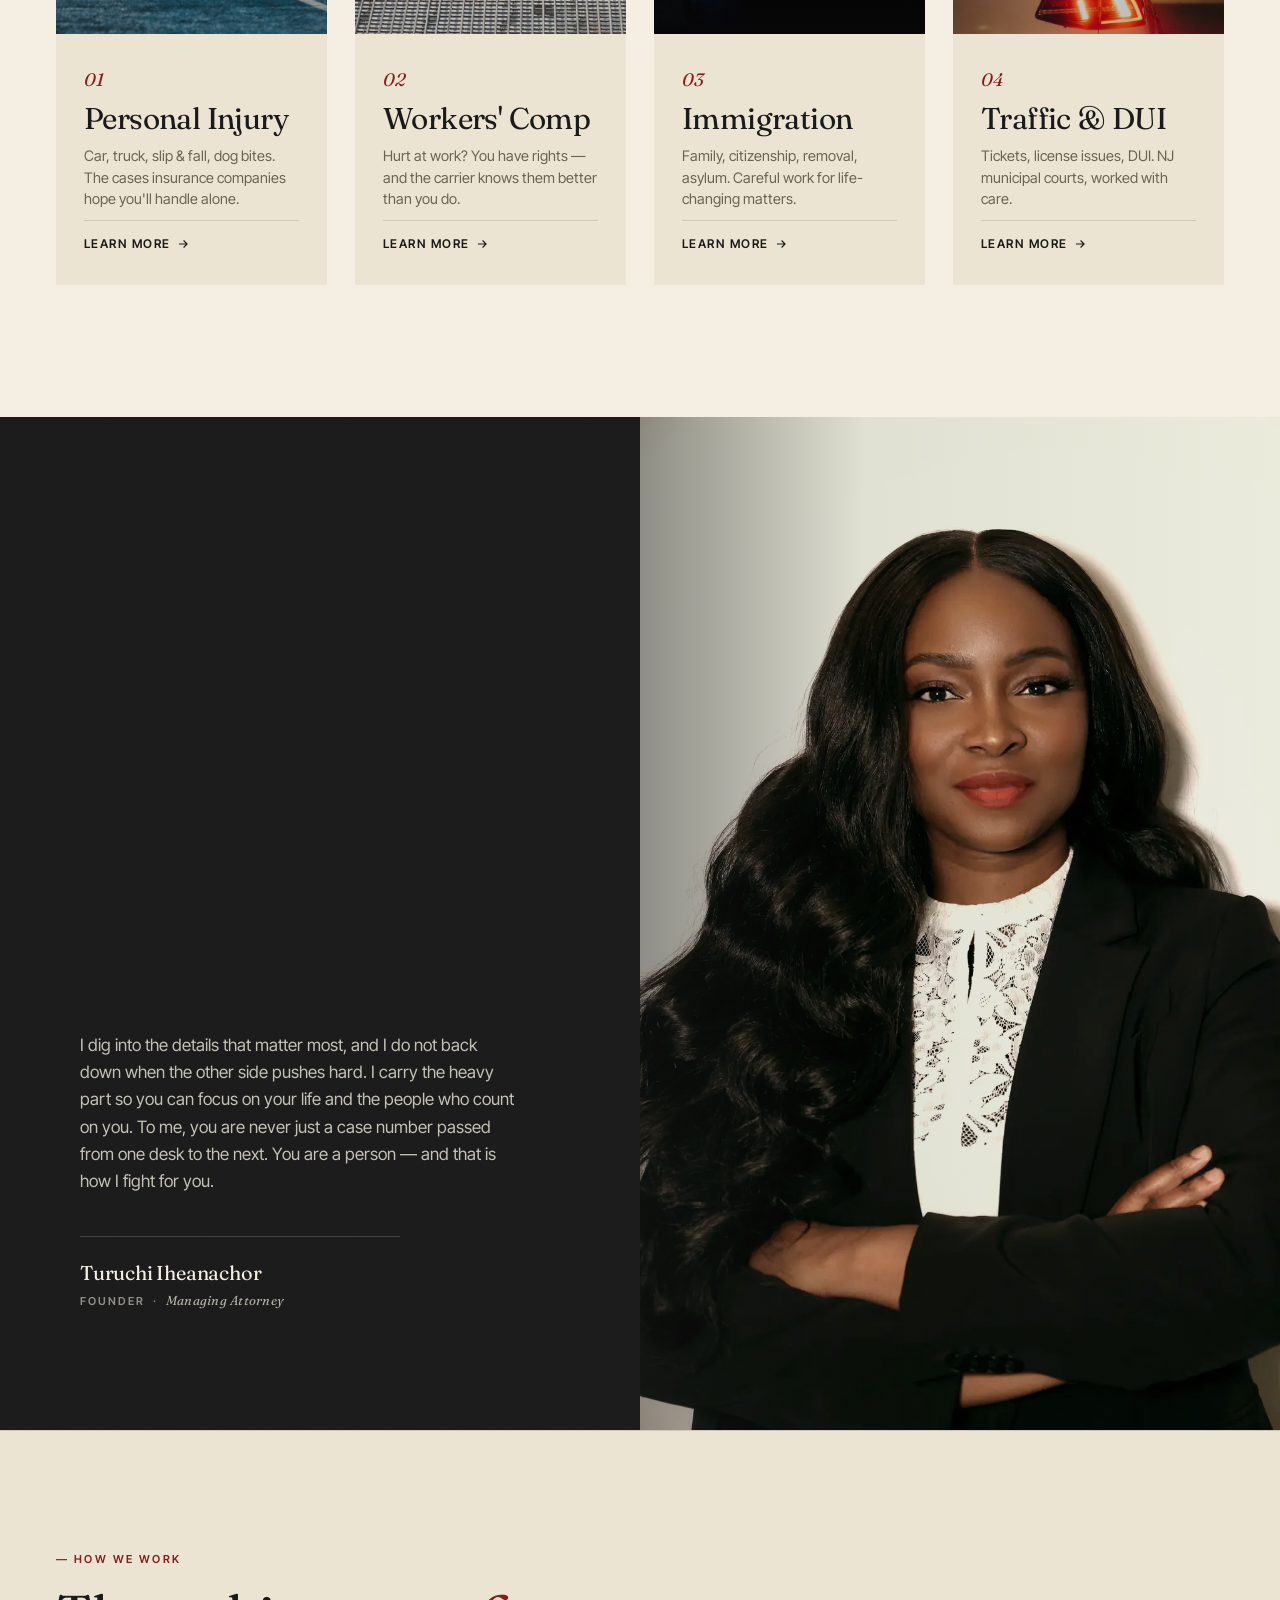
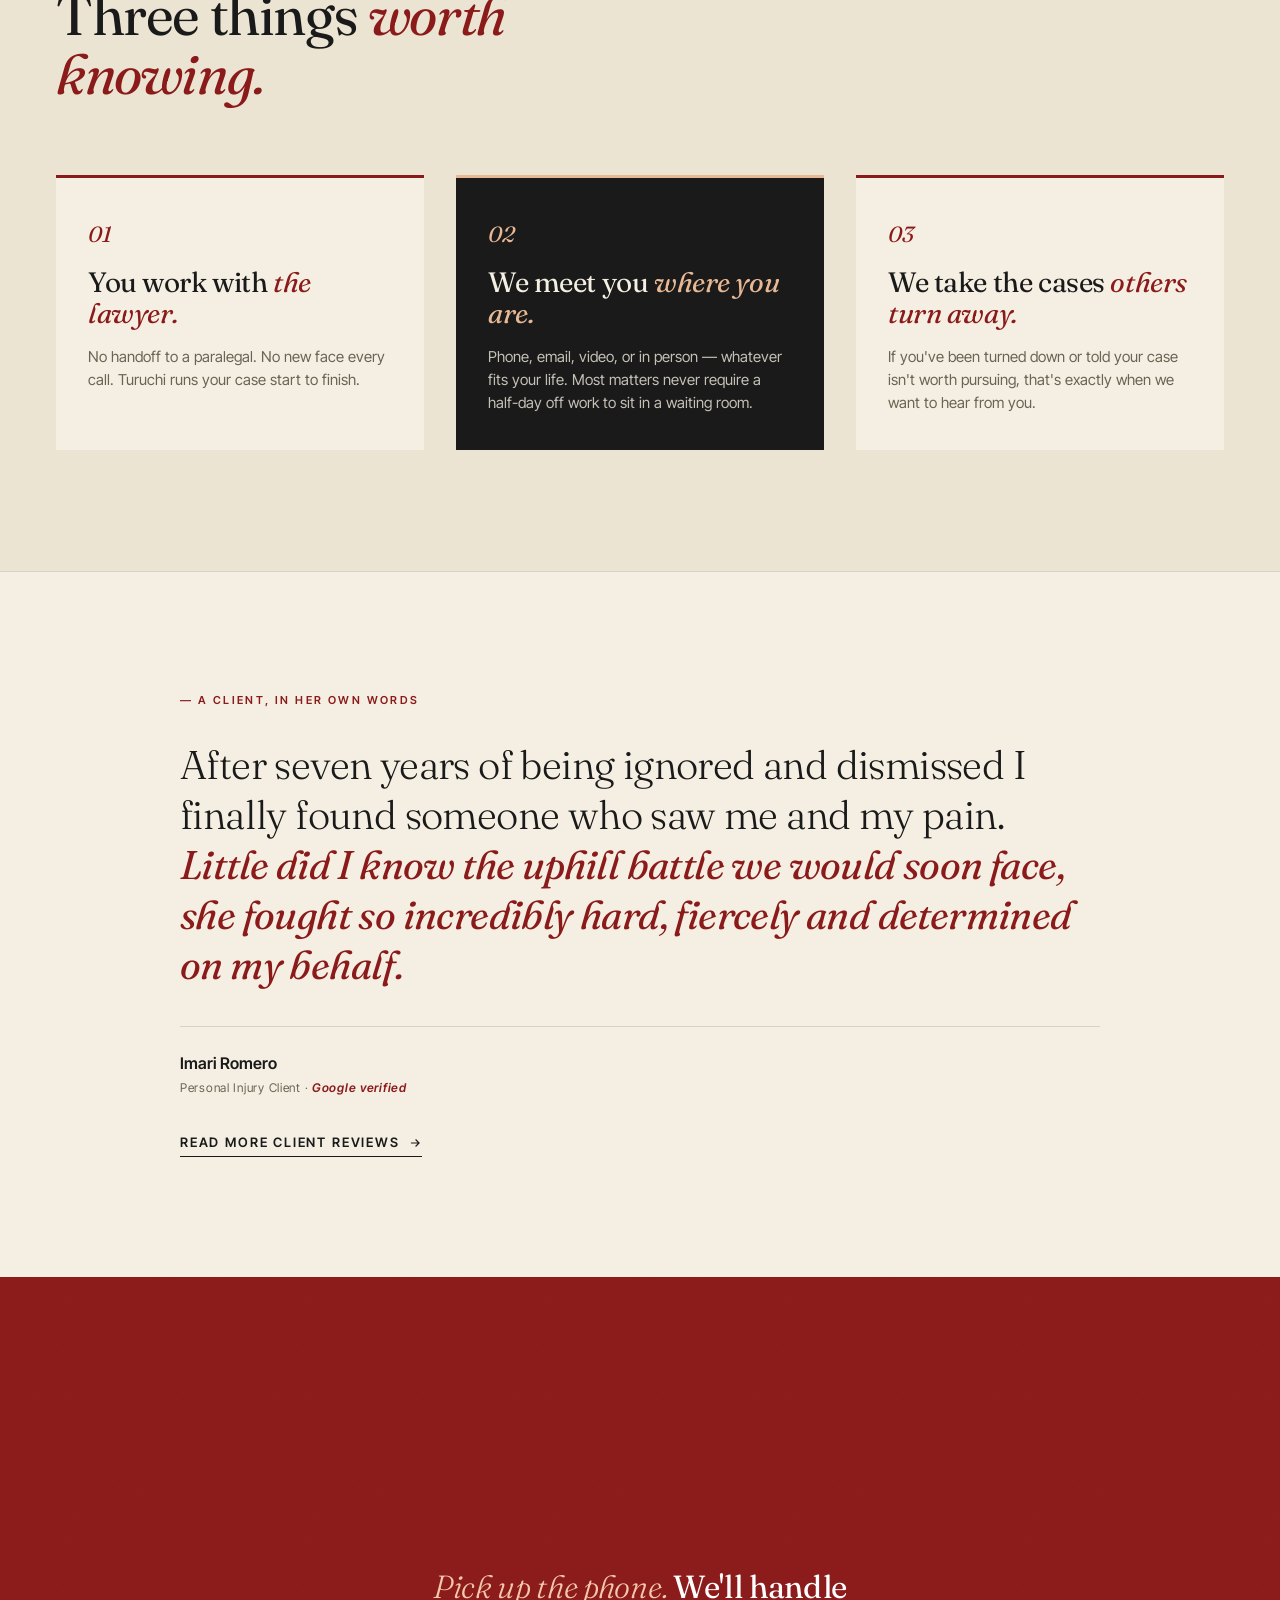
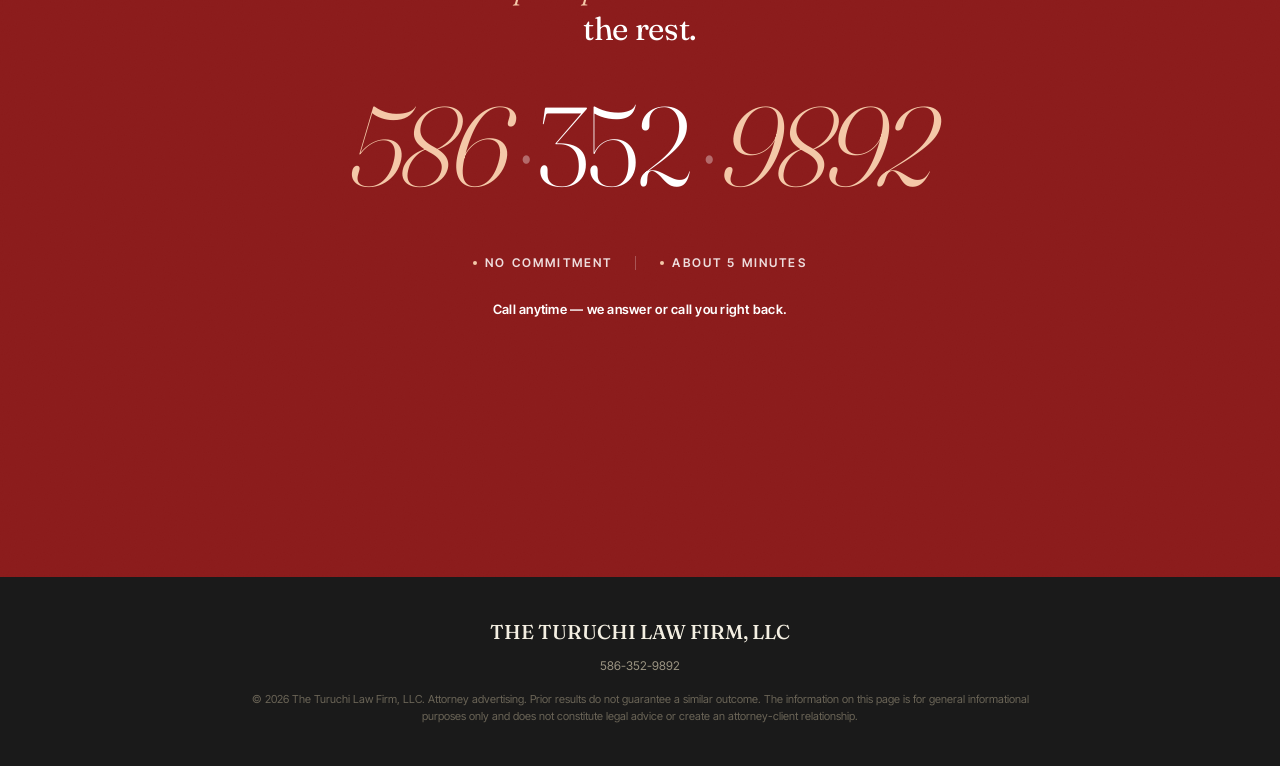
==== commit 0962f51f: "Phone update to 586-352-9892; phone-free share cards; nav, mobile, footer fixes" ====
--- a/index.html
+++ b/index.html
@@ -4,7 +4,7 @@
   <meta charset="UTF-8">
   <meta name="viewport" content="width=device-width, initial-scale=1.0">
   <title>The Turuchi Law Firm — A New Jersey Boutique Firm | Personal Injury, Workers' Comp, Immigration, Traffic</title>
-  <meta name="description" content="They count on you being too tired to fight. A New Jersey law firm handling personal injury, workers' comp, immigration, and traffic. Call 732-210-6410.">
+  <meta name="description" content="They count on you being too tired to fight. A New Jersey law firm handling personal injury, workers' comp, immigration, and traffic. Call 586-352-9892.">
 
   <link rel="preconnect" href="https://fonts.googleapis.com">
   <link rel="preconnect" href="https://fonts.gstatic.com" crossorigin>
@@ -6108,7 +6108,7 @@
   <meta property="og:type" content="website">
   <meta property="og:url" content="https://turuchilaw.com/">
   <meta property="og:title" content="The Turuchi Law Firm — A New Jersey Law Firm">
-  <meta property="og:description" content="They count on you being too tired to fight. A New Jersey law firm handling personal injury, workers' comp, immigration, and traffic. Call 732-210-6410.">
+  <meta property="og:description" content="They count on you being too tired to fight. A New Jersey law firm handling personal injury, workers' comp, immigration, and traffic. Call 586-352-9892.">
   <meta property="og:image" content="https://turuchilaw.com/share-images/share-home.png">
   <meta property="og:image:width" content="1200">
   <meta property="og:image:height" content="630">
@@ -6119,7 +6119,7 @@
   <meta name="twitter:card" content="summary_large_image">
   <meta name="twitter:url" content="https://turuchilaw.com/">
   <meta name="twitter:title" content="The Turuchi Law Firm — A New Jersey Law Firm">
-  <meta name="twitter:description" content="They count on you being too tired to fight. A New Jersey law firm handling personal injury, workers' comp, immigration, and traffic. Call 732-210-6410.">
+  <meta name="twitter:description" content="They count on you being too tired to fight. A New Jersey law firm handling personal injury, workers' comp, immigration, and traffic. Call 586-352-9892.">
   <meta name="twitter:image" content="https://turuchilaw.com/share-images/share-home.png">
   
   <!-- Favicons + theme color -->
@@ -6139,7 +6139,7 @@
   "url": "https://turuchilaw.com",
   "logo": "https://turuchilaw.com/public/images/turuchi-portrait.jpg",
   "image": "https://turuchilaw.com/share-images/share-home.png",
-  "telephone": "+1-732-210-6410",
+  "telephone": "+1-586-352-9892",
   "priceRange": "$$",
   "address": {
     "@type": "PostalAddress",
@@ -6217,10 +6217,10 @@
       <a class="nav-item" href="/contact">Contact</a>
     </nav>
 
-    <a href="tel:7322106410" class="nav-cta">
+    <a href="tel:5863529892" class="nav-cta">
       <svg width="14" height="14" viewBox="0 0 24 24" fill="none" stroke="currentColor" stroke-width="2" aria-hidden="true"><path d="M22 16.92v3a2 2 0 0 1-2.18 2 19.79 19.79 0 0 1-8.63-3.07 19.5 19.5 0 0 1-6-6 19.79 19.79 0 0 1-3.07-8.67A2 2 0 0 1 4.11 2h3a2 2 0 0 1 2 1.72 12.84 12.84 0 0 0 .7 2.81 2 2 0 0 1-.45 2.11L8.09 9.91a16 16 0 0 0 6 6l1.27-1.27a2 2 0 0 1 2.11-.45 12.84 12.84 0 0 0 2.81.7A2 2 0 0 1 22 16.92z"/></svg>
       <span>Call</span>
-      <span class="nav-cta-phone">732 · 210 · 6410</span>
+      <span class="nav-cta-phone">586 · 352 · 9892</span>
     </a>
 
     <button class="nav-toggle" type="button" aria-expanded="false" aria-controls="nav-drawer" aria-label="Open menu">
@@ -6240,8 +6240,8 @@
         <div class="nav-mega-feature-eyebrow">Practice Areas</div>
         <h2 class="nav-mega-feature-headline">A boutique firm. <em>Built around your case.</em></h2>
         <p class="nav-mega-feature-sub">We handle personal injury, traffic and DUI, immigration, and workers' comp — and we stay involved in every case.</p>
-        <a href="tel:7322106410" class="nav-mega-feature-cta">
-          Call 732 · 210 · 6410
+        <a href="tel:5863529892" class="nav-mega-feature-cta">
+          Call 586 · 352 · 9892
           <svg width="12" height="12" viewBox="0 0 24 24" fill="none" stroke="currentColor" stroke-width="2" aria-hidden="true"><path d="M5 12h14M13 6l6 6-6 6"/></svg>
         </a>
       </div>
@@ -6280,7 +6280,7 @@
         </div>
 
         <div class="nav-mega-footer">
-          <a href="tel:7322106410">
+          <a href="tel:5863529892">
             <span class="nav-mega-footer-mark">→</span>
             <span class="nav-mega-footer-text">
               <span class="nav-mega-footer-title">Not sure which fits?</span>
@@ -6333,7 +6333,7 @@
             <span class="nav-drawer-link-title">Workers' Comp</span>
             <span class="nav-drawer-link-sub">Hurt at work — you have rights</span>
           </a>
-          <a href="tel:7322106410" class="nav-drawer-link nav-drawer-link--accent">
+          <a href="tel:5863529892" class="nav-drawer-link nav-drawer-link--accent">
             <span class="nav-drawer-link-title">Not sure which fits? Call →</span>
             <span class="nav-drawer-link-sub">We'll tell you in two minutes</span>
           </a>
@@ -6346,10 +6346,10 @@
   </div>
 
   <div class="nav-drawer-foot">
-    <a href="tel:7322106410" class="nav-drawer-foot-cta">
+    <a href="tel:5863529892" class="nav-drawer-foot-cta">
       <svg width="18" height="18" viewBox="0 0 24 24" fill="none" stroke="currentColor" stroke-width="2" aria-hidden="true"><path d="M22 16.92v3a2 2 0 0 1-2.18 2 19.79 19.79 0 0 1-8.63-3.07 19.5 19.5 0 0 1-6-6 19.79 19.79 0 0 1-3.07-8.67A2 2 0 0 1 4.11 2h3a2 2 0 0 1 2 1.72 12.84 12.84 0 0 0 .7 2.81 2 2 0 0 1-.45 2.11L8.09 9.91a16 16 0 0 0 6 6l1.27-1.27a2 2 0 0 1 2.11-.45 12.84 12.84 0 0 0 2.81.7A2 2 0 0 1 22 16.92z"/></svg>
       Call
-      <span class="nav-drawer-foot-cta-num">732 · 210 · 6410</span>
+      <span class="nav-drawer-foot-cta-num">586 · 352 · 9892</span>
     </a>
   </div>
 </aside>
@@ -6388,10 +6388,10 @@
 
     <!-- CTA cluster -->
     <div class="home-hero-actions" data-reveal="text" data-reveal-delay="480">
-      <a href="tel:7322106410" class="hero-v2-cta-btn">
+      <a href="tel:5863529892" class="hero-v2-cta-btn">
         <svg width="20" height="20" viewBox="0 0 24 24" fill="none" stroke="currentColor" stroke-width="2" aria-hidden="true"><path d="M22 16.92v3a2 2 0 0 1-2.18 2 19.79 19.79 0 0 1-8.63-3.07 19.5 19.5 0 0 1-6-6 19.79 19.79 0 0 1-3.07-8.67A2 2 0 0 1 4.11 2h3a2 2 0 0 1 2 1.72 12.84 12.84 0 0 0 .7 2.81 2 2 0 0 1-.45 2.11L8.09 9.91a16 16 0 0 0 6 6l1.27-1.27a2 2 0 0 1 2.11-.45 12.84 12.84 0 0 0 2.81.7A2 2 0 0 1 22 16.92z"/></svg>
         <span>Call</span>
-        <span class="hero-v2-cta-btn-num">732 · 210 · 6410</span>
+        <span class="hero-v2-cta-btn-num">586 · 352 · 9892</span>
         <svg class="hero-v2-cta-btn-arrow" width="18" height="18" viewBox="0 0 24 24" fill="none" stroke="currentColor" stroke-width="2" aria-hidden="true"><path d="M5 12h14M13 6l6 6-6 6"/></svg>
       </a>
       <a href="#practice" class="home-hero-secondary">
@@ -6600,8 +6600,8 @@
       Pick up the phone. <strong>We'll handle the rest.</strong>
     </p>
 
-    <a href="tel:7322106410" class="close-v2-phone" aria-label="Call The Turuchi Law Firm at 732-210-6410" data-reveal="text" data-reveal-delay="200">
-      <span class="close-v2-phone-italic">732</span><span class="close-v2-phone-dot">·</span><span>210</span><span class="close-v2-phone-dot">·</span><span class="close-v2-phone-italic">6410</span>
+    <a href="tel:5863529892" class="close-v2-phone" aria-label="Call The Turuchi Law Firm at 586-352-9892" data-reveal="text" data-reveal-delay="200">
+      <span class="close-v2-phone-italic">586</span><span class="close-v2-phone-dot">·</span><span>352</span><span class="close-v2-phone-dot">·</span><span class="close-v2-phone-italic">9892</span>
     </a>
 
     <div class="close-v2-meta" data-reveal="text" data-reveal-delay="400">
@@ -6621,7 +6621,7 @@
   <div class="lp-footer-inner">
     <div class="lp-footer-brand">THE TURUCHI LAW FIRM, LLC</div>
     <div class="lp-footer-meta">
-      <span>732-210-6410</span>
+      <span>586-352-9892</span>
     </div>
     <div class="lp-footer-disclaimer">
       © 2026 The Turuchi Law Firm, LLC. Attorney advertising. Prior results do not guarantee a similar outcome. The information on this page is for general informational purposes only and does not constitute legal advice or create an attorney-client relationship.
@@ -6630,9 +6630,9 @@
 </footer>
 
 <!-- STICKY MOBILE CTA -->
-<a href="tel:7322106410" class="mobile-cta">
+<a href="tel:5863529892" class="mobile-cta">
   <svg width="18" height="18" viewBox="0 0 24 24" fill="none" stroke="currentColor" stroke-width="2" aria-hidden="true" style="vertical-align:-3px;margin-right:8px;"><path d="M22 16.92v3a2 2 0 0 1-2.18 2 19.79 19.79 0 0 1-8.63-3.07 19.5 19.5 0 0 1-6-6 19.79 19.79 0 0 1-3.07-8.67A2 2 0 0 1 4.11 2h3a2 2 0 0 1 2 1.72 12.84 12.84 0 0 0 .7 2.81 2 2 0 0 1-.45 2.11L8.09 9.91a16 16 0 0 0 6 6l1.27-1.27a2 2 0 0 1 2.11-.45 12.84 12.84 0 0 0 2.81.7A2 2 0 0 1 22 16.92z"/></svg>
-  Call now · 732-210-6410
+  Call now · 586-352-9892
 </a>
 
 <script>
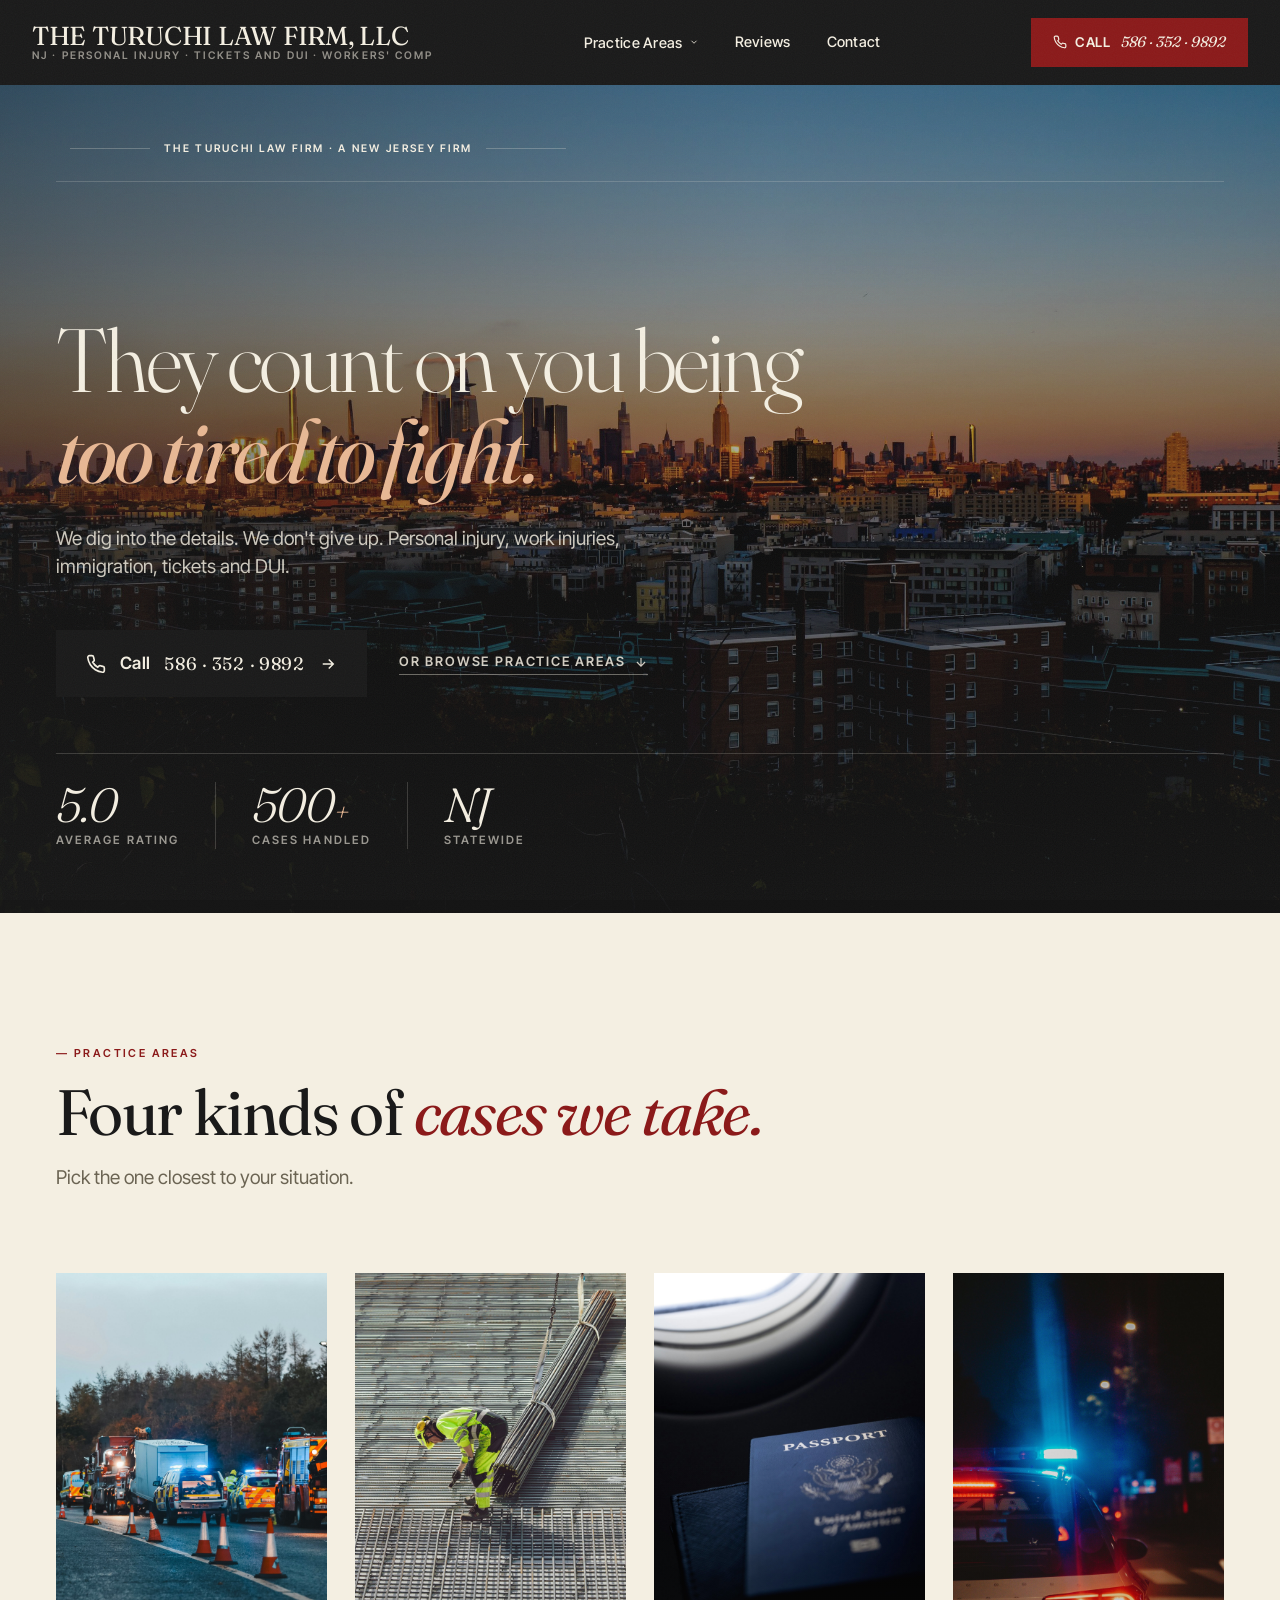
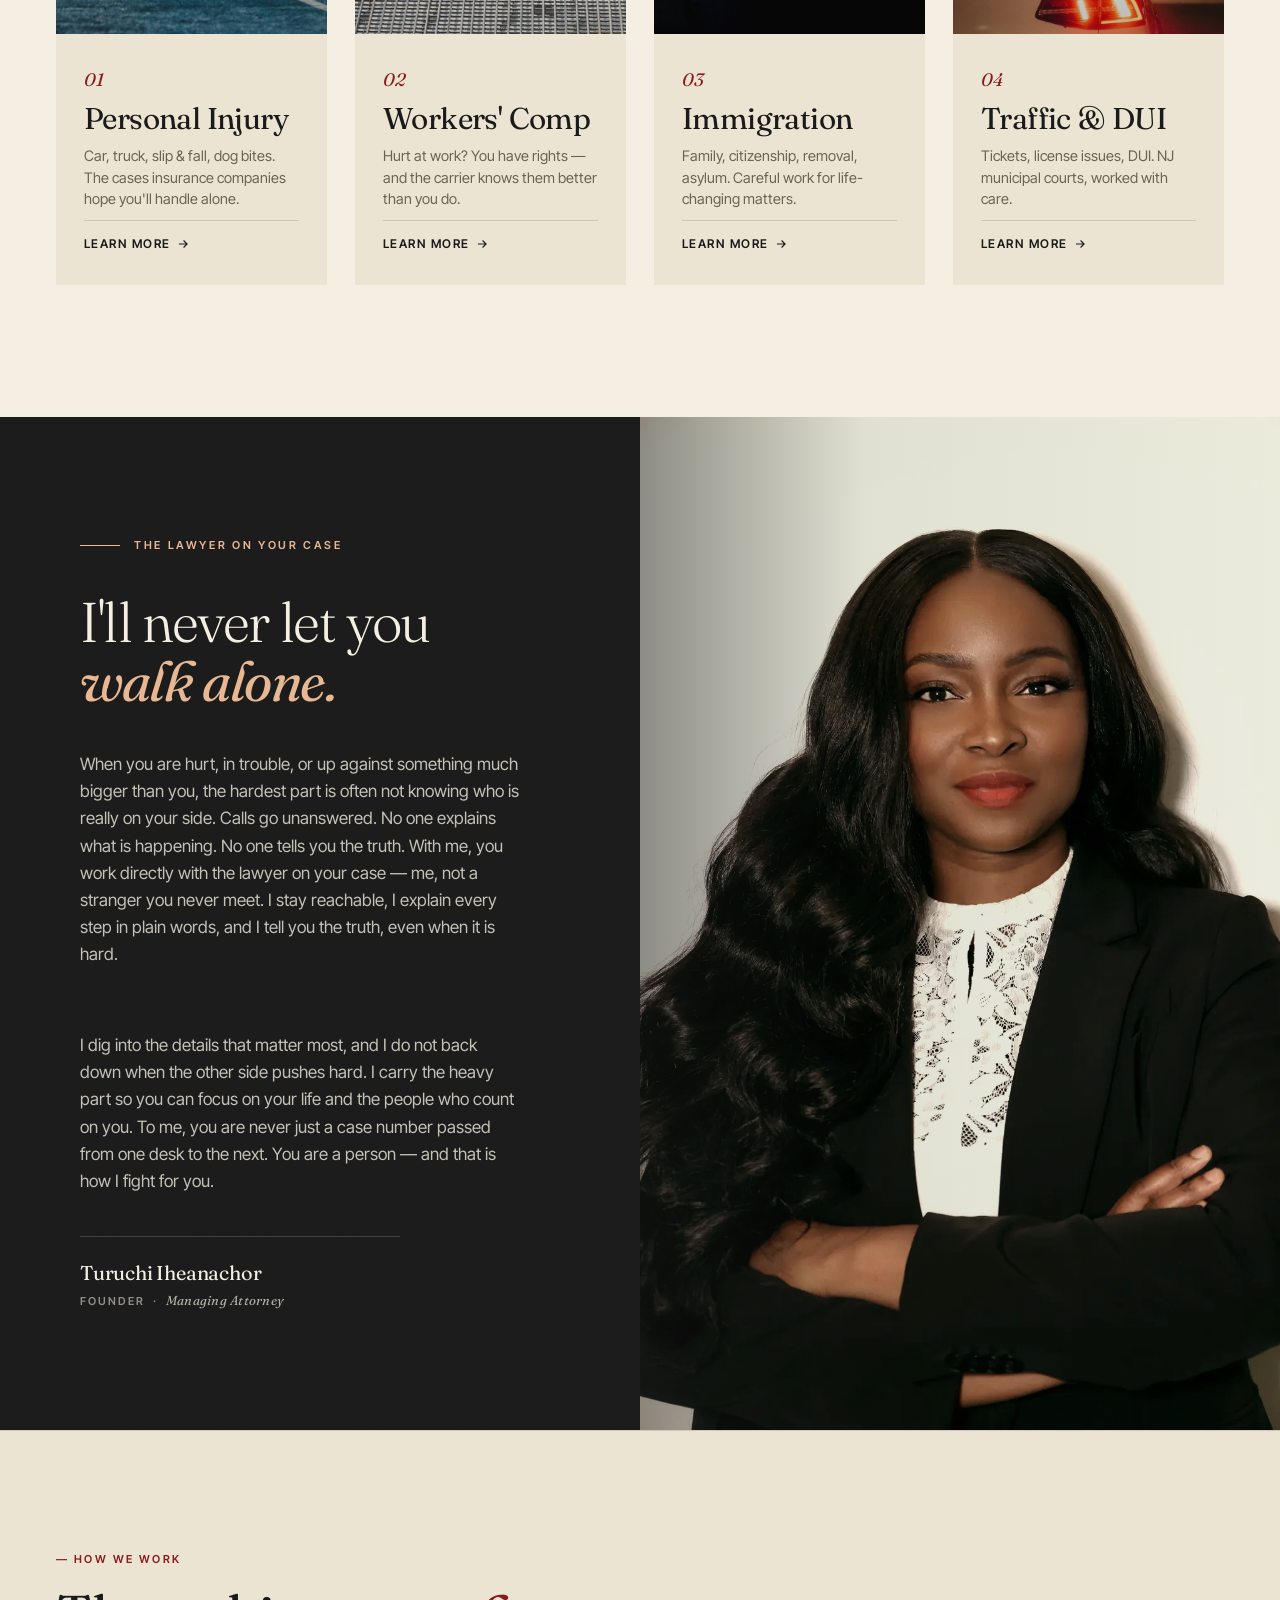
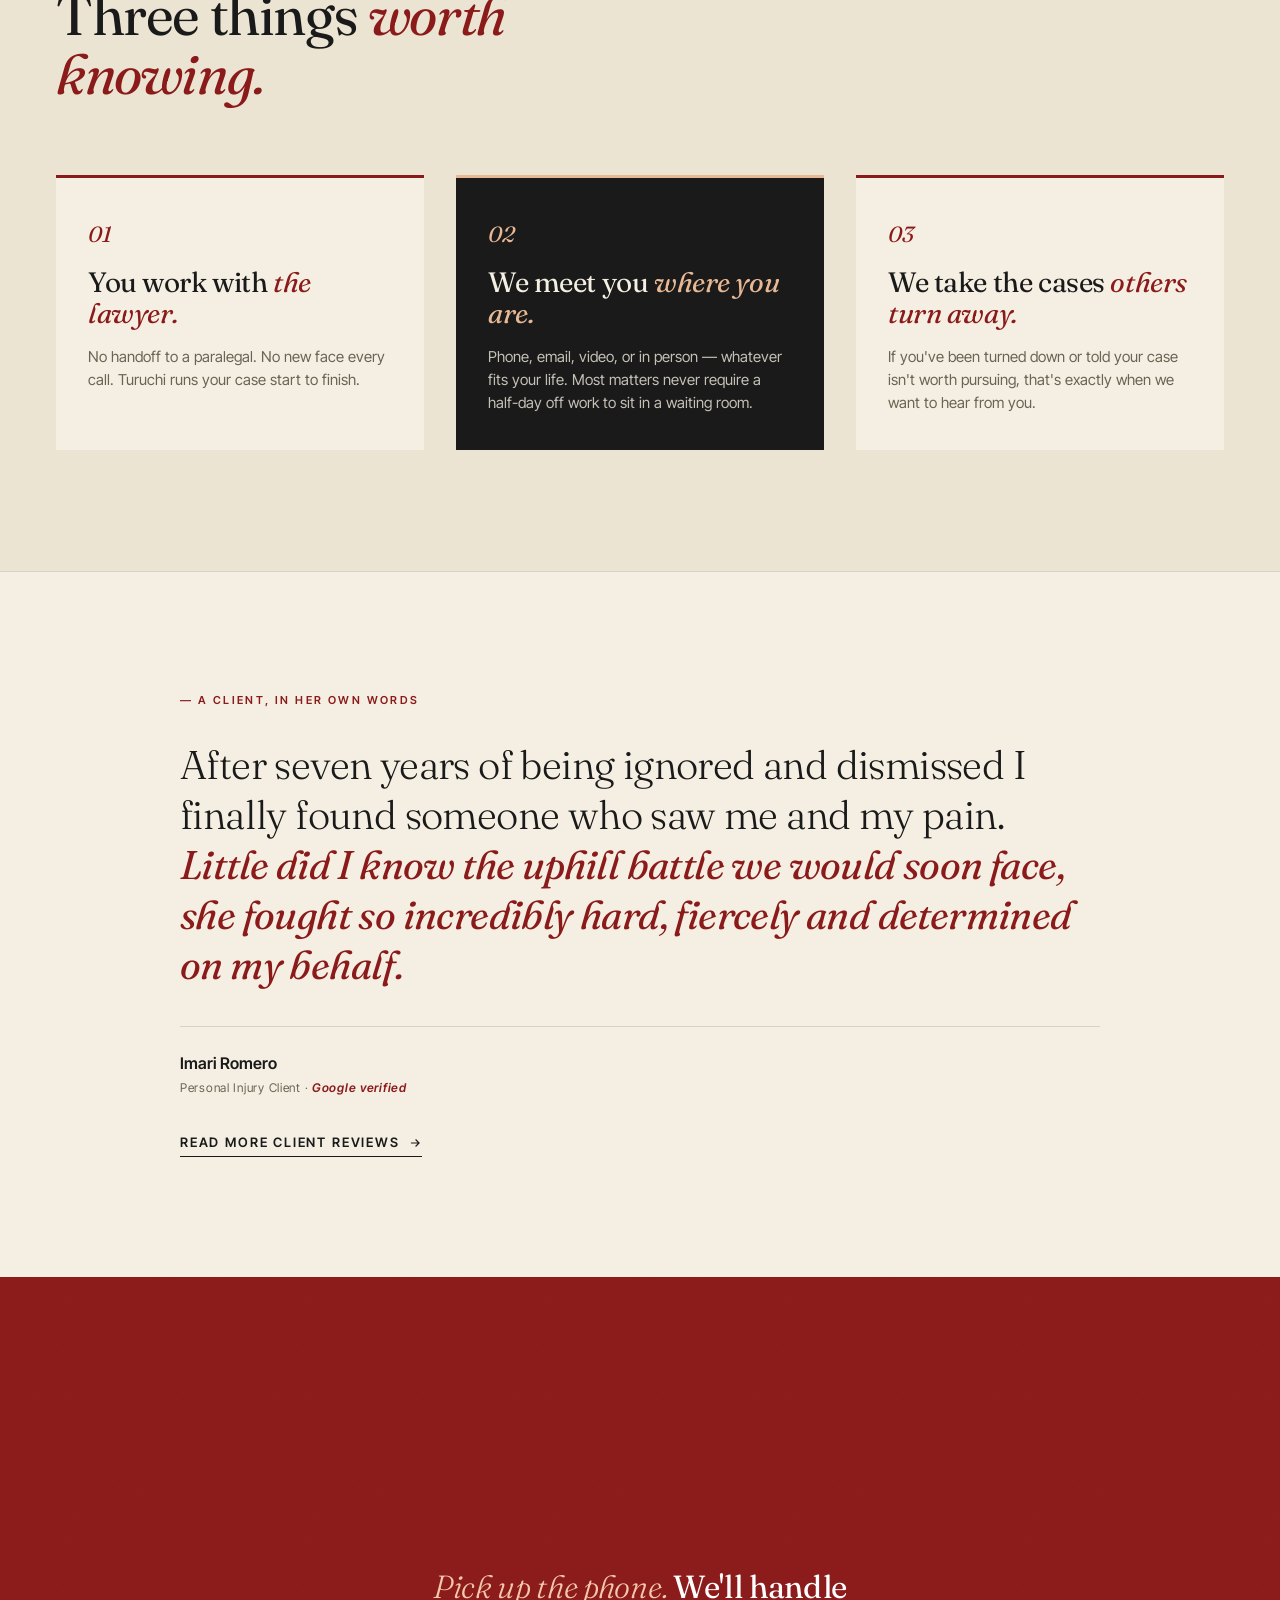
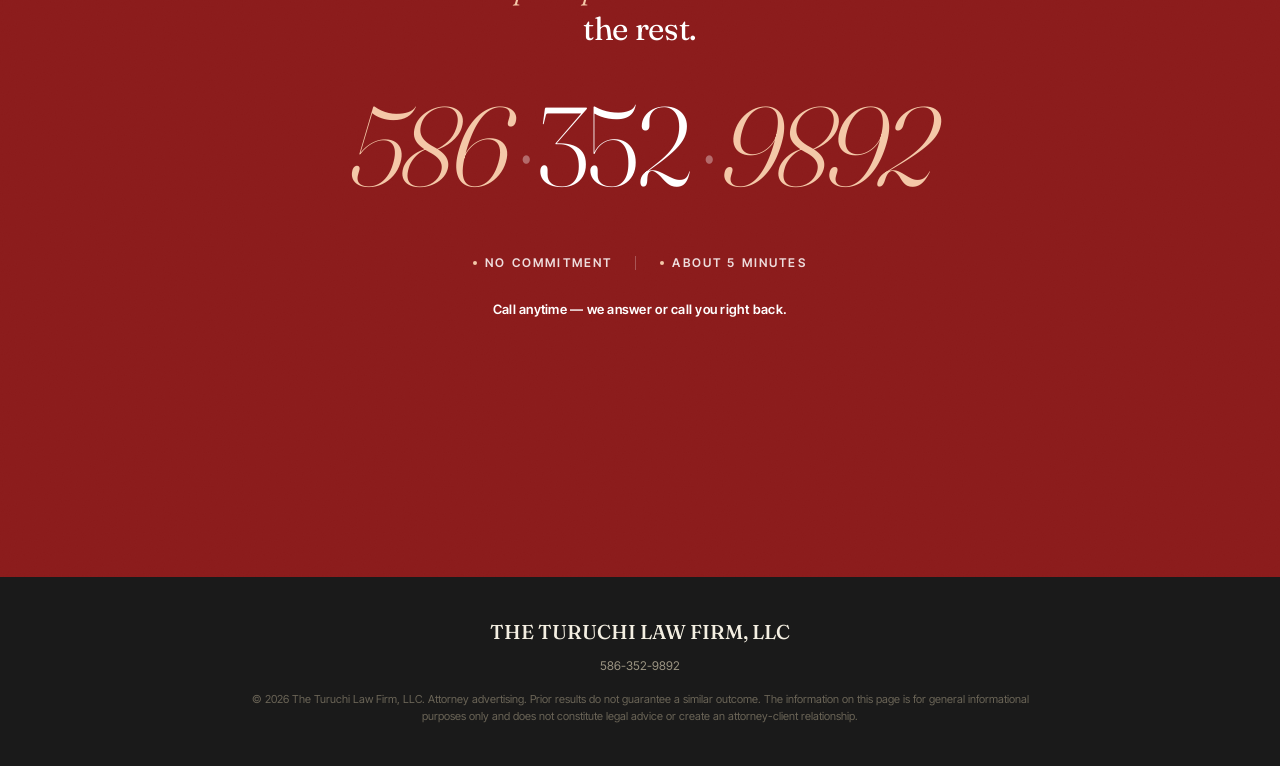
==== commit b608ab2e: "Install CallRail Dynamic Number Insertion on all pages" ====
--- a/index.html
+++ b/index.html
@@ -6930,5 +6930,7 @@
 <!-- ════════════════ /NAV JS ════════════════ -->
 
 
+  <!-- CallRail Dynamic Number Insertion -->
+  <script type="text/javascript" src="//cdn.callrail.com/companies/994031014/3a3539256bb178eea90f/12/swap.js"></script>
 </body>
 </html>
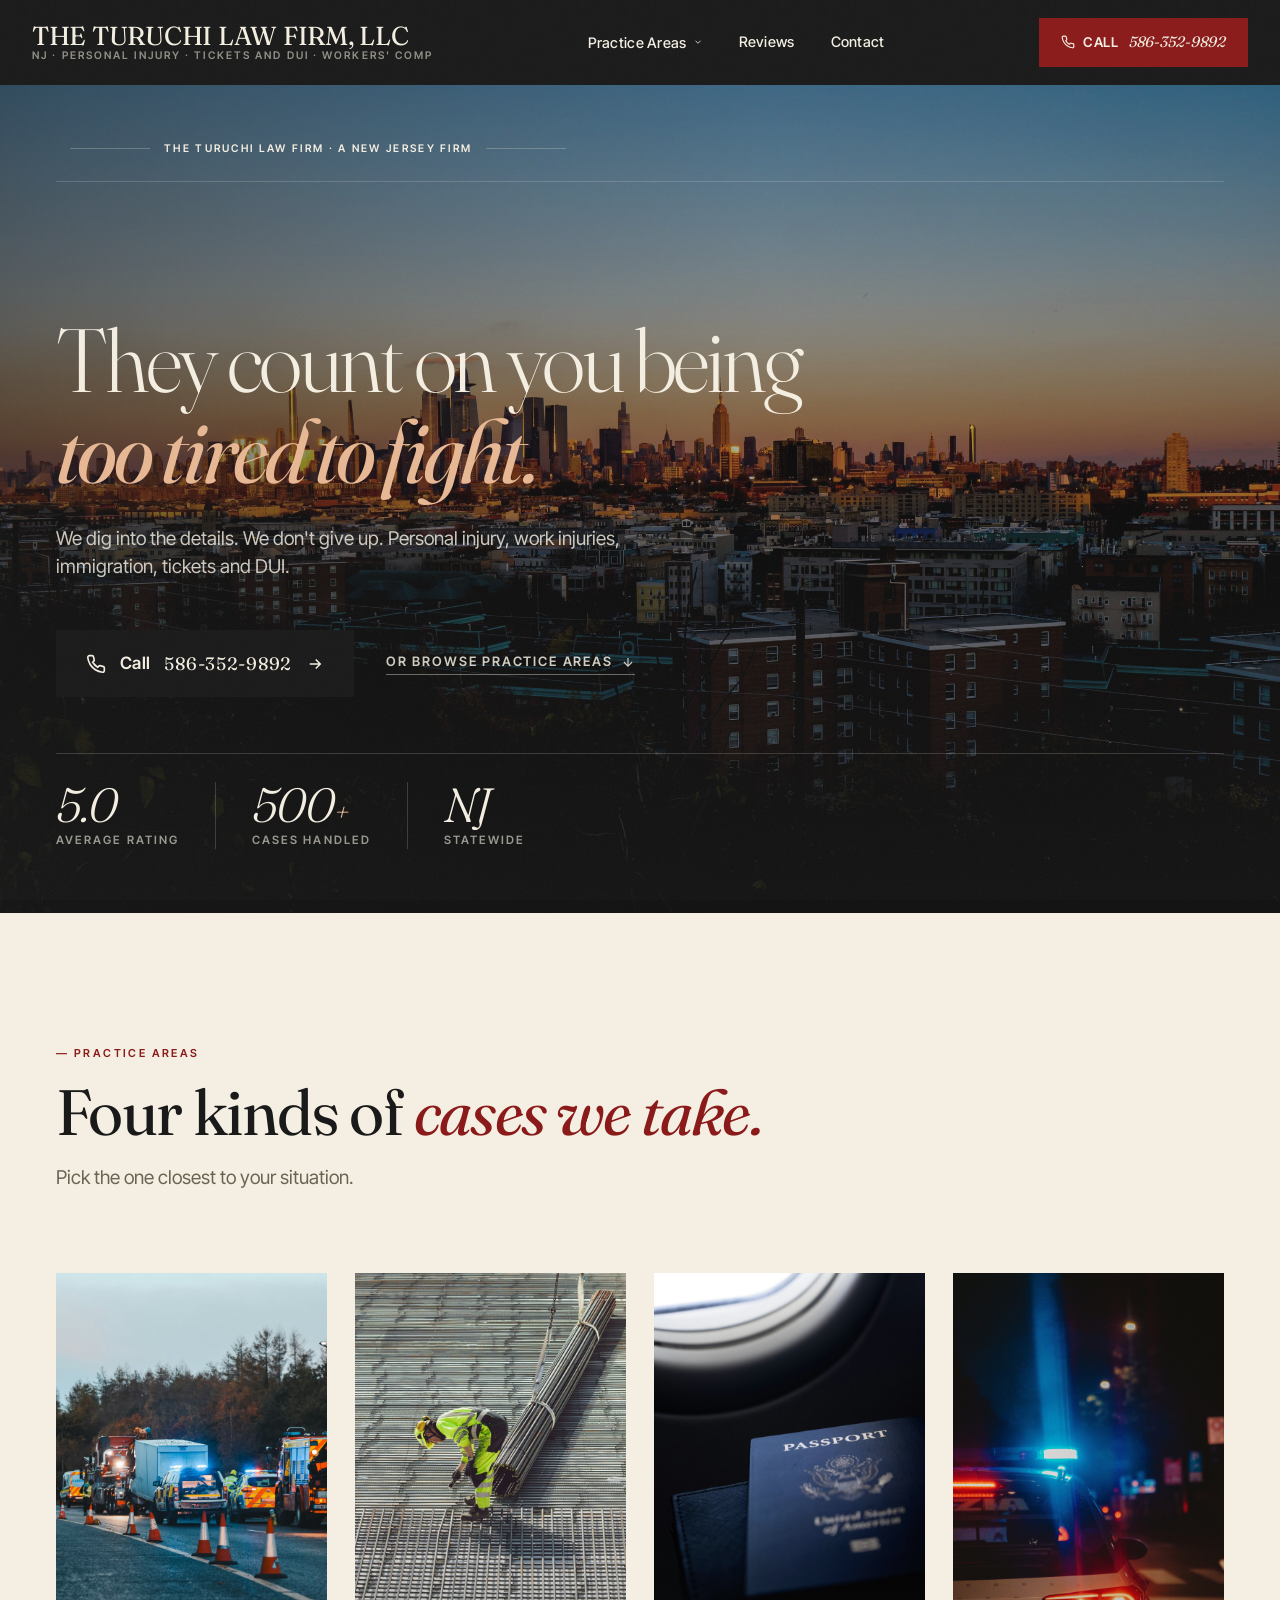
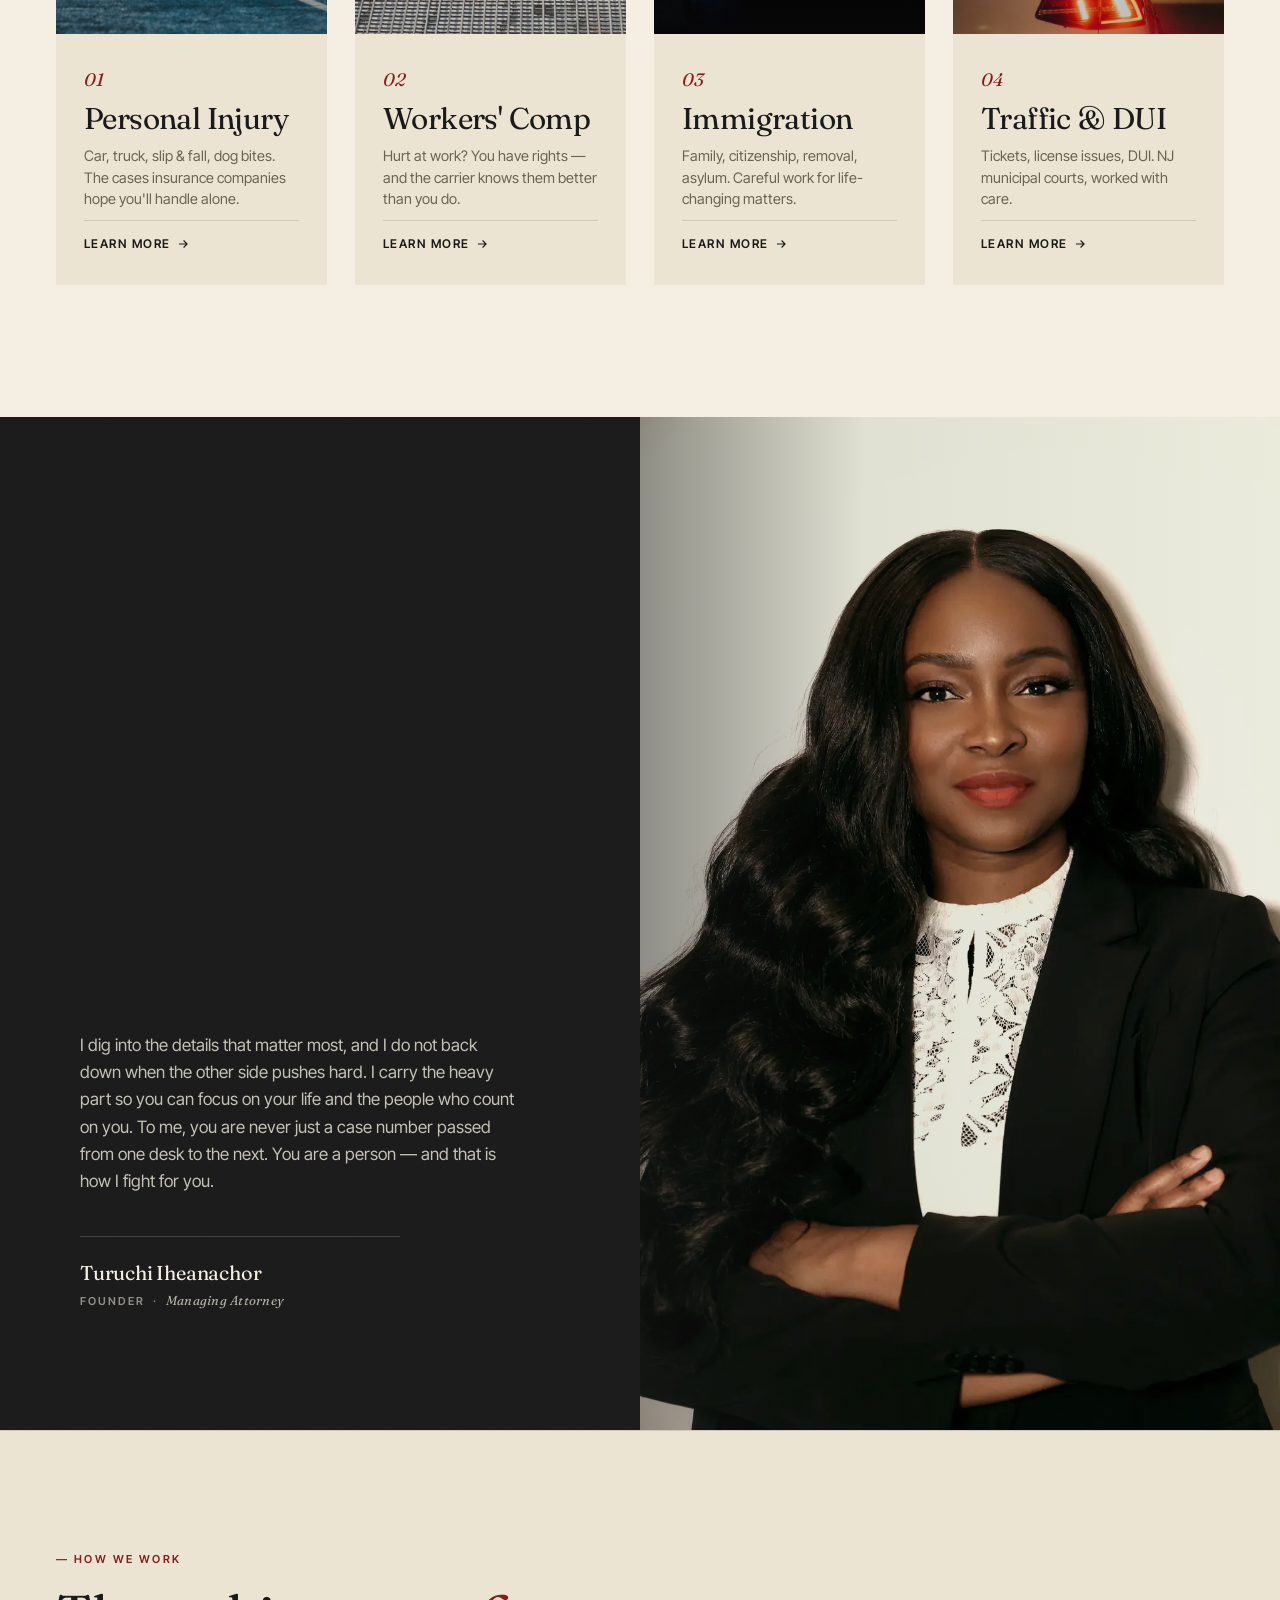
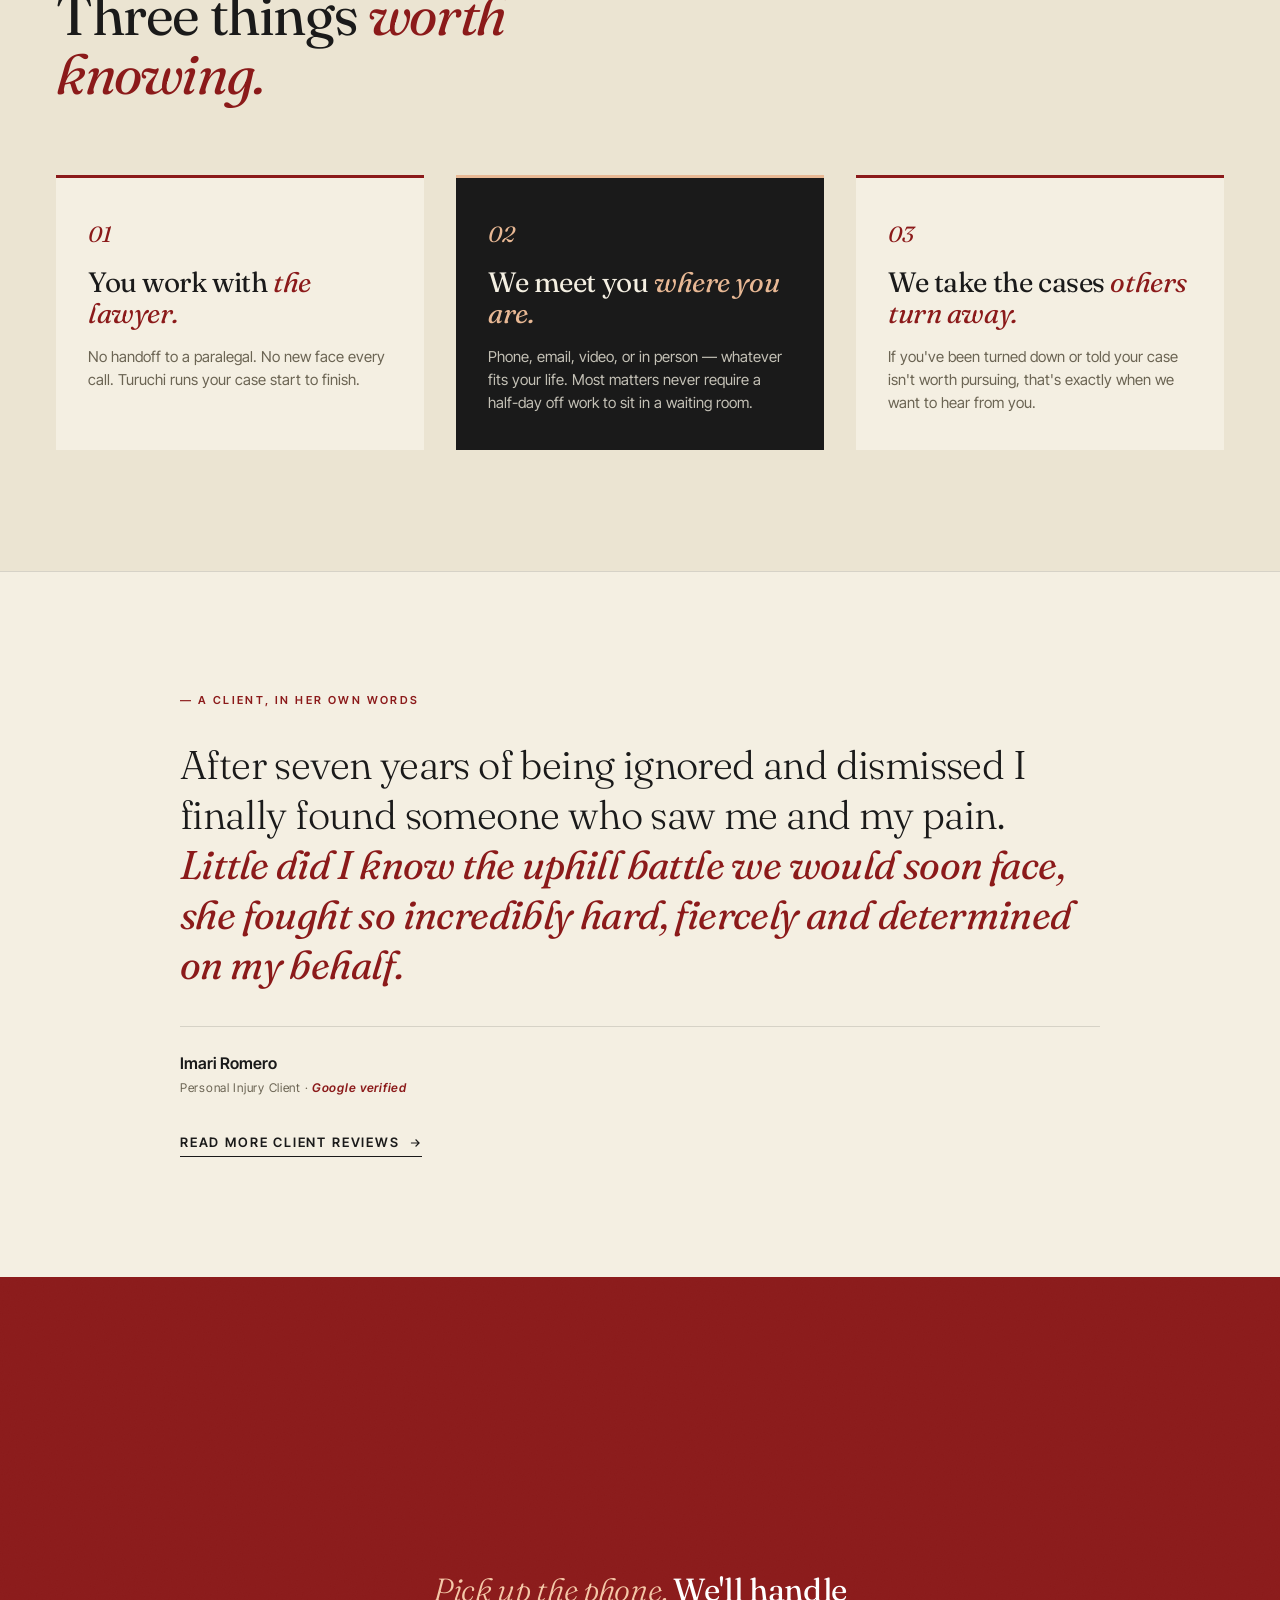
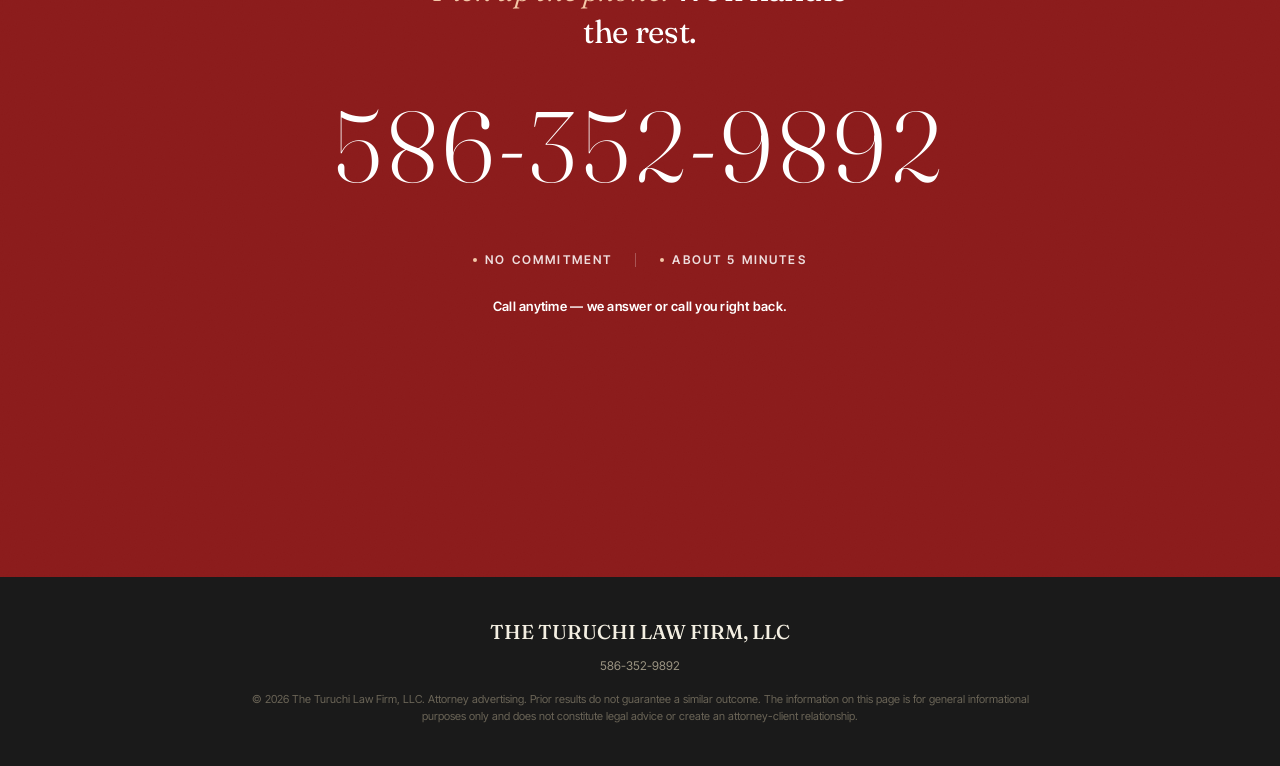
==== commit 69e4f71a: "Add GA4 gtag (G-5E3J43H3GE)" ====
--- a/index.html
+++ b/index.html
@@ -1,6 +1,14 @@
 <!DOCTYPE html>
 <html lang="en">
 <head>
+  <!-- Google tag (gtag.js) -->
+  <script async src="https://www.googletagmanager.com/gtag/js?id=G-5E3J43H3GE"></script>
+  <script>
+    window.dataLayer = window.dataLayer || [];
+    function gtag(){dataLayer.push(arguments);}
+    gtag('js', new Date());
+    gtag('config', 'G-5E3J43H3GE');
+  </script>
   <meta charset="UTF-8">
   <meta name="viewport" content="width=device-width, initial-scale=1.0">
   <title>The Turuchi Law Firm — A New Jersey Boutique Firm | Personal Injury, Workers' Comp, Immigration, Traffic</title>
@@ -772,6 +780,7 @@
       letter-spacing: -0.035em;
       color: var(--paper);
       margin: 0 0 28px;
+      text-wrap: balance;
     }
     .home-hero-cover-headline em {
       font-style: italic;
@@ -792,6 +801,13 @@
         font-size: 19px;
         max-width: 60ch;
       }
+    }
+
+    /* Mobile: pull hero content up — remove the auto-margin sky gap */
+    @media (max-width: 899px) {
+      .home-hero { min-height: auto; }
+      .home-hero-masthead { margin-bottom: 36px; }
+      .home-hero-cover { padding: 32px 0 24px; }
     }
 
     /* Actions cluster */
@@ -4823,9 +4839,9 @@
       display: inline-block;
       font-family: 'Fraunces', serif;
       font-weight: 300;
-      font-size: clamp(44px, 10vw, 112px);
-      line-height: 0.95;
-      letter-spacing: -0.04em;
+      font-size: clamp(42px, 8.2vw, 100px);
+      line-height: 1;
+      letter-spacing: 0.05em;
       color: #fff;
       text-decoration: none;
       margin: 0 0 8px;
@@ -6220,7 +6236,7 @@
     <a href="tel:5863529892" class="nav-cta">
       <svg width="14" height="14" viewBox="0 0 24 24" fill="none" stroke="currentColor" stroke-width="2" aria-hidden="true"><path d="M22 16.92v3a2 2 0 0 1-2.18 2 19.79 19.79 0 0 1-8.63-3.07 19.5 19.5 0 0 1-6-6 19.79 19.79 0 0 1-3.07-8.67A2 2 0 0 1 4.11 2h3a2 2 0 0 1 2 1.72 12.84 12.84 0 0 0 .7 2.81 2 2 0 0 1-.45 2.11L8.09 9.91a16 16 0 0 0 6 6l1.27-1.27a2 2 0 0 1 2.11-.45 12.84 12.84 0 0 0 2.81.7A2 2 0 0 1 22 16.92z"/></svg>
       <span>Call</span>
-      <span class="nav-cta-phone">586 · 352 · 9892</span>
+      <span class="nav-cta-phone">586-352-9892</span>
     </a>
 
     <button class="nav-toggle" type="button" aria-expanded="false" aria-controls="nav-drawer" aria-label="Open menu">
@@ -6241,7 +6257,7 @@
         <h2 class="nav-mega-feature-headline">A boutique firm. <em>Built around your case.</em></h2>
         <p class="nav-mega-feature-sub">We handle personal injury, traffic and DUI, immigration, and workers' comp — and we stay involved in every case.</p>
         <a href="tel:5863529892" class="nav-mega-feature-cta">
-          Call 586 · 352 · 9892
+          Call 586-352-9892
           <svg width="12" height="12" viewBox="0 0 24 24" fill="none" stroke="currentColor" stroke-width="2" aria-hidden="true"><path d="M5 12h14M13 6l6 6-6 6"/></svg>
         </a>
       </div>
@@ -6349,7 +6365,7 @@
     <a href="tel:5863529892" class="nav-drawer-foot-cta">
       <svg width="18" height="18" viewBox="0 0 24 24" fill="none" stroke="currentColor" stroke-width="2" aria-hidden="true"><path d="M22 16.92v3a2 2 0 0 1-2.18 2 19.79 19.79 0 0 1-8.63-3.07 19.5 19.5 0 0 1-6-6 19.79 19.79 0 0 1-3.07-8.67A2 2 0 0 1 4.11 2h3a2 2 0 0 1 2 1.72 12.84 12.84 0 0 0 .7 2.81 2 2 0 0 1-.45 2.11L8.09 9.91a16 16 0 0 0 6 6l1.27-1.27a2 2 0 0 1 2.11-.45 12.84 12.84 0 0 0 2.81.7A2 2 0 0 1 22 16.92z"/></svg>
       Call
-      <span class="nav-drawer-foot-cta-num">586 · 352 · 9892</span>
+      <span class="nav-drawer-foot-cta-num">586-352-9892</span>
     </a>
   </div>
 </aside>
@@ -6391,7 +6407,7 @@
       <a href="tel:5863529892" class="hero-v2-cta-btn">
         <svg width="20" height="20" viewBox="0 0 24 24" fill="none" stroke="currentColor" stroke-width="2" aria-hidden="true"><path d="M22 16.92v3a2 2 0 0 1-2.18 2 19.79 19.79 0 0 1-8.63-3.07 19.5 19.5 0 0 1-6-6 19.79 19.79 0 0 1-3.07-8.67A2 2 0 0 1 4.11 2h3a2 2 0 0 1 2 1.72 12.84 12.84 0 0 0 .7 2.81 2 2 0 0 1-.45 2.11L8.09 9.91a16 16 0 0 0 6 6l1.27-1.27a2 2 0 0 1 2.11-.45 12.84 12.84 0 0 0 2.81.7A2 2 0 0 1 22 16.92z"/></svg>
         <span>Call</span>
-        <span class="hero-v2-cta-btn-num">586 · 352 · 9892</span>
+        <span class="hero-v2-cta-btn-num">586-352-9892</span>
         <svg class="hero-v2-cta-btn-arrow" width="18" height="18" viewBox="0 0 24 24" fill="none" stroke="currentColor" stroke-width="2" aria-hidden="true"><path d="M5 12h14M13 6l6 6-6 6"/></svg>
       </a>
       <a href="#practice" class="home-hero-secondary">
@@ -6601,7 +6617,7 @@
     </p>
 
     <a href="tel:5863529892" class="close-v2-phone" aria-label="Call The Turuchi Law Firm at 586-352-9892" data-reveal="text" data-reveal-delay="200">
-      <span class="close-v2-phone-italic">586</span><span class="close-v2-phone-dot">·</span><span>352</span><span class="close-v2-phone-dot">·</span><span class="close-v2-phone-italic">9892</span>
+      586-352-9892
     </a>
 
     <div class="close-v2-meta" data-reveal="text" data-reveal-delay="400">
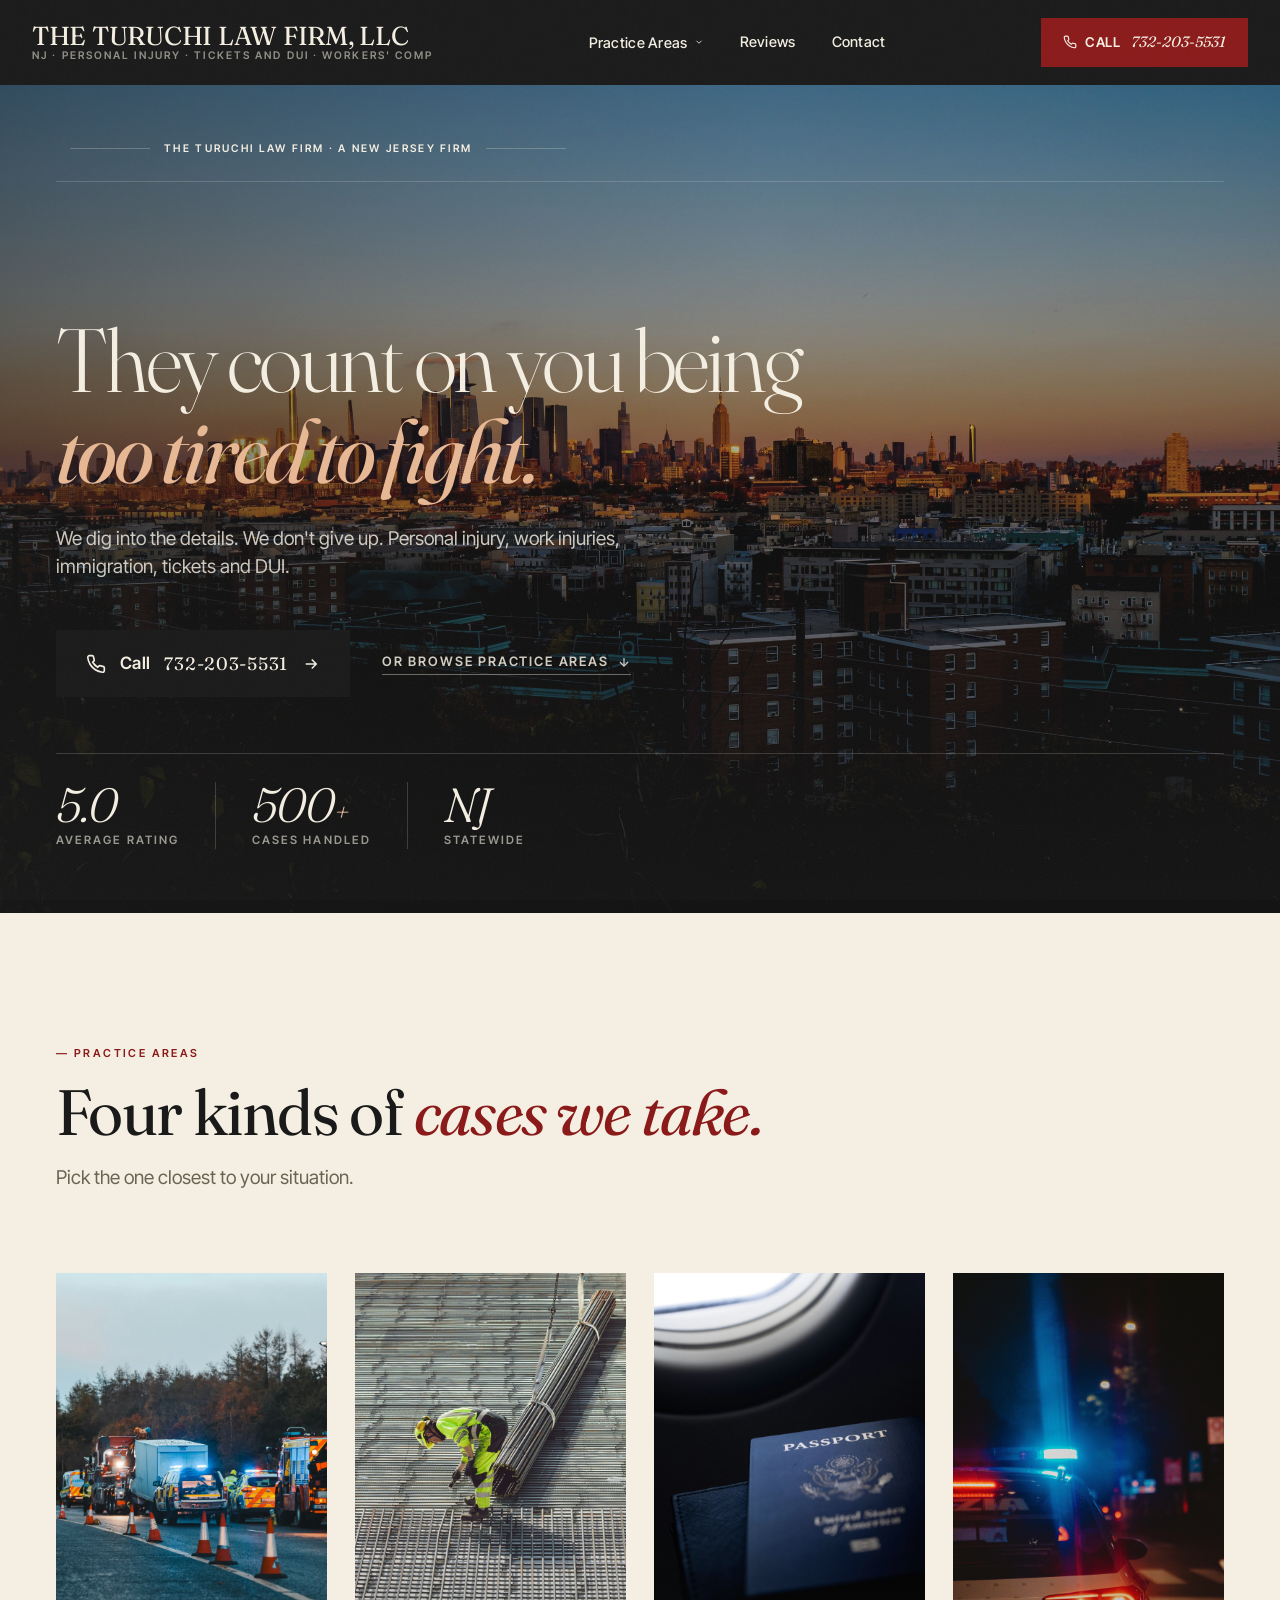
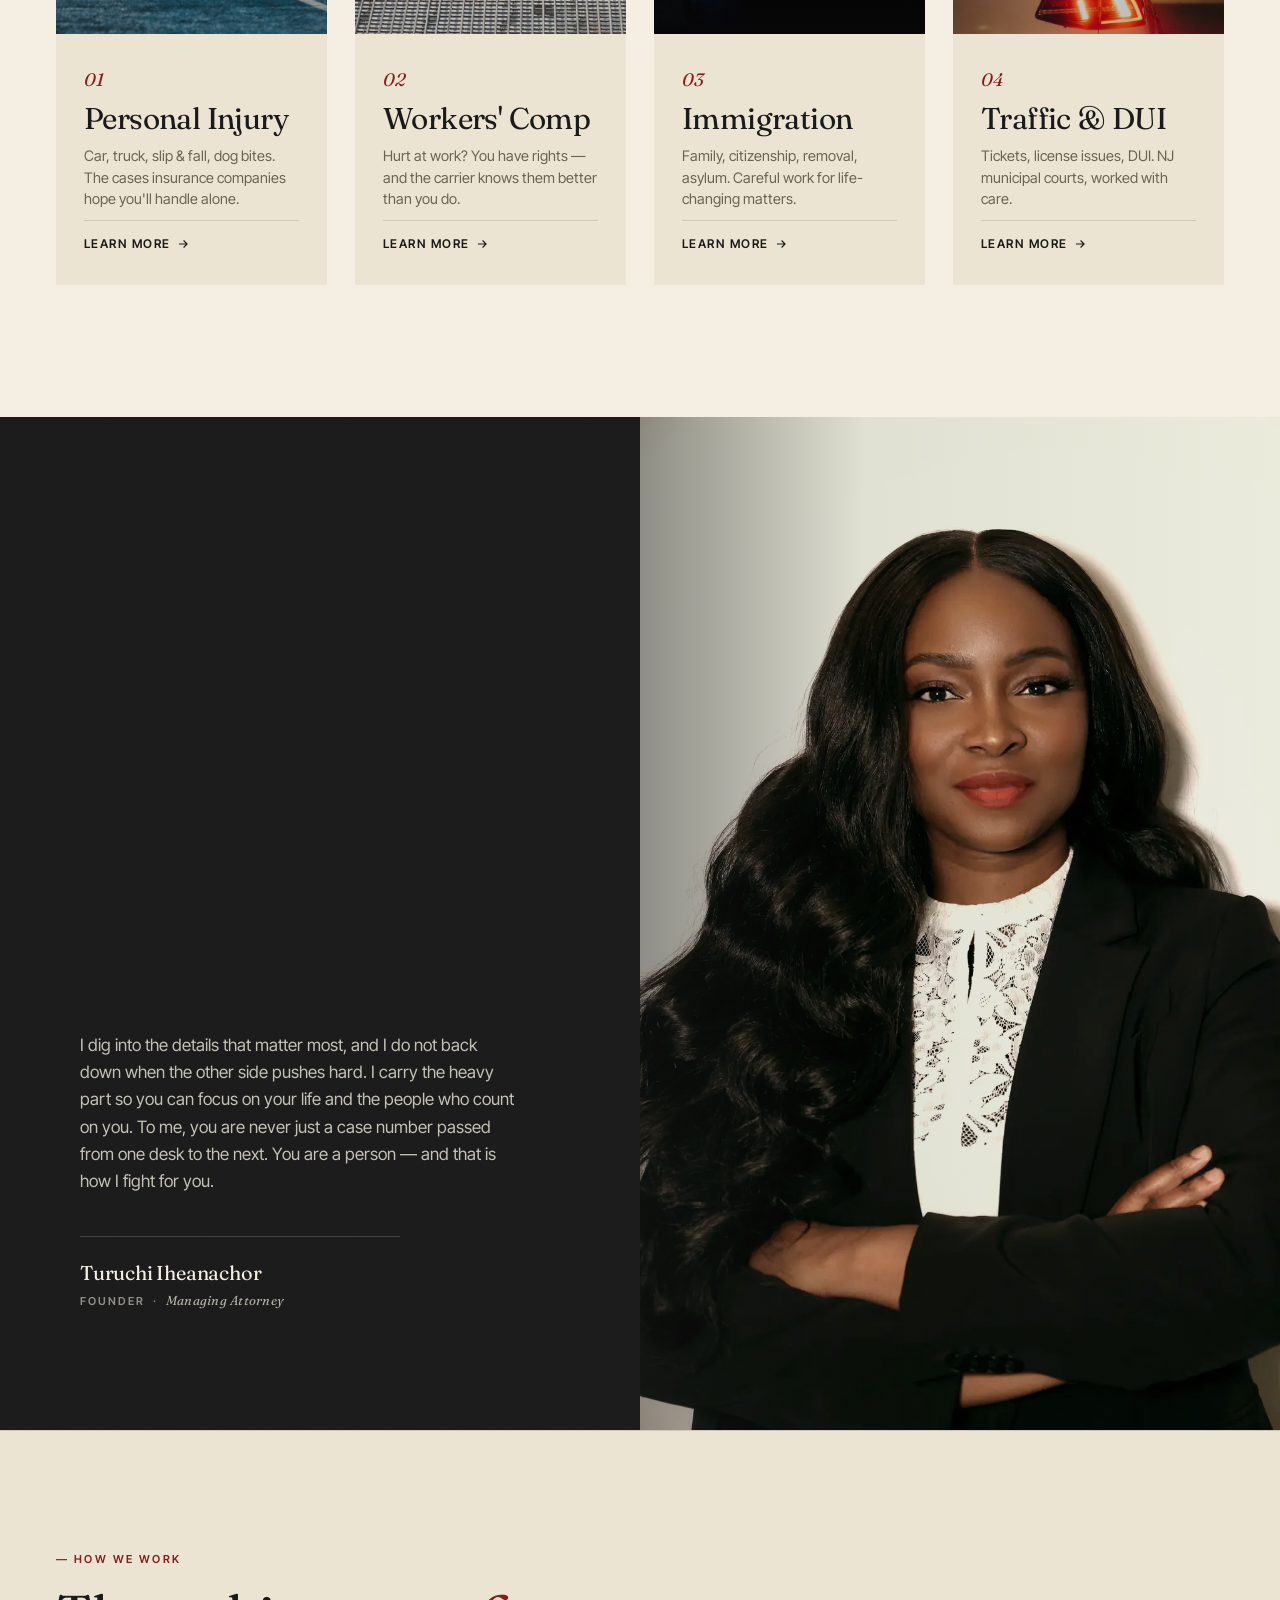
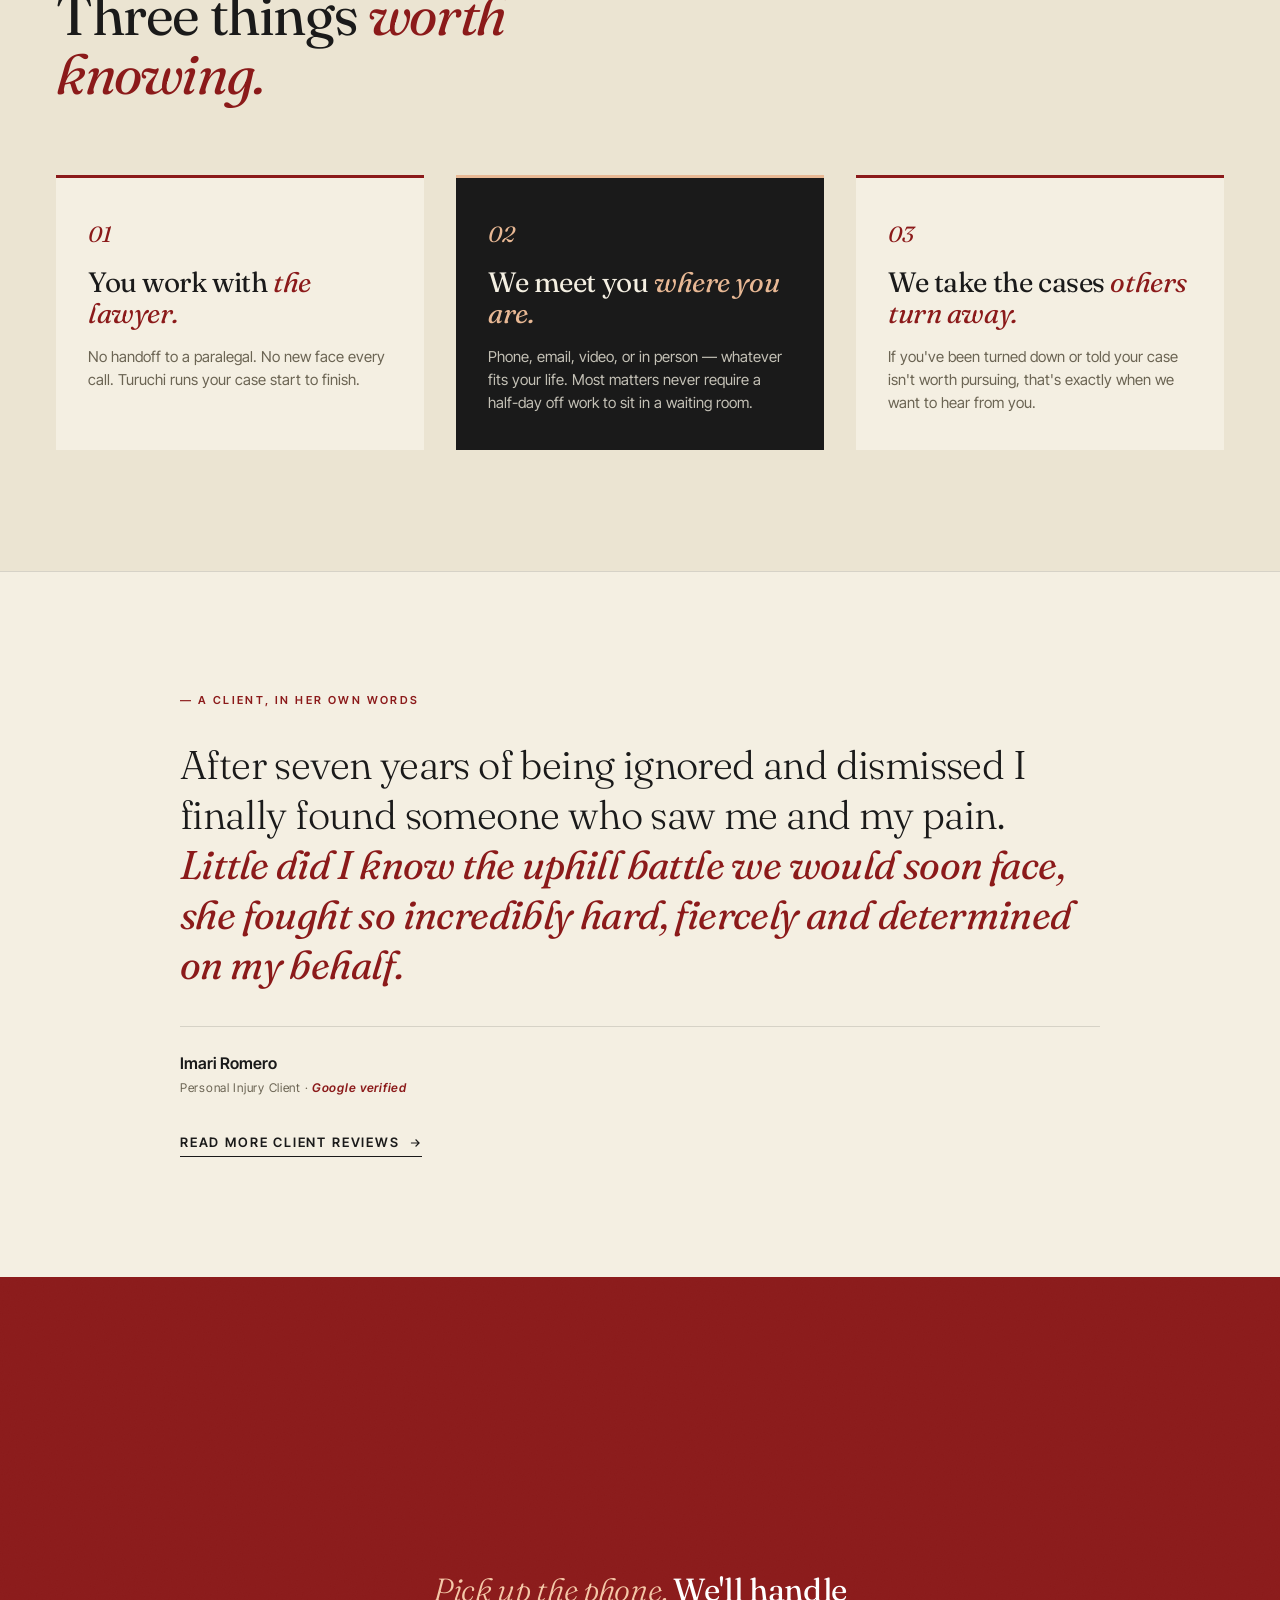
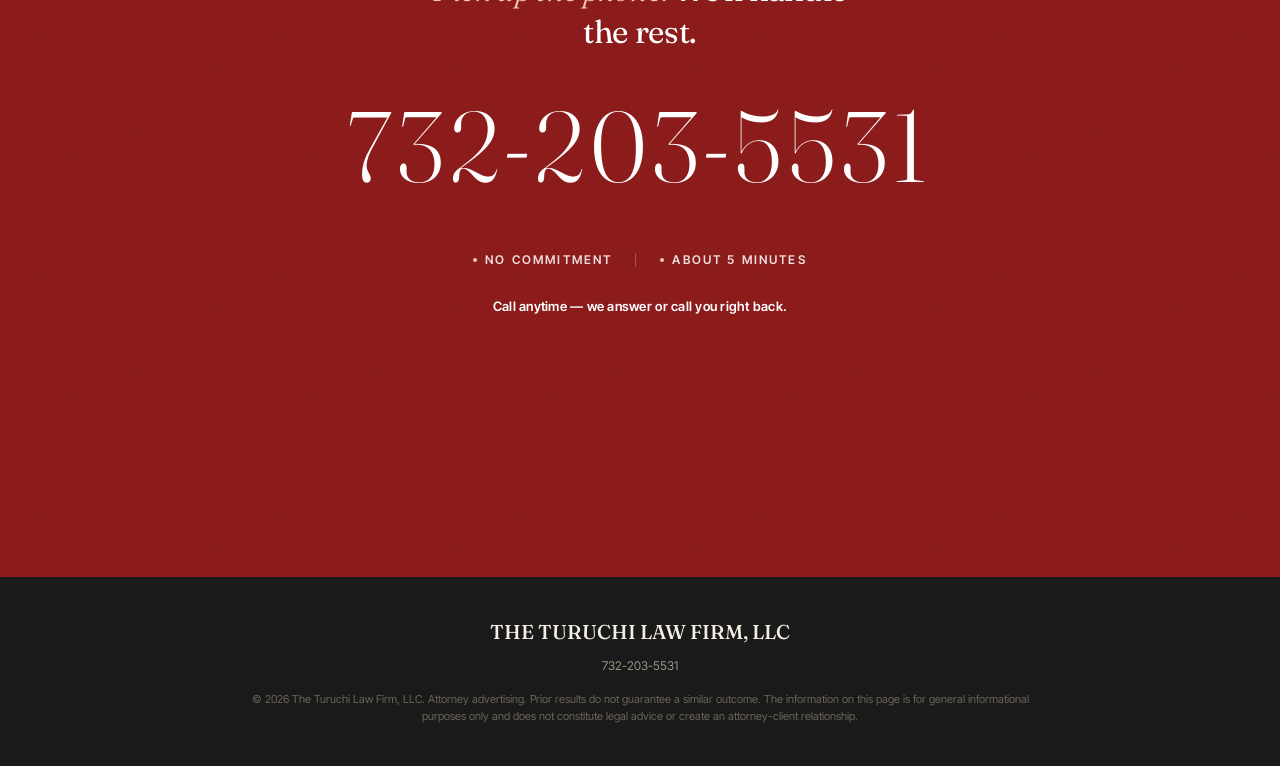
==== commit 1f64a06e: "Replace phone number with 732-203-5531" ====
--- a/index.html
+++ b/index.html
@@ -1,18 +1,10 @@
 <!DOCTYPE html>
 <html lang="en">
 <head>
-  <!-- Google tag (gtag.js) -->
-  <script async src="https://www.googletagmanager.com/gtag/js?id=G-5E3J43H3GE"></script>
-  <script>
-    window.dataLayer = window.dataLayer || [];
-    function gtag(){dataLayer.push(arguments);}
-    gtag('js', new Date());
-    gtag('config', 'G-5E3J43H3GE');
-  </script>
   <meta charset="UTF-8">
   <meta name="viewport" content="width=device-width, initial-scale=1.0">
   <title>The Turuchi Law Firm — A New Jersey Boutique Firm | Personal Injury, Workers' Comp, Immigration, Traffic</title>
-  <meta name="description" content="They count on you being too tired to fight. A New Jersey law firm handling personal injury, workers' comp, immigration, and traffic. Call 586-352-9892.">
+  <meta name="description" content="They count on you being too tired to fight. A New Jersey law firm handling personal injury, workers' comp, immigration, and traffic. Call 732-203-5531.">
 
   <link rel="preconnect" href="https://fonts.googleapis.com">
   <link rel="preconnect" href="https://fonts.gstatic.com" crossorigin>
@@ -6124,7 +6116,7 @@
   <meta property="og:type" content="website">
   <meta property="og:url" content="https://turuchilaw.com/">
   <meta property="og:title" content="The Turuchi Law Firm — A New Jersey Law Firm">
-  <meta property="og:description" content="They count on you being too tired to fight. A New Jersey law firm handling personal injury, workers' comp, immigration, and traffic. Call 586-352-9892.">
+  <meta property="og:description" content="They count on you being too tired to fight. A New Jersey law firm handling personal injury, workers' comp, immigration, and traffic. Call 732-203-5531.">
   <meta property="og:image" content="https://turuchilaw.com/share-images/share-home.png">
   <meta property="og:image:width" content="1200">
   <meta property="og:image:height" content="630">
@@ -6135,7 +6127,7 @@
   <meta name="twitter:card" content="summary_large_image">
   <meta name="twitter:url" content="https://turuchilaw.com/">
   <meta name="twitter:title" content="The Turuchi Law Firm — A New Jersey Law Firm">
-  <meta name="twitter:description" content="They count on you being too tired to fight. A New Jersey law firm handling personal injury, workers' comp, immigration, and traffic. Call 586-352-9892.">
+  <meta name="twitter:description" content="They count on you being too tired to fight. A New Jersey law firm handling personal injury, workers' comp, immigration, and traffic. Call 732-203-5531.">
   <meta name="twitter:image" content="https://turuchilaw.com/share-images/share-home.png">
   
   <!-- Favicons + theme color -->
@@ -6155,7 +6147,7 @@
   "url": "https://turuchilaw.com",
   "logo": "https://turuchilaw.com/public/images/turuchi-portrait.jpg",
   "image": "https://turuchilaw.com/share-images/share-home.png",
-  "telephone": "+1-586-352-9892",
+  "telephone": "+1-732-203-5531",
   "priceRange": "$$",
   "address": {
     "@type": "PostalAddress",
@@ -6233,10 +6225,10 @@
       <a class="nav-item" href="/contact">Contact</a>
     </nav>
 
-    <a href="tel:5863529892" class="nav-cta">
+    <a href="tel:7322035531" class="nav-cta">
       <svg width="14" height="14" viewBox="0 0 24 24" fill="none" stroke="currentColor" stroke-width="2" aria-hidden="true"><path d="M22 16.92v3a2 2 0 0 1-2.18 2 19.79 19.79 0 0 1-8.63-3.07 19.5 19.5 0 0 1-6-6 19.79 19.79 0 0 1-3.07-8.67A2 2 0 0 1 4.11 2h3a2 2 0 0 1 2 1.72 12.84 12.84 0 0 0 .7 2.81 2 2 0 0 1-.45 2.11L8.09 9.91a16 16 0 0 0 6 6l1.27-1.27a2 2 0 0 1 2.11-.45 12.84 12.84 0 0 0 2.81.7A2 2 0 0 1 22 16.92z"/></svg>
       <span>Call</span>
-      <span class="nav-cta-phone">586-352-9892</span>
+      <span class="nav-cta-phone">732-203-5531</span>
     </a>
 
     <button class="nav-toggle" type="button" aria-expanded="false" aria-controls="nav-drawer" aria-label="Open menu">
@@ -6256,8 +6248,8 @@
         <div class="nav-mega-feature-eyebrow">Practice Areas</div>
         <h2 class="nav-mega-feature-headline">A boutique firm. <em>Built around your case.</em></h2>
         <p class="nav-mega-feature-sub">We handle personal injury, traffic and DUI, immigration, and workers' comp — and we stay involved in every case.</p>
-        <a href="tel:5863529892" class="nav-mega-feature-cta">
-          Call 586-352-9892
+        <a href="tel:7322035531" class="nav-mega-feature-cta">
+          Call 732-203-5531
           <svg width="12" height="12" viewBox="0 0 24 24" fill="none" stroke="currentColor" stroke-width="2" aria-hidden="true"><path d="M5 12h14M13 6l6 6-6 6"/></svg>
         </a>
       </div>
@@ -6296,7 +6288,7 @@
         </div>
 
         <div class="nav-mega-footer">
-          <a href="tel:5863529892">
+          <a href="tel:7322035531">
             <span class="nav-mega-footer-mark">→</span>
             <span class="nav-mega-footer-text">
               <span class="nav-mega-footer-title">Not sure which fits?</span>
@@ -6349,7 +6341,7 @@
             <span class="nav-drawer-link-title">Workers' Comp</span>
             <span class="nav-drawer-link-sub">Hurt at work — you have rights</span>
           </a>
-          <a href="tel:5863529892" class="nav-drawer-link nav-drawer-link--accent">
+          <a href="tel:7322035531" class="nav-drawer-link nav-drawer-link--accent">
             <span class="nav-drawer-link-title">Not sure which fits? Call →</span>
             <span class="nav-drawer-link-sub">We'll tell you in two minutes</span>
           </a>
@@ -6362,10 +6354,10 @@
   </div>
 
   <div class="nav-drawer-foot">
-    <a href="tel:5863529892" class="nav-drawer-foot-cta">
+    <a href="tel:7322035531" class="nav-drawer-foot-cta">
       <svg width="18" height="18" viewBox="0 0 24 24" fill="none" stroke="currentColor" stroke-width="2" aria-hidden="true"><path d="M22 16.92v3a2 2 0 0 1-2.18 2 19.79 19.79 0 0 1-8.63-3.07 19.5 19.5 0 0 1-6-6 19.79 19.79 0 0 1-3.07-8.67A2 2 0 0 1 4.11 2h3a2 2 0 0 1 2 1.72 12.84 12.84 0 0 0 .7 2.81 2 2 0 0 1-.45 2.11L8.09 9.91a16 16 0 0 0 6 6l1.27-1.27a2 2 0 0 1 2.11-.45 12.84 12.84 0 0 0 2.81.7A2 2 0 0 1 22 16.92z"/></svg>
       Call
-      <span class="nav-drawer-foot-cta-num">586-352-9892</span>
+      <span class="nav-drawer-foot-cta-num">732-203-5531</span>
     </a>
   </div>
 </aside>
@@ -6404,10 +6396,10 @@
 
     <!-- CTA cluster -->
     <div class="home-hero-actions" data-reveal="text" data-reveal-delay="480">
-      <a href="tel:5863529892" class="hero-v2-cta-btn">
+      <a href="tel:7322035531" class="hero-v2-cta-btn">
         <svg width="20" height="20" viewBox="0 0 24 24" fill="none" stroke="currentColor" stroke-width="2" aria-hidden="true"><path d="M22 16.92v3a2 2 0 0 1-2.18 2 19.79 19.79 0 0 1-8.63-3.07 19.5 19.5 0 0 1-6-6 19.79 19.79 0 0 1-3.07-8.67A2 2 0 0 1 4.11 2h3a2 2 0 0 1 2 1.72 12.84 12.84 0 0 0 .7 2.81 2 2 0 0 1-.45 2.11L8.09 9.91a16 16 0 0 0 6 6l1.27-1.27a2 2 0 0 1 2.11-.45 12.84 12.84 0 0 0 2.81.7A2 2 0 0 1 22 16.92z"/></svg>
         <span>Call</span>
-        <span class="hero-v2-cta-btn-num">586-352-9892</span>
+        <span class="hero-v2-cta-btn-num">732-203-5531</span>
         <svg class="hero-v2-cta-btn-arrow" width="18" height="18" viewBox="0 0 24 24" fill="none" stroke="currentColor" stroke-width="2" aria-hidden="true"><path d="M5 12h14M13 6l6 6-6 6"/></svg>
       </a>
       <a href="#practice" class="home-hero-secondary">
@@ -6616,8 +6608,8 @@
       Pick up the phone. <strong>We'll handle the rest.</strong>
     </p>
 
-    <a href="tel:5863529892" class="close-v2-phone" aria-label="Call The Turuchi Law Firm at 586-352-9892" data-reveal="text" data-reveal-delay="200">
-      586-352-9892
+    <a href="tel:7322035531" class="close-v2-phone" aria-label="Call The Turuchi Law Firm at 732-203-5531" data-reveal="text" data-reveal-delay="200">
+      732-203-5531
     </a>
 
     <div class="close-v2-meta" data-reveal="text" data-reveal-delay="400">
@@ -6637,7 +6629,7 @@
   <div class="lp-footer-inner">
     <div class="lp-footer-brand">THE TURUCHI LAW FIRM, LLC</div>
     <div class="lp-footer-meta">
-      <span>586-352-9892</span>
+      <span>732-203-5531</span>
     </div>
     <div class="lp-footer-disclaimer">
       © 2026 The Turuchi Law Firm, LLC. Attorney advertising. Prior results do not guarantee a similar outcome. The information on this page is for general informational purposes only and does not constitute legal advice or create an attorney-client relationship.
@@ -6646,9 +6638,9 @@
 </footer>
 
 <!-- STICKY MOBILE CTA -->
-<a href="tel:5863529892" class="mobile-cta">
+<a href="tel:7322035531" class="mobile-cta">
   <svg width="18" height="18" viewBox="0 0 24 24" fill="none" stroke="currentColor" stroke-width="2" aria-hidden="true" style="vertical-align:-3px;margin-right:8px;"><path d="M22 16.92v3a2 2 0 0 1-2.18 2 19.79 19.79 0 0 1-8.63-3.07 19.5 19.5 0 0 1-6-6 19.79 19.79 0 0 1-3.07-8.67A2 2 0 0 1 4.11 2h3a2 2 0 0 1 2 1.72 12.84 12.84 0 0 0 .7 2.81 2 2 0 0 1-.45 2.11L8.09 9.91a16 16 0 0 0 6 6l1.27-1.27a2 2 0 0 1 2.11-.45 12.84 12.84 0 0 0 2.81.7A2 2 0 0 1 22 16.92z"/></svg>
-  Call now · 586-352-9892
+  Call now · 732-203-5531
 </a>
 
 <script>
